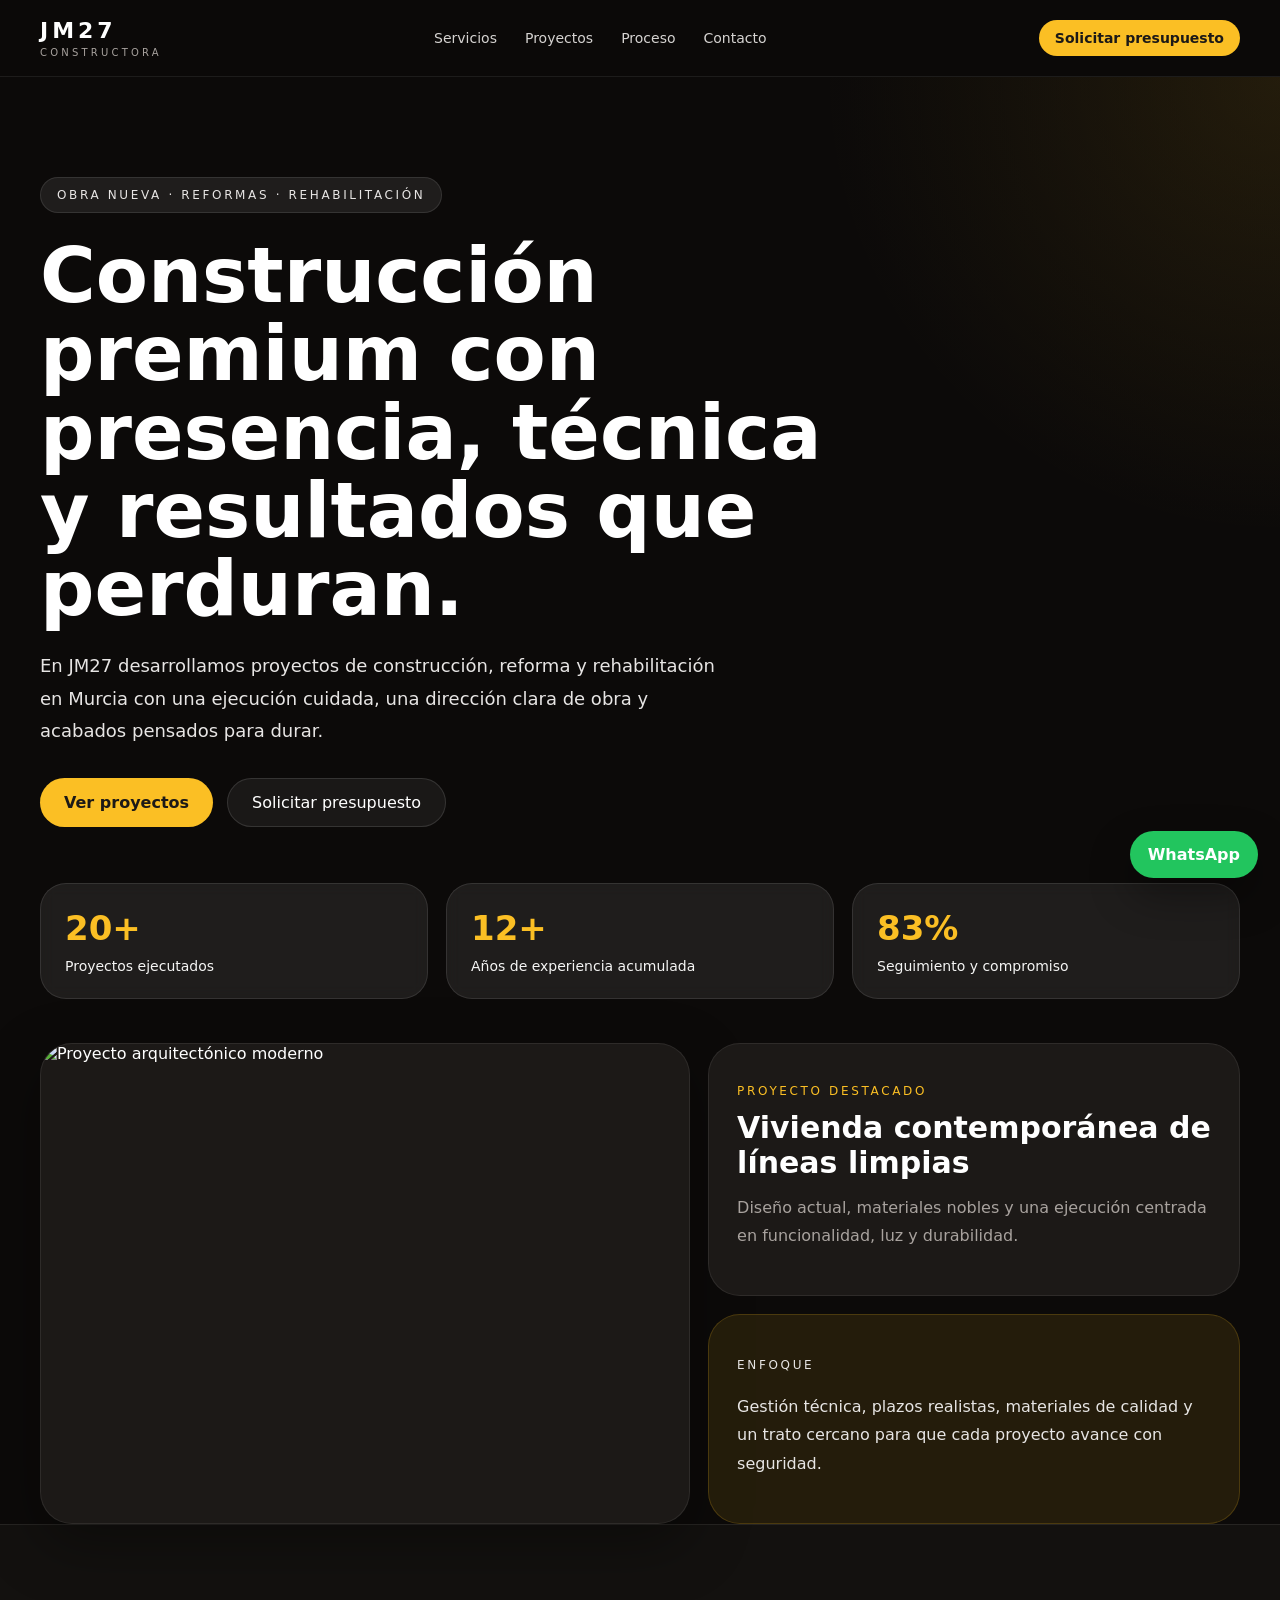
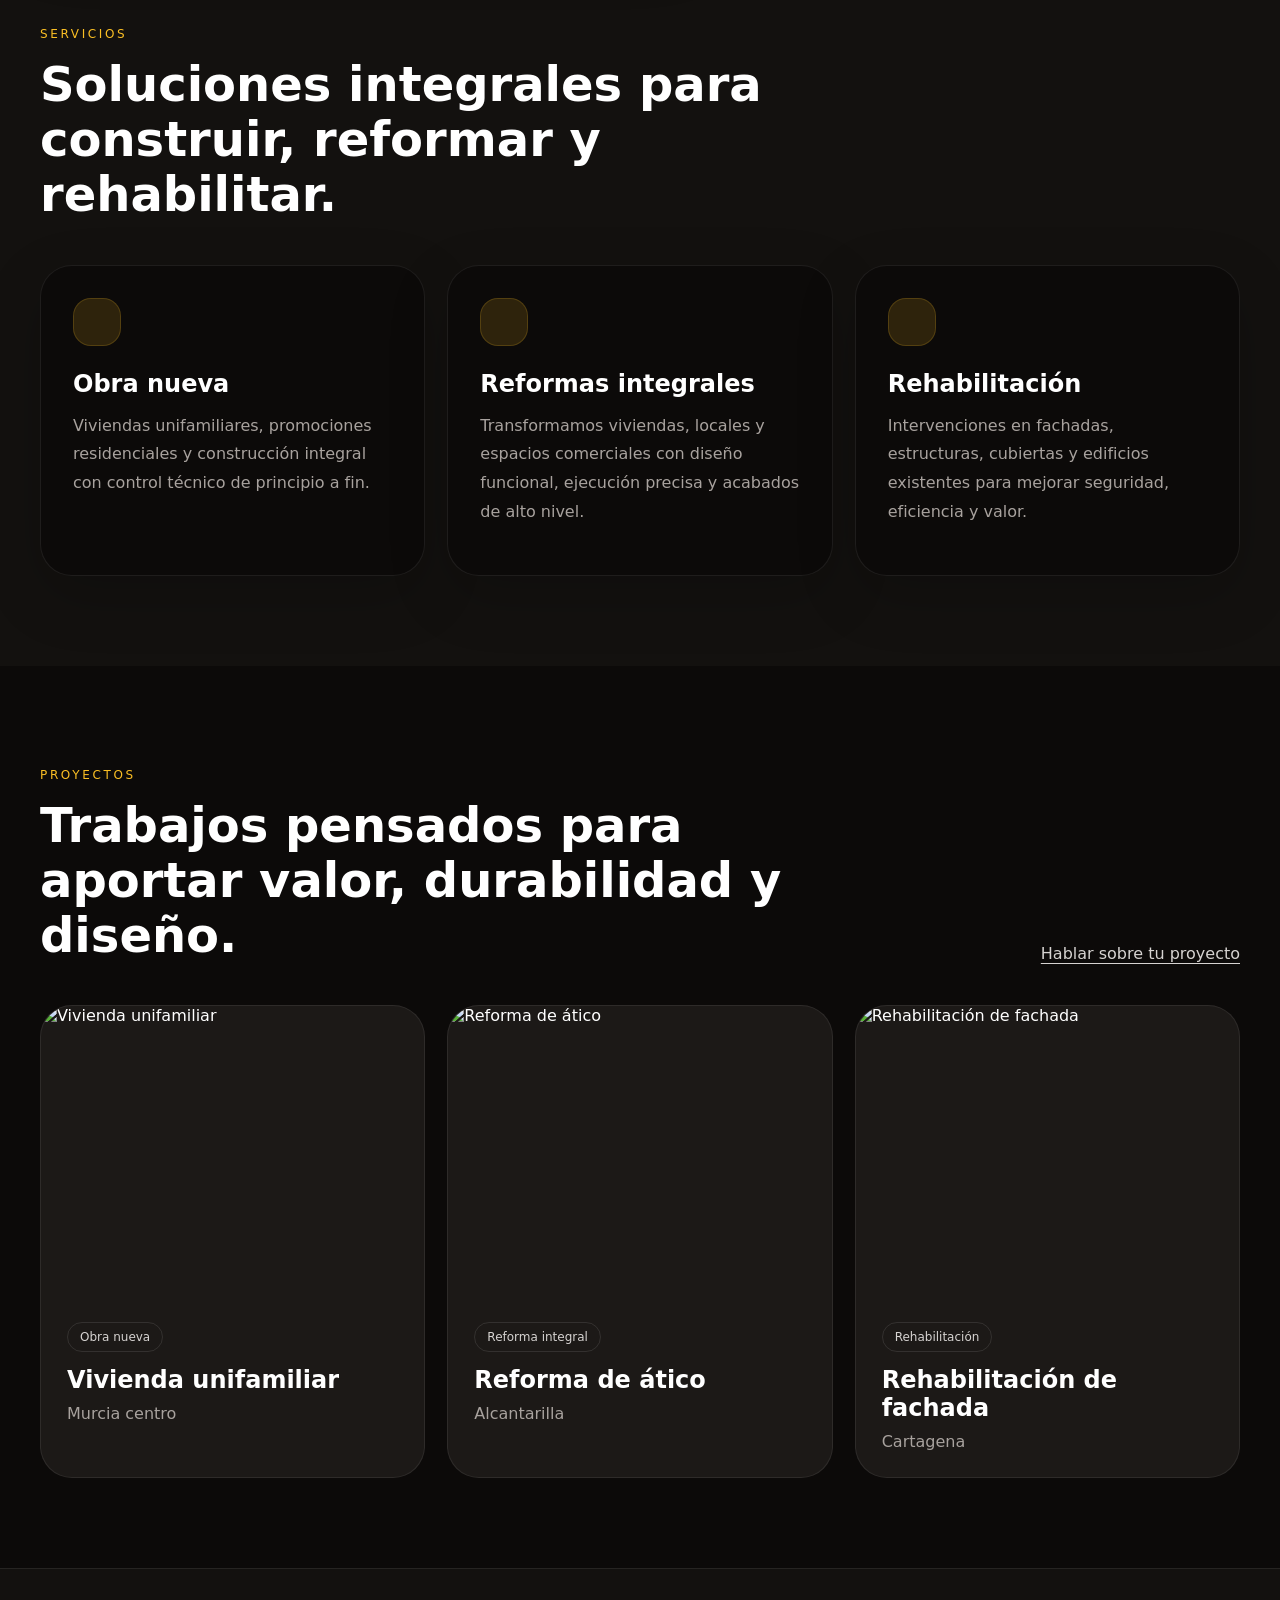
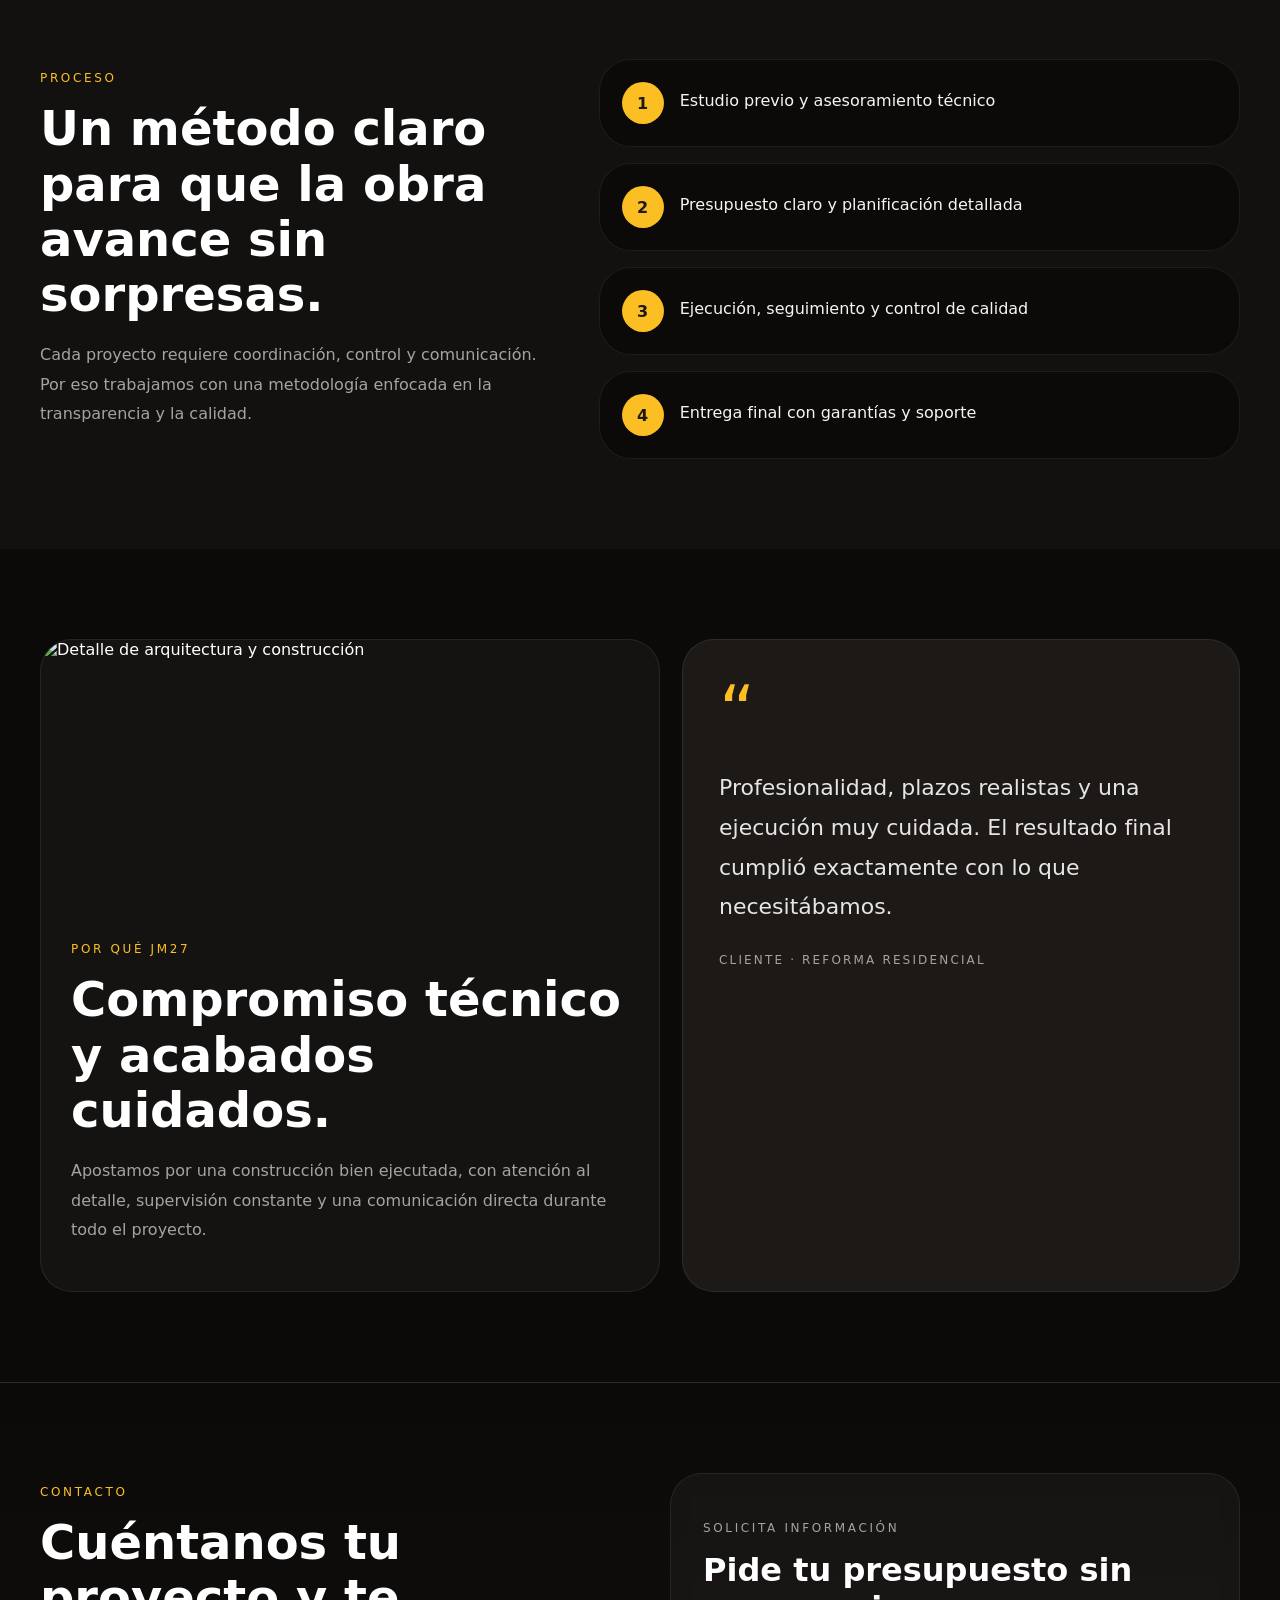
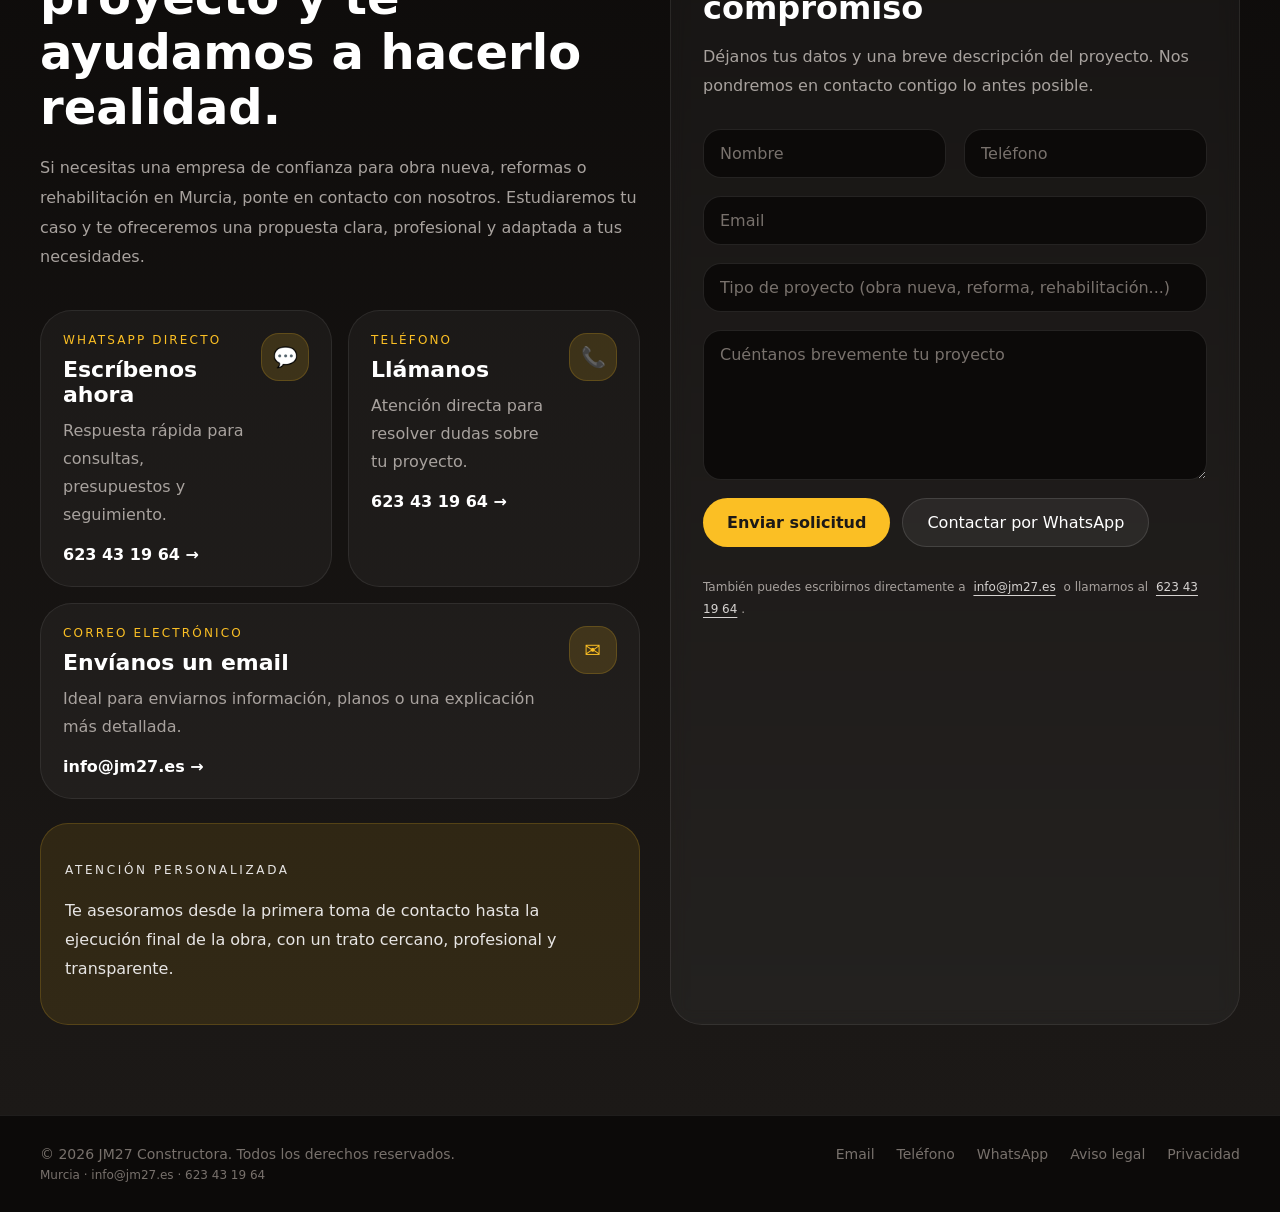
==== index.html @ 77627339 "primera version" ====
<!doctype html>
<html lang="es">
  <head>
    <meta charset="UTF-8" />
    <meta name="viewport" content="width=device-width, initial-scale=1.0" />
    <title>JM27 Constructora</title>
    <meta
      name="description"
      content="Obra nueva, reformas y rehabilitación en Murcia."
    />
    <link rel="stylesheet" href="style.css" />
  </head>
  <body>
    <div class="page">
      <header class="header">
        <div class="container header-inner">
          <div>
            <div class="logo-title">JM27</div>
            <div class="logo-subtitle">Constructora</div>
          </div>

          <nav class="nav">
            <a href="#servicios">Servicios</a>
            <a href="#proyectos">Proyectos</a>
            <a href="#proceso">Proceso</a>
            <a href="#contacto">Contacto</a>
          </nav>

          <a href="#contacto" class="btn btn-primary btn-small">
            Solicitar presupuesto
          </a>
        </div>
      </header>

      <section class="hero">
        <div class="hero-bg"></div>
        <div class="container hero-inner">
          <div class="fade-up">
            <div class="badge">Obra nueva · Reformas · Rehabilitación</div>

            <h1>
              Construcción premium con presencia, técnica y resultados que
              perduran.
            </h1>

            <p>
              En JM27 desarrollamos proyectos de construcción, reforma y
              rehabilitación en Murcia con una ejecución cuidada, una dirección
              clara de obra y acabados pensados para durar.
            </p>

            <div class="hero-actions">
              <a href="#proyectos" class="btn btn-primary">Ver proyectos</a>
              <a href="#contacto" class="btn btn-secondary">
                Solicitar presupuesto
              </a>
            </div>
          </div>

          <div class="stats fade-up delay-1">
            <div class="stat-card">
              <div class="stat-number">
                <span class="count-up" data-target="25" data-suffix="+">0</span>
              </div>
              <div class="stat-label">Proyectos ejecutados</div>
            </div>

            <div class="stat-card">
              <div class="stat-number">
                <span class="count-up" data-target="15" data-suffix="+">0</span>
              </div>
              <div class="stat-label">Años de experiencia acumulada</div>
            </div>

            <div class="stat-card">
              <div class="stat-number">
                <span class="count-up" data-target="100" data-suffix="%">0</span>
              </div>
              <div class="stat-label">Seguimiento y compromiso</div>
            </div>
          </div>
        </div>
      </section>

      <section class="feature-strip">
        <div class="container feature-grid">
          <div class="card feature-image reveal">
            <img
              src="https://images.unsplash.com/photo-1487958449943-2429e8be8625?auto=format&fit=crop&w=1400&q=80"
              alt="Proyecto arquitectónico moderno"
            />
          </div>

          <div class="feature-side">
            <div class="card feature-text reveal">
              <p class="top">Proyecto destacado</p>
              <h3>Vivienda contemporánea de líneas limpias</h3>
              <p class="desc">
                Diseño actual, materiales nobles y una ejecución centrada en
                funcionalidad, luz y durabilidad.
              </p>
            </div>

            <div class="card feature-focus reveal">
              <p class="section-top">Enfoque</p>
              <p>
                Gestión técnica, plazos realistas, materiales de calidad y un
                trato cercano para que cada proyecto avance con seguridad.
              </p>
            </div>
          </div>
        </div>
      </section>

      <section id="servicios" class="section section-dark">
        <div class="container">
          <p class="section-top reveal">Servicios</p>
          <h2 class="section-title reveal">
            Soluciones integrales para construir, reformar y rehabilitar.
          </h2>

          <div class="grid-3">
            <article class="service-card reveal">
              <div class="service-icon"></div>
              <h3>Obra nueva</h3>
              <p>
                Viviendas unifamiliares, promociones residenciales y construcción
                integral con control técnico de principio a fin.
              </p>
            </article>

            <article class="service-card reveal">
              <div class="service-icon"></div>
              <h3>Reformas integrales</h3>
              <p>
                Transformamos viviendas, locales y espacios comerciales con diseño
                funcional, ejecución precisa y acabados de alto nivel.
              </p>
            </article>

            <article class="service-card reveal">
              <div class="service-icon"></div>
              <h3>Rehabilitación</h3>
              <p>
                Intervenciones en fachadas, estructuras, cubiertas y edificios
                existentes para mejorar seguridad, eficiencia y valor.
              </p>
            </article>
          </div>
        </div>
      </section>

      <section id="proyectos" class="section">
        <div class="container">
          <div class="projects-head">
            <div>
              <p class="section-top reveal">Proyectos</p>
              <h2 class="section-title reveal">
                Trabajos pensados para aportar valor, durabilidad y diseño.
              </h2>
            </div>

            <a href="#contacto" class="reveal">Hablar sobre tu proyecto</a>
          </div>

          <div class="grid-3">
            <article class="project-card reveal">
              <img
                src="https://images.unsplash.com/photo-1600585154526-990dced4db0d?auto=format&fit=crop&w=1200&q=80"
                alt="Vivienda unifamiliar"
              />
              <div class="project-body">
                <div class="project-tag">Obra nueva</div>
                <h3>Vivienda unifamiliar</h3>
                <p>Murcia centro</p>
              </div>
            </article>

            <article class="project-card reveal">
              <img
                src="https://images.unsplash.com/photo-1600607687939-ce8a6c25118c?auto=format&fit=crop&w=1200&q=80"
                alt="Reforma de ático"
              />
              <div class="project-body">
                <div class="project-tag">Reforma integral</div>
                <h3>Reforma de ático</h3>
                <p>Alcantarilla</p>
              </div>
            </article>

            <article class="project-card reveal">
              <img
                src="https://images.unsplash.com/photo-1511818966892-d7d671e672a2?auto=format&fit=crop&w=1200&q=80"
                alt="Rehabilitación de fachada"
              />
              <div class="project-body">
                <div class="project-tag">Rehabilitación</div>
                <h3>Rehabilitación de fachada</h3>
                <p>Cartagena</p>
              </div>
            </article>
          </div>
        </div>
      </section>

      <section id="proceso" class="section section-dark">
        <div class="container process-layout">
          <div>
            <p class="section-top reveal">Proceso</p>
            <h2 class="section-title reveal">
              Un método claro para que la obra avance sin sorpresas.
            </h2>
            <p class="section-desc reveal">
              Cada proyecto requiere coordinación, control y comunicación. Por
              eso trabajamos con una metodología enfocada en la transparencia y
              la calidad.
            </p>
          </div>

          <div class="process-list">
            <div class="process-card reveal">
              <div class="process-number">1</div>
              <p>Estudio previo y asesoramiento técnico</p>
            </div>
            <div class="process-card reveal">
              <div class="process-number">2</div>
              <p>Presupuesto claro y planificación detallada</p>
            </div>
            <div class="process-card reveal">
              <div class="process-number">3</div>
              <p>Ejecución, seguimiento y control de calidad</p>
            </div>
            <div class="process-card reveal">
              <div class="process-number">4</div>
              <p>Entrega final con garantías y soporte</p>
            </div>
          </div>
        </div>
      </section>

      <section class="section">
        <div class="container value-grid">
          <div class="value-box reveal">
            <img
              src="https://images.unsplash.com/photo-1460317442991-0ec209397118?auto=format&fit=crop&w=1400&q=80"
              alt="Detalle de arquitectura y construcción"
            />
            <div class="value-content">
              <p class="section-top">Por qué JM27</p>
              <h2 class="section-title">
                Compromiso técnico y acabados cuidados.
              </h2>
              <p class="section-desc">
                Apostamos por una construcción bien ejecutada, con atención al
                detalle, supervisión constante y una comunicación directa durante
                todo el proyecto.
              </p>
            </div>
          </div>

          <div class="quote-box reveal">
            <div class="quote-mark">“</div>
            <p>
              Profesionalidad, plazos realistas y una ejecución muy cuidada. El
              resultado final cumplió exactamente con lo que necesitábamos.
            </p>
            <div class="quote-author">Cliente · Reforma residencial</div>
          </div>
        </div>
      </section>

      <section id="contacto" class="section contact-section">
        <div class="container contact-layout">
          <div class="reveal">
            <p class="section-top">Contacto</p>
            <h2 class="section-title">
              Cuéntanos tu proyecto y te ayudamos a hacerlo realidad.
            </h2>
            <p class="section-desc">
              Si necesitas una empresa de confianza para obra nueva, reformas o
              rehabilitación en Murcia, ponte en contacto con nosotros.
              Estudiaremos tu caso y te ofreceremos una propuesta clara,
              profesional y adaptada a tus necesidades.
            </p>

            <div class="contact-grid">
              <a
                href="https://wa.me/34623431964"
                target="_blank"
                rel="noreferrer"
                class="contact-card reveal"
              >
                <div class="contact-head">
                  <div>
                    <div class="small">WhatsApp directo</div>
                    <h3>Escríbenos ahora</h3>
                    <p>
                      Respuesta rápida para consultas, presupuestos y seguimiento.
                    </p>
                    <div class="contact-link">623 43 19 64 →</div>
                  </div>
                  <div class="contact-icon">💬</div>
                </div>
              </a>

              <a href="tel:+34623431964" class="contact-card reveal">
                <div class="contact-head">
                  <div>
                    <div class="small">Teléfono</div>
                    <h3>Llámanos</h3>
                    <p>
                      Atención directa para resolver dudas sobre tu proyecto.
                    </p>
                    <div class="contact-link">623 43 19 64 →</div>
                  </div>
                  <div class="contact-icon">📞</div>
                </div>
              </a>

              <a href="mailto:info@jm27.es" class="contact-card wide reveal">
                <div class="contact-head">
                  <div>
                    <div class="small">Correo electrónico</div>
                    <h3>Envíanos un email</h3>
                    <p>
                      Ideal para enviarnos información, planos o una explicación
                      más detallada.
                    </p>
                    <div class="contact-link">info@jm27.es →</div>
                  </div>
                  <div class="contact-icon">✉️</div>
                </div>
              </a>
            </div>

            <div class="help-box reveal">
              <p class="section-top">Atención personalizada</p>
              <p>
                Te asesoramos desde la primera toma de contacto hasta la
                ejecución final de la obra, con un trato cercano, profesional y
                transparente.
              </p>
            </div>
          </div>

          <div class="form-box reveal">
            <p class="section-top">Solicita información</p>
            <h3>Pide tu presupuesto sin compromiso</h3>
            <p>
              Déjanos tus datos y una breve descripción del proyecto. Nos
              pondremos en contacto contigo lo antes posible.
            </p>

            <form
              class="form-grid"
              action="https://formsubmit.co/info@jm27.es"
              method="POST"
            >
              <input type="hidden" name="_captcha" value="false" />
              <input type="hidden" name="_subject" value="Nuevo formulario web JM27" />
              <input type="hidden" name="_next" value="https://jm27.es/gracias.html" />

              <div class="form-grid-2">
                <input
                  class="input"
                  type="text"
                  name="nombre"
                  placeholder="Nombre"
                  required
                />
                <input
                  class="input"
                  type="text"
                  name="telefono"
                  placeholder="Teléfono"
                  required
                />
              </div>

              <input
                class="input"
                type="email"
                name="email"
                placeholder="Email"
                required
              />

              <input
                class="input"
                type="text"
                name="tipo_proyecto"
                placeholder="Tipo de proyecto (obra nueva, reforma, rehabilitación...)"
              />

              <textarea
                class="textarea"
                name="mensaje"
                placeholder="Cuéntanos brevemente tu proyecto"
                required
              ></textarea>

              <div class="form-actions">
                <button type="submit" class="btn btn-primary">
                  Enviar solicitud
                </button>

                <a
                  href="https://wa.me/34623431964"
                  target="_blank"
                  rel="noreferrer"
                  class="btn btn-secondary"
                >
                  Contactar por WhatsApp
                </a>
              </div>

              <p class="form-note">
                También puedes escribirnos directamente a
                <a href="mailto:info@jm27.es">info@jm27.es</a>
                o llamarnos al
                <a href="tel:+34623431964">623 43 19 64</a>.
              </p>
            </form>
          </div>
        </div>
      </section>

      <a
        href="https://wa.me/34623431964"
        target="_blank"
        rel="noreferrer"
        class="whatsapp-float"
      >
        WhatsApp
      </a>

      <footer class="footer">
        <div class="container footer-inner">
          <div>
            <div>© 2026 JM27 Constructora. Todos los derechos reservados.</div>
            <div style="margin-top: 6px; font-size: 12px;">
              Murcia · info@jm27.es · 623 43 19 64
            </div>
          </div>

          <div class="footer-links">
            <a href="mailto:info@jm27.es">Email</a>
            <a href="tel:+34623431964">Teléfono</a>
            <a href="https://wa.me/34623431964" target="_blank" rel="noreferrer">
              WhatsApp
            </a>
            <a href="#">Aviso legal</a>
            <a href="#">Privacidad</a>
          </div>
        </div>
      </footer>
    </div>

    <script src="script.js"></script>
  </body>
</html>
---- style.css ----
* {
  box-sizing: border-box;
}

html {
  scroll-behavior: smooth;
}

html,
body {
  margin: 0;
  min-height: 100%;
  font-family: Inter, ui-sans-serif, system-ui, -apple-system, BlinkMacSystemFont,
    "Segoe UI", sans-serif;
  background: #0c0a09;
  color: white;
}

body {
  background: #0c0a09;
  color: white;
}

a {
  color: inherit;
  text-decoration: none;
}

img {
  display: block;
  max-width: 100%;
}

button,
input,
textarea {
  font: inherit;
}

.page {
  min-height: 100vh;
  background: #0c0a09;
  color: white;
}

.header {
  position: sticky;
  top: 0;
  z-index: 50;
  border-bottom: 1px solid rgba(255, 255, 255, 0.08);
  background: rgba(12, 10, 9, 0.82);
  backdrop-filter: blur(10px);
}

.container {
  width: min(1200px, calc(100% - 48px));
  margin: 0 auto;
}

.header-inner {
  display: flex;
  align-items: center;
  justify-content: space-between;
  padding: 18px 0;
  gap: 20px;
}

.logo-title {
  font-size: 22px;
  font-weight: 700;
  letter-spacing: 0.18em;
}

.logo-subtitle {
  font-size: 10px;
  text-transform: uppercase;
  letter-spacing: 0.32em;
  color: #a8a29e;
  margin-top: 4px;
}

.nav {
  display: flex;
  gap: 28px;
  color: #d6d3d1;
  font-size: 14px;
}

.nav a:hover {
  color: #fff;
}

.btn {
  display: inline-flex;
  align-items: center;
  justify-content: center;
  gap: 8px;
  border-radius: 999px;
  padding: 14px 24px;
  transition: 0.25s ease;
  cursor: pointer;
  border: none;
}

.btn:hover {
  transform: translateY(-1px);
}

.btn-primary {
  background: #fbbf24;
  color: #1c1917;
  font-weight: 700;
}

.btn-secondary {
  background: rgba(255, 255, 255, 0.06);
  color: white;
  border: 1px solid rgba(255, 255, 255, 0.12);
}

.btn-small {
  padding: 10px 16px;
  font-size: 14px;
}

.hero {
  position: relative;
  overflow: hidden;
}

.hero-bg {
  position: absolute;
  inset: 0;
  background-image:
    linear-gradient(110deg, rgba(12,10,9,0.92) 15%, rgba(12,10,9,0.6) 45%, rgba(12,10,9,0.35) 100%),
    radial-gradient(circle at top right, rgba(251,191,36,0.18), transparent 28%),
    url("https://images.unsplash.com/photo-1504307651254-35680f356dfd?auto=format&fit=crop&w=1800&q=80");
  background-size: cover;
  background-position: center;
}

.hero-inner {
  position: relative;
  padding: 100px 0 80px;
}

.badge {
  display: inline-flex;
  align-items: center;
  padding: 10px 16px;
  border-radius: 999px;
  font-size: 12px;
  text-transform: uppercase;
  letter-spacing: 0.22em;
  color: #e7e5e4;
  border: 1px solid rgba(255, 255, 255, 0.1);
  background: rgba(255, 255, 255, 0.08);
}

.hero h1 {
  max-width: 850px;
  font-size: clamp(42px, 7vw, 76px);
  line-height: 1.03;
  margin: 24px 0 0;
}

.hero p {
  max-width: 700px;
  color: #e7e5e4;
  font-size: 18px;
  line-height: 1.8;
  margin-top: 22px;
}

.hero-actions {
  display: flex;
  gap: 14px;
  flex-wrap: wrap;
  margin-top: 30px;
}

.stats {
  margin-top: 56px;
  display: grid;
  grid-template-columns: repeat(3, 1fr);
  gap: 18px;
}

.stat-card {
  border: 1px solid rgba(255, 255, 255, 0.1);
  background: rgba(255, 255, 255, 0.08);
  border-radius: 26px;
  padding: 24px;
  backdrop-filter: blur(8px);
}

.stat-number {
  font-size: 34px;
  font-weight: 700;
  color: #fbbf24;
}

.stat-label {
  margin-top: 10px;
  font-size: 14px;
  color: #f5f5f4;
}

.feature-strip {
  position: relative;
  margin-top: -36px;
  z-index: 10;
}

.feature-grid {
  display: grid;
  grid-template-columns: 1.1fr 0.9fr;
  gap: 18px;
}

.card,
.contact-card,
.project-card,
.service-card,
.process-card,
.form-box,
.value-box,
.quote-box {
  border: 1px solid rgba(255, 255, 255, 0.08);
  border-radius: 32px;
}

.feature-image {
  overflow: hidden;
  background: #1c1917;
  box-shadow: 0 20px 60px rgba(0, 0, 0, 0.35);
}

.feature-image img {
  width: 100%;
  height: 320px;
  object-fit: cover;
}

.feature-side {
  display: grid;
  gap: 18px;
}

.feature-text {
  background: #1c1917;
  padding: 28px;
}

.feature-text p.top,
.section-top {
  color: #fbbf24;
  text-transform: uppercase;
  letter-spacing: 0.22em;
  font-size: 12px;
}

.feature-text h3 {
  font-size: 30px;
  margin: 12px 0 0;
}

.feature-text p.desc {
  color: #a8a29e;
  line-height: 1.8;
  margin-top: 14px;
}

.feature-focus {
  background: rgba(251, 191, 36, 0.1);
  border: 1px solid rgba(251, 191, 36, 0.18);
  padding: 28px;
}

.feature-focus p {
  color: #e7e5e4;
  line-height: 1.8;
}

.section {
  padding: 90px 0;
}

.section-dark {
  background: rgba(28, 25, 23, 0.45);
  border-top: 1px solid rgba(255,255,255,0.08);
}

.section-title {
  max-width: 760px;
  font-size: clamp(32px, 4vw, 48px);
  line-height: 1.15;
  margin: 16px 0 0;
}

.section-desc {
  margin-top: 18px;
  color: #a8a29e;
  line-height: 1.85;
  max-width: 680px;
}

.grid-3 {
  display: grid;
  grid-template-columns: repeat(3, 1fr);
  gap: 22px;
  margin-top: 42px;
}

.service-card {
  background: #0c0a09;
  padding: 32px;
  box-shadow: 0 20px 60px rgba(0, 0, 0, 0.18);
}

.service-icon {
  width: 48px;
  height: 48px;
  border-radius: 18px;
  background: rgba(251, 191, 36, 0.14);
  border: 1px solid rgba(251, 191, 36, 0.18);
  margin-bottom: 24px;
}

.service-card h3 {
  margin: 0;
  font-size: 24px;
}

.service-card p {
  color: #a8a29e;
  line-height: 1.8;
  margin-top: 14px;
}

.projects-head {
  display: flex;
  justify-content: space-between;
  align-items: end;
  gap: 20px;
}

.projects-head a {
  color: #d6d3d1;
  text-decoration: underline;
  text-underline-offset: 4px;
}

.project-card {
  overflow: hidden;
  background: #1c1917;
}

.project-card img {
  width: 100%;
  height: 290px;
  object-fit: cover;
  transition: 0.4s ease;
}

.project-card:hover img {
  transform: scale(1.04);
}

.project-body {
  padding: 26px;
}

.project-tag {
  display: inline-flex;
  border: 1px solid rgba(255,255,255,0.1);
  border-radius: 999px;
  padding: 7px 12px;
  font-size: 12px;
  color: #d6d3d1;
}

.project-body h3 {
  margin: 14px 0 0;
  font-size: 24px;
}

.project-body p {
  margin: 10px 0 0;
  color: #a8a29e;
}

.process-layout {
  display: grid;
  grid-template-columns: 0.9fr 1.1fr;
  gap: 34px;
}

.process-list {
  display: grid;
  gap: 16px;
}

.process-card {
  display: flex;
  align-items: flex-start;
  gap: 16px;
  background: #0c0a09;
  padding: 22px;
}

.process-number {
  width: 42px;
  height: 42px;
  border-radius: 999px;
  background: #fbbf24;
  color: #1c1917;
  font-weight: 700;
  display: flex;
  align-items: center;
  justify-content: center;
}

.process-card p {
  margin: 6px 0 0;
  color: #f5f5f4;
  line-height: 1.65;
}

.value-grid {
  display: grid;
  grid-template-columns: 1fr 0.9fr;
  gap: 22px;
}

.value-box {
  overflow: hidden;
  background: rgba(255,255,255,0.04);
}

.value-box img {
  width: 100%;
  height: 260px;
  object-fit: cover;
}

.value-content {
  padding: 30px;
}

.quote-box {
  background: #1c1917;
  padding: 36px;
}

.quote-mark {
  font-size: 70px;
  line-height: 1;
  color: #fbbf24;
}

.quote-box p {
  font-size: 22px;
  line-height: 1.8;
  color: #e7e5e4;
}

.quote-author {
  margin-top: 26px;
  color: #a8a29e;
  text-transform: uppercase;
  letter-spacing: 0.18em;
  font-size: 12px;
}

.contact-section {
  border-top: 1px solid rgba(255,255,255,0.08);
  background: linear-gradient(180deg, #0c0a09, #1c1917);
}

.contact-layout {
  display: grid;
  grid-template-columns: 1fr 0.95fr;
  gap: 30px;
}

.contact-grid {
  margin-top: 38px;
  display: grid;
  grid-template-columns: repeat(2, 1fr);
  gap: 16px;
}

.contact-card {
  background: rgba(255,255,255,0.04);
  padding: 22px;
  transition: 0.25s ease;
}

.contact-card:hover {
  background: rgba(255,255,255,0.08);
  border-color: rgba(251,191,36,0.28);
}

.contact-card.wide {
  grid-column: span 2;
}

.contact-head {
  display: flex;
  justify-content: space-between;
  gap: 16px;
}

.contact-icon {
  width: 48px;
  height: 48px;
  border-radius: 18px;
  background: rgba(251,191,36,0.15);
  color: #fbbf24;
  border: 1px solid rgba(251,191,36,0.18);
  display: flex;
  align-items: center;
  justify-content: center;
  flex-shrink: 0;
  font-size: 20px;
}

.contact-card .small {
  color: #fbbf24;
  text-transform: uppercase;
  letter-spacing: 0.18em;
  font-size: 12px;
}

.contact-card h3 {
  margin: 10px 0 0;
  font-size: 22px;
}

.contact-card p {
  margin: 10px 0 0;
  color: #a8a29e;
  line-height: 1.75;
}

.contact-link {
  margin-top: 16px;
  display: inline-flex;
  align-items: center;
  gap: 8px;
  color: white;
  font-weight: 600;
}

.help-box {
  margin-top: 24px;
  border-radius: 28px;
  padding: 24px;
  background: rgba(251, 191, 36, 0.1);
  border: 1px solid rgba(251, 191, 36, 0.18);
}

.help-box p {
  color: #e7e5e4;
  line-height: 1.8;
}

.form-box {
  background: rgba(255,255,255,0.04);
  padding: 32px;
  backdrop-filter: blur(8px);
}

.form-box h3 {
  font-size: 32px;
  margin: 10px 0 0;
}

.form-box p {
  color: #a8a29e;
  line-height: 1.8;
}

.form-grid {
  display: grid;
  gap: 18px;
  margin-top: 28px;
}

.form-grid-2 {
  display: grid;
  grid-template-columns: repeat(2, 1fr);
  gap: 18px;
}

.input,
.textarea {
  width: 100%;
  border-radius: 18px;
  border: 1px solid rgba(255,255,255,0.1);
  background: #0c0a09;
  color: white;
  padding: 14px 16px;
  outline: none;
}

.input::placeholder,
.textarea::placeholder {
  color: #78716c;
}

.input:focus,
.textarea:focus {
  border-color: rgba(251,191,36,0.4);
}

.textarea {
  min-height: 150px;
  resize: vertical;
}

.form-actions {
  display: flex;
  gap: 12px;
  flex-wrap: wrap;
}

.form-note {
  font-size: 12px;
  line-height: 1.8;
  color: #78716c;
}

.form-note a {
  color: #d6d3d1;
  text-decoration: underline;
  text-underline-offset: 4px;
  margin: 0 4px;
}

.footer {
  border-top: 1px solid rgba(255,255,255,0.08);
  background: #0c0a09;
}

.footer-inner {
  display: flex;
  justify-content: space-between;
  gap: 20px;
  padding: 30px 0;
  color: #78716c;
  font-size: 14px;
}

.footer-links {
  display: flex;
  gap: 22px;
  flex-wrap: wrap;
}

.footer-links a:hover {
  color: #d6d3d1;
}

.whatsapp-float {
  position: fixed;
  right: 22px;
  bottom: 22px;
  z-index: 80;
  background: #22c55e;
  color: white;
  border-radius: 999px;
  padding: 14px 18px;
  box-shadow: 0 18px 40px rgba(0,0,0,0.35);
  font-weight: 700;
  display: inline-flex;
  align-items: center;
  gap: 8px;
}

.fade-up,
.reveal {
  opacity: 0;
  transform: translateY(28px);
  transition: opacity 0.7s ease, transform 0.7s ease;
}

.fade-up.delay-1 {
  transition-delay: 0.15s;
}

.fade-up.visible,
.reveal.visible {
  opacity: 1;
  transform: translateY(0);
}

@media (max-width: 980px) {
  .nav {
    display: none;
  }

  .feature-grid,
  .process-layout,
  .value-grid,
  .contact-layout {
    grid-template-columns: 1fr;
  }

  .grid-3,
  .stats,
  .contact-grid {
    grid-template-columns: 1fr;
  }

  .contact-card.wide {
    grid-column: span 1;
  }

  .form-grid-2 {
    grid-template-columns: 1fr;
  }

  .projects-head,
  .footer-inner {
    flex-direction: column;
    align-items: flex-start;
  }

  .hero-inner {
    padding: 80px 0 60px;
  }

  .whatsapp-float {
    right: 16px;
    bottom: 16px;
  }
}
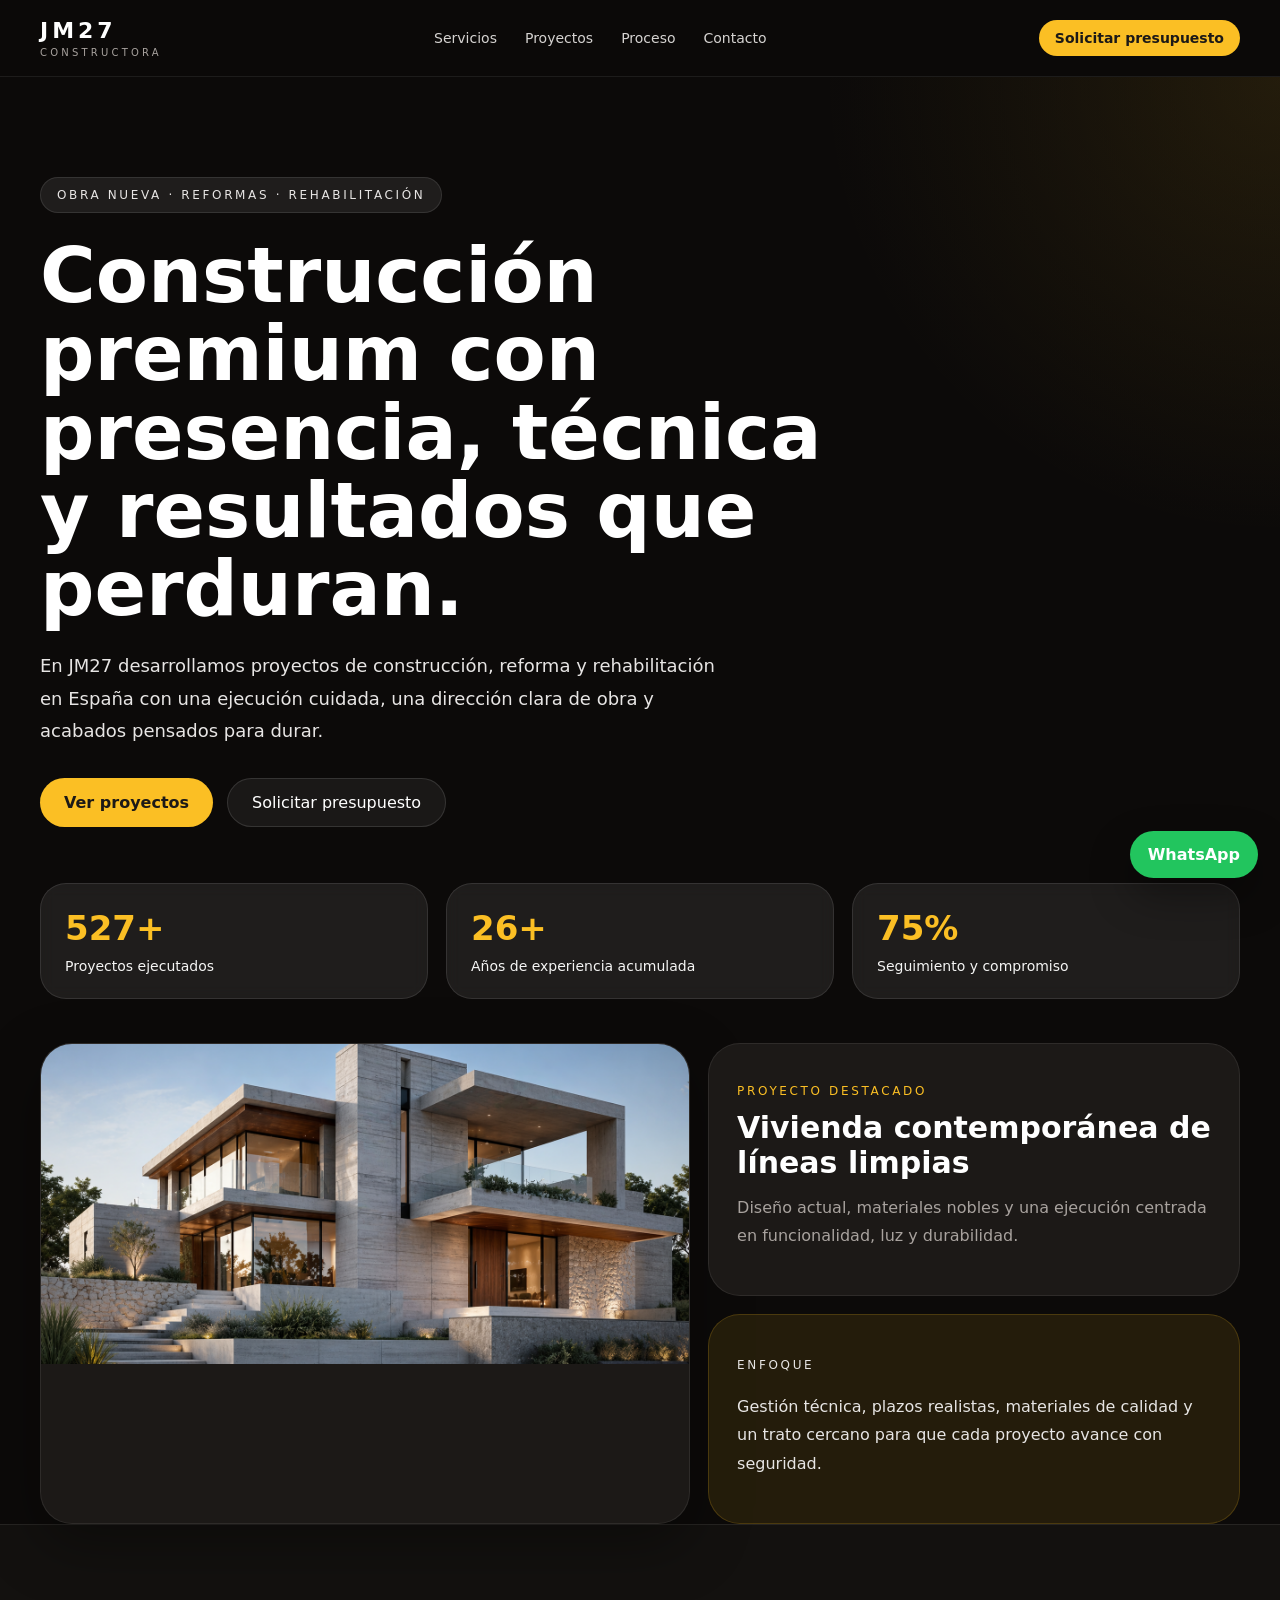
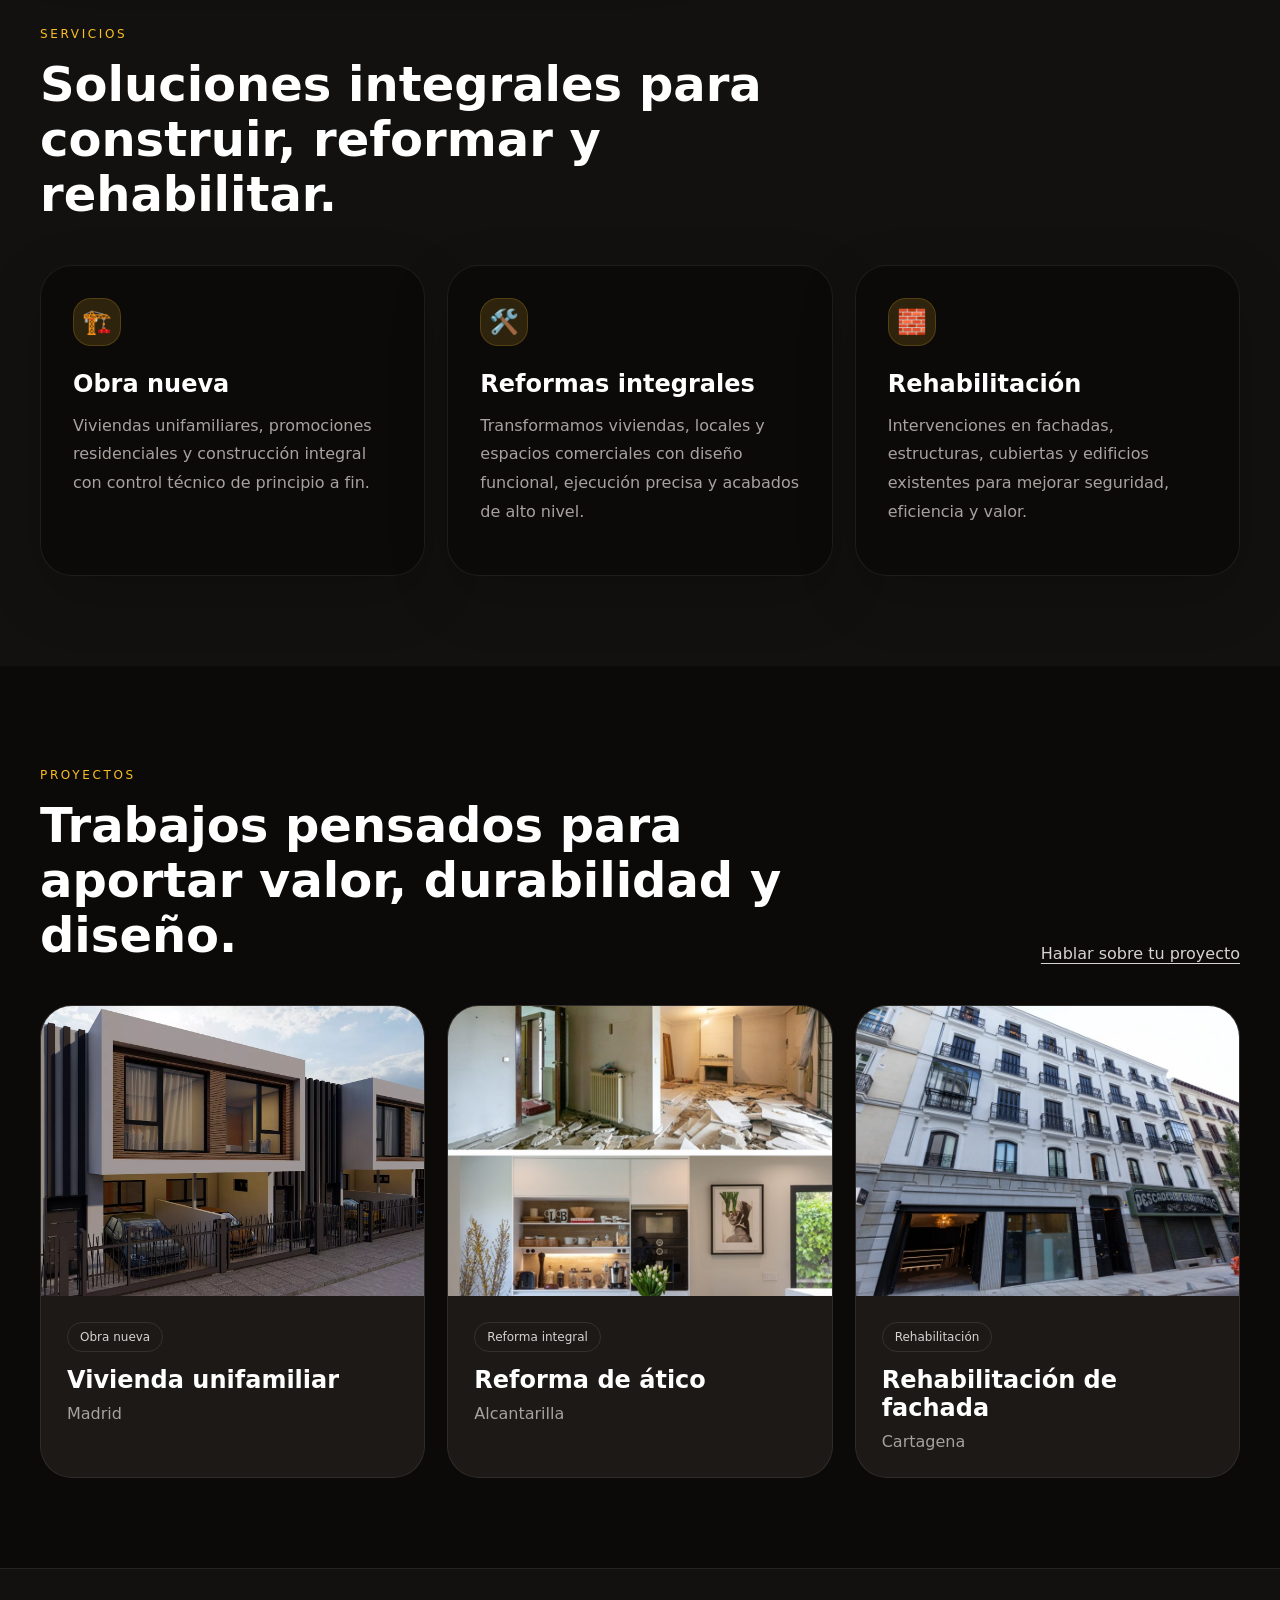
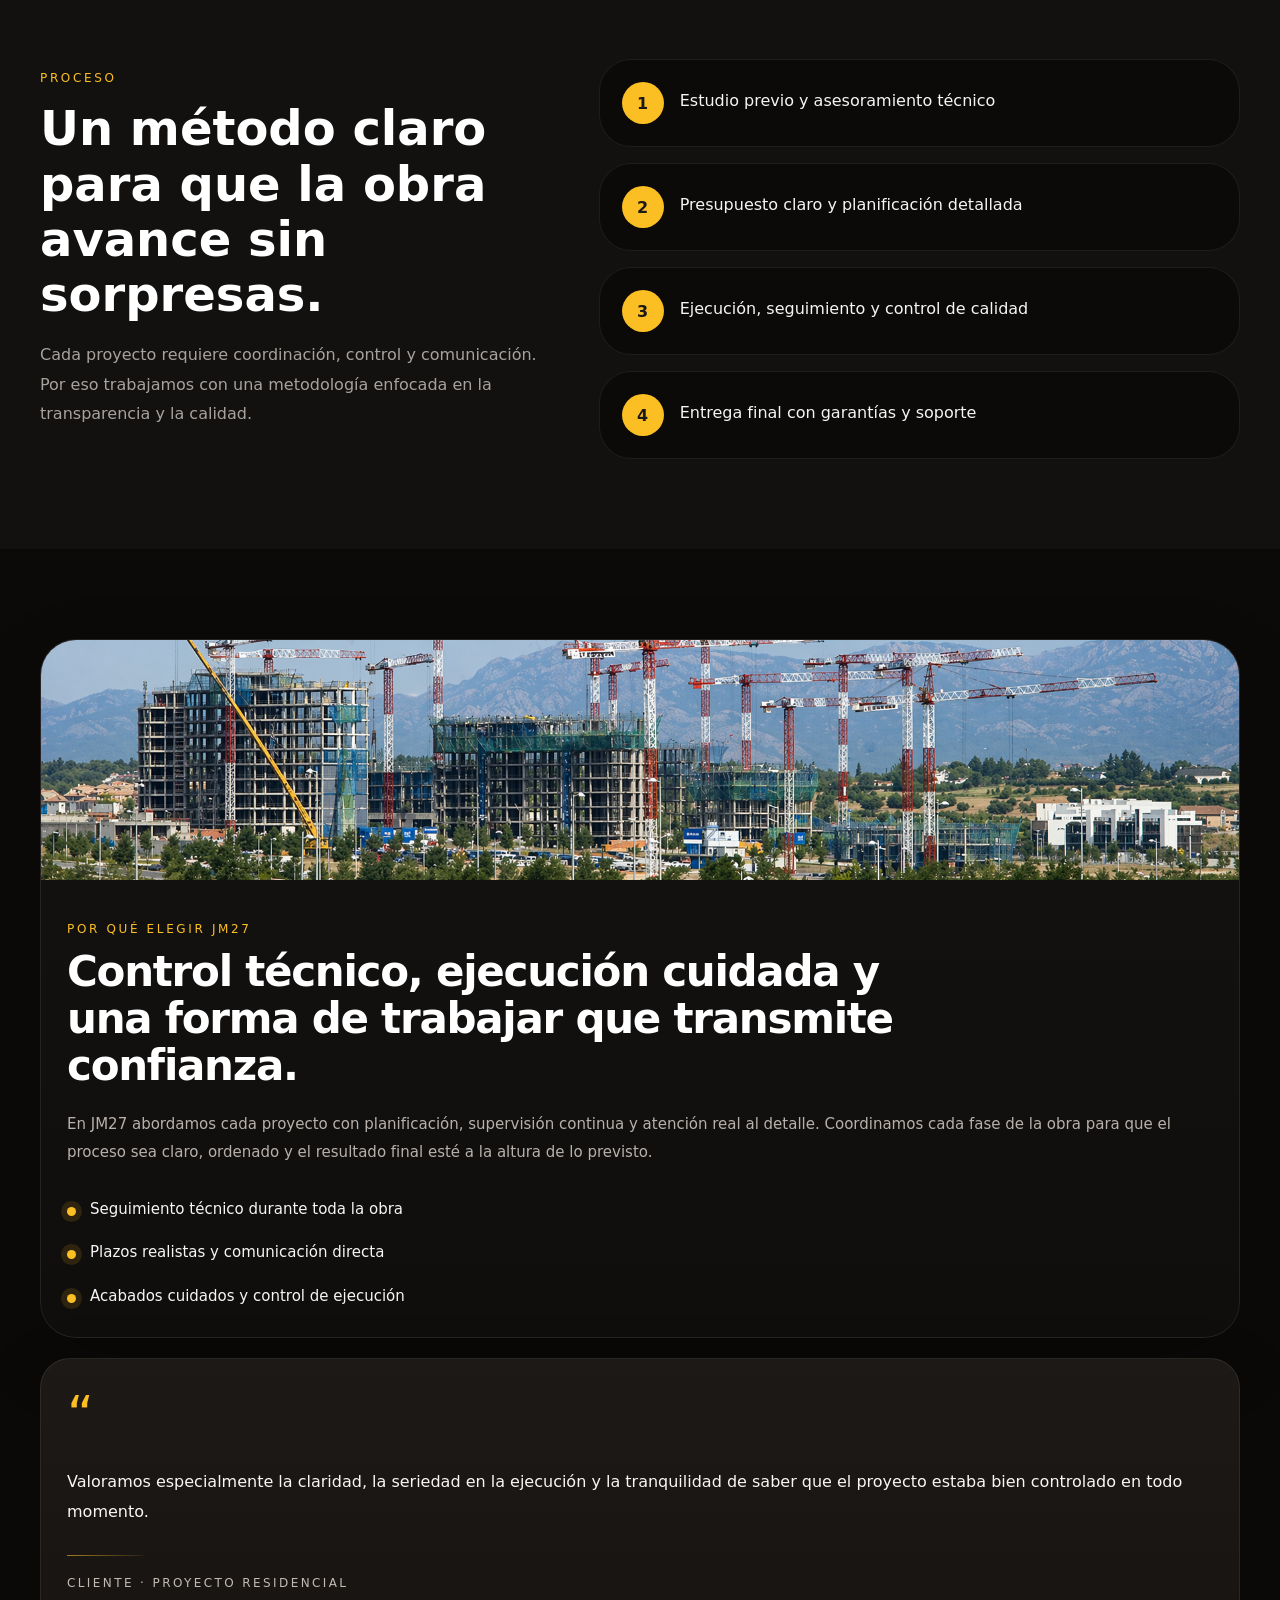
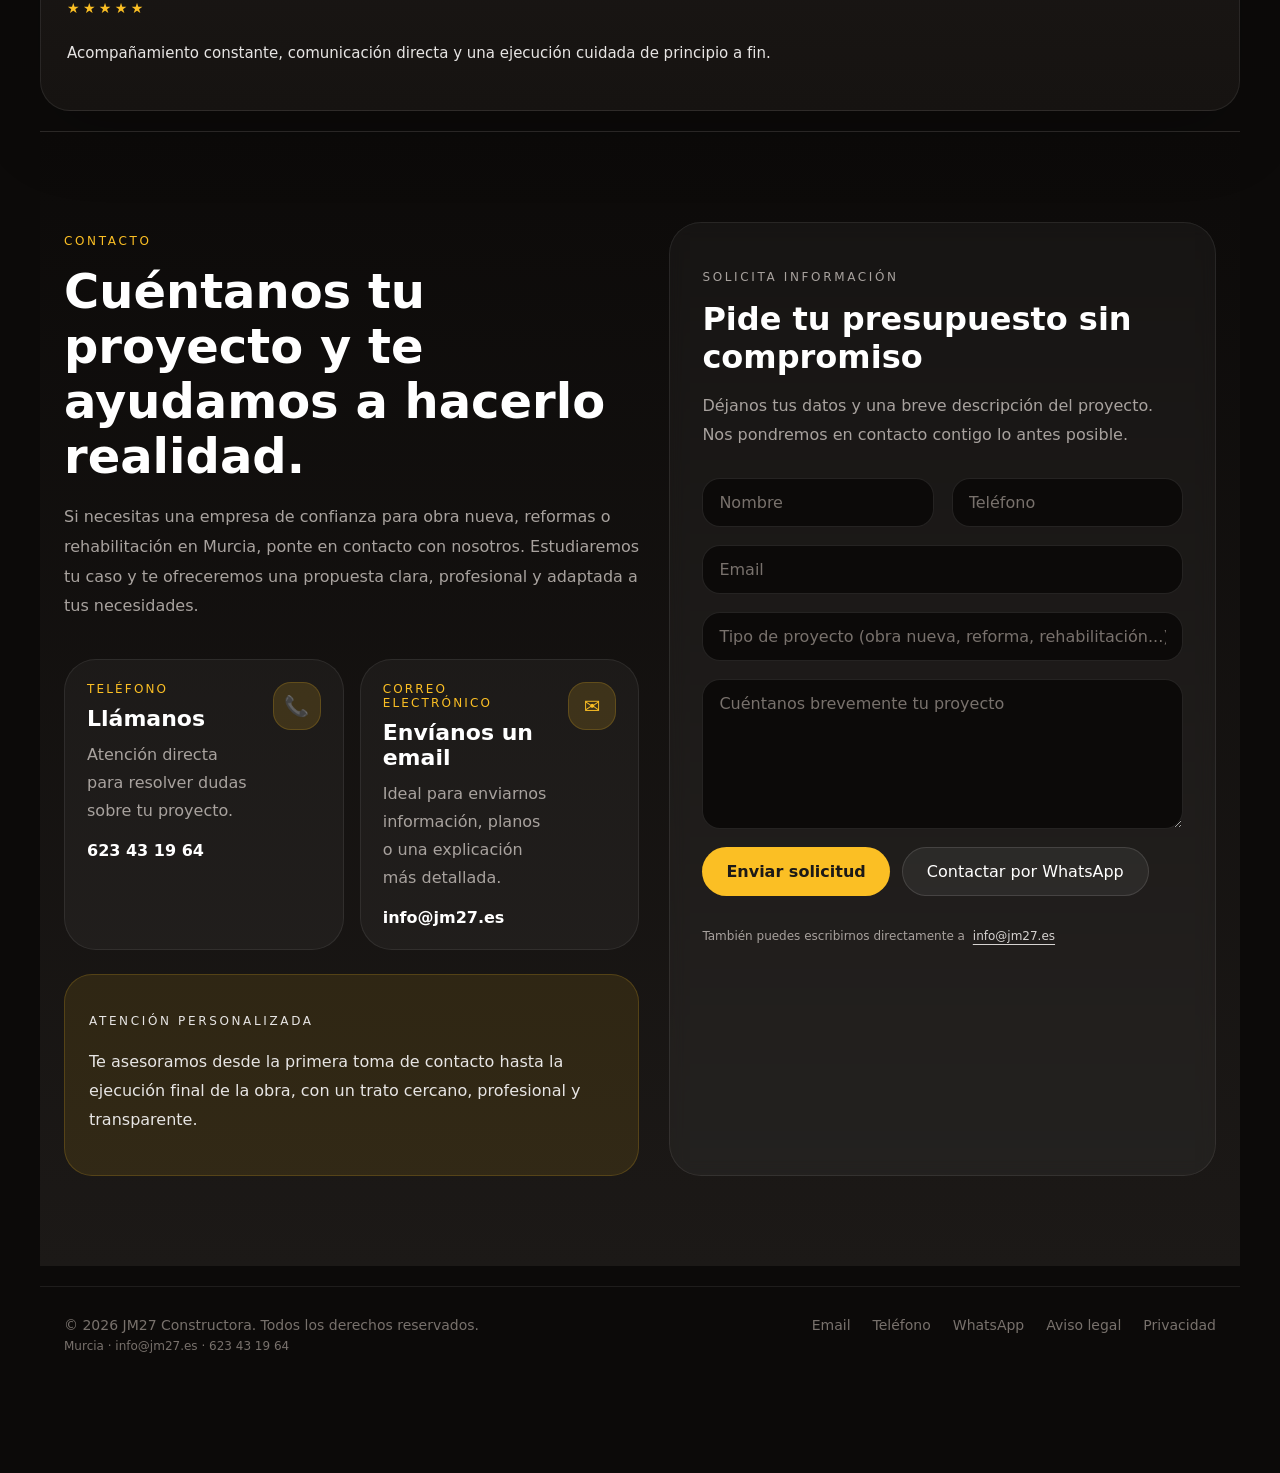
==== commit 25beaa1f: "cambios" ====
--- a/index.html
+++ b/index.html
@@ -45,7 +45,7 @@
 
             <p>
               En JM27 desarrollamos proyectos de construcción, reforma y
-              rehabilitación en Murcia con una ejecución cuidada, una dirección
+              rehabilitación en España con una ejecución cuidada, una dirección
               clara de obra y acabados pensados para durar.
             </p>
 
@@ -60,14 +60,14 @@
           <div class="stats fade-up delay-1">
             <div class="stat-card">
               <div class="stat-number">
-                <span class="count-up" data-target="25" data-suffix="+">0</span>
+                <span class="count-up" data-target="700" data-suffix="+">0</span>
               </div>
               <div class="stat-label">Proyectos ejecutados</div>
             </div>
 
             <div class="stat-card">
               <div class="stat-number">
-                <span class="count-up" data-target="15" data-suffix="+">0</span>
+                <span class="count-up" data-target="35" data-suffix="+">0</span>
               </div>
               <div class="stat-label">Años de experiencia acumulada</div>
             </div>
@@ -86,7 +86,7 @@
         <div class="container feature-grid">
           <div class="card feature-image reveal">
             <img
-              src="https://images.unsplash.com/photo-1487958449943-2429e8be8625?auto=format&fit=crop&w=1400&q=80"
+              src="img/casa1.png"
               alt="Proyecto arquitectónico moderno"
             />
           </div>
@@ -112,43 +112,43 @@
         </div>
       </section>
 
-      <section id="servicios" class="section section-dark">
-        <div class="container">
-          <p class="section-top reveal">Servicios</p>
-          <h2 class="section-title reveal">
-            Soluciones integrales para construir, reformar y rehabilitar.
-          </h2>
-
-          <div class="grid-3">
-            <article class="service-card reveal">
-              <div class="service-icon"></div>
-              <h3>Obra nueva</h3>
-              <p>
-                Viviendas unifamiliares, promociones residenciales y construcción
-                integral con control técnico de principio a fin.
-              </p>
-            </article>
-
-            <article class="service-card reveal">
-              <div class="service-icon"></div>
-              <h3>Reformas integrales</h3>
-              <p>
-                Transformamos viviendas, locales y espacios comerciales con diseño
-                funcional, ejecución precisa y acabados de alto nivel.
-              </p>
-            </article>
-
-            <article class="service-card reveal">
-              <div class="service-icon"></div>
-              <h3>Rehabilitación</h3>
-              <p>
-                Intervenciones en fachadas, estructuras, cubiertas y edificios
-                existentes para mejorar seguridad, eficiencia y valor.
-              </p>
-            </article>
-          </div>
-        </div>
-      </section>
+ <section id="servicios" class="section section-dark">
+  <div class="container">
+    <p class="section-top reveal">Servicios</p>
+    <h2 class="section-title reveal">
+      Soluciones integrales para construir, reformar y rehabilitar.
+    </h2>
+
+    <div class="grid-3">
+      <article class="service-card reveal">
+        <div class="service-icon">🏗️</div>
+        <h3>Obra nueva</h3>
+        <p>
+          Viviendas unifamiliares, promociones residenciales y construcción
+          integral con control técnico de principio a fin.
+        </p>
+      </article>
+
+      <article class="service-card reveal">
+        <div class="service-icon">🛠️</div>
+        <h3>Reformas integrales</h3>
+        <p>
+          Transformamos viviendas, locales y espacios comerciales con diseño
+          funcional, ejecución precisa y acabados de alto nivel.
+        </p>
+      </article>
+
+      <article class="service-card reveal">
+        <div class="service-icon">🧱</div>
+        <h3>Rehabilitación</h3>
+        <p>
+          Intervenciones en fachadas, estructuras, cubiertas y edificios
+          existentes para mejorar seguridad, eficiencia y valor.
+        </p>
+      </article>
+    </div>
+  </div>
+</section>
 
       <section id="proyectos" class="section">
         <div class="container">
@@ -166,19 +166,19 @@
           <div class="grid-3">
             <article class="project-card reveal">
               <img
-                src="https://images.unsplash.com/photo-1600585154526-990dced4db0d?auto=format&fit=crop&w=1200&q=80"
+                src="img/obra nueva.png"
                 alt="Vivienda unifamiliar"
               />
               <div class="project-body">
                 <div class="project-tag">Obra nueva</div>
                 <h3>Vivienda unifamiliar</h3>
-                <p>Murcia centro</p>
+                <p>Madrid</p>
               </div>
             </article>
 
             <article class="project-card reveal">
               <img
-                src="https://images.unsplash.com/photo-1600607687939-ce8a6c25118c?auto=format&fit=crop&w=1200&q=80"
+                src="img/reforma.png"
                 alt="Reforma de ático"
               />
               <div class="project-body">
@@ -190,7 +190,7 @@
 
             <article class="project-card reveal">
               <img
-                src="https://images.unsplash.com/photo-1511818966892-d7d671e672a2?auto=format&fit=crop&w=1200&q=80"
+                src="img/rehabilitación.png"
                 alt="Rehabilitación de fachada"
               />
               <div class="project-body">
@@ -238,36 +238,53 @@
         </div>
       </section>
 
-      <section class="section">
-        <div class="container value-grid">
-          <div class="value-box reveal">
-            <img
-              src="https://images.unsplash.com/photo-1460317442991-0ec209397118?auto=format&fit=crop&w=1400&q=80"
-              alt="Detalle de arquitectura y construcción"
-            />
-            <div class="value-content">
-              <p class="section-top">Por qué JM27</p>
-              <h2 class="section-title">
-                Compromiso técnico y acabados cuidados.
-              </h2>
-              <p class="section-desc">
-                Apostamos por una construcción bien ejecutada, con atención al
-                detalle, supervisión constante y una comunicación directa durante
-                todo el proyecto.
-              </p>
-            </div>
-          </div>
-
-          <div class="quote-box reveal">
-            <div class="quote-mark">“</div>
-            <p>
-              Profesionalidad, plazos realistas y una ejecución muy cuidada. El
-              resultado final cumplió exactamente con lo que necesitábamos.
-            </p>
-            <div class="quote-author">Cliente · Reforma residencial</div>
-          </div>
-        </div>
-      </section>
+<section class="section">
+  <div class="container value-grid">
+    <div class="value-box reveal">
+      <img
+        src="img/proyecto.png"
+        alt="Equipo técnico y ejecución real de obra"
+      />
+
+      <div class="value-content">
+        <p class="section-top">Por qué elegir JM27</p>
+
+        <h2 class="section-title">
+          Control técnico, ejecución cuidada y una forma de trabajar que transmite confianza.
+        </h2>
+
+        <p class="section-desc">
+          En JM27 abordamos cada proyecto con planificación, supervisión continua
+          y atención real al detalle. Coordinamos cada fase de la obra para que
+          el proceso sea claro, ordenado y el resultado final esté a la altura de
+          lo previsto.
+        </p>
+
+        <div class="value-points">
+          <div class="value-point">Seguimiento técnico durante toda la obra</div>
+          <div class="value-point">Plazos realistas y comunicación directa</div>
+          <div class="value-point">Acabados cuidados y control de ejecución</div>
+        </div>
+      </div>
+    </div>
+
+<div class="quote-box reveal">
+  <div class="quote-mark">“</div>
+
+  <p class="quote-text">
+    Valoramos especialmente la claridad, la seriedad en la ejecución y la
+    tranquilidad de saber que el proyecto estaba bien controlado en todo momento.
+  </p>
+
+  <div class="quote-divider"></div>
+
+  <div class="quote-author">Cliente · Proyecto residencial</div>
+  <div class="quote-rating">★★★★★</div>
+
+  <p class="quote-extra">
+    Acompañamiento constante, comunicación directa y una ejecución cuidada de principio a fin.
+  </p>
+</div>
 
       <section id="contacto" class="section contact-section">
         <div class="container contact-layout">
@@ -284,25 +301,6 @@
             </p>
 
             <div class="contact-grid">
-              <a
-                href="https://wa.me/34623431964"
-                target="_blank"
-                rel="noreferrer"
-                class="contact-card reveal"
-              >
-                <div class="contact-head">
-                  <div>
-                    <div class="small">WhatsApp directo</div>
-                    <h3>Escríbenos ahora</h3>
-                    <p>
-                      Respuesta rápida para consultas, presupuestos y seguimiento.
-                    </p>
-                    <div class="contact-link">623 43 19 64 →</div>
-                  </div>
-                  <div class="contact-icon">💬</div>
-                </div>
-              </a>
-
               <a href="tel:+34623431964" class="contact-card reveal">
                 <div class="contact-head">
                   <div>
@@ -311,7 +309,7 @@
                     <p>
                       Atención directa para resolver dudas sobre tu proyecto.
                     </p>
-                    <div class="contact-link">623 43 19 64 →</div>
+                    <div class="contact-link">623 43 19 64 </div>
                   </div>
                   <div class="contact-icon">📞</div>
                 </div>
@@ -326,7 +324,7 @@
                       Ideal para enviarnos información, planos o una explicación
                       más detallada.
                     </p>
-                    <div class="contact-link">info@jm27.es →</div>
+                    <div class="contact-link">info@jm27.es </div>
                   </div>
                   <div class="contact-icon">✉️</div>
                 </div>
@@ -417,8 +415,6 @@
               <p class="form-note">
                 También puedes escribirnos directamente a
                 <a href="mailto:info@jm27.es">info@jm27.es</a>
-                o llamarnos al
-                <a href="tel:+34623431964">623 43 19 64</a>.
               </p>
             </form>
           </div>
--- a/style.css
+++ b/style.css
@@ -325,6 +325,12 @@
   background: rgba(251, 191, 36, 0.14);
   border: 1px solid rgba(251, 191, 36, 0.18);
   margin-bottom: 24px;
+
+  display: flex;
+  align-items: center;
+  justify-content: center;
+  font-size: 24px;
+  line-height: 1;
 }
 
 .service-card h3 {
@@ -429,50 +435,130 @@
 
 .value-grid {
   display: grid;
-  grid-template-columns: 1fr 0.9fr;
-  gap: 22px;
+  grid-template-columns: 1.15fr 0.85fr;
+  gap: 28px;
+  align-items: start;
 }
 
 .value-box {
   overflow: hidden;
-  background: rgba(255,255,255,0.04);
+  background: linear-gradient(180deg, rgba(255, 255, 255, 0.04), rgba(255, 255, 255, 0.02));
+  border: 1px solid rgba(255, 255, 255, 0.08);
+  border-radius: 36px;
+  box-shadow: 0 24px 70px rgba(0, 0, 0, 0.2);
+  position: relative;
 }
 
 .value-box img {
   width: 100%;
-  height: 260px;
+  height: 320px;
   object-fit: cover;
+  display: block;
 }
 
 .value-content {
-  padding: 30px;
+  padding: 44px 40px 38px;
+}
+
+.value-content .section-top {
+  margin-bottom: 12px;
+}
+
+.value-content .section-title {
+  max-width: 900px;
+  margin-top: 0;
+  font-size: clamp(34px, 4.8vw, 56px);
+  line-height: 1.08;
+  letter-spacing: -0.03em;
+}
+
+.value-content .section-desc {
+  max-width: 100%;
+  margin-top: 22px;
+  font-size: 16px;
+  line-height: 1.95;
+  color: #b8b1ab;
+}
+
+.value-points {
+  margin-top: 30px;
+  display: grid;
+  gap: 18px;
+}
+
+.value-point {
+  display: flex;
+  align-items: flex-start;
+  gap: 14px;
+  color: #f5f5f4;
+  line-height: 1.75;
+  font-size: 17px;
+}
+
+.value-point::before {
+  content: "";
+  width: 9px;
+  height: 9px;
+  margin-top: 10px;
+  border-radius: 999px;
+  background: #fbbf24;
+  box-shadow: 0 0 0 6px rgba(251, 191, 36, 0.12);
+  flex-shrink: 0;
 }
 
 .quote-box {
-  background: #1c1917;
-  padding: 36px;
+  background: linear-gradient(180deg, #1d1917 0%, #161311 100%);
+  padding: 40px 34px 34px;
+  border: 1px solid rgba(255, 255, 255, 0.08);
+  border-radius: 36px;
+  display: flex;
+  flex-direction: column;
+  justify-content: flex-start;
+  box-shadow: 0 24px 70px rgba(0, 0, 0, 0.18);
+  min-height: 100%;
 }
 
 .quote-mark {
-  font-size: 70px;
+  font-size: 52px;
   line-height: 1;
   color: #fbbf24;
-}
-
-.quote-box p {
-  font-size: 22px;
-  line-height: 1.8;
+  margin-bottom: 26px;
+}
+
+.quote-text {
+  margin: 0;
+  font-size: 18px;
+  line-height: 2;
+  color: #f8f7f5;
+}
+
+.quote-divider {
+  width: 76px;
+  height: 1px;
+  margin: 28px 0 20px;
+  background: linear-gradient(90deg, rgba(251, 191, 36, 0.6), rgba(251, 191, 36, 0.08));
+}
+
+.quote-author {
+  color: #c2bbb4;
+  text-transform: uppercase;
+  letter-spacing: 0.2em;
+  font-size: 12px;
+}
+
+.quote-rating {
+  margin-top: 10px;
+  color: #fbbf24;
+  letter-spacing: 0.24em;
+  font-size: 14px;
+}
+
+.quote-extra {
+  margin-top: 24px;
   color: #e7e5e4;
-}
-
-.quote-author {
-  margin-top: 26px;
-  color: #a8a29e;
-  text-transform: uppercase;
-  letter-spacing: 0.18em;
-  font-size: 12px;
-}
-
+  line-height: 1.85;
+  font-size: 16px;
+}
 .contact-section {
   border-top: 1px solid rgba(255,255,255,0.08);
   background: linear-gradient(180deg, #0c0a09, #1c1917);
@@ -503,9 +589,8 @@
 }
 
 .contact-card.wide {
-  grid-column: span 2;
-}
-
+  grid-column: span 1;
+}
 .contact-head {
   display: flex;
   justify-content: space-between;
@@ -736,4 +821,59 @@
     right: 16px;
     bottom: 16px;
   }
+}
+  .value-grid {
+    grid-template-columns: 1fr;
+  }
+
+  .value-box img {
+    height: 240px;
+  }
+
+  .value-content,
+  .quote-box {
+    padding: 28px;
+  }
+
+  .quote-text {
+    font-size: 17px;
+    line-height: 1.8;
+  }
+  .value-grid {
+  grid-template-columns: 1fr;
+  gap: 20px;
+}
+
+.value-content {
+  padding: 30px 26px 28px;
+}
+
+.value-content .section-title {
+  font-size: clamp(30px, 8vw, 42px);
+  line-height: 1.12;
+}
+
+.value-content .section-desc {
+  font-size: 15px;
+  line-height: 1.85;
+}
+
+.value-point {
+  font-size: 15px;
+  line-height: 1.7;
+}
+
+.quote-box {
+  padding: 30px 26px 28px;
+  border-radius: 30px;
+}
+
+.quote-text {
+  font-size: 16px;
+  line-height: 1.85;
+}
+
+.quote-extra {
+  font-size: 15px;
+  line-height: 1.8;
 }
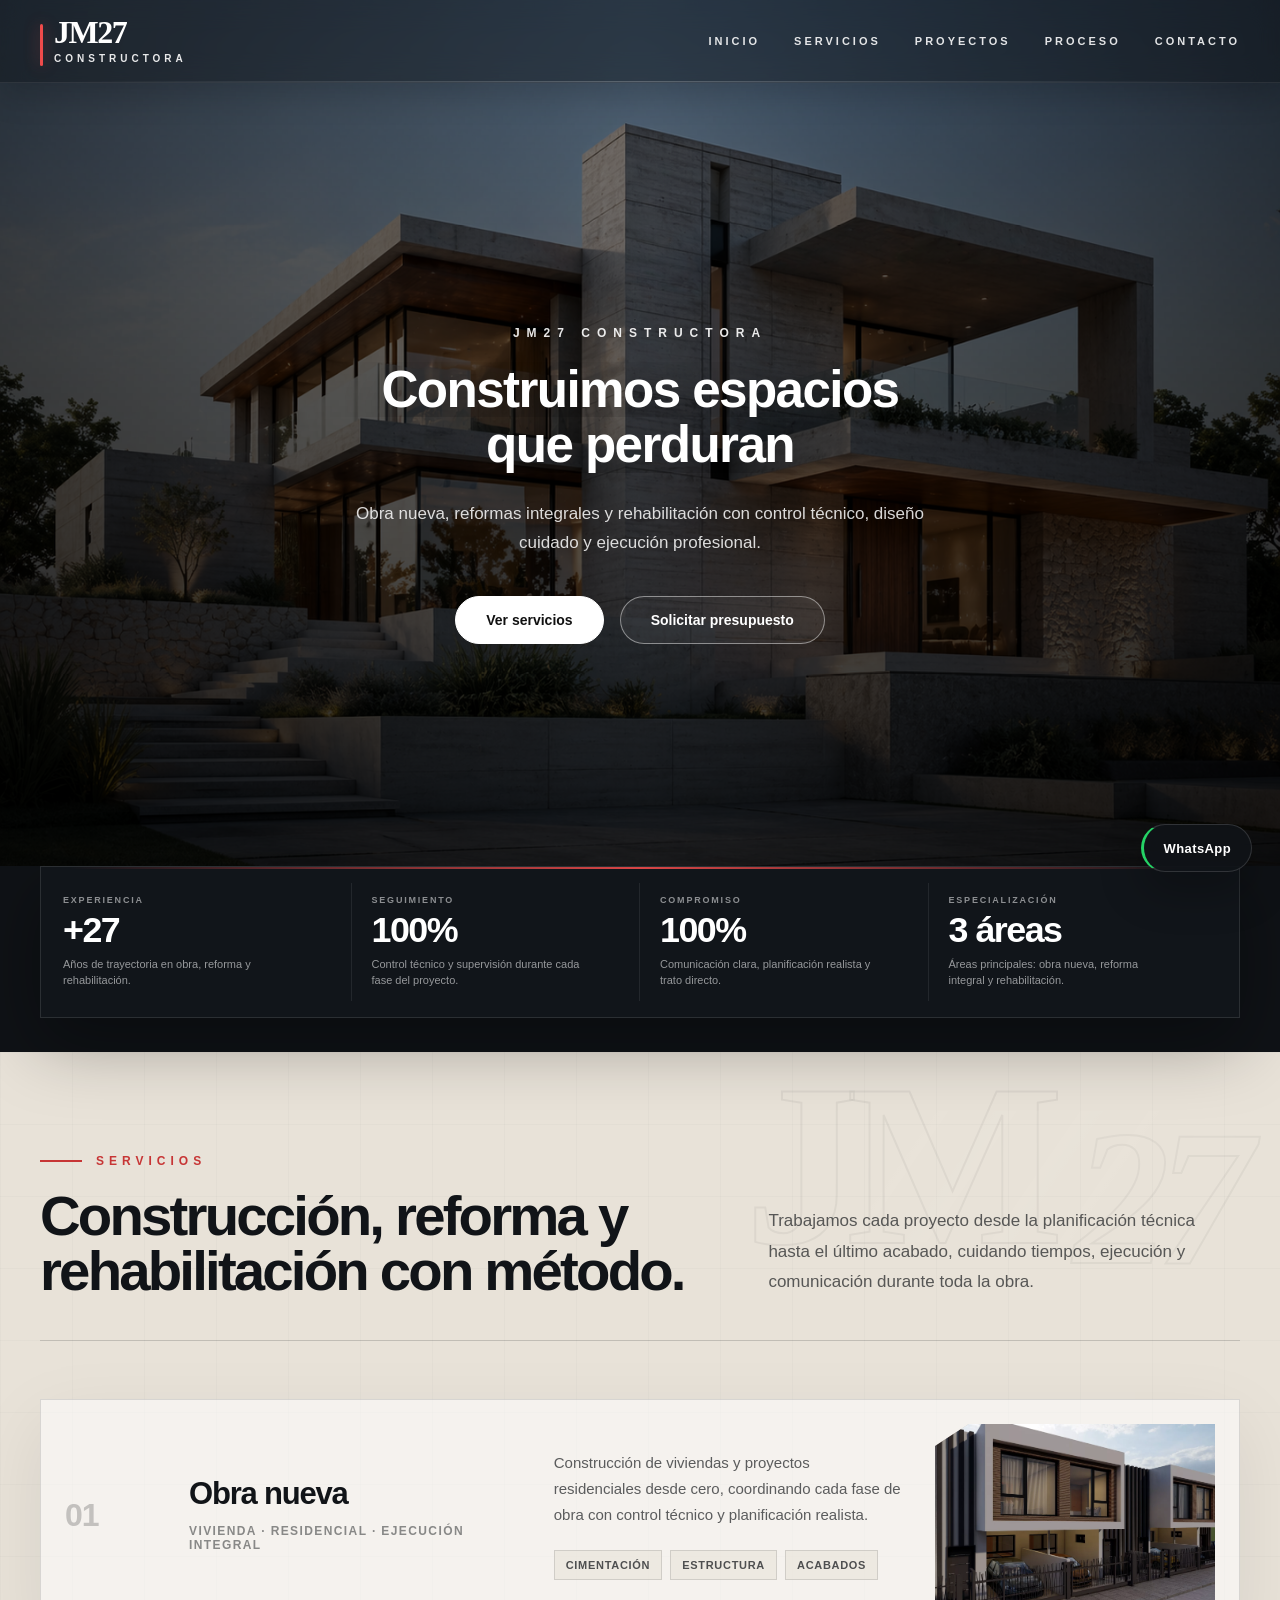
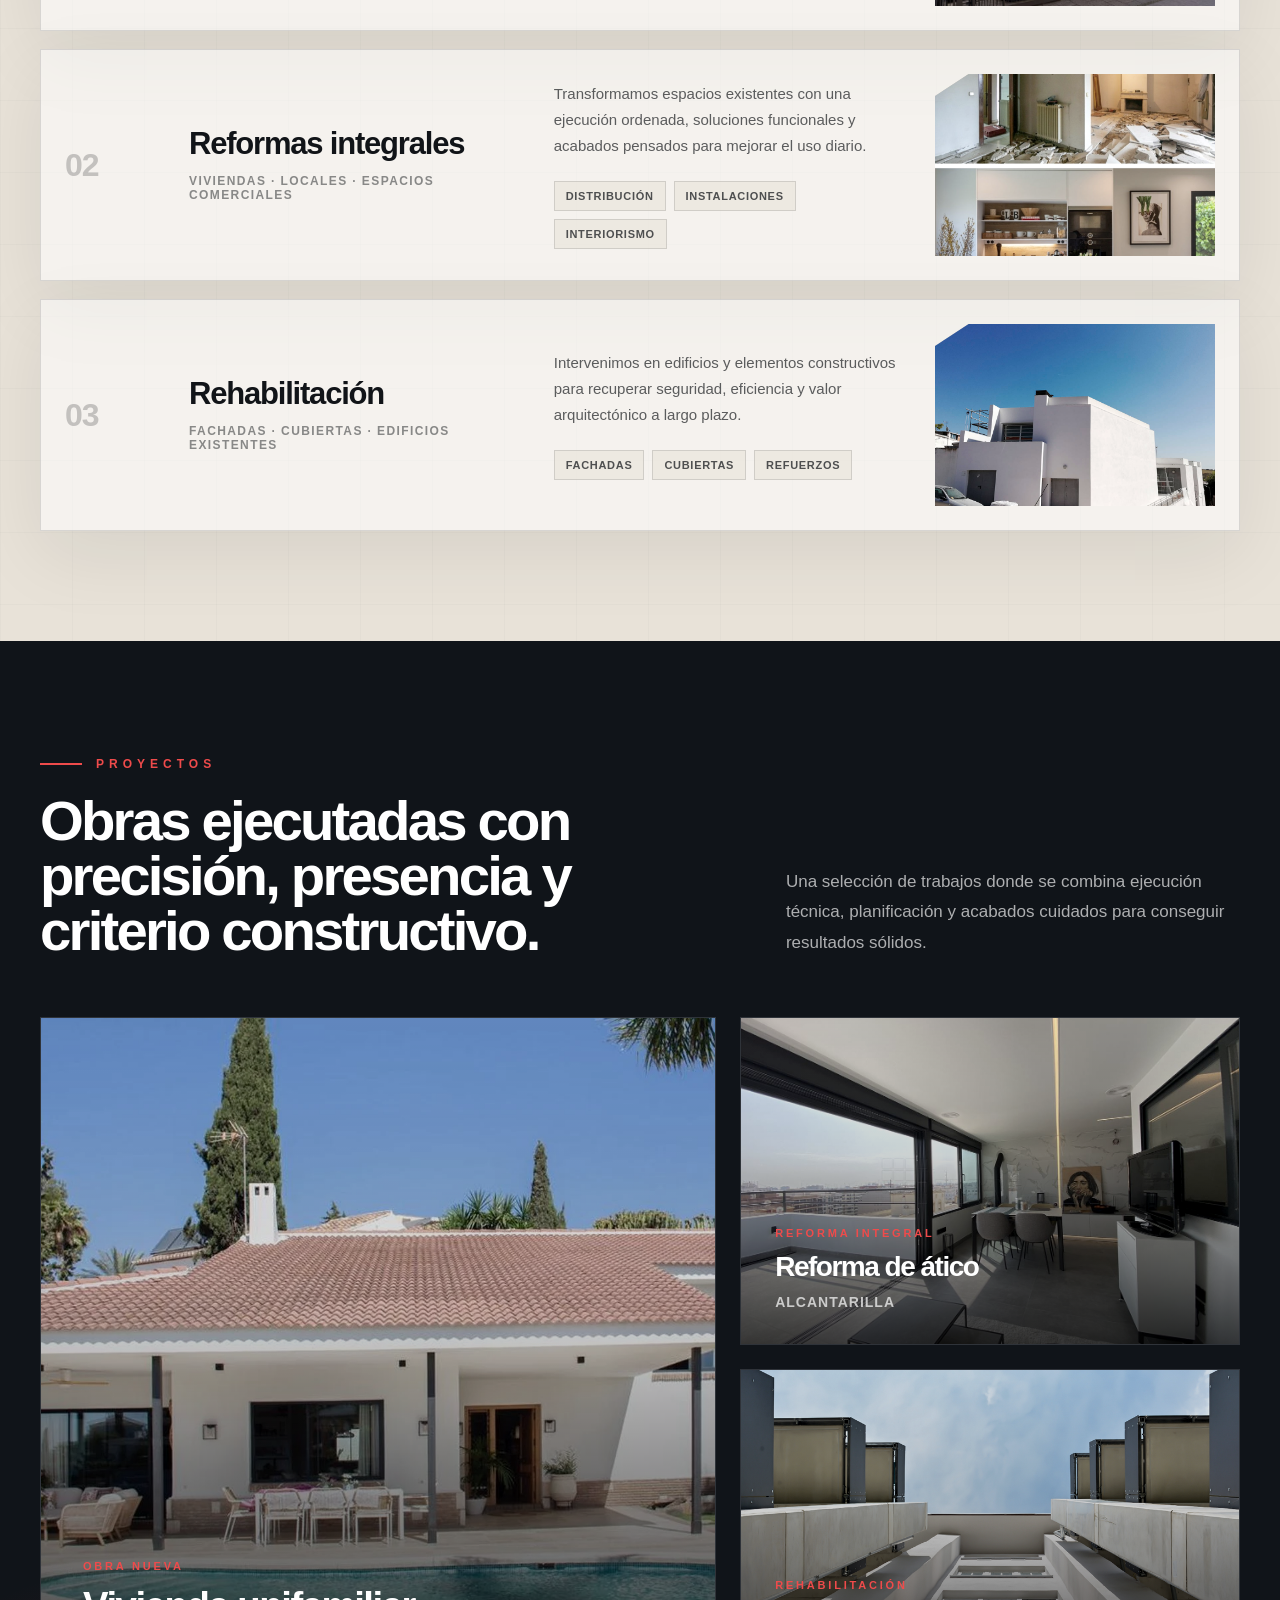
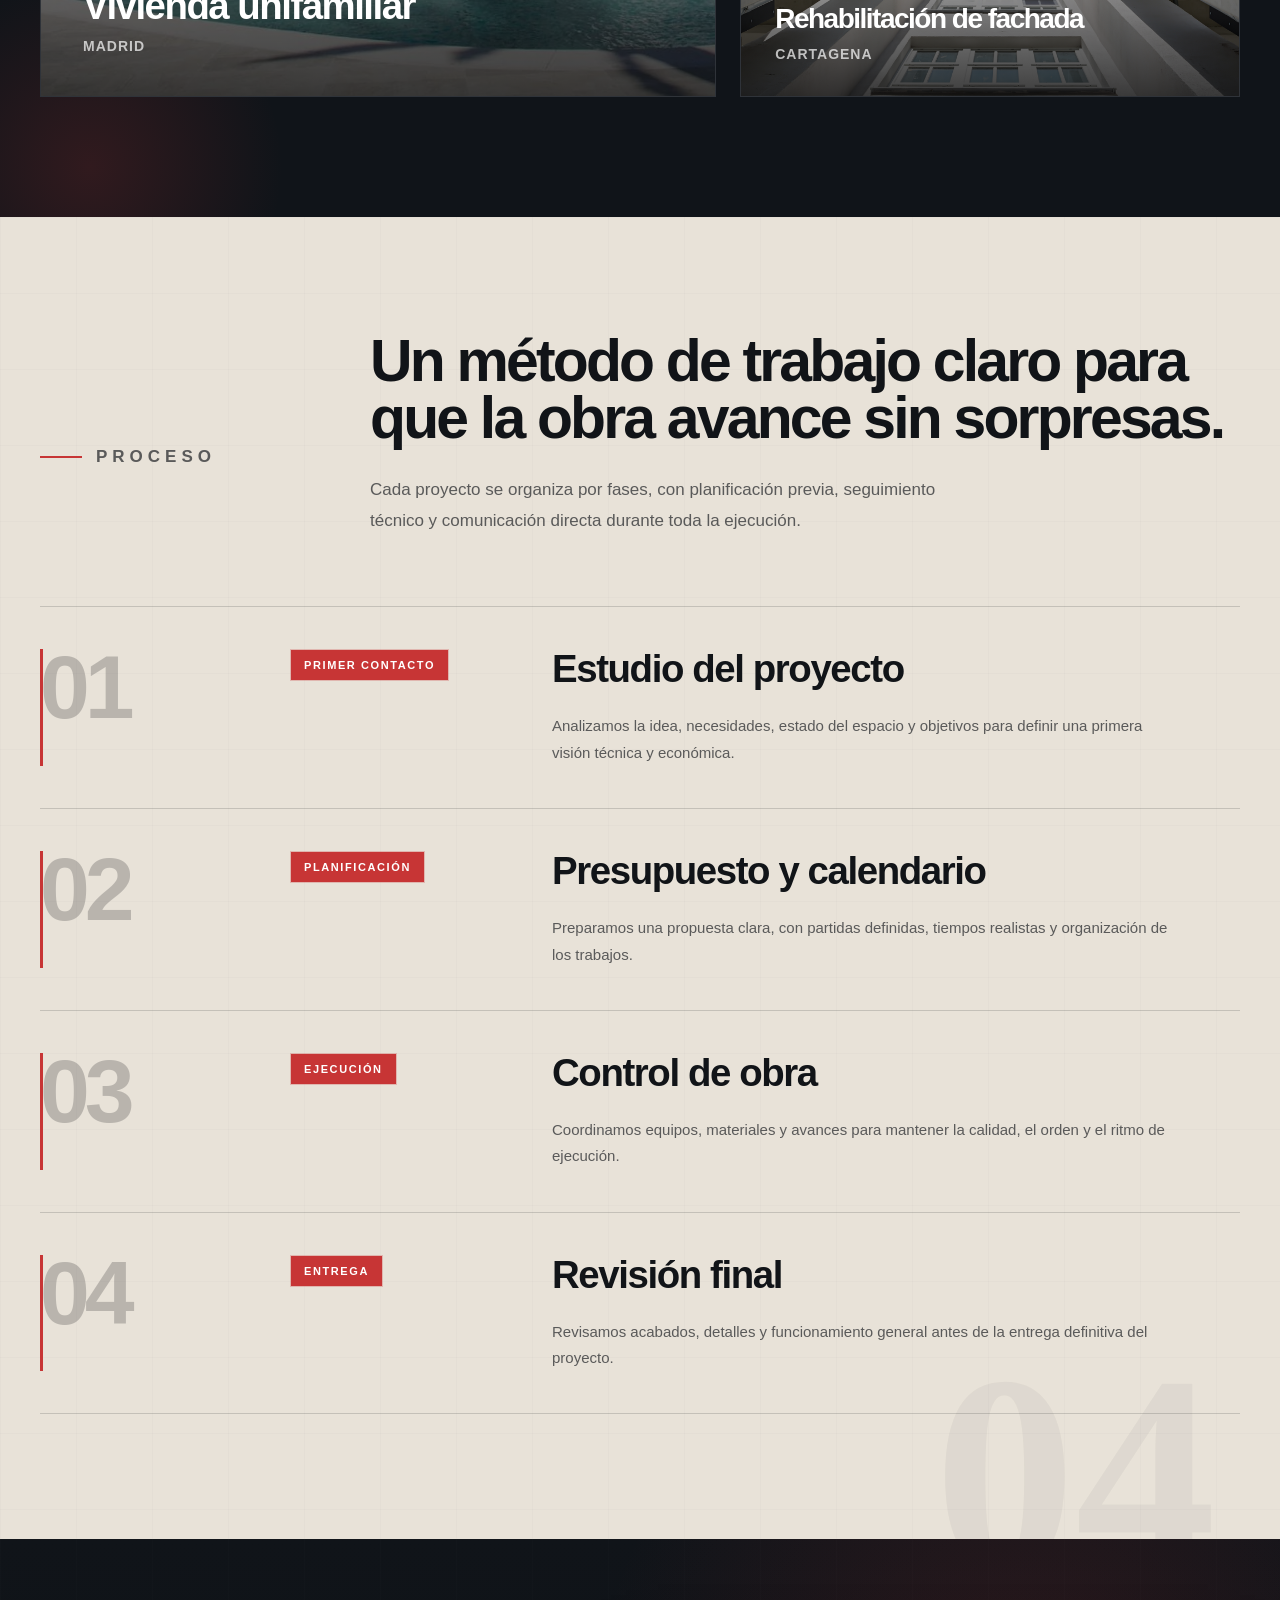
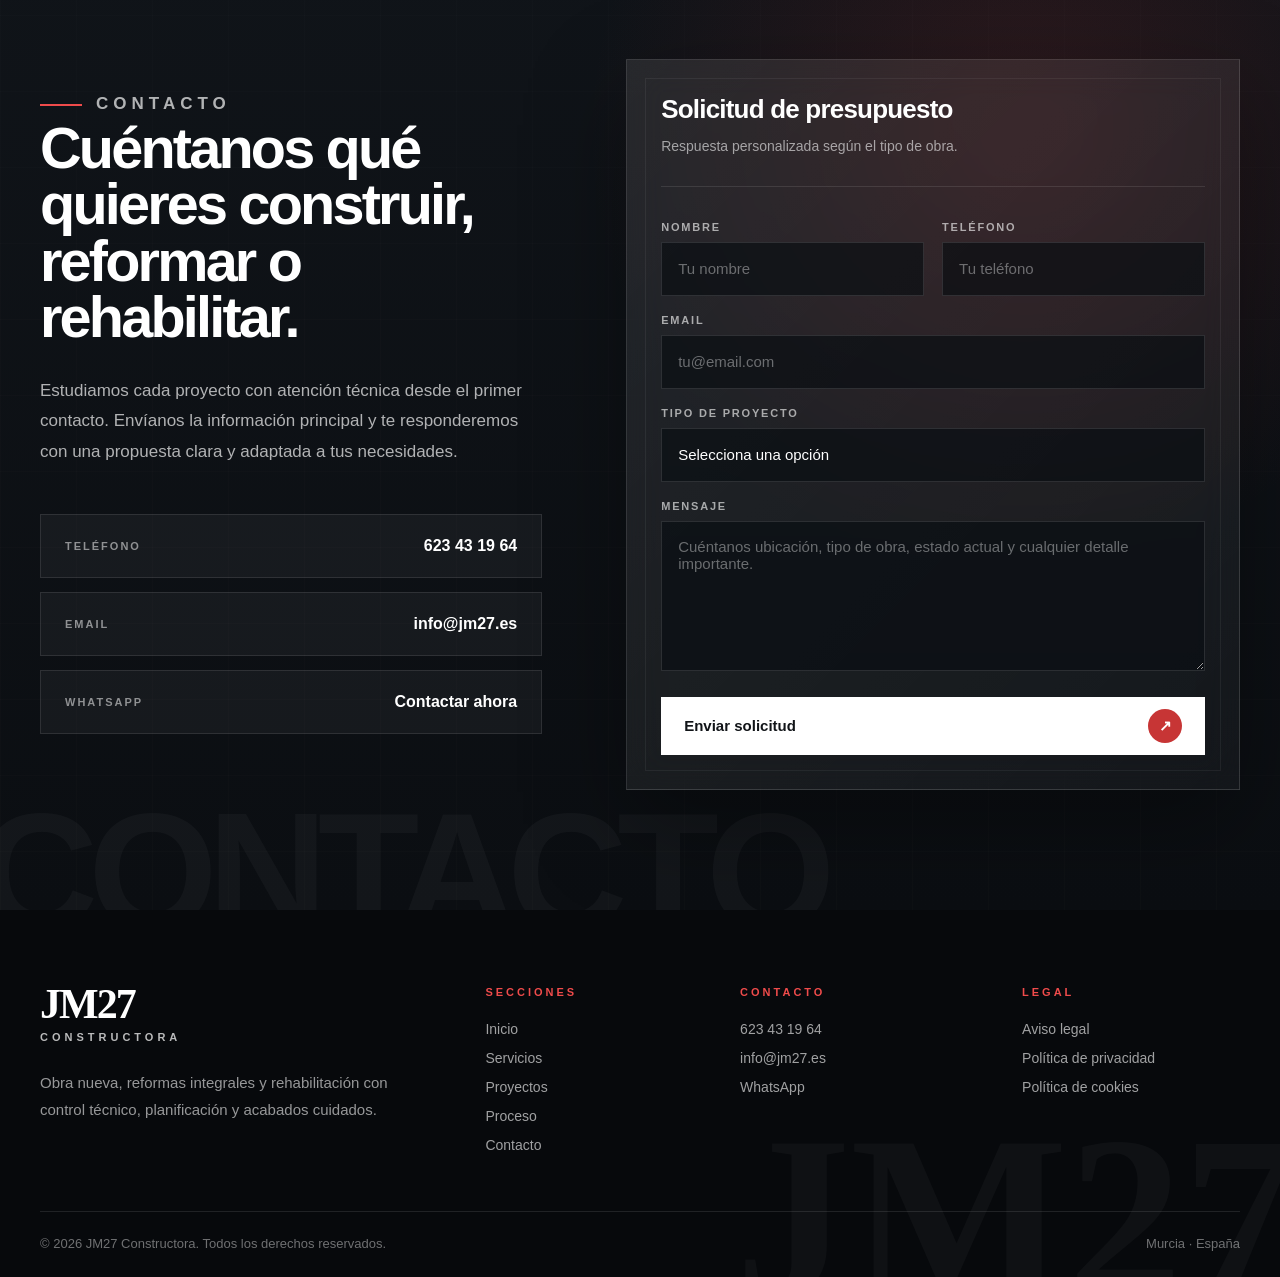
==== commit 9464b061: "cambios" ====
--- a/index.html
+++ b/index.html
@@ -6,451 +6,570 @@
     <title>JM27 Constructora</title>
     <meta
       name="description"
-      content="Obra nueva, reformas y rehabilitación en Murcia."
+      content="Obra nueva, reformas y rehabilitación en Murcia. Construcción, reformas integrales y rehabilitación de edificios con JM27 Constructora."
     />
     <link rel="stylesheet" href="style.css" />
   </head>
+
   <body>
     <div class="page">
-      <header class="header">
+      <!-- HEADER -->
+      <header class="header header-absolute">
         <div class="container header-inner">
-          <div>
-            <div class="logo-title">JM27</div>
+          <a href="#inicio" class="logo logo-light" aria-label="JM27 Constructora">
+            <div class="logo-mark">JM27</div>
             <div class="logo-subtitle">Constructora</div>
-          </div>
-
-          <nav class="nav">
-            <a href="#servicios">Servicios</a>
-            <a href="#proyectos">Proyectos</a>
-            <a href="#proceso">Proceso</a>
-            <a href="#contacto">Contacto</a>
-          </nav>
-
-          <a href="#contacto" class="btn btn-primary btn-small">
-            Solicitar presupuesto
           </a>
+
+<nav class="nav nav-light" aria-label="Navegación principal">
+  <a href="#inicio">Inicio</a>
+  <a href="#servicios">Servicios</a>
+  <a href="#proyectos">Proyectos</a>
+  <a href="#proceso">Proceso</a>
+  <a href="#contacto">Contacto</a>
+</nav>
+
+<button class="menu-toggle" type="button" aria-label="Abrir menú" aria-expanded="false">
+  <span></span>
+  <span></span>
+</button>
         </div>
       </header>
-
-      <section class="hero">
-        <div class="hero-bg"></div>
-        <div class="container hero-inner">
-          <div class="fade-up">
-            <div class="badge">Obra nueva · Reformas · Rehabilitación</div>
-
-            <h1>
-              Construcción premium con presencia, técnica y resultados que
-              perduran.
-            </h1>
-
-            <p>
-              En JM27 desarrollamos proyectos de construcción, reforma y
-              rehabilitación en España con una ejecución cuidada, una dirección
-              clara de obra y acabados pensados para durar.
-            </p>
-
-            <div class="hero-actions">
-              <a href="#proyectos" class="btn btn-primary">Ver proyectos</a>
-              <a href="#contacto" class="btn btn-secondary">
-                Solicitar presupuesto
-              </a>
-            </div>
-          </div>
-
-          <div class="stats fade-up delay-1">
-            <div class="stat-card">
-              <div class="stat-number">
-                <span class="count-up" data-target="700" data-suffix="+">0</span>
+<div class="mobile-menu" aria-hidden="true">
+  <div class="mobile-menu-inner">
+    <a href="#inicio">Inicio</a>
+    <a href="#servicios">Servicios</a>
+    <a href="#proyectos">Proyectos</a>
+    <a href="#proceso">Proceso</a>
+    <a href="#contacto">Contacto</a>
+
+    <div class="mobile-menu-contact">
+      <span>Contacto directo</span>
+      <a href="tel:+34623431964">623 43 19 64</a>
+      <a href="mailto:info@jm27.es">info@jm27.es</a>
+    </div>
+  </div>
+</div>
+      <main>
+        <!-- HERO PRINCIPAL -->
+        <section id="inicio" class="hero hero-cover">
+          <div class="hero-bg"></div>
+          <div class="hero-overlay"></div>
+
+          <div class="container hero-center">
+            <div class="hero-content">
+              <p class="hero-kicker">JM27 Constructora</p>
+
+              <h1
+                class="hero-title luxury-title"
+                aria-label="Construimos espacios que perduran"
+              >
+                <span class="title-line">
+                  <span>Construimos espacios</span>
+                </span>
+                <span class="title-line">
+                  <span>que perduran</span>
+                </span>
+              </h1>
+
+              <p class="hero-lead">
+                Obra nueva, reformas integrales y rehabilitación con control
+                técnico, diseño cuidado y ejecución profesional.
+              </p>
+
+              <div class="hero-actions hero-actions-center">
+                <a href="#servicios" class="btn btn-primary">Ver servicios</a>
+                <a href="#contacto" class="btn btn-outline-light">
+                  Solicitar presupuesto
+                </a>
               </div>
-              <div class="stat-label">Proyectos ejecutados</div>
-            </div>
-
-            <div class="stat-card">
-              <div class="stat-number">
-                <span class="count-up" data-target="35" data-suffix="+">0</span>
+            </div>
+          </div>
+        </section>
+        <!-- MÉTRICAS DE CONFIANZA -->
+<section class="metrics-section" aria-label="Datos de confianza JM27">
+  <div class="container">
+    <div class="metrics-panel">
+      <div class="metrics-intro">
+        <p>Confianza construida con método</p>
+        <h2>Datos que reflejan experiencia, control y compromiso.</h2>
+      </div>
+
+      <div class="metrics-grid">
+        <article class="metric-card">
+          <span class="metric-label">Experiencia</span>
+          <div class="metric-value">
+            <span
+              class="count-up"
+              data-target="27"
+              data-prefix="+"
+              data-suffix=""
+            >0</span>
+          </div>
+          <p>Años de trayectoria en obra, reforma y rehabilitación.</p>
+        </article>
+
+        <article class="metric-card">
+          <span class="metric-label">Seguimiento</span>
+          <div class="metric-value">
+            <span
+              class="count-up"
+              data-target="100"
+              data-prefix=""
+              data-suffix="%"
+            >0</span>
+          </div>
+          <p>Control técnico y supervisión durante cada fase del proyecto.</p>
+        </article>
+
+        <article class="metric-card">
+          <span class="metric-label">Compromiso</span>
+          <div class="metric-value">
+            <span
+              class="count-up"
+              data-target="100"
+              data-prefix=""
+              data-suffix="%"
+            >0</span>
+          </div>
+          <p>Comunicación clara, planificación realista y trato directo.</p>
+        </article>
+
+        <article class="metric-card">
+          <span class="metric-label">Especialización</span>
+          <div class="metric-value">
+            <span
+              class="count-up"
+              data-target="3"
+              data-prefix=""
+              data-suffix=" áreas"
+            >0</span>
+          </div>
+          <p>Áreas principales: obra nueva, reforma integral y rehabilitación.</p>
+        </article>
+      </div>
+    </div>
+  </div>
+</section>
+
+        <!-- SERVICIOS -->
+        <section id="servicios" class="services-section">
+          <div class="services-watermark" aria-hidden="true">
+            <span class="wm-jm">JM</span>
+            <span class="wm-27">27</span>
+          </div>
+
+          <div class="container">
+            <div class="services-heading">
+              <div class="services-heading-main">
+                <p class="section-label">Servicios</p>
+                <h2>Construcción, reforma y rehabilitación con método.</h2>
               </div>
-              <div class="stat-label">Años de experiencia acumulada</div>
-            </div>
-
-            <div class="stat-card">
-              <div class="stat-number">
-                <span class="count-up" data-target="100" data-suffix="%">0</span>
-              </div>
-              <div class="stat-label">Seguimiento y compromiso</div>
-            </div>
-          </div>
-        </div>
-      </section>
-
-      <section class="feature-strip">
-        <div class="container feature-grid">
-          <div class="card feature-image reveal">
-            <img
-              src="img/casa1.png"
-              alt="Proyecto arquitectónico moderno"
-            />
-          </div>
-
-          <div class="feature-side">
-            <div class="card feature-text reveal">
-              <p class="top">Proyecto destacado</p>
-              <h3>Vivienda contemporánea de líneas limpias</h3>
-              <p class="desc">
-                Diseño actual, materiales nobles y una ejecución centrada en
-                funcionalidad, luz y durabilidad.
+
+              <p class="services-heading-text">
+                Trabajamos cada proyecto desde la planificación técnica hasta el
+                último acabado, cuidando tiempos, ejecución y comunicación
+                durante toda la obra.
               </p>
             </div>
 
-            <div class="card feature-focus reveal">
-              <p class="section-top">Enfoque</p>
-              <p>
-                Gestión técnica, plazos realistas, materiales de calidad y un
-                trato cercano para que cada proyecto avance con seguridad.
-              </p>
-            </div>
-          </div>
-        </div>
-      </section>
-
- <section id="servicios" class="section section-dark">
+            <div class="services-list">
+              <article class="service-row">
+                <div class="service-number">01</div>
+
+                <div class="service-title">
+                  <h3>Obra nueva</h3>
+                  <span>Vivienda · Residencial · Ejecución integral</span>
+                </div>
+
+                <div class="service-copy">
+                  <p>
+                    Construcción de viviendas y proyectos residenciales desde
+                    cero, coordinando cada fase de obra con control técnico y
+                    planificación realista.
+                  </p>
+
+                  <div class="service-tags">
+                    <span>Cimentación</span>
+                    <span>Estructura</span>
+                    <span>Acabados</span>
+                  </div>
+                </div>
+
+                <div class="service-image">
+                  <img src="img/obra nueva.png" alt="Obra nueva JM27" />
+                </div>
+              </article>
+
+              <article class="service-row">
+                <div class="service-number">02</div>
+
+                <div class="service-title">
+                  <h3>Reformas integrales</h3>
+                  <span>Viviendas · Locales · Espacios comerciales</span>
+                </div>
+
+                <div class="service-copy">
+                  <p>
+                    Transformamos espacios existentes con una ejecución ordenada,
+                    soluciones funcionales y acabados pensados para mejorar el
+                    uso diario.
+                  </p>
+
+                  <div class="service-tags">
+                    <span>Distribución</span>
+                    <span>Instalaciones</span>
+                    <span>Interiorismo</span>
+                  </div>
+                </div>
+
+                <div class="service-image">
+                  <img src="img/reforma.png" alt="Reformas integrales JM27" />
+                </div>
+              </article>
+
+              <article class="service-row">
+                <div class="service-number">03</div>
+
+                <div class="service-title">
+                  <h3>Rehabilitación</h3>
+                  <span>Fachadas · Cubiertas · Edificios existentes</span>
+                </div>
+
+                <div class="service-copy">
+                  <p>
+                    Intervenimos en edificios y elementos constructivos para
+                    recuperar seguridad, eficiencia y valor arquitectónico a
+                    largo plazo.
+                  </p>
+
+                  <div class="service-tags">
+                    <span>Fachadas</span>
+                    <span>Cubiertas</span>
+                    <span>Refuerzos</span>
+                  </div>
+                </div>
+
+                <div class="service-image">
+                  <img
+                    src="img/rehabilitacion2.jpg"
+                    alt="Rehabilitación JM27"
+                  />
+                </div>
+              </article>
+            </div>
+          </div>
+        </section>
+
+        <!-- PROYECTOS -->
+<!-- PROYECTOS -->
+<section id="proyectos" class="projects-section">
   <div class="container">
-    <p class="section-top reveal">Servicios</p>
-    <h2 class="section-title reveal">
-      Soluciones integrales para construir, reformar y rehabilitar.
-    </h2>
-
-    <div class="grid-3">
-      <article class="service-card reveal">
-        <div class="service-icon">🏗️</div>
-        <h3>Obra nueva</h3>
+    <div class="projects-heading">
+      <p class="projects-label">Proyectos</p>
+
+      <div class="projects-heading-row">
+        <h2>Obras ejecutadas con precisión, presencia y criterio constructivo.</h2>
+
         <p>
-          Viviendas unifamiliares, promociones residenciales y construcción
-          integral con control técnico de principio a fin.
+          Una selección de trabajos donde se combina ejecución técnica,
+          planificación y acabados cuidados para conseguir resultados sólidos.
         </p>
+      </div>
+    </div>
+
+    <div class="projects-layout">
+      <article class="project-featured">
+        <a href="#" class="project-link" aria-label="Ver proyecto de vivienda unifamiliar">
+          <div class="project-image">
+            <img src="img/vivienda.webp" alt="Vivienda unifamiliar de obra nueva" />
+          </div>
+
+          <div class="project-info">
+            <div>
+              <span class="project-category">Obra nueva</span>
+              <h3>Vivienda unifamiliar</h3>
+              <p>Madrid</p>
+            </div>
+
+            <span class="project-arrow">↗</span>
+          </div>
+        </a>
       </article>
 
-      <article class="service-card reveal">
-        <div class="service-icon">🛠️</div>
-        <h3>Reformas integrales</h3>
-        <p>
-          Transformamos viviendas, locales y espacios comerciales con diseño
-          funcional, ejecución precisa y acabados de alto nivel.
-        </p>
-      </article>
-
-      <article class="service-card reveal">
-        <div class="service-icon">🧱</div>
-        <h3>Rehabilitación</h3>
-        <p>
-          Intervenciones en fachadas, estructuras, cubiertas y edificios
-          existentes para mejorar seguridad, eficiencia y valor.
-        </p>
-      </article>
-    </div>
-  </div>
-</section>
-
-      <section id="proyectos" class="section">
-        <div class="container">
-          <div class="projects-head">
-            <div>
-              <p class="section-top reveal">Proyectos</p>
-              <h2 class="section-title reveal">
-                Trabajos pensados para aportar valor, durabilidad y diseño.
-              </h2>
-            </div>
-
-            <a href="#contacto" class="reveal">Hablar sobre tu proyecto</a>
-          </div>
-
-          <div class="grid-3">
-            <article class="project-card reveal">
-              <img
-                src="img/obra nueva.png"
-                alt="Vivienda unifamiliar"
-              />
-              <div class="project-body">
-                <div class="project-tag">Obra nueva</div>
-                <h3>Vivienda unifamiliar</h3>
-                <p>Madrid</p>
-              </div>
-            </article>
-
-            <article class="project-card reveal">
-              <img
-                src="img/reforma.png"
-                alt="Reforma de ático"
-              />
-              <div class="project-body">
-                <div class="project-tag">Reforma integral</div>
+      <div class="projects-side">
+        <article class="project-card">
+          <a href="#" class="project-link" aria-label="Ver proyecto de reforma de ático">
+            <div class="project-image">
+              <img src="img/atico.jpg" alt="Reforma integral de ático" />
+            </div>
+
+            <div class="project-info">
+              <div>
+                <span class="project-category">Reforma integral</span>
                 <h3>Reforma de ático</h3>
                 <p>Alcantarilla</p>
               </div>
-            </article>
-
-            <article class="project-card reveal">
-              <img
-                src="img/rehabilitación.png"
-                alt="Rehabilitación de fachada"
-              />
-              <div class="project-body">
-                <div class="project-tag">Rehabilitación</div>
+
+              <span class="project-arrow">↗</span>
+            </div>
+          </a>
+        </article>
+
+        <article class="project-card">
+          <a href="#" class="project-link" aria-label="Ver proyecto de rehabilitación de fachada">
+            <div class="project-image">
+              <img src="img/rehabilitación.jpg" alt="Rehabilitación de fachada" />
+            </div>
+
+            <div class="project-info">
+              <div>
+                <span class="project-category">Rehabilitación</span>
                 <h3>Rehabilitación de fachada</h3>
                 <p>Cartagena</p>
               </div>
-            </article>
-          </div>
+
+              <span class="project-arrow">↗</span>
+            </div>
+          </a>
+        </article>
+      </div>
+    </div>
+  </div>
+</section>
+
+<!-- PROCESO -->
+<section id="proceso" class="process-section">
+  <div class="container">
+    <div class="process-heading">
+      <p class="process-label">Proceso</p>
+
+      <div class="process-heading-content">
+        <h2>Un método de trabajo claro para que la obra avance sin sorpresas.</h2>
+
+        <p>
+          Cada proyecto se organiza por fases, con planificación previa,
+          seguimiento técnico y comunicación directa durante toda la ejecución.
+        </p>
+      </div>
+    </div>
+
+    <div class="process-board">
+      <article class="process-step">
+        <div class="process-step-number">01</div>
+        <div class="process-step-content">
+          <span>Primer contacto</span>
+          <h3>Estudio del proyecto</h3>
+          <p>
+            Analizamos la idea, necesidades, estado del espacio y objetivos para
+            definir una primera visión técnica y económica.
+          </p>
         </div>
-      </section>
-
-      <section id="proceso" class="section section-dark">
-        <div class="container process-layout">
-          <div>
-            <p class="section-top reveal">Proceso</p>
-            <h2 class="section-title reveal">
-              Un método claro para que la obra avance sin sorpresas.
-            </h2>
-            <p class="section-desc reveal">
-              Cada proyecto requiere coordinación, control y comunicación. Por
-              eso trabajamos con una metodología enfocada en la transparencia y
-              la calidad.
-            </p>
-          </div>
-
-          <div class="process-list">
-            <div class="process-card reveal">
-              <div class="process-number">1</div>
-              <p>Estudio previo y asesoramiento técnico</p>
-            </div>
-            <div class="process-card reveal">
-              <div class="process-number">2</div>
-              <p>Presupuesto claro y planificación detallada</p>
-            </div>
-            <div class="process-card reveal">
-              <div class="process-number">3</div>
-              <p>Ejecución, seguimiento y control de calidad</p>
-            </div>
-            <div class="process-card reveal">
-              <div class="process-number">4</div>
-              <p>Entrega final con garantías y soporte</p>
-            </div>
-          </div>
+      </article>
+
+      <article class="process-step">
+        <div class="process-step-number">02</div>
+        <div class="process-step-content">
+          <span>Planificación</span>
+          <h3>Presupuesto y calendario</h3>
+          <p>
+            Preparamos una propuesta clara, con partidas definidas, tiempos
+            realistas y organización de los trabajos.
+          </p>
         </div>
-      </section>
-
-<section class="section">
-  <div class="container value-grid">
-    <div class="value-box reveal">
-      <img
-        src="img/proyecto.png"
-        alt="Equipo técnico y ejecución real de obra"
-      />
-
-      <div class="value-content">
-        <p class="section-top">Por qué elegir JM27</p>
-
-        <h2 class="section-title">
-          Control técnico, ejecución cuidada y una forma de trabajar que transmite confianza.
-        </h2>
-
-        <p class="section-desc">
-          En JM27 abordamos cada proyecto con planificación, supervisión continua
-          y atención real al detalle. Coordinamos cada fase de la obra para que
-          el proceso sea claro, ordenado y el resultado final esté a la altura de
-          lo previsto.
-        </p>
-
-        <div class="value-points">
-          <div class="value-point">Seguimiento técnico durante toda la obra</div>
-          <div class="value-point">Plazos realistas y comunicación directa</div>
-          <div class="value-point">Acabados cuidados y control de ejecución</div>
+      </article>
+
+      <article class="process-step">
+        <div class="process-step-number">03</div>
+        <div class="process-step-content">
+          <span>Ejecución</span>
+          <h3>Control de obra</h3>
+          <p>
+            Coordinamos equipos, materiales y avances para mantener la calidad,
+            el orden y el ritmo de ejecución.
+          </p>
         </div>
-      </div>
-    </div>
-
-<div class="quote-box reveal">
-  <div class="quote-mark">“</div>
-
-  <p class="quote-text">
-    Valoramos especialmente la claridad, la seriedad en la ejecución y la
-    tranquilidad de saber que el proyecto estaba bien controlado en todo momento.
-  </p>
-
-  <div class="quote-divider"></div>
-
-  <div class="quote-author">Cliente · Proyecto residencial</div>
-  <div class="quote-rating">★★★★★</div>
-
-  <p class="quote-extra">
-    Acompañamiento constante, comunicación directa y una ejecución cuidada de principio a fin.
-  </p>
-</div>
-
-      <section id="contacto" class="section contact-section">
-        <div class="container contact-layout">
-          <div class="reveal">
-            <p class="section-top">Contacto</p>
-            <h2 class="section-title">
-              Cuéntanos tu proyecto y te ayudamos a hacerlo realidad.
-            </h2>
-            <p class="section-desc">
-              Si necesitas una empresa de confianza para obra nueva, reformas o
-              rehabilitación en Murcia, ponte en contacto con nosotros.
-              Estudiaremos tu caso y te ofreceremos una propuesta clara,
-              profesional y adaptada a tus necesidades.
-            </p>
-
-            <div class="contact-grid">
-              <a href="tel:+34623431964" class="contact-card reveal">
-                <div class="contact-head">
-                  <div>
-                    <div class="small">Teléfono</div>
-                    <h3>Llámanos</h3>
-                    <p>
-                      Atención directa para resolver dudas sobre tu proyecto.
-                    </p>
-                    <div class="contact-link">623 43 19 64 </div>
-                  </div>
-                  <div class="contact-icon">📞</div>
-                </div>
-              </a>
-
-              <a href="mailto:info@jm27.es" class="contact-card wide reveal">
-                <div class="contact-head">
-                  <div>
-                    <div class="small">Correo electrónico</div>
-                    <h3>Envíanos un email</h3>
-                    <p>
-                      Ideal para enviarnos información, planos o una explicación
-                      más detallada.
-                    </p>
-                    <div class="contact-link">info@jm27.es </div>
-                  </div>
-                  <div class="contact-icon">✉️</div>
-                </div>
-              </a>
-            </div>
-
-            <div class="help-box reveal">
-              <p class="section-top">Atención personalizada</p>
-              <p>
-                Te asesoramos desde la primera toma de contacto hasta la
-                ejecución final de la obra, con un trato cercano, profesional y
-                transparente.
-              </p>
-            </div>
-          </div>
-
-          <div class="form-box reveal">
-            <p class="section-top">Solicita información</p>
-            <h3>Pide tu presupuesto sin compromiso</h3>
-            <p>
-              Déjanos tus datos y una breve descripción del proyecto. Nos
-              pondremos en contacto contigo lo antes posible.
-            </p>
-
-            <form
-              class="form-grid"
-              action="https://formsubmit.co/info@jm27.es"
-              method="POST"
-            >
-              <input type="hidden" name="_captcha" value="false" />
-              <input type="hidden" name="_subject" value="Nuevo formulario web JM27" />
-              <input type="hidden" name="_next" value="https://jm27.es/gracias.html" />
-
-              <div class="form-grid-2">
-                <input
-                  class="input"
-                  type="text"
-                  name="nombre"
-                  placeholder="Nombre"
-                  required
-                />
-                <input
-                  class="input"
-                  type="text"
-                  name="telefono"
-                  placeholder="Teléfono"
-                  required
-                />
-              </div>
-
-              <input
-                class="input"
-                type="email"
-                name="email"
-                placeholder="Email"
-                required
-              />
-
-              <input
-                class="input"
-                type="text"
-                name="tipo_proyecto"
-                placeholder="Tipo de proyecto (obra nueva, reforma, rehabilitación...)"
-              />
-
-              <textarea
-                class="textarea"
-                name="mensaje"
-                placeholder="Cuéntanos brevemente tu proyecto"
-                required
-              ></textarea>
-
-              <div class="form-actions">
-                <button type="submit" class="btn btn-primary">
-                  Enviar solicitud
-                </button>
-
-                <a
-                  href="https://wa.me/34623431964"
-                  target="_blank"
-                  rel="noreferrer"
-                  class="btn btn-secondary"
-                >
-                  Contactar por WhatsApp
-                </a>
-              </div>
-
-              <p class="form-note">
-                También puedes escribirnos directamente a
-                <a href="mailto:info@jm27.es">info@jm27.es</a>
-              </p>
-            </form>
-          </div>
+      </article>
+
+      <article class="process-step">
+        <div class="process-step-number">04</div>
+        <div class="process-step-content">
+          <span>Entrega</span>
+          <h3>Revisión final</h3>
+          <p>
+            Revisamos acabados, detalles y funcionamiento general antes de la
+            entrega definitiva del proyecto.
+          </p>
         </div>
-      </section>
-
-      <a
-        href="https://wa.me/34623431964"
-        target="_blank"
-        rel="noreferrer"
-        class="whatsapp-float"
+      </article>
+    </div>
+  </div>
+</section>
+
+<!-- CONTACTO -->
+<section id="contacto" class="contact-section">
+  <div class="container contact-layout">
+    <div class="contact-content">
+      <p class="contact-label">Contacto</p>
+
+      <h2>Cuéntanos qué quieres construir, reformar o rehabilitar.</h2>
+
+      <p>
+        Estudiamos cada proyecto con atención técnica desde el primer contacto.
+        Envíanos la información principal y te responderemos con una propuesta
+        clara y adaptada a tus necesidades.
+      </p>
+
+      <div class="contact-direct">
+        <a href="tel:+34623431964" class="contact-direct-item">
+          <span>Teléfono</span>
+          <strong>623 43 19 64</strong>
+        </a>
+
+        <a href="mailto:info@jm27.es" class="contact-direct-item">
+          <span>Email</span>
+          <strong>info@jm27.es</strong>
+        </a>
+
+        <a
+          href="https://wa.me/34623431964"
+          target="_blank"
+          rel="noreferrer"
+          class="contact-direct-item"
+        >
+          <span>WhatsApp</span>
+          <strong>Contactar ahora</strong>
+        </a>
+      </div>
+    </div>
+
+    <div class="contact-panel">
+      <div class="contact-panel-head">
+        <span>Solicitud de presupuesto</span>
+        <p>Respuesta personalizada según el tipo de obra.</p>
+      </div>
+
+      <form
+        class="contact-form"
+        action="https://formsubmit.co/info@jm27.es"
+        method="POST"
       >
+        <input type="hidden" name="_captcha" value="false" />
+        <input
+          type="hidden"
+          name="_subject"
+          value="Nueva solicitud desde la web JM27"
+        />
+        <input
+          type="hidden"
+          name="_next"
+          value="https://jm27.es/gracias.html"
+        />
+
+        <div class="form-row">
+          <label>
+            <span>Nombre</span>
+            <input type="text" name="nombre" placeholder="Tu nombre" required />
+          </label>
+
+          <label>
+            <span>Teléfono</span>
+            <input
+              type="tel"
+              name="telefono"
+              placeholder="Tu teléfono"
+              required
+            />
+          </label>
+        </div>
+
+        <label>
+          <span>Email</span>
+          <input type="email" name="email" placeholder="tu@email.com" required />
+        </label>
+
+        <label>
+          <span>Tipo de proyecto</span>
+          <select name="tipo_proyecto" required>
+            <option value="">Selecciona una opción</option>
+            <option value="Obra nueva">Obra nueva</option>
+            <option value="Reforma integral">Reforma integral</option>
+            <option value="Rehabilitación">Rehabilitación</option>
+            <option value="Otro">Otro</option>
+          </select>
+        </label>
+
+        <label>
+          <span>Mensaje</span>
+          <textarea
+            name="mensaje"
+            placeholder="Cuéntanos ubicación, tipo de obra, estado actual y cualquier detalle importante."
+            required
+          ></textarea>
+        </label>
+
+        <button type="submit" class="contact-submit">
+          Enviar solicitud
+          <span>↗</span>
+        </button>
+      </form>
+    </div>
+  </div>
+</section>
+<!-- FOOTER -->
+<footer class="footer">
+  <div class="container footer-layout">
+    <div class="footer-brand">
+      <a href="#inicio" class="footer-logo" aria-label="JM27 Constructora">
+        <span>JM27</span>
+        <small>Constructora</small>
+      </a>
+
+      <p>
+        Obra nueva, reformas integrales y rehabilitación con control técnico,
+        planificación y acabados cuidados.
+      </p>
+    </div>
+
+    <div class="footer-col">
+      <span>Secciones</span>
+      <a href="#inicio">Inicio</a>
+      <a href="#servicios">Servicios</a>
+      <a href="#proyectos">Proyectos</a>
+      <a href="#proceso">Proceso</a>
+      <a href="#contacto">Contacto</a>
+    </div>
+
+    <div class="footer-col">
+      <span>Contacto</span>
+      <a href="tel:+34623431964">623 43 19 64</a>
+      <a href="mailto:info@jm27.es">info@jm27.es</a>
+      <a href="https://wa.me/34623431964" target="_blank" rel="noreferrer">
         WhatsApp
       </a>
-
-      <footer class="footer">
-        <div class="container footer-inner">
-          <div>
-            <div>© 2026 JM27 Constructora. Todos los derechos reservados.</div>
-            <div style="margin-top: 6px; font-size: 12px;">
-              Murcia · info@jm27.es · 623 43 19 64
-            </div>
-          </div>
-
-          <div class="footer-links">
-            <a href="mailto:info@jm27.es">Email</a>
-            <a href="tel:+34623431964">Teléfono</a>
-            <a href="https://wa.me/34623431964" target="_blank" rel="noreferrer">
-              WhatsApp
-            </a>
-            <a href="#">Aviso legal</a>
-            <a href="#">Privacidad</a>
-          </div>
-        </div>
-      </footer>
-    </div>
+    </div>
+
+    <div class="footer-col">
+      <span>Legal</span>
+      <a href="#">Aviso legal</a>
+      <a href="#">Política de privacidad</a>
+      <a href="#">Política de cookies</a>
+    </div>
+  </div>
+
+  <div class="container footer-bottom">
+    <p>© 2026 JM27 Constructora. Todos los derechos reservados.</p>
+    <p>Murcia · España</p>
+  </div>
+</footer>
+<a
+  href="https://wa.me/34623431964"
+  target="_blank"
+  rel="noreferrer"
+  class="whatsapp-float"
+>
+  <span>WhatsApp</span>
+</a>
 
     <script src="script.js"></script>
   </body>
--- a/style.css
+++ b/style.css
@@ -1,4 +1,10 @@
-* {
+/* =========================
+   RESET GENERAL
+========================= */
+
+*,
+*::before,
+*::after {
   box-sizing: border-box;
 }
 
@@ -9,871 +15,3350 @@
 html,
 body {
   margin: 0;
-  min-height: 100%;
-  font-family: Inter, ui-sans-serif, system-ui, -apple-system, BlinkMacSystemFont,
-    "Segoe UI", sans-serif;
-  background: #0c0a09;
-  color: white;
+  padding: 0;
+  width: 100%;
+  overflow-x: hidden;
 }
 
 body {
-  background: #0c0a09;
-  color: white;
+  font-family: Arial, Helvetica, sans-serif;
+  background: #0f1216;
+  color: #ffffff;
+}
+
+img {
+  max-width: 100%;
+  display: block;
 }
 
 a {
   color: inherit;
-  text-decoration: none;
-}
-
-img {
-  display: block;
-  max-width: 100%;
-}
-
-button,
-input,
-textarea {
-  font: inherit;
 }
 
 .page {
+  width: 100%;
   min-height: 100vh;
-  background: #0c0a09;
-  color: white;
-}
-
-.header {
-  position: sticky;
+  overflow-x: hidden;
+}
+
+.container {
+  width: min(1500px, calc(100% - 80px));
+  margin: 0 auto;
+}
+
+
+/* =========================
+   HEADER
+========================= */
+
+.header-absolute {
+  position: absolute;
   top: 0;
-  z-index: 50;
+  left: 0;
+  width: 100%;
+  z-index: 20;
+  padding: 14px 0;
+  background: rgba(12, 17, 22, 0.42);
+  backdrop-filter: blur(14px);
+  -webkit-backdrop-filter: blur(14px);
   border-bottom: 1px solid rgba(255, 255, 255, 0.08);
-  background: rgba(12, 10, 9, 0.82);
-  backdrop-filter: blur(10px);
-}
-
-.container {
-  width: min(1200px, calc(100% - 48px));
-  margin: 0 auto;
+  box-shadow: 0 12px 32px rgba(0, 0, 0, 0.16);
+  opacity: 0;
+  transform: translateY(-18px);
+  animation: headerReveal 0.9s ease forwards;
+  animation-delay: 0.15s;
+}
+
+.header-absolute::after {
+  content: "";
+  position: absolute;
+  left: 50%;
+  bottom: 0;
+  width: min(90%, 1450px);
+  height: 1px;
+  transform: translateX(-50%);
+  background: linear-gradient(
+    90deg,
+    transparent,
+    rgba(255, 255, 255, 0.22),
+    transparent
+  );
 }
 
 .header-inner {
+  min-height: 54px;
   display: flex;
   align-items: center;
   justify-content: space-between;
-  padding: 18px 0;
-  gap: 20px;
-}
-
-.logo-title {
-  font-size: 22px;
+}
+
+.logo {
+  position: relative;
+  padding-left: 14px;
+  text-decoration: none;
+}
+
+.logo::before {
+  content: "";
+  position: absolute;
+  left: 0;
+  top: 6px;
+  width: 3px;
+  height: 42px;
+  border-radius: 999px;
+  background: #ef4b4b;
+  box-shadow: 0 0 16px rgba(239, 75, 75, 0.45);
+}
+
+.logo-mark {
+  font-family: Georgia, "Times New Roman", serif;
+  font-size: 32px;
+  line-height: 0.9;
   font-weight: 700;
-  letter-spacing: 0.18em;
+  letter-spacing: -1.5px;
+  color: #ffffff;
 }
 
 .logo-subtitle {
+  margin-top: 6px;
+  color: rgba(255, 255, 255, 0.9);
   font-size: 10px;
+  font-weight: 700;
+  letter-spacing: 4px;
   text-transform: uppercase;
-  letter-spacing: 0.32em;
-  color: #a8a29e;
-  margin-top: 4px;
 }
 
 .nav {
   display: flex;
-  gap: 28px;
-  color: #d6d3d1;
-  font-size: 14px;
-}
-
-.nav a:hover {
-  color: #fff;
+  align-items: center;
+  gap: 34px;
+}
+
+.nav a {
+  text-decoration: none;
+}
+
+.nav-light a {
+  position: relative;
+  padding: 8px 0;
+  color: rgba(255, 255, 255, 0.88);
+  font-size: 11px;
+  font-weight: 800;
+  letter-spacing: 3px;
+  text-transform: uppercase;
+  transition: color 0.25s ease;
+}
+
+.nav-light a::after {
+  content: "";
+  position: absolute;
+  left: 50%;
+  bottom: 1px;
+  width: 0;
+  height: 1px;
+  background: #ef4b4b;
+  transform: translateX(-50%);
+  transition: width 0.28s ease;
+}
+
+.nav-light a:hover {
+  color: #ffffff;
+}
+
+.nav-light a:hover::after {
+  width: 100%;
+}
+
+
+/* =========================
+   HERO PRINCIPAL
+========================= */
+
+.hero,
+.hero-cover {
+  position: relative;
+  width: 100%;
+  min-height: 100vh;
+  overflow: hidden;
+  color: #ffffff;
+}
+
+.hero-bg {
+  position: absolute;
+  inset: 0;
+  z-index: 1;
+  background-image: url("img/casa1.png");
+  background-size: cover;
+  background-position: center center;
+  transform: scale(1.06);
+  animation: heroImageZoom 9s ease-out forwards;
+}
+
+.hero-overlay {
+  position: absolute;
+  inset: 0;
+  z-index: 2;
+  background:
+    linear-gradient(
+      90deg,
+      rgba(0, 0, 0, 0.58) 0%,
+      rgba(0, 0, 0, 0.32) 50%,
+      rgba(0, 0, 0, 0.58) 100%
+    ),
+    linear-gradient(
+      180deg,
+      rgba(0, 0, 0, 0.16) 0%,
+      rgba(0, 0, 0, 0.72) 100%
+    );
+}
+
+.hero-center {
+  position: relative;
+  z-index: 3;
+  min-height: 100vh;
+  display: flex;
+  align-items: center;
+  justify-content: center;
+  padding-top: 70px;
+  text-align: center;
+}
+
+.hero-content {
+  max-width: 760px;
+  margin: 0 auto;
+}
+
+.hero-kicker {
+  margin: 0 0 22px;
+  color: rgba(255, 255, 255, 0.9);
+  font-size: 12px;
+  font-weight: 800;
+  letter-spacing: 7px;
+  text-transform: uppercase;
+  opacity: 0;
+  transform: translateY(14px);
+  animation: heroFadeUp 0.8s ease forwards;
+  animation-delay: 0.25s;
+}
+
+.luxury-title {
+  margin: 0;
+  color: #ffffff;
+  font-size: clamp(34px, 4vw, 56px);
+  line-height: 1.08;
+  font-weight: 700;
+  letter-spacing: -1.6px;
+  text-shadow: 0 18px 55px rgba(0, 0, 0, 0.7);
+}
+
+.luxury-title .title-line {
+  display: block;
+  overflow: hidden;
+}
+
+.luxury-title .title-line span {
+  display: block;
+  opacity: 0;
+  transform: translateY(105%);
+  animation: titleReveal 1s cubic-bezier(0.16, 1, 0.3, 1) forwards;
+}
+
+.luxury-title .title-line:nth-child(1) span {
+  animation-delay: 0.4s;
+}
+
+.luxury-title .title-line:nth-child(2) span {
+  animation-delay: 0.55s;
+}
+
+.hero-lead {
+  max-width: 620px;
+  margin: 26px auto 0;
+  color: rgba(255, 255, 255, 0.84);
+  font-size: 17px;
+  line-height: 1.75;
+  font-weight: 400;
+  opacity: 0;
+  transform: translateY(16px);
+  animation: heroFadeUp 0.8s ease forwards;
+  animation-delay: 0.95s;
+}
+
+
+/* =========================
+   BOTONES
+========================= */
+
+.hero-actions-center {
+  display: flex;
+  justify-content: center;
+  gap: 16px;
+  margin-top: 38px;
+  opacity: 0;
+  transform: translateY(16px);
+  animation: heroFadeUp 0.8s ease forwards;
+  animation-delay: 1.15s;
 }
 
 .btn {
   display: inline-flex;
   align-items: center;
   justify-content: center;
-  gap: 8px;
+  min-height: 48px;
+  padding: 0 30px;
+  border: 1px solid transparent;
   border-radius: 999px;
-  padding: 14px 24px;
-  transition: 0.25s ease;
-  cursor: pointer;
-  border: none;
-}
-
-.btn:hover {
-  transform: translateY(-1px);
+  font-size: 14px;
+  font-weight: 700;
+  text-decoration: none;
+  transition:
+    transform 0.25s ease,
+    background 0.25s ease,
+    color 0.25s ease,
+    border-color 0.25s ease;
 }
 
 .btn-primary {
-  background: #fbbf24;
-  color: #1c1917;
-  font-weight: 700;
-}
-
-.btn-secondary {
+  background: #ffffff;
+  color: #111111;
+  border-color: #ffffff;
+}
+
+.btn-primary:hover {
+  transform: translateY(-2px);
+  background: #ef4b4b;
+  border-color: #ef4b4b;
+  color: #ffffff;
+}
+
+.btn-outline-light {
   background: rgba(255, 255, 255, 0.06);
-  color: white;
-  border: 1px solid rgba(255, 255, 255, 0.12);
-}
-
-.btn-small {
-  padding: 10px 16px;
-  font-size: 14px;
-}
-
-.hero {
-  position: relative;
+  color: #ffffff;
+  border-color: rgba(255, 255, 255, 0.45);
+  backdrop-filter: blur(12px);
+}
+
+.btn-outline-light:hover {
+  transform: translateY(-2px);
+  background: #ffffff;
+  color: #111111;
+}
+
+
+/* =========================
+   SERVICIOS
+========================= */
+
+.services-section {
+  position: relative;
+  padding: 96px 0 110px;
+  background: #e8e2d8;
+  color: #111418;
   overflow: hidden;
 }
 
-.hero-bg {
+.services-section::before {
+  content: "";
   position: absolute;
   inset: 0;
   background-image:
-    linear-gradient(110deg, rgba(12,10,9,0.92) 15%, rgba(12,10,9,0.6) 45%, rgba(12,10,9,0.35) 100%),
-    radial-gradient(circle at top right, rgba(251,191,36,0.18), transparent 28%),
-    url("https://images.unsplash.com/photo-1504307651254-35680f356dfd?auto=format&fit=crop&w=1800&q=80");
-  background-size: cover;
-  background-position: center;
-}
-
-.hero-inner {
-  position: relative;
-  padding: 100px 0 80px;
-}
-
-.badge {
+    linear-gradient(rgba(17, 20, 24, 0.045) 1px, transparent 1px),
+    linear-gradient(90deg, rgba(17, 20, 24, 0.045) 1px, transparent 1px);
+  background-size: 72px 72px;
+  opacity: 0.45;
+  pointer-events: none;
+}
+
+.services-section .container {
+  position: relative;
+  z-index: 3;
+}
+
+
+/* MARCA JM27 DE FONDO */
+
+.services-watermark {
+  position: absolute;
+  top: 24px;
+  right: 3vw;
+  z-index: 1;
+  display: flex;
+  align-items: flex-start;
+  pointer-events: none;
+  user-select: none;
+  opacity: 0.16;
+}
+
+.services-watermark span {
+  font-family: "Bodoni 72", "Didot", "Baskerville", Georgia, serif;
+  font-weight: 700;
+  line-height: 0.78;
+  color: transparent;
+  -webkit-text-stroke: 2px rgba(17, 20, 24, 0.34);
+  text-stroke: 2px rgba(17, 20, 24, 0.34);
+}
+
+.services-watermark .wm-jm {
+  font-size: clamp(150px, 18vw, 310px);
+  letter-spacing: -14px;
+}
+
+.services-watermark .wm-27 {
+  margin-left: 24px;
+  margin-top: 48px;
+  font-size: clamp(120px, 15vw, 250px);
+  font-style: italic;
+  letter-spacing: -12px;
+  opacity: 0.86;
+}
+
+.services-watermark::after {
+  content: "";
+  position: absolute;
+  inset: 18% 4% 16% 8%;
+  background: linear-gradient(
+    110deg,
+    transparent,
+    rgba(255, 255, 255, 0.28),
+    transparent
+  );
+  transform: skewX(-18deg);
+  opacity: 0.3;
+}
+
+
+/* CABECERA SERVICIOS */
+
+.services-heading {
+  display: grid;
+  grid-template-columns: 1.1fr 0.8fr;
+  gap: 80px;
+  align-items: end;
+  margin-bottom: 58px;
+  padding-bottom: 42px;
+  border-bottom: 1px solid rgba(17, 20, 24, 0.16);
+}
+
+.section-label {
+  position: relative;
   display: inline-flex;
   align-items: center;
-  padding: 10px 16px;
-  border-radius: 999px;
+  gap: 14px;
+  margin: 0 0 20px;
+  color: #c73535;
   font-size: 12px;
+  font-weight: 900;
+  letter-spacing: 5px;
   text-transform: uppercase;
-  letter-spacing: 0.22em;
-  color: #e7e5e4;
-  border: 1px solid rgba(255, 255, 255, 0.1);
-  background: rgba(255, 255, 255, 0.08);
-}
-
-.hero h1 {
-  max-width: 850px;
-  font-size: clamp(42px, 7vw, 76px);
-  line-height: 1.03;
-  margin: 24px 0 0;
-}
-
-.hero p {
-  max-width: 700px;
-  color: #e7e5e4;
-  font-size: 18px;
+}
+
+.section-label::before {
+  content: "";
+  width: 42px;
+  height: 2px;
+  background: #c73535;
+}
+
+.services-heading h2 {
+  margin: 0;
+  max-width: 760px;
+  font-size: clamp(36px, 4.4vw, 66px);
+  line-height: 0.98;
+  font-weight: 800;
+  letter-spacing: -2.8px;
+}
+
+.services-heading-text {
+  margin: 0;
+  max-width: 520px;
+  color: rgba(17, 20, 24, 0.68);
+  font-size: 17px;
   line-height: 1.8;
-  margin-top: 22px;
-}
-
-.hero-actions {
-  display: flex;
-  gap: 14px;
-  flex-wrap: wrap;
-  margin-top: 30px;
-}
-
-.stats {
-  margin-top: 56px;
-  display: grid;
-  grid-template-columns: repeat(3, 1fr);
-  gap: 18px;
-}
-
-.stat-card {
-  border: 1px solid rgba(255, 255, 255, 0.1);
-  background: rgba(255, 255, 255, 0.08);
-  border-radius: 26px;
-  padding: 24px;
-  backdrop-filter: blur(8px);
-}
-
-.stat-number {
-  font-size: 34px;
-  font-weight: 700;
-  color: #fbbf24;
-}
-
-.stat-label {
-  margin-top: 10px;
-  font-size: 14px;
-  color: #f5f5f4;
-}
-
-.feature-strip {
-  position: relative;
-  margin-top: -36px;
-  z-index: 10;
-}
-
-.feature-grid {
-  display: grid;
-  grid-template-columns: 1.1fr 0.9fr;
-  gap: 18px;
-}
-
-.card,
-.contact-card,
-.project-card,
-.service-card,
-.process-card,
-.form-box,
-.value-box,
-.quote-box {
-  border: 1px solid rgba(255, 255, 255, 0.08);
-  border-radius: 32px;
-}
-
-.feature-image {
-  overflow: hidden;
-  background: #1c1917;
-  box-shadow: 0 20px 60px rgba(0, 0, 0, 0.35);
-}
-
-.feature-image img {
-  width: 100%;
-  height: 320px;
-  object-fit: cover;
-}
-
-.feature-side {
+}
+
+
+/* LISTA DE SERVICIOS */
+
+.services-list {
   display: grid;
   gap: 18px;
 }
 
-.feature-text {
-  background: #1c1917;
-  padding: 28px;
-}
-
-.feature-text p.top,
-.section-top {
-  color: #fbbf24;
+.service-row {
+  position: relative;
+  display: grid;
+  grid-template-columns: 90px 1fr 1.05fr 280px;
+  gap: 34px;
+  align-items: center;
+  min-height: 230px;
+  padding: 24px;
+  background: rgba(255, 255, 255, 0.56);
+  border: 1px solid rgba(17, 20, 24, 0.13);
+  box-shadow: 0 24px 70px rgba(17, 20, 24, 0.08);
+  overflow: hidden;
+  transition:
+    transform 0.35s ease,
+    background 0.35s ease,
+    box-shadow 0.35s ease,
+    border-color 0.35s ease;
+}
+
+.service-row::before {
+  content: "";
+  position: absolute;
+  left: 0;
+  top: 24px;
+  bottom: 24px;
+  width: 4px;
+  background: #c73535;
+  transform: scaleY(0);
+  transform-origin: top;
+  transition: transform 0.35s ease;
+}
+
+.service-row:hover {
+  transform: translateY(-4px);
+  background: rgba(255, 255, 255, 0.78);
+  border-color: rgba(199, 53, 53, 0.32);
+  box-shadow: 0 30px 90px rgba(17, 20, 24, 0.14);
+}
+
+.service-row:hover::before {
+  transform: scaleY(1);
+}
+
+.service-number {
+  color: rgba(17, 20, 24, 0.22);
+  font-size: 32px;
+  font-weight: 900;
+  letter-spacing: -1px;
+}
+
+.service-title h3 {
+  margin: 0;
+  max-width: 320px;
+  color: #111418;
+  font-size: 31px;
+  line-height: 1.05;
+  font-weight: 800;
+  letter-spacing: -1.2px;
+}
+
+.service-title span {
+  display: block;
+  margin-top: 14px;
+  color: rgba(17, 20, 24, 0.48);
+  font-size: 12px;
+  font-weight: 800;
+  letter-spacing: 1.4px;
   text-transform: uppercase;
-  letter-spacing: 0.22em;
+}
+
+.service-copy p {
+  margin: 0;
+  max-width: 480px;
+  color: rgba(17, 20, 24, 0.68);
+  font-size: 15px;
+  line-height: 1.75;
+}
+
+.service-tags {
+  display: flex;
+  flex-wrap: wrap;
+  gap: 8px;
+  margin-top: 22px;
+}
+
+.service-tags span {
+  padding: 8px 11px;
+  color: rgba(17, 20, 24, 0.72);
+  font-size: 11px;
+  font-weight: 800;
+  letter-spacing: 0.7px;
+  text-transform: uppercase;
+  border: 1px solid rgba(17, 20, 24, 0.13);
+  background: rgba(232, 226, 216, 0.55);
+}
+
+.service-image {
+  height: 182px;
+  overflow: hidden;
+  background: #d6cec1;
+  clip-path: polygon(12% 0, 100% 0, 100% 100%, 0 100%, 0 12%);
+}
+
+.service-image img {
+  width: 100%;
+  height: 100%;
+  object-fit: cover;
+  filter: grayscale(18%) contrast(1.02);
+  transform: scale(1.06);
+  transition:
+    transform 0.55s ease,
+    filter 0.55s ease;
+}
+
+.service-row:hover .service-image img {
+  transform: scale(1);
+  filter: grayscale(0%) contrast(1.05);
+}
+
+
+/* =========================
+   SECCIONES TEMPORALES
+========================= */
+
+.section-placeholder {
+  padding: 110px 0;
+  background: #0f1216;
+  color: #ffffff;
+  border-top: 1px solid rgba(255, 255, 255, 0.08);
+}
+
+.section-placeholder h2 {
+  margin: 0;
+  font-size: clamp(30px, 4vw, 52px);
+  letter-spacing: -1.5px;
+}
+
+
+/* =========================
+   ANIMACIONES
+========================= */
+
+@keyframes headerReveal {
+  to {
+    opacity: 1;
+    transform: translateY(0);
+  }
+}
+
+@keyframes heroImageZoom {
+  from {
+    transform: scale(1.06);
+  }
+
+  to {
+    transform: scale(1);
+  }
+}
+
+@keyframes titleReveal {
+  from {
+    opacity: 0;
+    transform: translateY(105%);
+  }
+
+  to {
+    opacity: 1;
+    transform: translateY(0);
+  }
+}
+
+@keyframes heroFadeUp {
+  to {
+    opacity: 1;
+    transform: translateY(0);
+  }
+}
+
+
+/* =========================
+   RESPONSIVE
+========================= */
+
+@media (max-width: 1100px) {
+  .container {
+    width: min(100%, calc(100% - 44px));
+  }
+
+  .nav {
+    gap: 22px;
+  }
+
+  .nav-light a {
+    font-size: 11px;
+    letter-spacing: 2px;
+  }
+
+  .services-heading {
+    grid-template-columns: 1fr;
+    gap: 24px;
+  }
+
+  .service-row {
+    grid-template-columns: 70px 1fr;
+  }
+
+  .service-copy {
+    grid-column: 2;
+  }
+
+  .service-image {
+    grid-column: 1 / -1;
+    height: 260px;
+  }
+}
+
+@media (max-width: 768px) {
+  .header-absolute {
+    padding: 18px 0;
+  }
+
+  .nav {
+    display: none;
+  }
+
+  .logo-mark {
+    font-size: 36px;
+  }
+
+  .logo-subtitle {
+    font-size: 10px;
+    letter-spacing: 4px;
+  }
+
+  .hero-center {
+    padding-top: 110px;
+  }
+
+  .hero-content {
+    max-width: 92%;
+  }
+
+  .hero-kicker {
+    font-size: 11px;
+    letter-spacing: 4px;
+  }
+
+  .luxury-title {
+    font-size: 36px;
+    line-height: 1.12;
+    letter-spacing: -0.8px;
+  }
+
+  .hero-lead {
+    font-size: 15px;
+    line-height: 1.6;
+  }
+
+  .hero-actions-center {
+    flex-direction: column;
+    align-items: center;
+  }
+
+  .hero-actions-center .btn {
+    width: 100%;
+    max-width: 280px;
+  }
+
+  .services-watermark {
+    top: 30px;
+    right: -20px;
+    opacity: 0.1;
+  }
+
+  .services-heading h2 {
+    font-size: 36px;
+    letter-spacing: -1.5px;
+  }
+
+  .services-heading-text {
+    font-size: 15px;
+  }
+
+  .service-row {
+    grid-template-columns: 1fr;
+    gap: 18px;
+    padding: 22px;
+  }
+
+  .service-copy {
+    grid-column: auto;
+  }
+
+  .service-number {
+    font-size: 24px;
+  }
+
+  .service-title h3 {
+    font-size: 27px;
+  }
+
+  .service-image {
+    grid-column: auto;
+    height: 220px;
+  }
+}
+/* =========================
+   PROYECTOS
+========================= */
+
+.projects-section {
+  position: relative;
+  padding: 110px 0 120px;
+  background: #101419;
+  color: #ffffff;
+  overflow: hidden;
+}
+
+.projects-section::before {
+  content: "";
+  position: absolute;
+  left: -120px;
+  bottom: -160px;
+  width: 420px;
+  height: 420px;
+  background: radial-gradient(circle, rgba(199, 53, 53, 0.18), transparent 65%);
+  pointer-events: none;
+}
+
+.projects-section .container {
+  position: relative;
+  z-index: 2;
+}
+
+.projects-heading {
+  margin-bottom: 58px;
+}
+
+.projects-label {
+  position: relative;
+  display: inline-flex;
+  align-items: center;
+  gap: 14px;
+  margin: 0 0 22px;
+  color: #ef4b4b;
   font-size: 12px;
-}
-
-.feature-text h3 {
-  font-size: 30px;
+  font-weight: 900;
+  letter-spacing: 5px;
+  text-transform: uppercase;
+}
+
+.projects-label::before {
+  content: "";
+  width: 42px;
+  height: 2px;
+  background: #ef4b4b;
+}
+
+.projects-heading-row {
+  display: grid;
+  grid-template-columns: 1.1fr 0.75fr;
+  gap: 80px;
+  align-items: end;
+}
+
+.projects-heading h2 {
+  margin: 0;
+  max-width: 780px;
+  font-size: clamp(36px, 4.4vw, 66px);
+  line-height: 0.98;
+  font-weight: 800;
+  letter-spacing: -2.8px;
+}
+
+.projects-heading-row p {
+  margin: 0;
+  max-width: 500px;
+  color: rgba(255, 255, 255, 0.66);
+  font-size: 17px;
+  line-height: 1.8;
+}
+
+
+/* LAYOUT */
+
+.projects-layout {
+  display: grid;
+  grid-template-columns: 1.15fr 0.85fr;
+  gap: 24px;
+  align-items: stretch;
+}
+
+.projects-side {
+  display: grid;
+  gap: 24px;
+}
+
+.project-featured,
+.project-card {
+  position: relative;
+  overflow: hidden;
+  background: #171c22;
+  border: 1px solid rgba(255, 255, 255, 0.1);
+}
+
+.project-featured {
+  min-height: 680px;
+}
+
+.project-card {
+  min-height: 328px;
+}
+
+.project-link {
+  position: relative;
+  display: block;
+  width: 100%;
+  height: 100%;
+  color: inherit;
+  text-decoration: none;
+  overflow: hidden;
+}
+
+.project-image {
+  position: absolute;
+  inset: 0;
+  overflow: hidden;
+}
+
+.project-image img {
+  width: 100%;
+  height: 100%;
+  object-fit: cover;
+  filter: grayscale(20%) contrast(1.04);
+  transform: scale(1.06);
+  transition:
+    transform 0.75s ease,
+    filter 0.75s ease;
+}
+
+.project-link::before {
+  content: "";
+  position: absolute;
+  inset: 0;
+  z-index: 1;
+  background:
+    linear-gradient(
+      180deg,
+      rgba(0, 0, 0, 0.08) 0%,
+      rgba(0, 0, 0, 0.18) 42%,
+      rgba(0, 0, 0, 0.76) 100%
+    );
+  transition: background 0.45s ease;
+}
+
+.project-link:hover .project-image img {
+  transform: scale(1);
+  filter: grayscale(0%) contrast(1.08);
+}
+
+.project-link:hover::before {
+  background:
+    linear-gradient(
+      180deg,
+      rgba(0, 0, 0, 0.02) 0%,
+      rgba(0, 0, 0, 0.16) 40%,
+      rgba(0, 0, 0, 0.82) 100%
+    );
+}
+
+
+/* INFO */
+
+.project-info {
+  position: absolute;
+  left: 0;
+  right: 0;
+  bottom: 0;
+  z-index: 2;
+  display: flex;
+  align-items: flex-end;
+  justify-content: space-between;
+  gap: 24px;
+  padding: 34px;
+}
+
+.project-featured .project-info {
+  padding: 42px;
+}
+
+.project-category {
+  display: inline-flex;
+  margin-bottom: 14px;
+  color: #ef4b4b;
+  font-size: 11px;
+  font-weight: 900;
+  letter-spacing: 2.8px;
+  text-transform: uppercase;
+}
+
+.project-info h3 {
+  margin: 0;
+  max-width: 420px;
+  color: #ffffff;
+  font-size: clamp(26px, 3vw, 44px);
+  line-height: 1.03;
+  font-weight: 800;
+  letter-spacing: -1.5px;
+}
+
+.project-card .project-info h3 {
+  font-size: 28px;
+}
+
+.project-info p {
   margin: 12px 0 0;
-}
-
-.feature-text p.desc {
-  color: #a8a29e;
+  color: rgba(255, 255, 255, 0.7);
+  font-size: 14px;
+  font-weight: 700;
+  letter-spacing: 1px;
+  text-transform: uppercase;
+}
+
+.project-arrow {
+  flex: 0 0 auto;
+  width: 42px;
+  height: 42px;
+  display: grid;
+  place-items: center;
+  color: #ffffff;
+  border: 1px solid rgba(255, 255, 255, 0.32);
+  border-radius: 50%;
+  transform: translateY(8px);
+  opacity: 0;
+  transition:
+    opacity 0.35s ease,
+    transform 0.35s ease,
+    background 0.35s ease,
+    color 0.35s ease;
+}
+
+.project-link:hover .project-arrow {
+  opacity: 1;
+  transform: translateY(0);
+  background: #ffffff;
+  color: #111418;
+}
+
+
+/* RESPONSIVE PROYECTOS */
+
+@media (max-width: 1100px) {
+  .projects-heading-row {
+    grid-template-columns: 1fr;
+    gap: 24px;
+  }
+
+  .projects-layout {
+    grid-template-columns: 1fr;
+  }
+
+  .project-featured {
+    min-height: 560px;
+  }
+
+  .project-card {
+    min-height: 360px;
+  }
+}
+
+@media (max-width: 640px) {
+  .projects-section {
+    padding: 82px 0 90px;
+  }
+
+  .projects-heading {
+    margin-bottom: 38px;
+  }
+
+  .projects-heading h2 {
+    font-size: 36px;
+    letter-spacing: -1.5px;
+  }
+
+  .projects-heading-row p {
+    font-size: 15px;
+  }
+
+  .project-featured,
+  .project-card {
+    min-height: 420px;
+  }
+
+  .project-info,
+  .project-featured .project-info {
+    padding: 26px;
+  }
+
+  .project-card .project-info h3,
+  .project-info h3 {
+    font-size: 27px;
+  }
+
+  .project-arrow {
+    display: none;
+  }
+}
+/* =========================
+   PROCESO
+========================= */
+
+.process-section {
+  position: relative;
+  padding: 115px 0 125px;
+  background: #e8e2d8;
+  color: #111418;
+  overflow: hidden;
+}
+
+.process-section::before {
+  content: "";
+  position: absolute;
+  inset: 0;
+  background-image:
+    linear-gradient(rgba(17, 20, 24, 0.04) 1px, transparent 1px),
+    linear-gradient(90deg, rgba(17, 20, 24, 0.04) 1px, transparent 1px);
+  background-size: 76px 76px;
+  opacity: 0.42;
+  pointer-events: none;
+}
+
+.process-section::after {
+  content: "04";
+  position: absolute;
+  right: 5vw;
+  bottom: -48px;
+  color: rgba(17, 20, 24, 0.045);
+  font-family: Georgia, "Times New Roman", serif;
+  font-size: clamp(160px, 22vw, 340px);
+  font-weight: 700;
+  line-height: 0.8;
+  pointer-events: none;
+}
+
+.process-section .container {
+  position: relative;
+  z-index: 2;
+}
+
+
+/* CABECERA PROCESO */
+
+.process-heading {
+  display: grid;
+  grid-template-columns: 260px 1fr;
+  gap: 70px;
+  margin-bottom: 70px;
+}
+
+.process-label {
+  position: sticky;
+  top: 110px;
+  align-self: start;
+  display: inline-flex;
+  align-items: center;
+  gap: 14px;
+  margin: 0;
+  color: #c73535;
+  font-size: 12px;
+  font-weight: 900;
+  letter-spacing: 5px;
+  text-transform: uppercase;
+}
+
+.process-label::before {
+  content: "";
+  width: 42px;
+  height: 2px;
+  background: #c73535;
+}
+
+.process-heading-content {
+  max-width: 950px;
+}
+
+.process-heading h2 {
+  margin: 0;
+  max-width: 900px;
+  color: #111418;
+  font-size: clamp(36px, 4.6vw, 68px);
+  line-height: 0.98;
+  font-weight: 800;
+  letter-spacing: -2.8px;
+}
+
+.process-heading p {
+  max-width: 620px;
+  margin: 28px 0 0;
+  color: rgba(17, 20, 24, 0.66);
+  font-size: 17px;
   line-height: 1.8;
-  margin-top: 14px;
-}
-
-.feature-focus {
-  background: rgba(251, 191, 36, 0.1);
-  border: 1px solid rgba(251, 191, 36, 0.18);
-  padding: 28px;
-}
-
-.feature-focus p {
-  color: #e7e5e4;
+}
+
+
+/* TABLERO DE PASOS */
+
+.process-board {
+  position: relative;
+  display: grid;
+  gap: 0;
+  border-top: 1px solid rgba(17, 20, 24, 0.16);
+}
+
+.process-step {
+  position: relative;
+  display: grid;
+  grid-template-columns: 190px 1fr;
+  gap: 60px;
+  padding: 42px 0;
+  border-bottom: 1px solid rgba(17, 20, 24, 0.16);
+  transition: padding-left 0.35s ease;
+}
+
+.process-step::before {
+  content: "";
+  position: absolute;
+  left: 0;
+  top: 42px;
+  bottom: 42px;
+  width: 3px;
+  background: #c73535;
+  transform: scaleY(0);
+  transform-origin: top;
+  transition: transform 0.35s ease;
+}
+
+.process-step:hover {
+  padding-left: 26px;
+}
+
+.process-step:hover::before {
+  transform: scaleY(1);
+}
+
+.process-step-number {
+  color: rgba(17, 20, 24, 0.22);
+  font-size: clamp(54px, 7vw, 104px);
+  line-height: 0.85;
+  font-weight: 900;
+  letter-spacing: -5px;
+}
+
+.process-step-content {
+  display: grid;
+  grid-template-columns: 220px 1fr;
+  gap: 42px;
+  align-items: start;
+}
+
+.process-step-content span {
+  display: inline-flex;
+  width: fit-content;
+  padding: 9px 13px;
+  color: #c73535;
+  font-size: 11px;
+  font-weight: 900;
+  letter-spacing: 1.6px;
+  text-transform: uppercase;
+  border: 1px solid rgba(199, 53, 53, 0.25);
+}
+
+.process-step-content h3 {
+  margin: 0;
+  color: #111418;
+  font-size: clamp(26px, 3vw, 42px);
+  line-height: 1.05;
+  font-weight: 800;
+  letter-spacing: -1.4px;
+}
+
+.process-step-content p {
+  grid-column: 2;
+  max-width: 620px;
+  margin: -18px 0 0;
+  color: rgba(17, 20, 24, 0.66);
+  font-size: 15px;
+  line-height: 1.75;
+}
+
+
+/* RESPONSIVE PROCESO */
+
+@media (max-width: 980px) {
+  .process-section {
+    padding: 90px 0 100px;
+  }
+
+  .process-heading {
+    grid-template-columns: 1fr;
+    gap: 24px;
+    margin-bottom: 50px;
+  }
+
+  .process-label {
+    position: static;
+  }
+
+  .process-step {
+    grid-template-columns: 1fr;
+    gap: 24px;
+  }
+
+  .process-step-content {
+    grid-template-columns: 1fr;
+    gap: 20px;
+  }
+
+  .process-step-content p {
+    grid-column: auto;
+    margin: 0;
+  }
+}
+
+@media (max-width: 640px) {
+  .process-section {
+    padding: 76px 0 86px;
+  }
+
+  .process-heading h2 {
+    font-size: 36px;
+    letter-spacing: -1.5px;
+  }
+
+  .process-heading p {
+    font-size: 15px;
+  }
+
+  .process-step {
+    padding: 34px 0;
+  }
+
+  .process-step:hover {
+    padding-left: 0;
+  }
+
+  .process-step-number {
+    font-size: 54px;
+    letter-spacing: -2px;
+  }
+
+  .process-step-content h3 {
+    font-size: 28px;
+  }
+}
+/* =========================
+   EFECTO PROFESIONAL PROCESO
+========================= */
+
+.process-heading {
+  opacity: 0;
+  transform: translateY(40px);
+  transition:
+    opacity 0.9s ease,
+    transform 0.9s ease;
+}
+
+.process-section.process-visible .process-heading {
+  opacity: 1;
+  transform: translateY(0);
+}
+
+.process-step {
+  opacity: 0;
+  transform: translateX(-70px);
+  transition:
+    opacity 0.85s cubic-bezier(0.16, 1, 0.3, 1),
+    transform 0.85s cubic-bezier(0.16, 1, 0.3, 1),
+    padding-left 0.35s ease;
+}
+
+.process-step.is-visible {
+  opacity: 1;
+  transform: translateX(0);
+}
+
+.process-step-number {
+  opacity: 0;
+  transform: translateX(-90px) scale(0.92);
+  transition:
+    opacity 0.9s cubic-bezier(0.16, 1, 0.3, 1),
+    transform 0.9s cubic-bezier(0.16, 1, 0.3, 1);
+}
+
+.process-step.is-visible .process-step-number {
+  opacity: 1;
+  transform: translateX(0) scale(1);
+}
+
+.process-step-content {
+  opacity: 0;
+  transform: translateY(24px);
+  transition:
+    opacity 0.75s ease,
+    transform 0.75s ease;
+  transition-delay: 0.18s;
+}
+
+.process-step.is-visible .process-step-content {
+  opacity: 1;
+  transform: translateY(0);
+}
+
+/* Línea roja que entra al aparecer cada paso */
+.process-step::before {
+  transform: scaleY(0);
+}
+
+.process-step.is-visible::before {
+  transform: scaleY(1);
+}
+
+/* Retrasos para que no entren todos a la vez */
+.process-step:nth-child(1) {
+  transition-delay: 0.08s;
+}
+
+.process-step:nth-child(2) {
+  transition-delay: 0.18s;
+}
+
+.process-step:nth-child(3) {
+  transition-delay: 0.28s;
+}
+
+.process-step:nth-child(4) {
+  transition-delay: 0.38s;
+}
+
+.process-step:nth-child(1) .process-step-number {
+  transition-delay: 0.12s;
+}
+
+.process-step:nth-child(2) .process-step-number {
+  transition-delay: 0.22s;
+}
+
+.process-step:nth-child(3) .process-step-number {
+  transition-delay: 0.32s;
+}
+
+.process-step:nth-child(4) .process-step-number {
+  transition-delay: 0.42s;
+}
+
+/* Efecto premium en la etiqueta */
+.process-step-content span {
+  position: relative;
+  overflow: hidden;
+}
+
+.process-step-content span::after {
+  content: "";
+  position: absolute;
+  inset: 0;
+  background: #c73535;
+  transform: translateX(-105%);
+  transition: transform 0.65s cubic-bezier(0.16, 1, 0.3, 1);
+  z-index: -1;
+}
+
+.process-step.is-visible .process-step-content span {
+  color: #ffffff;
+}
+
+.process-step.is-visible .process-step-content span::after {
+  transform: translateX(0);
+}
+
+/* Móvil: entrada más suave */
+@media (max-width: 768px) {
+  .process-step {
+    transform: translateY(40px);
+  }
+
+  .process-step-number {
+    transform: translateX(-40px) scale(0.96);
+  }
+}
+/* =========================
+   CONTACTO
+========================= */
+
+.contact-section {
+  position: relative;
+  padding: 120px 0;
+  background:
+    radial-gradient(circle at 80% 20%, rgba(199, 53, 53, 0.16), transparent 34%),
+    linear-gradient(180deg, #101419 0%, #0b0e12 100%);
+  color: #ffffff;
+  overflow: hidden;
+}
+
+.contact-section::before {
+  content: "";
+  position: absolute;
+  inset: 0;
+  background-image:
+    linear-gradient(rgba(255, 255, 255, 0.035) 1px, transparent 1px),
+    linear-gradient(90deg, rgba(255, 255, 255, 0.035) 1px, transparent 1px);
+  background-size: 76px 76px;
+  opacity: 0.35;
+  pointer-events: none;
+}
+
+.contact-section::after {
+  content: "CONTACTO";
+  position: absolute;
+  left: -22px;
+  bottom: -28px;
+  color: rgba(255, 255, 255, 0.035);
+  font-size: clamp(90px, 13vw, 220px);
+  font-weight: 900;
+  letter-spacing: -10px;
+  line-height: 0.8;
+  pointer-events: none;
+}
+
+.contact-layout {
+  position: relative;
+  z-index: 2;
+  display: grid;
+  grid-template-columns: 0.9fr 1.1fr;
+  gap: 84px;
+  align-items: start;
+}
+
+
+/* TEXTO CONTACTO */
+
+.contact-label {
+  position: relative;
+  display: inline-flex;
+  align-items: center;
+  gap: 14px;
+  margin: 0 0 24px;
+  color: #ef4b4b;
+  font-size: 12px;
+  font-weight: 900;
+  letter-spacing: 5px;
+  text-transform: uppercase;
+}
+
+.contact-label::before {
+  content: "";
+  width: 42px;
+  height: 2px;
+  background: #ef4b4b;
+}
+
+.contact-content h2 {
+  margin: 0;
+  max-width: 680px;
+  color: #ffffff;
+  font-size: clamp(38px, 4.5vw, 68px);
+  line-height: 0.98;
+  font-weight: 800;
+  letter-spacing: -2.8px;
+}
+
+.contact-content > p {
+  max-width: 560px;
+  margin: 30px 0 0;
+  color: rgba(255, 255, 255, 0.68);
+  font-size: 17px;
   line-height: 1.8;
 }
 
-.section {
-  padding: 90px 0;
-}
-
-.section-dark {
-  background: rgba(28, 25, 23, 0.45);
-  border-top: 1px solid rgba(255,255,255,0.08);
-}
-
-.section-title {
-  max-width: 760px;
-  font-size: clamp(32px, 4vw, 48px);
-  line-height: 1.15;
+
+/* CONTACTO DIRECTO */
+
+.contact-direct {
+  display: grid;
+  gap: 14px;
+  max-width: 520px;
+  margin-top: 46px;
+}
+
+.contact-direct-item {
+  position: relative;
+  display: flex;
+  align-items: center;
+  justify-content: space-between;
+  gap: 24px;
+  padding: 22px 24px;
+  color: #ffffff;
+  text-decoration: none;
+  background: rgba(255, 255, 255, 0.045);
+  border: 1px solid rgba(255, 255, 255, 0.1);
+  overflow: hidden;
+  transition:
+    transform 0.3s ease,
+    background 0.3s ease,
+    border-color 0.3s ease;
+}
+
+.contact-direct-item::before {
+  content: "";
+  position: absolute;
+  left: 0;
+  top: 18px;
+  bottom: 18px;
+  width: 3px;
+  background: #ef4b4b;
+  transform: scaleY(0);
+  transform-origin: top;
+  transition: transform 0.3s ease;
+}
+
+.contact-direct-item:hover {
+  transform: translateX(8px);
+  background: rgba(255, 255, 255, 0.075);
+  border-color: rgba(239, 75, 75, 0.32);
+}
+
+.contact-direct-item:hover::before {
+  transform: scaleY(1);
+}
+
+.contact-direct-item span {
+  color: rgba(255, 255, 255, 0.52);
+  font-size: 11px;
+  font-weight: 900;
+  letter-spacing: 2px;
+  text-transform: uppercase;
+}
+
+.contact-direct-item strong {
+  position: relative;
+  z-index: 2;
+  color: #ffffff;
+  font-size: 16px;
+}
+
+
+/* PANEL FORMULARIO */
+
+.contact-panel {
+  position: relative;
+  padding: 34px;
+  background:
+    linear-gradient(135deg, rgba(255, 255, 255, 0.09), rgba(255, 255, 255, 0.035));
+  border: 1px solid rgba(255, 255, 255, 0.12);
+  box-shadow: 0 34px 90px rgba(0, 0, 0, 0.34);
+  backdrop-filter: blur(18px);
+}
+
+.contact-panel::before {
+  content: "";
+  position: absolute;
+  inset: 18px;
+  border: 1px solid rgba(255, 255, 255, 0.06);
+  pointer-events: none;
+}
+
+.contact-panel-head {
+  position: relative;
+  z-index: 2;
+  margin-bottom: 34px;
+  padding-bottom: 28px;
+  border-bottom: 1px solid rgba(255, 255, 255, 0.1);
+}
+
+.contact-panel-head span {
+  display: block;
+  color: #ffffff;
+  font-size: 26px;
+  font-weight: 800;
+  letter-spacing: -0.8px;
+}
+
+.contact-panel-head p {
+  margin: 10px 0 0;
+  color: rgba(255, 255, 255, 0.58);
+  font-size: 14px;
+  line-height: 1.6;
+}
+
+
+/* FORMULARIO */
+
+.contact-form {
+  position: relative;
+  z-index: 2;
+  display: grid;
+  gap: 18px;
+}
+
+.form-row {
+  display: grid;
+  grid-template-columns: 1fr 1fr;
+  gap: 18px;
+}
+
+.contact-form label {
+  display: grid;
+  gap: 9px;
+}
+
+.contact-form label span {
+  color: rgba(255, 255, 255, 0.62);
+  font-size: 11px;
+  font-weight: 900;
+  letter-spacing: 1.8px;
+  text-transform: uppercase;
+}
+
+.contact-form input,
+.contact-form select,
+.contact-form textarea {
+  width: 100%;
+  min-height: 54px;
+  padding: 0 16px;
+  color: #ffffff;
+  font-family: inherit;
+  font-size: 15px;
+  background: rgba(10, 14, 18, 0.68);
+  border: 1px solid rgba(255, 255, 255, 0.12);
+  outline: none;
+  transition:
+    border-color 0.25s ease,
+    background 0.25s ease,
+    box-shadow 0.25s ease;
+}
+
+.contact-form textarea {
+  min-height: 150px;
+  padding-top: 16px;
+  resize: vertical;
+}
+
+.contact-form input::placeholder,
+.contact-form textarea::placeholder {
+  color: rgba(255, 255, 255, 0.38);
+}
+
+.contact-form input:focus,
+.contact-form select:focus,
+.contact-form textarea:focus {
+  background: rgba(10, 14, 18, 0.9);
+  border-color: rgba(239, 75, 75, 0.65);
+  box-shadow: 0 0 0 4px rgba(239, 75, 75, 0.08);
+}
+
+.contact-form select {
+  appearance: none;
+  cursor: pointer;
+}
+
+.contact-submit {
+  position: relative;
+  min-height: 58px;
+  margin-top: 8px;
+  padding: 0 22px;
+  color: #111418;
+  background: #ffffff;
+  border: 1px solid #ffffff;
+  font-family: inherit;
+  font-size: 15px;
+  font-weight: 900;
+  cursor: pointer;
+  display: flex;
+  align-items: center;
+  justify-content: space-between;
+  transition:
+    transform 0.25s ease,
+    background 0.25s ease,
+    color 0.25s ease,
+    border-color 0.25s ease;
+}
+
+.contact-submit span {
+  width: 34px;
+  height: 34px;
+  display: grid;
+  place-items: center;
+  color: #ffffff;
+  background: #c73535;
+  border-radius: 50%;
+}
+
+.contact-submit:hover {
+  transform: translateY(-2px);
+  color: #ffffff;
+  background: #c73535;
+  border-color: #c73535;
+}
+
+.contact-submit:hover span {
+  background: #ffffff;
+  color: #c73535;
+}
+
+
+/* RESPONSIVE CONTACTO */
+
+@media (max-width: 980px) {
+  .contact-layout {
+    grid-template-columns: 1fr;
+    gap: 52px;
+  }
+
+  .contact-content h2 {
+    max-width: 760px;
+  }
+}
+
+@media (max-width: 640px) {
+  .contact-section {
+    padding: 82px 0 90px;
+  }
+
+  .contact-content h2 {
+    font-size: 36px;
+    letter-spacing: -1.5px;
+  }
+
+  .contact-content > p {
+    font-size: 15px;
+  }
+
+  .form-row {
+    grid-template-columns: 1fr;
+  }
+
+  .contact-panel {
+    padding: 24px;
+  }
+
+  .contact-direct-item {
+    flex-direction: column;
+    align-items: flex-start;
+  }
+}
+/* =========================
+   EFECTO CONTACTO PREMIUM
+========================= */
+
+.contact-content,
+.contact-panel,
+.contact-direct-item {
+  opacity: 0;
+  transform: translateY(34px);
+  transition:
+    opacity 0.9s cubic-bezier(0.16, 1, 0.3, 1),
+    transform 0.9s cubic-bezier(0.16, 1, 0.3, 1);
+}
+
+.contact-content {
+  transform: translateX(-48px);
+}
+
+.contact-panel {
+  transform: translateX(48px);
+}
+
+.contact-section.contact-visible .contact-content,
+.contact-section.contact-visible .contact-panel,
+.contact-section.contact-visible .contact-direct-item {
+  opacity: 1;
+  transform: translate(0, 0);
+}
+
+.contact-section.contact-visible .contact-direct-item:nth-child(1) {
+  transition-delay: 0.18s;
+}
+
+.contact-section.contact-visible .contact-direct-item:nth-child(2) {
+  transition-delay: 0.28s;
+}
+
+.contact-section.contact-visible .contact-direct-item:nth-child(3) {
+  transition-delay: 0.38s;
+}
+
+.contact-section.contact-visible .contact-panel {
+  transition-delay: 0.22s;
+}
+
+/* Brillo elegante en el panel */
+.contact-panel::after {
+  content: "";
+  position: absolute;
+  top: -40%;
+  left: -80%;
+  width: 55%;
+  height: 180%;
+  background: linear-gradient(
+    110deg,
+    transparent,
+    rgba(255, 255, 255, 0.18),
+    transparent
+  );
+  transform: rotate(12deg);
+  opacity: 0;
+  pointer-events: none;
+}
+
+.contact-section.contact-visible .contact-panel::after {
+  animation: contactPanelShine 1.15s ease forwards;
+  animation-delay: 0.55s;
+}
+
+@keyframes contactPanelShine {
+  0% {
+    left: -80%;
+    opacity: 0;
+  }
+
+  18% {
+    opacity: 1;
+  }
+
+  100% {
+    left: 130%;
+    opacity: 0;
+  }
+}
+
+/* Inputs más vivos al pasar */
+.contact-form input:hover,
+.contact-form select:hover,
+.contact-form textarea:hover {
+  border-color: rgba(255, 255, 255, 0.24);
+}
+
+/* Móvil: animaciones más suaves */
+@media (max-width: 768px) {
+  .contact-content,
+  .contact-panel {
+    transform: translateY(34px);
+  }
+}
+/* =========================
+   FOOTER
+========================= */
+
+.footer {
+  position: relative;
+  padding: 76px 0 26px;
+  background: #07090c;
+  color: #ffffff;
+  overflow: hidden;
+}
+
+.footer::before {
+  content: "JM27";
+  position: absolute;
+  right: -18px;
+  bottom: -34px;
+  color: rgba(255, 255, 255, 0.035);
+  font-family: Georgia, "Times New Roman", serif;
+  font-size: clamp(110px, 18vw, 260px);
+  font-weight: 700;
+  line-height: 0.8;
+  pointer-events: none;
+}
+
+.footer-layout {
+  position: relative;
+  z-index: 2;
+  display: grid;
+  grid-template-columns: 1.4fr 0.7fr 0.8fr 0.8fr;
+  gap: 64px;
+  padding-bottom: 58px;
+}
+
+.footer-brand {
+  max-width: 420px;
+}
+
+.footer-logo {
+  display: inline-grid;
+  gap: 7px;
+  color: #ffffff;
+  text-decoration: none;
+}
+
+.footer-logo span {
+  font-family: Georgia, "Times New Roman", serif;
+  font-size: 42px;
+  line-height: 0.9;
+  font-weight: 700;
+  letter-spacing: -2px;
+}
+
+.footer-logo small {
+  color: rgba(255, 255, 255, 0.72);
+  font-size: 11px;
+  font-weight: 800;
+  letter-spacing: 4px;
+  text-transform: uppercase;
+}
+
+.footer-brand p {
+  margin: 26px 0 0;
+  color: rgba(255, 255, 255, 0.58);
+  font-size: 15px;
+  line-height: 1.8;
+}
+
+.footer-col {
+  display: grid;
+  align-content: start;
+  gap: 13px;
+}
+
+.footer-col span {
+  margin-bottom: 10px;
+  color: #ef4b4b;
+  font-size: 11px;
+  font-weight: 900;
+  letter-spacing: 3px;
+  text-transform: uppercase;
+}
+
+.footer-col a {
+  width: fit-content;
+  color: rgba(255, 255, 255, 0.62);
+  font-size: 14px;
+  text-decoration: none;
+  transition: color 0.25s ease, transform 0.25s ease;
+}
+
+.footer-col a:hover {
+  color: #ffffff;
+  transform: translateX(4px);
+}
+
+.footer-bottom {
+  position: relative;
+  z-index: 2;
+  display: flex;
+  align-items: center;
+  justify-content: space-between;
+  gap: 24px;
+  padding-top: 24px;
+  border-top: 1px solid rgba(255, 255, 255, 0.1);
+}
+
+.footer-bottom p {
+  margin: 0;
+  color: rgba(255, 255, 255, 0.42);
+  font-size: 13px;
+}
+
+
+/* RESPONSIVE FOOTER */
+
+@media (max-width: 980px) {
+  .footer-layout {
+    grid-template-columns: 1fr 1fr;
+    gap: 42px;
+  }
+}
+
+@media (max-width: 640px) {
+  .footer {
+    padding: 62px 0 24px;
+  }
+
+  .footer-layout {
+    grid-template-columns: 1fr;
+    gap: 36px;
+    padding-bottom: 42px;
+  }
+
+  .footer-bottom {
+    flex-direction: column;
+    align-items: flex-start;
+  }
+}
+/* =========================
+   EFECTOS GLOBALES PREMIUM
+========================= */
+
+.services-heading,
+.projects-heading,
+.footer-brand,
+.footer-col,
+.footer-bottom {
+  opacity: 0;
+  transform: translateY(36px);
+  transition:
+    opacity 0.85s cubic-bezier(0.16, 1, 0.3, 1),
+    transform 0.85s cubic-bezier(0.16, 1, 0.3, 1);
+}
+
+
+/* =========================
+   EFECTO SERVICIOS
+========================= */
+
+.services-watermark {
+  transform: translateX(60px) scale(0.96);
+  transition:
+    opacity 1.1s ease,
+    transform 1.1s cubic-bezier(0.16, 1, 0.3, 1);
+}
+
+.services-section.services-visible .services-watermark {
+  opacity: 0.16;
+  transform: translateX(0) scale(1);
+}
+
+.services-section.services-visible .services-heading {
+  opacity: 1;
+  transform: translateY(0);
+}
+
+.service-row {
+  opacity: 0;
+  transform: translateX(70px);
+  transition:
+    opacity 0.85s cubic-bezier(0.16, 1, 0.3, 1),
+    transform 0.85s cubic-bezier(0.16, 1, 0.3, 1),
+    background 0.35s ease,
+    box-shadow 0.35s ease,
+    border-color 0.35s ease;
+}
+
+.service-row.is-visible {
+  opacity: 1;
+  transform: translateX(0);
+}
+
+.service-row:nth-child(1) {
+  transition-delay: 0.08s;
+}
+
+.service-row:nth-child(2) {
+  transition-delay: 0.18s;
+}
+
+.service-row:nth-child(3) {
+  transition-delay: 0.28s;
+}
+
+.service-image {
+  position: relative;
+}
+
+.service-image::after {
+  content: "";
+  position: absolute;
+  inset: 0;
+  background: #e8e2d8;
+  transform: translateX(0);
+  transition: transform 0.9s cubic-bezier(0.16, 1, 0.3, 1);
+}
+
+.service-row.is-visible .service-image::after {
+  transform: translateX(105%);
+}
+
+
+/* =========================
+   EFECTO PROYECTOS
+========================= */
+
+.projects-section.projects-visible .projects-heading {
+  opacity: 1;
+  transform: translateY(0);
+}
+
+.project-featured,
+.project-card {
+  opacity: 0;
+  transform: translateY(55px) scale(0.98);
+  transition:
+    opacity 0.9s cubic-bezier(0.16, 1, 0.3, 1),
+    transform 0.9s cubic-bezier(0.16, 1, 0.3, 1),
+    border-color 0.35s ease,
+    box-shadow 0.35s ease;
+}
+
+.project-featured.is-visible,
+.project-card.is-visible {
+  opacity: 1;
+  transform: translateY(0) scale(1);
+}
+
+.project-card:nth-child(1) {
+  transition-delay: 0.16s;
+}
+
+.project-card:nth-child(2) {
+  transition-delay: 0.28s;
+}
+
+/* Barrido elegante sobre imagen al aparecer */
+.project-image::after {
+  content: "";
+  position: absolute;
+  inset: 0;
+  z-index: 2;
+  background: #101419;
+  transform: translateX(0);
+  transition: transform 1s cubic-bezier(0.16, 1, 0.3, 1);
+}
+
+.project-featured.is-visible .project-image::after,
+.project-card.is-visible .project-image::after {
+  transform: translateX(105%);
+}
+
+/* Pequeña sensación premium al pasar */
+.project-featured:hover,
+.project-card:hover {
+  border-color: rgba(239, 75, 75, 0.34);
+  box-shadow: 0 32px 90px rgba(0, 0, 0, 0.32);
+}
+
+
+/* =========================
+   EFECTO FOOTER
+========================= */
+
+.footer.footer-visible .footer-brand,
+.footer.footer-visible .footer-col,
+.footer.footer-visible .footer-bottom {
+  opacity: 1;
+  transform: translateY(0);
+}
+
+.footer.footer-visible .footer-col:nth-child(2) {
+  transition-delay: 0.12s;
+}
+
+.footer.footer-visible .footer-col:nth-child(3) {
+  transition-delay: 0.22s;
+}
+
+.footer.footer-visible .footer-col:nth-child(4) {
+  transition-delay: 0.32s;
+}
+
+.footer.footer-visible .footer-bottom {
+  transition-delay: 0.42s;
+}
+
+.footer-logo span {
+  display: inline-block;
+  transition:
+    transform 0.35s ease,
+    color 0.35s ease;
+}
+
+.footer-logo:hover span {
+  transform: translateY(-3px);
+  color: #ef4b4b;
+}
+
+
+/* =========================
+   ACCESIBILIDAD
+========================= */
+
+@media (prefers-reduced-motion: reduce) {
+  *,
+  *::before,
+  *::after {
+    animation-duration: 0.01ms !important;
+    transition-duration: 0.01ms !important;
+  }
+
+  .services-heading,
+  .service-row,
+  .projects-heading,
+  .project-featured,
+  .project-card,
+  .footer-brand,
+  .footer-col,
+  .footer-bottom,
+  .contact-content,
+  .contact-panel,
+  .contact-direct-item,
+  .process-heading,
+  .process-step,
+  .process-step-number,
+  .process-step-content {
+    opacity: 1 !important;
+    transform: none !important;
+  }
+}
+/* =========================
+   MÉTRICAS COMPACTAS
+========================= */
+
+.metrics-section {
+  position: relative;
+  z-index: 5;
+  margin-top: -46px;
+  padding-bottom: 46px;
+  background: #0f1216;
+  color: #ffffff;
+}
+
+.metrics-panel {
+  position: relative;
+  padding: 24px 28px;
+  background: rgba(18, 22, 28, 0.92);
+  border: 1px solid rgba(255, 255, 255, 0.11);
+  box-shadow: 0 24px 70px rgba(0, 0, 0, 0.34);
+  backdrop-filter: blur(16px);
+  overflow: hidden;
+}
+
+.metrics-panel::before {
+  display: none;
+}
+
+.metrics-panel::after {
+  content: "";
+  position: absolute;
+  left: 28px;
+  right: 28px;
+  top: 0;
+  height: 2px;
+  background: linear-gradient(
+    90deg,
+    transparent,
+    rgba(239, 75, 75, 0.9),
+    transparent
+  );
+}
+
+.metrics-intro {
+  display: flex;
+  align-items: center;
+  justify-content: space-between;
+  gap: 34px;
+  margin-bottom: 22px;
+  padding-bottom: 20px;
+  border-bottom: 1px solid rgba(255, 255, 255, 0.08);
+}
+
+.metrics-intro p {
+  margin: 0;
+  flex: 0 0 auto;
+  color: #ef4b4b;
+  font-size: 10px;
+  font-weight: 900;
+  letter-spacing: 3px;
+  text-transform: uppercase;
+}
+
+.metrics-intro h2 {
+  margin: 0;
+  max-width: 620px;
+  color: #ffffff;
+  font-size: clamp(20px, 2.2vw, 32px);
+  line-height: 1.12;
+  font-weight: 800;
+  letter-spacing: -1px;
+  text-align: right;
+}
+
+.metrics-grid {
+  display: grid;
+  grid-template-columns: repeat(4, 1fr);
+}
+
+.metric-card {
+  position: relative;
+  min-height: auto;
+  padding: 18px 24px;
+  border-right: 1px solid rgba(255, 255, 255, 0.08);
+}
+
+.metric-card:first-child {
+  padding-left: 0;
+}
+
+.metric-card:last-child {
+  padding-right: 0;
+  border-right: 0;
+}
+
+.metric-card::before {
+  content: "";
+  position: absolute;
+  left: 24px;
+  top: 0;
+  width: 28px;
+  height: 2px;
+  background: #ef4b4b;
+  transform: scaleX(0);
+  transform-origin: left;
+  transition: transform 0.6s ease;
+}
+
+.metric-card:first-child::before {
+  left: 0;
+}
+
+.metrics-section.metrics-visible .metric-card::before {
+  transform: scaleX(1);
+}
+
+.metric-label {
+  display: block;
+  margin-bottom: 18px;
+  color: rgba(255, 255, 255, 0.52);
+  font-size: 10px;
+  font-weight: 900;
+  letter-spacing: 2px;
+  text-transform: uppercase;
+}
+
+.metric-value {
+  color: #ffffff;
+  font-size: clamp(34px, 3.4vw, 52px);
+  line-height: 0.9;
+  font-weight: 900;
+  letter-spacing: -2px;
+}
+
+.metric-card p {
+  max-width: 240px;
   margin: 16px 0 0;
-}
-
-.section-desc {
-  margin-top: 18px;
-  color: #a8a29e;
-  line-height: 1.85;
-  max-width: 680px;
-}
-
-.grid-3 {
+  color: rgba(255, 255, 255, 0.56);
+  font-size: 12px;
+  line-height: 1.55;
+}
+
+/* Mantiene el efecto */
+.metrics-panel,
+.metric-card {
+  opacity: 0;
+  transform: translateY(24px);
+  transition:
+    opacity 0.75s cubic-bezier(0.16, 1, 0.3, 1),
+    transform 0.75s cubic-bezier(0.16, 1, 0.3, 1);
+}
+
+.metrics-section.metrics-visible .metrics-panel,
+.metrics-section.metrics-visible .metric-card {
+  opacity: 1;
+  transform: translateY(0);
+}
+
+.metrics-section.metrics-visible .metric-card:nth-child(1) {
+  transition-delay: 0.06s;
+}
+
+.metrics-section.metrics-visible .metric-card:nth-child(2) {
+  transition-delay: 0.13s;
+}
+
+.metrics-section.metrics-visible .metric-card:nth-child(3) {
+  transition-delay: 0.2s;
+}
+
+.metrics-section.metrics-visible .metric-card:nth-child(4) {
+  transition-delay: 0.27s;
+}
+
+/* RESPONSIVE */
+@media (max-width: 980px) {
+  .metrics-intro {
+    align-items: flex-start;
+    flex-direction: column;
+  }
+
+  .metrics-intro h2 {
+    text-align: left;
+  }
+
+  .metrics-grid {
+    grid-template-columns: repeat(2, 1fr);
+  }
+
+  .metric-card:nth-child(2) {
+    border-right: 0;
+  }
+
+  .metric-card:nth-child(1),
+  .metric-card:nth-child(2) {
+    border-bottom: 1px solid rgba(255, 255, 255, 0.08);
+  }
+}
+
+@media (max-width: 640px) {
+  .metrics-section {
+    margin-top: -32px;
+    padding-bottom: 34px;
+  }
+
+  .metrics-panel {
+    padding: 22px;
+  }
+
+  .metrics-grid {
+    grid-template-columns: 1fr;
+  }
+
+  .metric-card,
+  .metric-card:first-child,
+  .metric-card:last-child {
+    padding: 20px 0;
+    border-right: 0;
+    border-bottom: 1px solid rgba(255, 255, 255, 0.08);
+  }
+
+  .metric-card:last-child {
+    border-bottom: 0;
+  }
+
+  .metric-card::before {
+    left: 0;
+  }
+
+  .metric-value {
+    font-size: 42px;
+  }
+}
+/* =========================
+   MÉTRICAS ULTRA COMPACTAS
+========================= */
+
+.metrics-section {
+  margin-top: -34px;
+  padding-bottom: 34px;
+}
+
+.metrics-panel {
+  padding: 16px 22px;
+  border-radius: 0;
+}
+
+.metrics-intro {
+  display: none;
+}
+
+.metrics-grid {
   display: grid;
-  grid-template-columns: repeat(3, 1fr);
-  gap: 22px;
-  margin-top: 42px;
-}
-
-.service-card {
-  background: #0c0a09;
-  padding: 32px;
-  box-shadow: 0 20px 60px rgba(0, 0, 0, 0.18);
-}
-
-.service-icon {
+  grid-template-columns: repeat(4, 1fr);
+  align-items: center;
+}
+
+.metric-card {
+  min-height: auto;
+  padding: 12px 20px;
+  border-right: 1px solid rgba(255, 255, 255, 0.08);
+}
+
+.metric-card:first-child {
+  padding-left: 0;
+}
+
+.metric-card:last-child {
+  padding-right: 0;
+  border-right: 0;
+}
+
+.metric-card::before {
+  display: none;
+}
+
+.metric-label {
+  margin-bottom: 8px;
+  font-size: 9px;
+  letter-spacing: 1.8px;
+}
+
+.metric-value {
+  font-size: clamp(28px, 2.8vw, 42px);
+  line-height: 1;
+  letter-spacing: -1.5px;
+}
+
+.metric-card p {
+  margin-top: 8px;
+  max-width: 220px;
+  font-size: 11px;
+  line-height: 1.45;
+}
+
+/* Responsive */
+@media (max-width: 980px) {
+  .metrics-grid {
+    grid-template-columns: repeat(2, 1fr);
+  }
+
+  .metric-card:nth-child(2) {
+    border-right: 0;
+  }
+
+  .metric-card:nth-child(1),
+  .metric-card:nth-child(2) {
+    border-bottom: 1px solid rgba(255, 255, 255, 0.08);
+  }
+}
+
+@media (max-width: 640px) {
+  .metrics-section {
+    margin-top: -24px;
+    padding-bottom: 28px;
+  }
+
+  .metrics-panel {
+    padding: 14px 18px;
+  }
+
+  .metrics-grid {
+    grid-template-columns: 1fr 1fr;
+  }
+
+  .metric-card,
+  .metric-card:first-child,
+  .metric-card:last-child {
+    padding: 14px 10px;
+  }
+
+  .metric-value {
+    font-size: 30px;
+  }
+
+  .metric-card p {
+    display: none;
+  }
+}
+.whatsapp-float {
+  position: fixed;
+  right: 28px;
+  bottom: 28px;
+  z-index: 50;
+  display: inline-flex;
+  align-items: center;
+  min-height: 48px;
+  padding: 0 20px;
+  color: #ffffff;
+  background: rgba(16, 20, 25, 0.82);
+  border: 1px solid rgba(255, 255, 255, 0.14);
+  border-left: 3px solid #25d366;
+  border-radius: 999px;
+  text-decoration: none;
+  font-size: 13px;
+  font-weight: 800;
+  letter-spacing: 0.4px;
+  backdrop-filter: blur(14px);
+  box-shadow: 0 18px 44px rgba(0, 0, 0, 0.28);
+  transition: transform 0.25s ease, background 0.25s ease;
+}
+
+.whatsapp-float:hover {
+  transform: translateY(-3px);
+  background: rgba(16, 20, 25, 0.96);
+}
+/* =========================
+   HEADER CON SCROLL
+========================= */
+
+.header-absolute {
+  transition:
+    padding 0.3s ease,
+    background 0.3s ease,
+    box-shadow 0.3s ease,
+    border-color 0.3s ease;
+}
+
+.header-absolute.header-scrolled {
+  position: fixed;
+  padding: 9px 0;
+  background: rgba(7, 10, 13, 0.86);
+  border-bottom-color: rgba(255, 255, 255, 0.12);
+  box-shadow: 0 18px 46px rgba(0, 0, 0, 0.32);
+}
+
+.header-absolute.header-scrolled .header-inner {
+  min-height: 48px;
+}
+
+.header-absolute.header-scrolled .logo-mark {
+  font-size: 28px;
+}
+
+.header-absolute.header-scrolled .logo-subtitle {
+  font-size: 9px;
+  letter-spacing: 3.5px;
+}
+
+.header-absolute.header-scrolled .logo::before {
+  height: 36px;
+  top: 5px;
+}
+
+.header-absolute.header-scrolled .nav-light a {
+  font-size: 10px;
+}
+/* =========================
+   MENÚ MÓVIL PREMIUM
+========================= */
+
+.menu-toggle {
+  position: relative;
+  z-index: 80;
+  display: none;
   width: 48px;
   height: 48px;
-  border-radius: 18px;
-  background: rgba(251, 191, 36, 0.14);
-  border: 1px solid rgba(251, 191, 36, 0.18);
-  margin-bottom: 24px;
-
-  display: flex;
-  align-items: center;
-  justify-content: center;
-  font-size: 24px;
-  line-height: 1;
-}
-
-.service-card h3 {
-  margin: 0;
-  font-size: 24px;
-}
-
-.service-card p {
-  color: #a8a29e;
-  line-height: 1.8;
-  margin-top: 14px;
-}
-
-.projects-head {
-  display: flex;
-  justify-content: space-between;
-  align-items: end;
-  gap: 20px;
-}
-
-.projects-head a {
-  color: #d6d3d1;
-  text-decoration: underline;
-  text-underline-offset: 4px;
-}
-
-.project-card {
-  overflow: hidden;
-  background: #1c1917;
-}
-
-.project-card img {
-  width: 100%;
-  height: 290px;
-  object-fit: cover;
-  transition: 0.4s ease;
-}
-
-.project-card:hover img {
-  transform: scale(1.04);
-}
-
-.project-body {
-  padding: 26px;
-}
-
-.project-tag {
-  display: inline-flex;
-  border: 1px solid rgba(255,255,255,0.1);
+  padding: 0;
+  background: rgba(255, 255, 255, 0.06);
+  border: 1px solid rgba(255, 255, 255, 0.14);
+  border-radius: 50%;
+  cursor: pointer;
+  backdrop-filter: blur(12px);
+}
+
+.menu-toggle span {
+  position: absolute;
+  left: 14px;
+  width: 18px;
+  height: 2px;
+  background: #ffffff;
   border-radius: 999px;
-  padding: 7px 12px;
-  font-size: 12px;
-  color: #d6d3d1;
-}
-
-.project-body h3 {
-  margin: 14px 0 0;
-  font-size: 24px;
-}
-
-.project-body p {
-  margin: 10px 0 0;
-  color: #a8a29e;
-}
-
-.process-layout {
-  display: grid;
-  grid-template-columns: 0.9fr 1.1fr;
-  gap: 34px;
-}
-
-.process-list {
-  display: grid;
-  gap: 16px;
-}
-
-.process-card {
-  display: flex;
-  align-items: flex-start;
-  gap: 16px;
-  background: #0c0a09;
-  padding: 22px;
-}
-
-.process-number {
-  width: 42px;
-  height: 42px;
-  border-radius: 999px;
-  background: #fbbf24;
-  color: #1c1917;
-  font-weight: 700;
-  display: flex;
-  align-items: center;
-  justify-content: center;
-}
-
-.process-card p {
-  margin: 6px 0 0;
-  color: #f5f5f4;
-  line-height: 1.65;
-}
-
-.value-grid {
-  display: grid;
-  grid-template-columns: 1.15fr 0.85fr;
-  gap: 28px;
-  align-items: start;
-}
-
-.value-box {
-  overflow: hidden;
-  background: linear-gradient(180deg, rgba(255, 255, 255, 0.04), rgba(255, 255, 255, 0.02));
-  border: 1px solid rgba(255, 255, 255, 0.08);
-  border-radius: 36px;
-  box-shadow: 0 24px 70px rgba(0, 0, 0, 0.2);
-  position: relative;
-}
-
-.value-box img {
-  width: 100%;
-  height: 320px;
-  object-fit: cover;
-  display: block;
-}
-
-.value-content {
-  padding: 44px 40px 38px;
-}
-
-.value-content .section-top {
-  margin-bottom: 12px;
-}
-
-.value-content .section-title {
-  max-width: 900px;
-  margin-top: 0;
-  font-size: clamp(34px, 4.8vw, 56px);
-  line-height: 1.08;
-  letter-spacing: -0.03em;
-}
-
-.value-content .section-desc {
-  max-width: 100%;
-  margin-top: 22px;
-  font-size: 16px;
-  line-height: 1.95;
-  color: #b8b1ab;
-}
-
-.value-points {
-  margin-top: 30px;
-  display: grid;
-  gap: 18px;
-}
-
-.value-point {
-  display: flex;
-  align-items: flex-start;
-  gap: 14px;
-  color: #f5f5f4;
-  line-height: 1.75;
-  font-size: 17px;
-}
-
-.value-point::before {
-  content: "";
-  width: 9px;
-  height: 9px;
-  margin-top: 10px;
-  border-radius: 999px;
-  background: #fbbf24;
-  box-shadow: 0 0 0 6px rgba(251, 191, 36, 0.12);
-  flex-shrink: 0;
-}
-
-.quote-box {
-  background: linear-gradient(180deg, #1d1917 0%, #161311 100%);
-  padding: 40px 34px 34px;
-  border: 1px solid rgba(255, 255, 255, 0.08);
-  border-radius: 36px;
+  transition:
+    transform 0.3s ease,
+    top 0.3s ease,
+    opacity 0.3s ease;
+}
+
+.menu-toggle span:first-child {
+  top: 18px;
+}
+
+.menu-toggle span:last-child {
+  top: 28px;
+}
+
+.menu-toggle.is-open span:first-child {
+  top: 23px;
+  transform: rotate(45deg);
+}
+
+.menu-toggle.is-open span:last-child {
+  top: 23px;
+  transform: rotate(-45deg);
+}
+
+.mobile-menu {
+  position: fixed;
+  inset: 0;
+  z-index: 70;
+  display: none;
+  background:
+    radial-gradient(circle at 80% 10%, rgba(239, 75, 75, 0.18), transparent 32%),
+    rgba(7, 10, 13, 0.94);
+  backdrop-filter: blur(18px);
+  opacity: 0;
+  pointer-events: none;
+  transition: opacity 0.35s ease;
+}
+
+.mobile-menu.is-open {
+  opacity: 1;
+  pointer-events: auto;
+}
+
+.mobile-menu-inner {
+  width: min(100%, calc(100% - 44px));
+  min-height: 100%;
+  margin: 0 auto;
+  padding: 130px 0 42px;
   display: flex;
   flex-direction: column;
-  justify-content: flex-start;
-  box-shadow: 0 24px 70px rgba(0, 0, 0, 0.18);
-  min-height: 100%;
-}
-
-.quote-mark {
-  font-size: 52px;
+}
+
+.mobile-menu-inner > a {
+  position: relative;
+  padding: 22px 0;
+  color: #ffffff;
+  font-size: clamp(34px, 10vw, 58px);
   line-height: 1;
-  color: #fbbf24;
-  margin-bottom: 26px;
-}
-
-.quote-text {
-  margin: 0;
-  font-size: 18px;
-  line-height: 2;
-  color: #f8f7f5;
-}
-
-.quote-divider {
-  width: 76px;
-  height: 1px;
-  margin: 28px 0 20px;
-  background: linear-gradient(90deg, rgba(251, 191, 36, 0.6), rgba(251, 191, 36, 0.08));
-}
-
-.quote-author {
-  color: #c2bbb4;
-  text-transform: uppercase;
-  letter-spacing: 0.2em;
-  font-size: 12px;
-}
-
-.quote-rating {
-  margin-top: 10px;
-  color: #fbbf24;
-  letter-spacing: 0.24em;
-  font-size: 14px;
-}
-
-.quote-extra {
-  margin-top: 24px;
-  color: #e7e5e4;
-  line-height: 1.85;
-  font-size: 16px;
-}
-.contact-section {
-  border-top: 1px solid rgba(255,255,255,0.08);
-  background: linear-gradient(180deg, #0c0a09, #1c1917);
-}
-
-.contact-layout {
-  display: grid;
-  grid-template-columns: 1fr 0.95fr;
-  gap: 30px;
-}
-
-.contact-grid {
-  margin-top: 38px;
-  display: grid;
-  grid-template-columns: repeat(2, 1fr);
-  gap: 16px;
-}
-
-.contact-card {
-  background: rgba(255,255,255,0.04);
-  padding: 22px;
-  transition: 0.25s ease;
-}
-
-.contact-card:hover {
-  background: rgba(255,255,255,0.08);
-  border-color: rgba(251,191,36,0.28);
-}
-
-.contact-card.wide {
-  grid-column: span 1;
-}
-.contact-head {
-  display: flex;
-  justify-content: space-between;
-  gap: 16px;
-}
-
-.contact-icon {
-  width: 48px;
-  height: 48px;
-  border-radius: 18px;
-  background: rgba(251,191,36,0.15);
-  color: #fbbf24;
-  border: 1px solid rgba(251,191,36,0.18);
-  display: flex;
-  align-items: center;
-  justify-content: center;
-  flex-shrink: 0;
-  font-size: 20px;
-}
-
-.contact-card .small {
-  color: #fbbf24;
-  text-transform: uppercase;
-  letter-spacing: 0.18em;
-  font-size: 12px;
-}
-
-.contact-card h3 {
-  margin: 10px 0 0;
-  font-size: 22px;
-}
-
-.contact-card p {
-  margin: 10px 0 0;
-  color: #a8a29e;
-  line-height: 1.75;
-}
-
-.contact-link {
-  margin-top: 16px;
-  display: inline-flex;
-  align-items: center;
-  gap: 8px;
-  color: white;
-  font-weight: 600;
-}
-
-.help-box {
-  margin-top: 24px;
-  border-radius: 28px;
-  padding: 24px;
-  background: rgba(251, 191, 36, 0.1);
-  border: 1px solid rgba(251, 191, 36, 0.18);
-}
-
-.help-box p {
-  color: #e7e5e4;
-  line-height: 1.8;
-}
-
-.form-box {
-  background: rgba(255,255,255,0.04);
-  padding: 32px;
-  backdrop-filter: blur(8px);
-}
-
-.form-box h3 {
-  font-size: 32px;
-  margin: 10px 0 0;
-}
-
-.form-box p {
-  color: #a8a29e;
-  line-height: 1.8;
-}
-
-.form-grid {
-  display: grid;
-  gap: 18px;
-  margin-top: 28px;
-}
-
-.form-grid-2 {
-  display: grid;
-  grid-template-columns: repeat(2, 1fr);
-  gap: 18px;
-}
-
-.input,
-.textarea {
-  width: 100%;
-  border-radius: 18px;
-  border: 1px solid rgba(255,255,255,0.1);
-  background: #0c0a09;
-  color: white;
-  padding: 14px 16px;
-  outline: none;
-}
-
-.input::placeholder,
-.textarea::placeholder {
-  color: #78716c;
-}
-
-.input:focus,
-.textarea:focus {
-  border-color: rgba(251,191,36,0.4);
-}
-
-.textarea {
-  min-height: 150px;
-  resize: vertical;
-}
-
-.form-actions {
-  display: flex;
-  gap: 12px;
-  flex-wrap: wrap;
-}
-
-.form-note {
-  font-size: 12px;
-  line-height: 1.8;
-  color: #78716c;
-}
-
-.form-note a {
-  color: #d6d3d1;
-  text-decoration: underline;
-  text-underline-offset: 4px;
-  margin: 0 4px;
-}
-
-.footer {
-  border-top: 1px solid rgba(255,255,255,0.08);
-  background: #0c0a09;
-}
-
-.footer-inner {
-  display: flex;
-  justify-content: space-between;
-  gap: 20px;
-  padding: 30px 0;
-  color: #78716c;
-  font-size: 14px;
-}
-
-.footer-links {
-  display: flex;
-  gap: 22px;
-  flex-wrap: wrap;
-}
-
-.footer-links a:hover {
-  color: #d6d3d1;
-}
-
-.whatsapp-float {
-  position: fixed;
-  right: 22px;
-  bottom: 22px;
-  z-index: 80;
-  background: #22c55e;
-  color: white;
-  border-radius: 999px;
-  padding: 14px 18px;
-  box-shadow: 0 18px 40px rgba(0,0,0,0.35);
-  font-weight: 700;
-  display: inline-flex;
-  align-items: center;
-  gap: 8px;
-}
-
-.fade-up,
-.reveal {
+  font-weight: 800;
+  letter-spacing: -1.8px;
+  text-decoration: none;
+  border-bottom: 1px solid rgba(255, 255, 255, 0.09);
   opacity: 0;
-  transform: translateY(28px);
-  transition: opacity 0.7s ease, transform 0.7s ease;
-}
-
-.fade-up.delay-1 {
-  transition-delay: 0.15s;
-}
-
-.fade-up.visible,
-.reveal.visible {
+  transform: translateY(24px);
+  transition:
+    opacity 0.45s ease,
+    transform 0.45s ease,
+    color 0.25s ease;
+}
+
+.mobile-menu.is-open .mobile-menu-inner > a {
   opacity: 1;
   transform: translateY(0);
 }
 
-@media (max-width: 980px) {
+.mobile-menu.is-open .mobile-menu-inner > a:nth-child(1) {
+  transition-delay: 0.08s;
+}
+
+.mobile-menu.is-open .mobile-menu-inner > a:nth-child(2) {
+  transition-delay: 0.14s;
+}
+
+.mobile-menu.is-open .mobile-menu-inner > a:nth-child(3) {
+  transition-delay: 0.2s;
+}
+
+.mobile-menu.is-open .mobile-menu-inner > a:nth-child(4) {
+  transition-delay: 0.26s;
+}
+
+.mobile-menu.is-open .mobile-menu-inner > a:nth-child(5) {
+  transition-delay: 0.32s;
+}
+
+.mobile-menu-inner > a:hover {
+  color: #ef4b4b;
+}
+
+.mobile-menu-contact {
+  margin-top: auto;
+  padding-top: 34px;
+  display: grid;
+  gap: 12px;
+  opacity: 0;
+  transform: translateY(22px);
+  transition:
+    opacity 0.45s ease,
+    transform 0.45s ease;
+}
+
+.mobile-menu.is-open .mobile-menu-contact {
+  opacity: 1;
+  transform: translateY(0);
+  transition-delay: 0.42s;
+}
+
+.mobile-menu-contact span {
+  color: #ef4b4b;
+  font-size: 11px;
+  font-weight: 900;
+  letter-spacing: 3px;
+  text-transform: uppercase;
+}
+
+.mobile-menu-contact a {
+  width: fit-content;
+  color: rgba(255, 255, 255, 0.72);
+  font-size: 15px;
+  text-decoration: none;
+}
+
+.mobile-menu-contact a:hover {
+  color: #ffffff;
+}
+
+body.menu-open {
+  overflow: hidden;
+}
+
+/* Activar solo en móvil */
+@media (max-width: 768px) {
   .nav {
     display: none;
   }
 
-  .feature-grid,
-  .process-layout,
-  .value-grid,
+  .menu-toggle {
+    display: block;
+  }
+
+  .mobile-menu {
+    display: block;
+  }
+
+  .header-inner {
+    align-items: center;
+  }
+}
+/* =========================
+   PULIDO RESPONSIVE FINAL
+========================= */
+
+/* TABLET */
+@media (max-width: 1100px) {
+  .container {
+    width: min(100%, calc(100% - 44px));
+  }
+
+  .hero-content {
+    max-width: 720px;
+  }
+
+  .metrics-section {
+    margin-top: -30px;
+  }
+
+  .projects-layout {
+    gap: 20px;
+  }
+
   .contact-layout {
+    gap: 54px;
+  }
+}
+
+
+/* MÓVIL GENERAL */
+@media (max-width: 768px) {
+  body {
+    font-size: 15px;
+  }
+
+  .container {
+    width: min(100%, calc(100% - 32px));
+  }
+
+  /* HEADER */
+  .header-absolute {
+    padding: 14px 0;
+  }
+
+  .header-inner {
+    min-height: 50px;
+  }
+
+  .logo {
+    padding-left: 12px;
+  }
+
+  .logo::before {
+    width: 2px;
+    height: 34px;
+    top: 5px;
+  }
+
+  .logo-mark {
+    font-size: 30px;
+  }
+
+  .logo-subtitle {
+    margin-top: 5px;
+    font-size: 9px;
+    letter-spacing: 3px;
+  }
+
+  .menu-toggle {
+    width: 44px;
+    height: 44px;
+  }
+
+  .menu-toggle span {
+    left: 13px;
+  }
+
+  /* HERO */
+  .hero,
+  .hero-cover {
+    min-height: 92vh;
+  }
+
+  .hero-bg {
+    background-position: center;
+  }
+
+  .hero-center {
+    min-height: 92vh;
+    padding-top: 90px;
+  }
+
+  .hero-kicker {
+    margin-bottom: 18px;
+    font-size: 10px;
+    letter-spacing: 3.5px;
+  }
+
+  .luxury-title {
+    font-size: clamp(34px, 10vw, 44px);
+    line-height: 1.05;
+    letter-spacing: -1px;
+  }
+
+  .hero-lead {
+    max-width: 92%;
+    margin-top: 22px;
+    font-size: 15px;
+    line-height: 1.65;
+  }
+
+  .hero-actions-center {
+    margin-top: 30px;
+    gap: 12px;
+  }
+
+  .hero-actions-center .btn {
+    min-height: 46px;
+    width: 100%;
+    max-width: 270px;
+    font-size: 13px;
+  }
+
+  /* MÉTRICAS */
+  .metrics-section {
+    margin-top: -24px;
+    padding-bottom: 28px;
+  }
+
+  .metrics-panel {
+    padding: 14px 16px;
+  }
+
+  .metrics-grid {
+    grid-template-columns: 1fr 1fr;
+  }
+
+  .metric-card {
+    padding: 14px 10px;
+  }
+
+  .metric-label {
+    font-size: 8px;
+    letter-spacing: 1.4px;
+  }
+
+  .metric-value {
+    font-size: 30px;
+  }
+
+  .metric-card p {
+    display: none;
+  }
+
+  /* SERVICIOS */
+  .services-section {
+    padding: 72px 0 82px;
+  }
+
+  .services-watermark {
+    top: 32px;
+    right: -45px;
+    opacity: 0.08;
+  }
+
+  .services-heading {
+    margin-bottom: 34px;
+    padding-bottom: 28px;
+  }
+
+  .section-label,
+  .projects-label,
+  .process-label,
+  .contact-label {
+    font-size: 10px;
+    letter-spacing: 3px;
+    gap: 10px;
+  }
+
+  .section-label::before,
+  .projects-label::before,
+  .process-label::before,
+  .contact-label::before {
+    width: 30px;
+  }
+
+  .services-heading h2 {
+    font-size: 34px;
+    line-height: 1.02;
+    letter-spacing: -1.5px;
+  }
+
+  .services-heading-text {
+    font-size: 15px;
+    line-height: 1.7;
+  }
+
+  .service-row {
     grid-template-columns: 1fr;
-  }
-
-  .grid-3,
-  .stats,
-  .contact-grid {
+    gap: 18px;
+    padding: 20px;
+  }
+
+  .service-number {
+    width: 48px;
+    height: 48px;
+    padding-top: 15px;
+    font-size: 10px;
+  }
+
+  .service-title h3 {
+    font-size: 26px;
+  }
+
+  .service-title span {
+    font-size: 10px;
+    line-height: 1.5;
+  }
+
+  .service-copy p {
+    font-size: 14px;
+    line-height: 1.65;
+  }
+
+  .service-tags {
+    margin-top: 18px;
+  }
+
+  .service-tags span {
+    font-size: 10px;
+    padding: 7px 9px;
+  }
+
+  .service-image {
+    height: 210px;
+  }
+
+  /* PROYECTOS */
+  .projects-section {
+    padding: 78px 0 84px;
+  }
+
+  .projects-heading {
+    margin-bottom: 34px;
+  }
+
+  .projects-heading-row {
+    gap: 20px;
+  }
+
+  .projects-heading h2 {
+    font-size: 34px;
+    line-height: 1.02;
+    letter-spacing: -1.5px;
+  }
+
+  .projects-heading-row p {
+    font-size: 15px;
+    line-height: 1.7;
+  }
+
+  .projects-layout,
+  .projects-side {
+    gap: 16px;
+  }
+
+  .project-featured,
+  .project-card {
+    min-height: 360px;
+  }
+
+  .project-info,
+  .project-featured .project-info {
+    padding: 22px;
+  }
+
+  .project-category {
+    font-size: 10px;
+    letter-spacing: 2px;
+  }
+
+  .project-info h3,
+  .project-card .project-info h3 {
+    font-size: 26px;
+  }
+
+  .project-info p {
+    font-size: 12px;
+  }
+
+  .project-arrow {
+    display: none;
+  }
+
+  /* PROCESO */
+  .process-section {
+    padding: 76px 0 84px;
+  }
+
+  .process-heading {
+    margin-bottom: 42px;
+  }
+
+  .process-heading h2 {
+    font-size: 34px;
+    line-height: 1.02;
+    letter-spacing: -1.5px;
+  }
+
+  .process-heading p {
+    font-size: 15px;
+    line-height: 1.7;
+  }
+
+  .process-step {
+    padding: 30px 0;
+    gap: 18px;
+  }
+
+  .process-step:hover {
+    padding-left: 0;
+  }
+
+  .process-step-number {
+    font-size: 48px;
+    letter-spacing: -2px;
+  }
+
+  .process-step-content {
+    gap: 16px;
+  }
+
+  .process-step-content span {
+    font-size: 10px;
+  }
+
+  .process-step-content h3 {
+    font-size: 26px;
+  }
+
+  .process-step-content p {
+    font-size: 14px;
+    line-height: 1.65;
+  }
+
+  /* CONTACTO */
+  .contact-section {
+    padding: 78px 0 86px;
+  }
+
+  .contact-layout {
+    gap: 42px;
+  }
+
+  .contact-content h2 {
+    font-size: 34px;
+    line-height: 1.02;
+    letter-spacing: -1.5px;
+  }
+
+  .contact-content > p {
+    font-size: 15px;
+    line-height: 1.7;
+  }
+
+  .contact-direct {
+    margin-top: 34px;
+  }
+
+  .contact-direct-item {
+    padding: 18px;
+  }
+
+  .contact-direct-item strong {
+    font-size: 15px;
+  }
+
+  .contact-panel {
+    padding: 22px;
+  }
+
+  .contact-panel::before {
+    inset: 12px;
+  }
+
+  .contact-panel-head {
+    margin-bottom: 26px;
+    padding-bottom: 22px;
+  }
+
+  .contact-panel-head span {
+    font-size: 23px;
+  }
+
+  .form-row {
     grid-template-columns: 1fr;
-  }
-
-  .contact-card.wide {
-    grid-column: span 1;
-  }
-
-  .form-grid-2 {
+    gap: 16px;
+  }
+
+  .contact-form input,
+  .contact-form select,
+  .contact-form textarea {
+    min-height: 52px;
+    font-size: 14px;
+  }
+
+  .contact-form textarea {
+    min-height: 130px;
+  }
+
+  .contact-submit {
+    min-height: 54px;
+  }
+
+  /* FOOTER */
+  .footer {
+    padding: 58px 0 24px;
+  }
+
+  .footer-layout {
     grid-template-columns: 1fr;
-  }
-
-  .projects-head,
-  .footer-inner {
+    gap: 34px;
+    padding-bottom: 40px;
+  }
+
+  .footer-logo span {
+    font-size: 36px;
+  }
+
+  .footer-brand p {
+    font-size: 14px;
+  }
+
+  .footer-bottom {
     flex-direction: column;
     align-items: flex-start;
-  }
-
-  .hero-inner {
-    padding: 80px 0 60px;
-  }
-
+    gap: 8px;
+  }
+
+  .footer-bottom p {
+    font-size: 12px;
+  }
+
+  /* WHATSAPP */
   .whatsapp-float {
     right: 16px;
     bottom: 16px;
-  }
-}
-  .value-grid {
-    grid-template-columns: 1fr;
-  }
-
-  .value-box img {
-    height: 240px;
-  }
-
-  .value-content,
-  .quote-box {
-    padding: 28px;
-  }
-
-  .quote-text {
-    font-size: 17px;
-    line-height: 1.8;
-  }
-  .value-grid {
-  grid-template-columns: 1fr;
-  gap: 20px;
-}
-
-.value-content {
-  padding: 30px 26px 28px;
-}
-
-.value-content .section-title {
-  font-size: clamp(30px, 8vw, 42px);
-  line-height: 1.12;
-}
-
-.value-content .section-desc {
-  font-size: 15px;
-  line-height: 1.85;
-}
-
-.value-point {
-  font-size: 15px;
-  line-height: 1.7;
-}
-
-.quote-box {
-  padding: 30px 26px 28px;
-  border-radius: 30px;
-}
-
-.quote-text {
-  font-size: 16px;
-  line-height: 1.85;
-}
-
-.quote-extra {
-  font-size: 15px;
-  line-height: 1.8;
+    min-height: 44px;
+    padding: 0 16px;
+    font-size: 12px;
+  }
+}
+
+
+/* MÓVIL PEQUEÑO */
+@media (max-width: 420px) {
+  .container {
+    width: min(100%, calc(100% - 26px));
+  }
+
+  .luxury-title {
+    font-size: 33px;
+  }
+
+  .hero-lead {
+    font-size: 14px;
+  }
+
+  .metrics-grid {
+    grid-template-columns: 1fr 1fr;
+  }
+
+  .metric-value {
+    font-size: 27px;
+  }
+
+  .services-heading h2,
+  .projects-heading h2,
+  .process-heading h2,
+  .contact-content h2 {
+    font-size: 31px;
+  }
+
+  .service-image {
+    height: 190px;
+  }
+
+  .project-featured,
+  .project-card {
+    min-height: 330px;
+  }
+
+  .mobile-menu-inner > a {
+    font-size: 34px;
+  }
 }
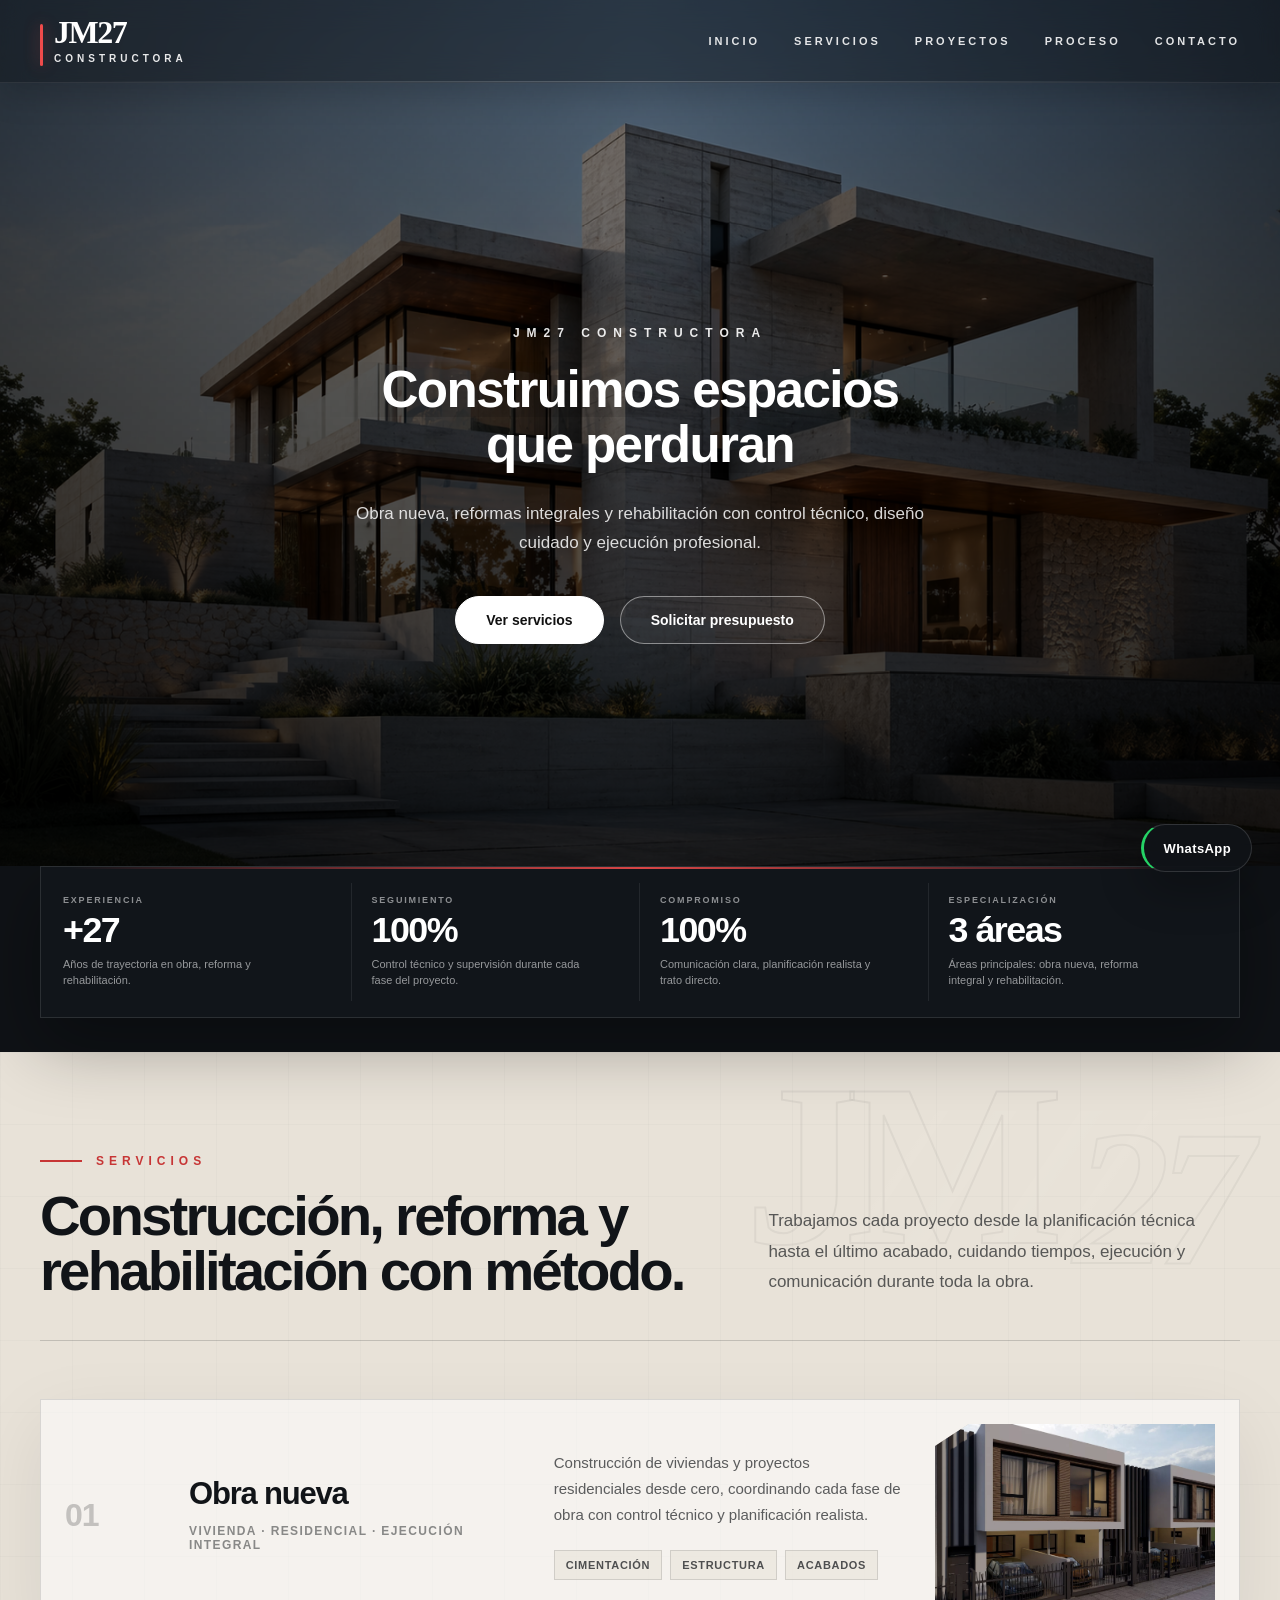
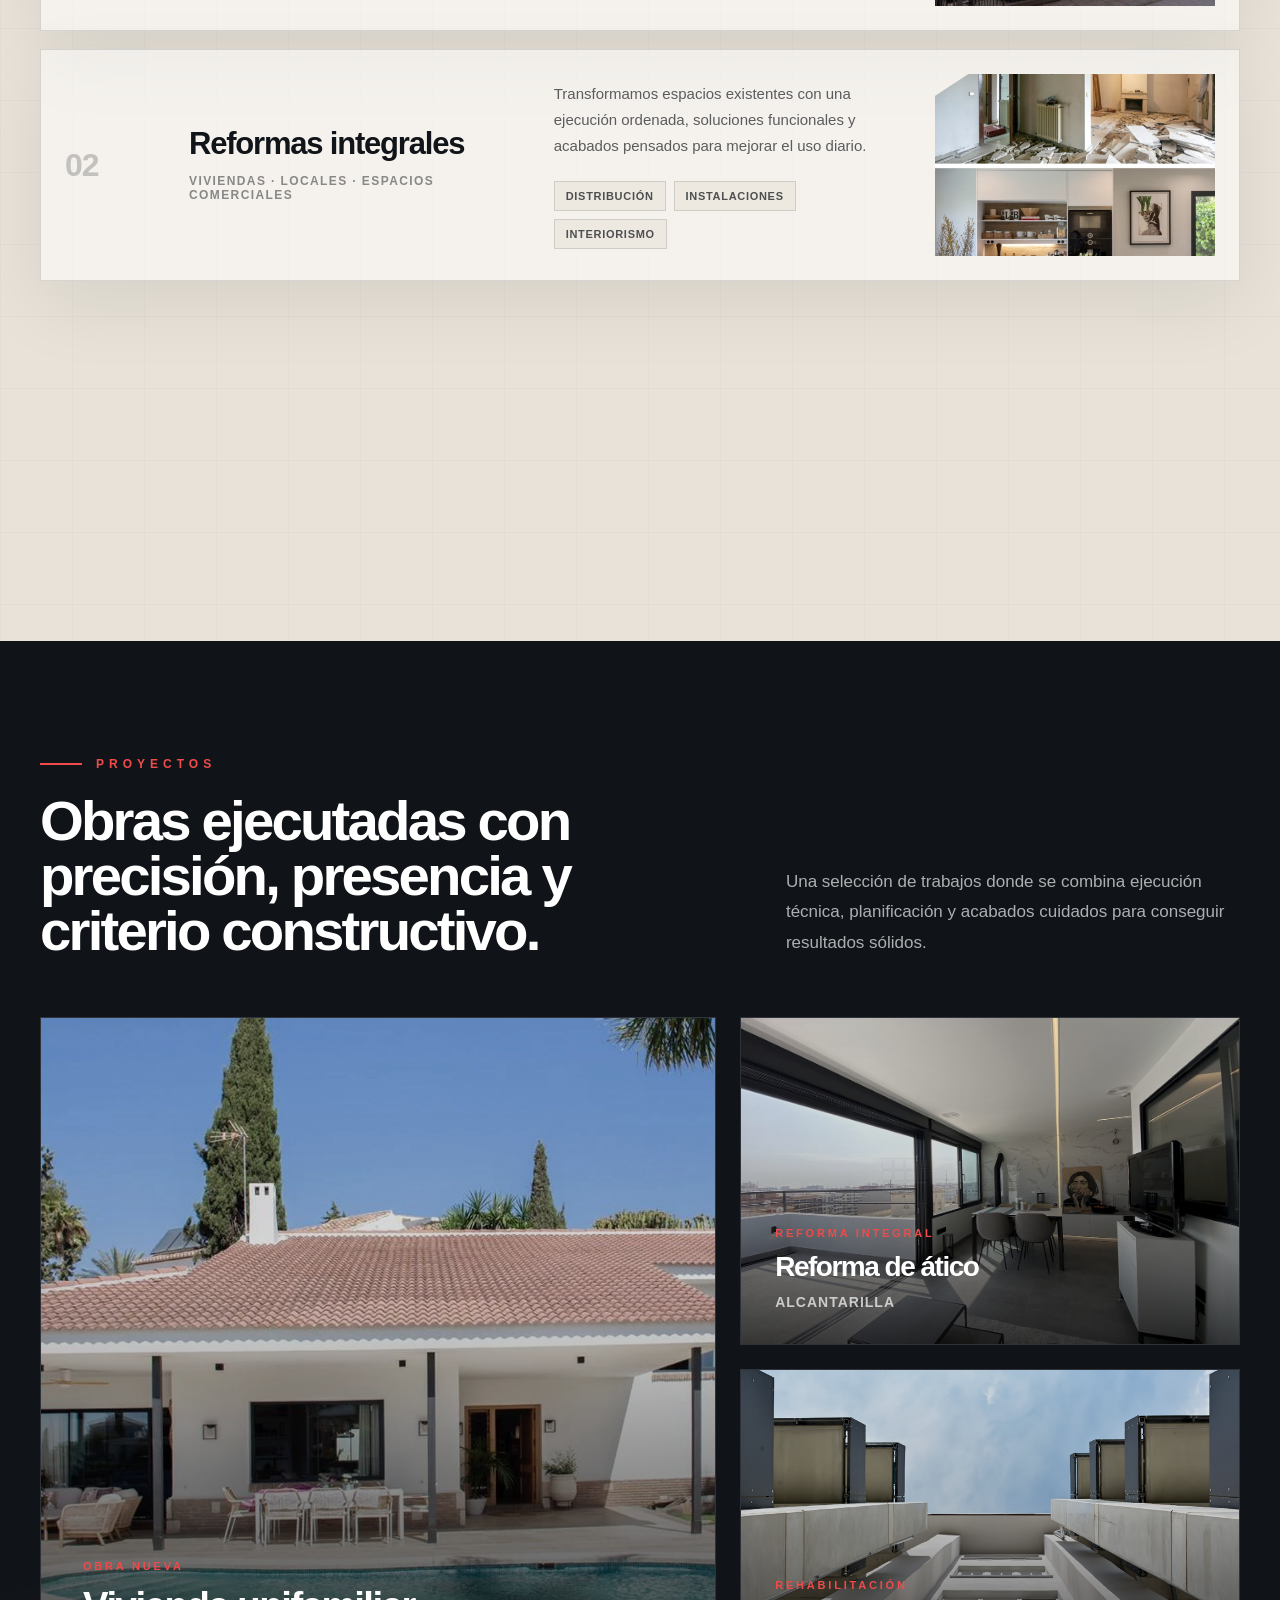
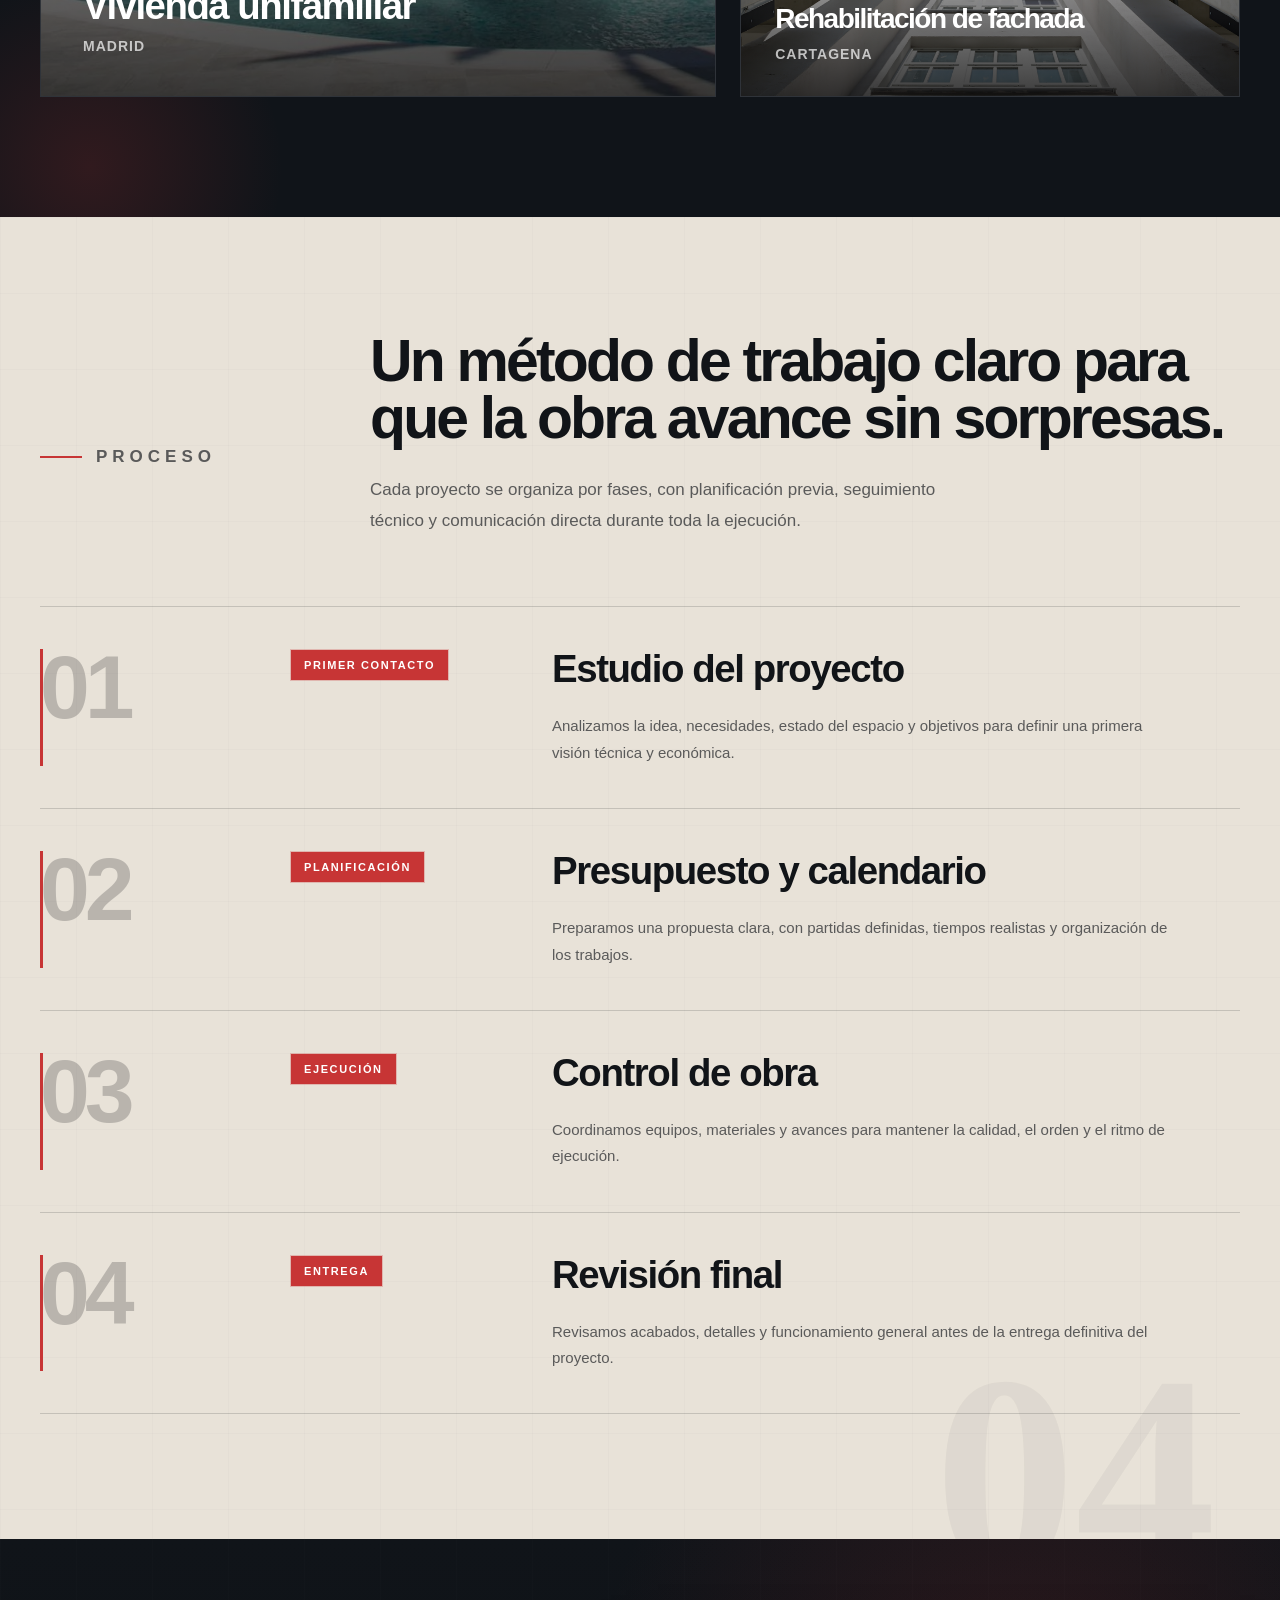
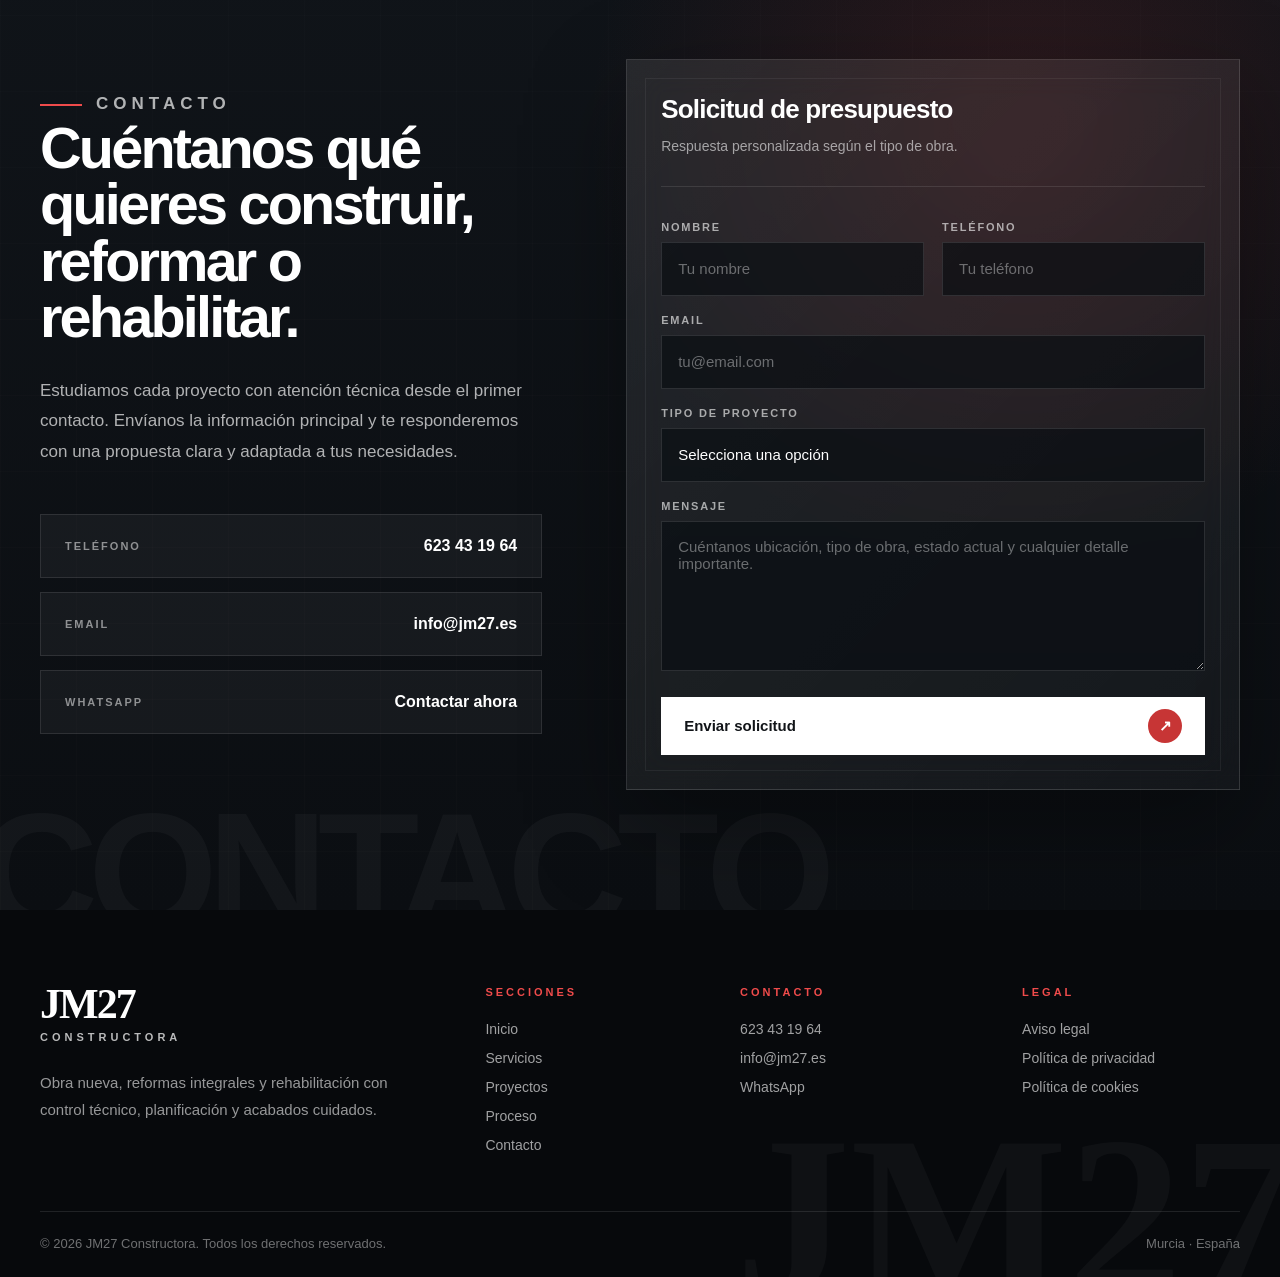
==== commit c7f67b4d: "favicon" ====
--- a/index.html
+++ b/index.html
@@ -8,6 +8,8 @@
       name="description"
       content="Obra nueva, reformas y rehabilitación en Murcia. Construcción, reformas integrales y rehabilitación de edificios con JM27 Constructora."
     />
+    <link rel="icon" type="image/png" href="favicon.png" />
+<link rel="apple-touch-icon" href="favicon.png" />
     <link rel="stylesheet" href="style.css" />
   </head>
 
--- a/style.css
+++ b/style.css
@@ -3361,4 +3361,242 @@
   .mobile-menu-inner > a {
     font-size: 34px;
   }
+}
+/* =========================
+   MÉTRICAS MÓVIL LIMPIAS
+========================= */
+
+@media (max-width: 768px) {
+  .metrics-section {
+    margin-top: -18px !important;
+    padding: 18px 0 46px !important;
+    background: #0f1216 !important;
+  }
+
+  .metrics-panel {
+    padding: 16px !important;
+    background: rgba(14, 18, 24, 0.96) !important;
+    border: 1px solid rgba(255, 255, 255, 0.12) !important;
+    box-shadow: 0 18px 46px rgba(0, 0, 0, 0.28) !important;
+  }
+
+  .metrics-panel::before {
+    display: none !important;
+  }
+
+  .metrics-panel::after {
+    left: 16px !important;
+    right: 16px !important;
+    height: 1px !important;
+  }
+
+  .metrics-intro {
+    display: none !important;
+  }
+
+  .metrics-grid {
+    display: grid !important;
+    grid-template-columns: repeat(2, 1fr) !important;
+    gap: 10px !important;
+    border: 0 !important;
+  }
+
+  .metric-card,
+  .metric-card:first-child,
+  .metric-card:last-child {
+    min-height: 112px !important;
+    padding: 18px 14px !important;
+    border: 1px solid rgba(255, 255, 255, 0.08) !important;
+    background: rgba(255, 255, 255, 0.025) !important;
+    display: flex !important;
+    flex-direction: column !important;
+    justify-content: center !important;
+  }
+
+  .metric-card::before,
+  .metric-value::after {
+    display: none !important;
+  }
+
+  .metric-label {
+    margin: 0 0 12px !important;
+    color: rgba(255, 255, 255, 0.48) !important;
+    font-size: 8px !important;
+    line-height: 1 !important;
+    letter-spacing: 1.8px !important;
+    text-align: left !important;
+  }
+
+  .metric-value {
+    display: block !important;
+    color: #ffffff !important;
+    font-size: 36px !important;
+    line-height: 0.9 !important;
+    font-weight: 900 !important;
+    letter-spacing: -1.8px !important;
+  }
+
+  .metric-card p {
+    display: none !important;
+  }
+}
+
+@media (max-width: 420px) {
+  .metric-card,
+  .metric-card:first-child,
+  .metric-card:last-child {
+    min-height: 104px !important;
+    padding: 16px 12px !important;
+  }
+
+  .metric-value {
+    font-size: 32px !important;
+  }
+
+  .metric-label {
+    font-size: 7.5px !important;
+    letter-spacing: 1.5px !important;
+  }
+}
+@media (max-width: 768px) {
+  .whatsapp-float {
+    right: 14px !important;
+    bottom: 18px !important;
+    min-height: 42px !important;
+    padding: 0 15px !important;
+    font-size: 12px !important;
+    z-index: 60 !important;
+  }
+}
+/* =========================
+   PROCESO MÓVIL LIMPIO
+========================= */
+
+@media (max-width: 768px) {
+  .process-section {
+    padding: 70px 0 76px !important;
+    overflow: hidden !important;
+  }
+
+  .process-heading {
+    margin-bottom: 34px !important;
+  }
+
+  .process-heading h2 {
+    font-size: 32px !important;
+    line-height: 1.05 !important;
+    letter-spacing: -1.2px !important;
+  }
+
+  .process-heading p {
+    max-width: 100% !important;
+    font-size: 15px !important;
+    line-height: 1.65 !important;
+  }
+
+  .process-board {
+    display: grid !important;
+    gap: 14px !important;
+    border-top: 0 !important;
+  }
+
+  .process-step {
+    position: relative !important;
+    display: grid !important;
+    grid-template-columns: 1fr !important;
+    gap: 18px !important;
+    padding: 22px !important;
+    background: rgba(255, 255, 255, 0.45) !important;
+    border: 1px solid rgba(17, 20, 24, 0.12) !important;
+    border-bottom: 1px solid rgba(17, 20, 24, 0.12) !important;
+    box-shadow: 0 16px 42px rgba(17, 20, 24, 0.06) !important;
+    overflow: hidden !important;
+  }
+
+  .process-step:hover {
+    padding-left: 22px !important;
+  }
+
+  .process-step::before {
+    display: none !important;
+  }
+
+  .process-step-number {
+    position: absolute !important;
+    right: 16px !important;
+    top: 12px !important;
+    color: rgba(17, 20, 24, 0.08) !important;
+    font-size: 82px !important;
+    line-height: 0.8 !important;
+    font-weight: 900 !important;
+    letter-spacing: -4px !important;
+    pointer-events: none !important;
+  }
+
+  .process-step-content {
+    position: relative !important;
+    z-index: 2 !important;
+    display: grid !important;
+    grid-template-columns: 1fr !important;
+    gap: 16px !important;
+  }
+
+  .process-step-content span {
+    width: fit-content !important;
+    padding: 8px 11px !important;
+    background: #c73535 !important;
+    color: #ffffff !important;
+    border: 0 !important;
+    font-size: 10px !important;
+    letter-spacing: 1.8px !important;
+  }
+
+  .process-step-content span::after {
+    display: none !important;
+  }
+
+  .process-step-content h3 {
+    margin: 0 !important;
+    max-width: 92% !important;
+    font-size: 26px !important;
+    line-height: 1.08 !important;
+    letter-spacing: -1px !important;
+  }
+
+  .process-step-content p {
+    grid-column: auto !important;
+    max-width: 100% !important;
+    margin: 0 !important;
+    color: rgba(17, 20, 24, 0.66) !important;
+    font-size: 14px !important;
+    line-height: 1.65 !important;
+  }
+
+  .process-section::after {
+    display: none !important;
+  }
+}
+
+@media (max-width: 420px) {
+  .process-step {
+    padding: 20px !important;
+  }
+
+  .process-step:hover {
+    padding-left: 20px !important;
+  }
+
+  .process-step-number {
+    right: 12px !important;
+    top: 10px !important;
+    font-size: 70px !important;
+  }
+
+  .process-step-content h3 {
+    font-size: 24px !important;
+  }
+
+  .process-step-content p {
+    font-size: 13.5px !important;
+  }
 }
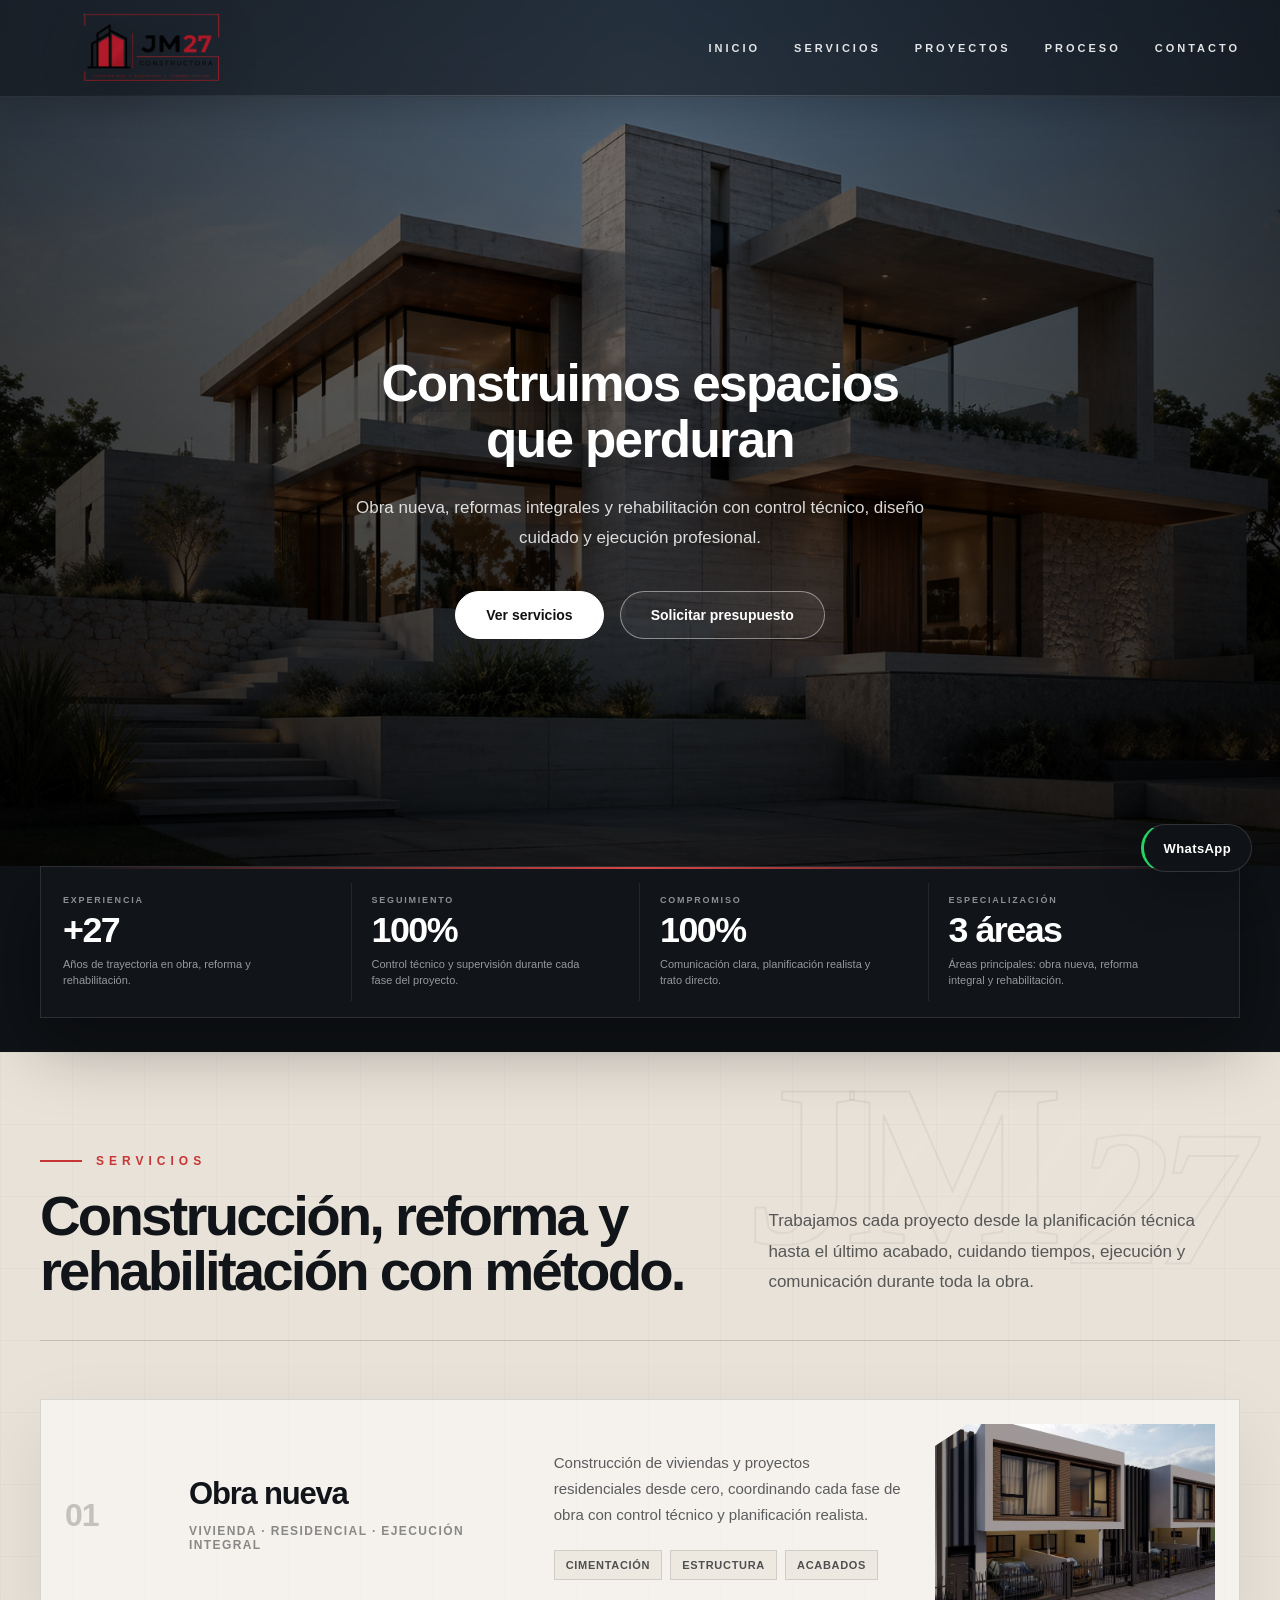
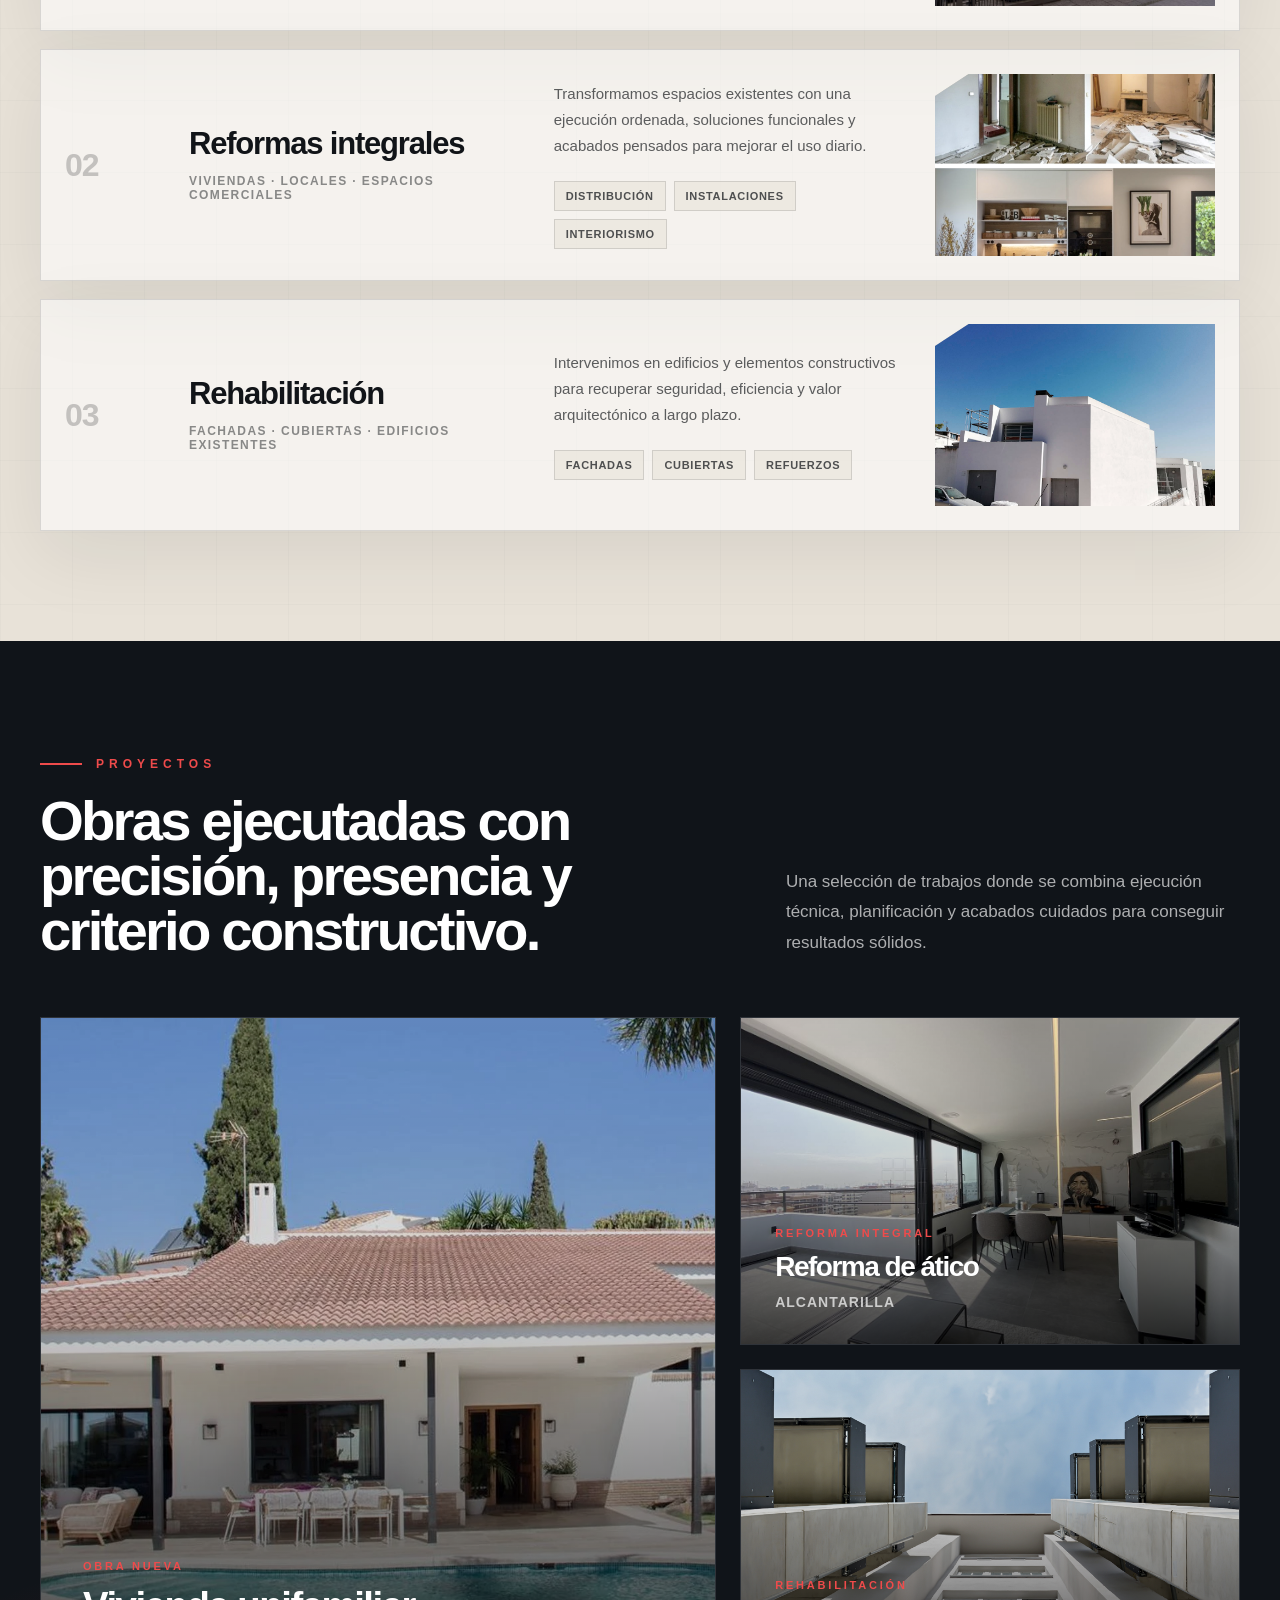
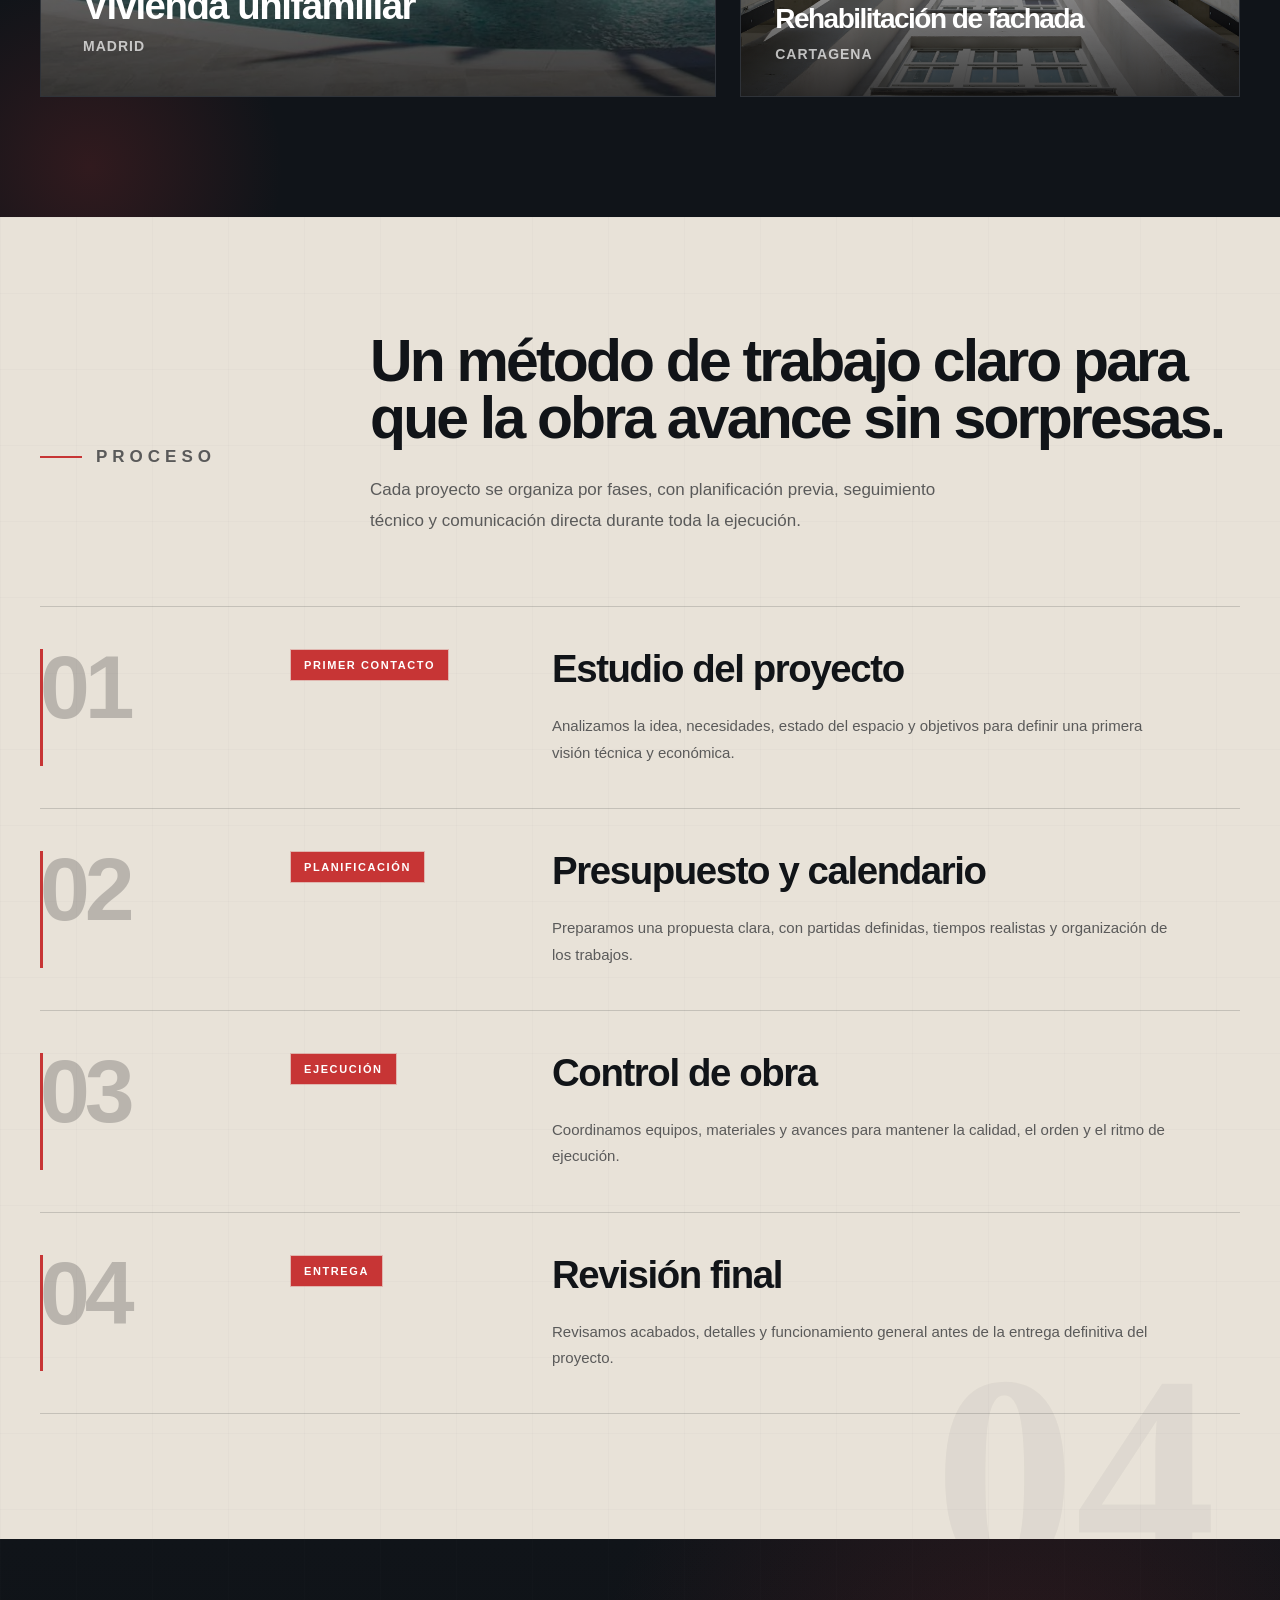
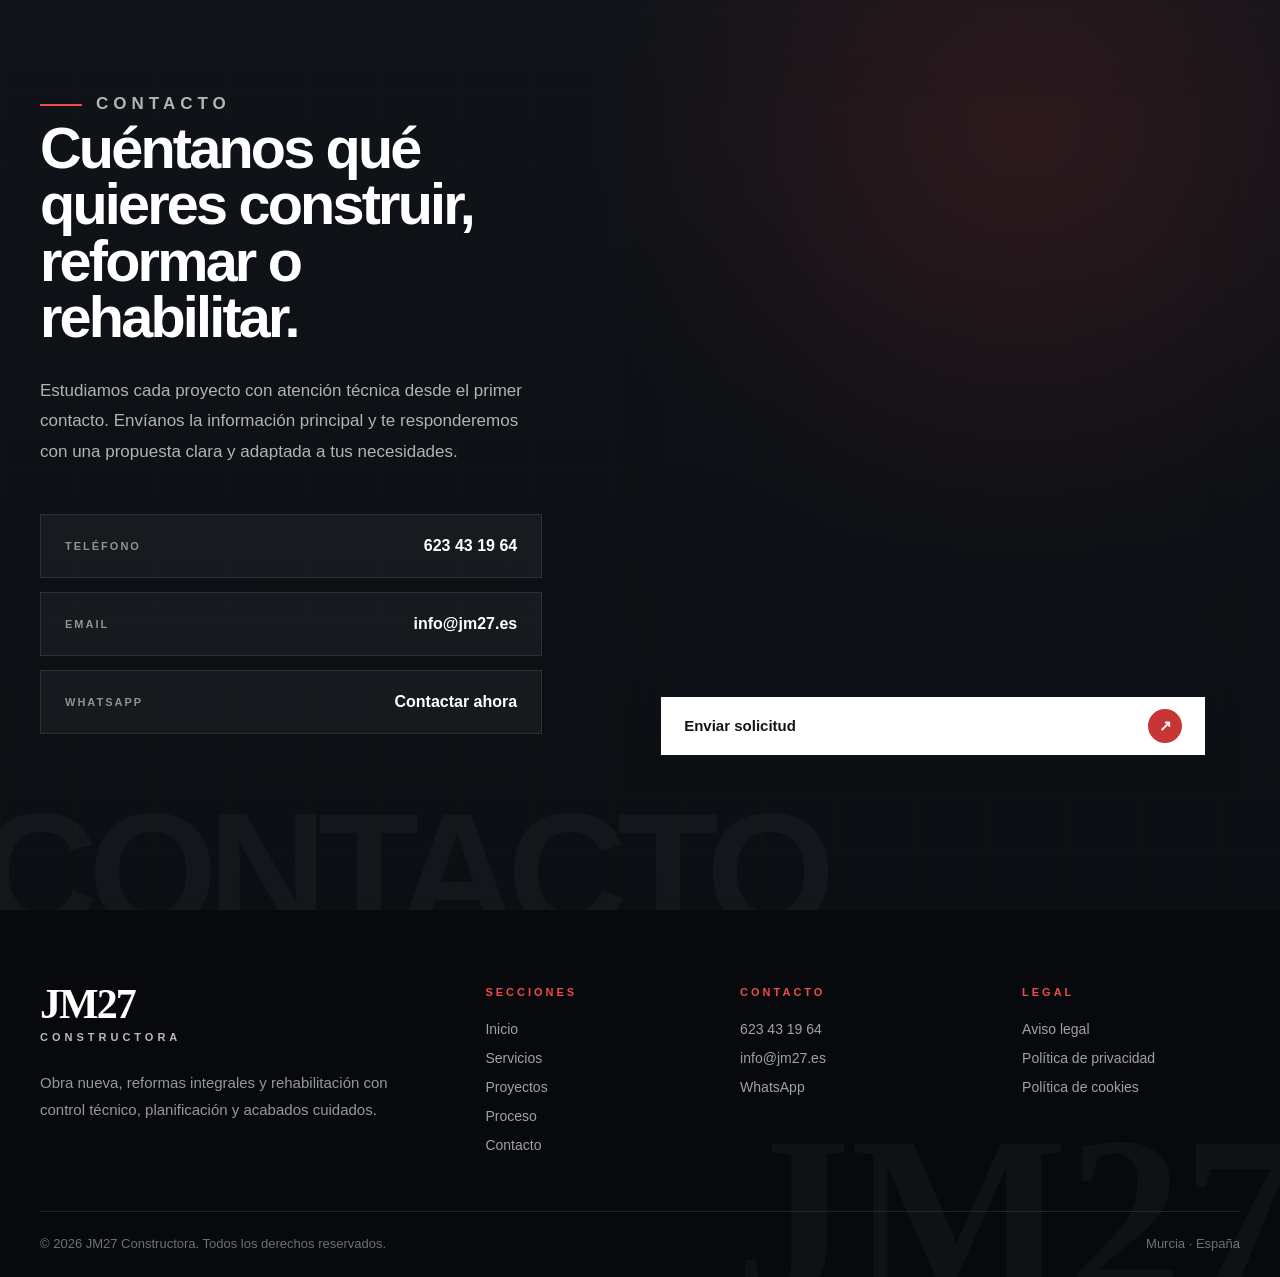
==== commit ab12dfcf: "logo" ====
--- a/index.html
+++ b/index.html
@@ -3,13 +3,16 @@
   <head>
     <meta charset="UTF-8" />
     <meta name="viewport" content="width=device-width, initial-scale=1.0" />
+
     <title>JM27 Constructora</title>
+
     <meta
       name="description"
       content="Obra nueva, reformas y rehabilitación en Murcia. Construcción, reformas integrales y rehabilitación de edificios con JM27 Constructora."
     />
+
     <link rel="icon" type="image/png" href="favicon.png" />
-<link rel="apple-touch-icon" href="favicon.png" />
+    <link rel="apple-touch-icon" href="favicon.png" />
     <link rel="stylesheet" href="style.css" />
   </head>
 
@@ -19,39 +22,46 @@
       <header class="header header-absolute">
         <div class="container header-inner">
           <a href="#inicio" class="logo logo-light" aria-label="JM27 Constructora">
-            <div class="logo-mark">JM27</div>
-            <div class="logo-subtitle">Constructora</div>
+            <img src="img/logo2.png" alt="JM27 Constructora" class="logo-img" />
           </a>
 
-<nav class="nav nav-light" aria-label="Navegación principal">
-  <a href="#inicio">Inicio</a>
-  <a href="#servicios">Servicios</a>
-  <a href="#proyectos">Proyectos</a>
-  <a href="#proceso">Proceso</a>
-  <a href="#contacto">Contacto</a>
-</nav>
-
-<button class="menu-toggle" type="button" aria-label="Abrir menú" aria-expanded="false">
-  <span></span>
-  <span></span>
-</button>
+          <nav class="nav nav-light" aria-label="Navegación principal">
+            <a href="#inicio">Inicio</a>
+            <a href="#servicios">Servicios</a>
+            <a href="#proyectos">Proyectos</a>
+            <a href="#proceso">Proceso</a>
+            <a href="#contacto">Contacto</a>
+          </nav>
+
+          <button
+            class="menu-toggle"
+            type="button"
+            aria-label="Abrir menú"
+            aria-expanded="false"
+          >
+            <span></span>
+            <span></span>
+          </button>
         </div>
       </header>
-<div class="mobile-menu" aria-hidden="true">
-  <div class="mobile-menu-inner">
-    <a href="#inicio">Inicio</a>
-    <a href="#servicios">Servicios</a>
-    <a href="#proyectos">Proyectos</a>
-    <a href="#proceso">Proceso</a>
-    <a href="#contacto">Contacto</a>
-
-    <div class="mobile-menu-contact">
-      <span>Contacto directo</span>
-      <a href="tel:+34623431964">623 43 19 64</a>
-      <a href="mailto:info@jm27.es">info@jm27.es</a>
-    </div>
-  </div>
-</div>
+
+      <!-- MENÚ MÓVIL -->
+      <div class="mobile-menu" aria-hidden="true">
+        <div class="mobile-menu-inner">
+          <a href="#inicio">Inicio</a>
+          <a href="#servicios">Servicios</a>
+          <a href="#proyectos">Proyectos</a>
+          <a href="#proceso">Proceso</a>
+          <a href="#contacto">Contacto</a>
+
+          <div class="mobile-menu-contact">
+            <span>Contacto directo</span>
+            <a href="tel:+34623431964">623 43 19 64</a>
+            <a href="mailto:info@jm27.es">info@jm27.es</a>
+          </div>
+        </div>
+      </div>
+
       <main>
         <!-- HERO PRINCIPAL -->
         <section id="inicio" class="hero hero-cover">
@@ -60,7 +70,7 @@
 
           <div class="container hero-center">
             <div class="hero-content">
-              <p class="hero-kicker">JM27 Constructora</p>
+              <p class="hero-kicker">JM27 Constructora · Murcia</p>
 
               <h1
                 class="hero-title luxury-title"
@@ -88,71 +98,72 @@
             </div>
           </div>
         </section>
+
         <!-- MÉTRICAS DE CONFIANZA -->
-<section class="metrics-section" aria-label="Datos de confianza JM27">
-  <div class="container">
-    <div class="metrics-panel">
-      <div class="metrics-intro">
-        <p>Confianza construida con método</p>
-        <h2>Datos que reflejan experiencia, control y compromiso.</h2>
-      </div>
-
-      <div class="metrics-grid">
-        <article class="metric-card">
-          <span class="metric-label">Experiencia</span>
-          <div class="metric-value">
-            <span
-              class="count-up"
-              data-target="27"
-              data-prefix="+"
-              data-suffix=""
-            >0</span>
-          </div>
-          <p>Años de trayectoria en obra, reforma y rehabilitación.</p>
-        </article>
-
-        <article class="metric-card">
-          <span class="metric-label">Seguimiento</span>
-          <div class="metric-value">
-            <span
-              class="count-up"
-              data-target="100"
-              data-prefix=""
-              data-suffix="%"
-            >0</span>
-          </div>
-          <p>Control técnico y supervisión durante cada fase del proyecto.</p>
-        </article>
-
-        <article class="metric-card">
-          <span class="metric-label">Compromiso</span>
-          <div class="metric-value">
-            <span
-              class="count-up"
-              data-target="100"
-              data-prefix=""
-              data-suffix="%"
-            >0</span>
-          </div>
-          <p>Comunicación clara, planificación realista y trato directo.</p>
-        </article>
-
-        <article class="metric-card">
-          <span class="metric-label">Especialización</span>
-          <div class="metric-value">
-            <span
-              class="count-up"
-              data-target="3"
-              data-prefix=""
-              data-suffix=" áreas"
-            >0</span>
-          </div>
-          <p>Áreas principales: obra nueva, reforma integral y rehabilitación.</p>
-        </article>
-      </div>
-    </div>
-  </div>
-</section>
+        <section class="metrics-section" aria-label="Datos de confianza JM27">
+          <div class="container">
+            <div class="metrics-panel">
+              <div class="metrics-intro">
+                <p>Confianza construida con método</p>
+                <h2>Datos que reflejan experiencia, control y compromiso.</h2>
+              </div>
+
+              <div class="metrics-grid">
+                <article class="metric-card">
+                  <span class="metric-label">Experiencia</span>
+                  <div class="metric-value">
+                    <span
+                      class="count-up"
+                      data-target="27"
+                      data-prefix="+"
+                      data-suffix=""
+                    >0</span>
+                  </div>
+                  <p>Años de trayectoria en obra, reforma y rehabilitación.</p>
+                </article>
+
+                <article class="metric-card">
+                  <span class="metric-label">Seguimiento</span>
+                  <div class="metric-value">
+                    <span
+                      class="count-up"
+                      data-target="100"
+                      data-prefix=""
+                      data-suffix="%"
+                    >0</span>
+                  </div>
+                  <p>Control técnico y supervisión durante cada fase del proyecto.</p>
+                </article>
+
+                <article class="metric-card">
+                  <span class="metric-label">Compromiso</span>
+                  <div class="metric-value">
+                    <span
+                      class="count-up"
+                      data-target="100"
+                      data-prefix=""
+                      data-suffix="%"
+                    >0</span>
+                  </div>
+                  <p>Comunicación clara, planificación realista y trato directo.</p>
+                </article>
+
+                <article class="metric-card">
+                  <span class="metric-label">Especialización</span>
+                  <div class="metric-value">
+                    <span
+                      class="count-up"
+                      data-target="3"
+                      data-prefix=""
+                      data-suffix=" áreas"
+                    >0</span>
+                  </div>
+                  <p>Áreas principales: obra nueva, reforma integral y rehabilitación.</p>
+                </article>
+              </div>
+            </div>
+          </div>
+        </section>
 
         <!-- SERVICIOS -->
         <section id="servicios" class="services-section">
@@ -264,314 +275,317 @@
         </section>
 
         <!-- PROYECTOS -->
-<!-- PROYECTOS -->
-<section id="proyectos" class="projects-section">
-  <div class="container">
-    <div class="projects-heading">
-      <p class="projects-label">Proyectos</p>
-
-      <div class="projects-heading-row">
-        <h2>Obras ejecutadas con precisión, presencia y criterio constructivo.</h2>
-
-        <p>
-          Una selección de trabajos donde se combina ejecución técnica,
-          planificación y acabados cuidados para conseguir resultados sólidos.
-        </p>
-      </div>
-    </div>
-
-    <div class="projects-layout">
-      <article class="project-featured">
-        <a href="#" class="project-link" aria-label="Ver proyecto de vivienda unifamiliar">
-          <div class="project-image">
-            <img src="img/vivienda.webp" alt="Vivienda unifamiliar de obra nueva" />
-          </div>
-
-          <div class="project-info">
-            <div>
-              <span class="project-category">Obra nueva</span>
-              <h3>Vivienda unifamiliar</h3>
-              <p>Madrid</p>
-            </div>
-
-            <span class="project-arrow">↗</span>
-          </div>
-        </a>
-      </article>
-
-      <div class="projects-side">
-        <article class="project-card">
-          <a href="#" class="project-link" aria-label="Ver proyecto de reforma de ático">
-            <div class="project-image">
-              <img src="img/atico.jpg" alt="Reforma integral de ático" />
-            </div>
-
-            <div class="project-info">
-              <div>
-                <span class="project-category">Reforma integral</span>
-                <h3>Reforma de ático</h3>
-                <p>Alcantarilla</p>
-              </div>
-
-              <span class="project-arrow">↗</span>
-            </div>
-          </a>
-        </article>
-
-        <article class="project-card">
-          <a href="#" class="project-link" aria-label="Ver proyecto de rehabilitación de fachada">
-            <div class="project-image">
-              <img src="img/rehabilitación.jpg" alt="Rehabilitación de fachada" />
-            </div>
-
-            <div class="project-info">
-              <div>
-                <span class="project-category">Rehabilitación</span>
-                <h3>Rehabilitación de fachada</h3>
-                <p>Cartagena</p>
-              </div>
-
-              <span class="project-arrow">↗</span>
-            </div>
-          </a>
-        </article>
-      </div>
-    </div>
-  </div>
-</section>
-
-<!-- PROCESO -->
-<section id="proceso" class="process-section">
-  <div class="container">
-    <div class="process-heading">
-      <p class="process-label">Proceso</p>
-
-      <div class="process-heading-content">
-        <h2>Un método de trabajo claro para que la obra avance sin sorpresas.</h2>
-
-        <p>
-          Cada proyecto se organiza por fases, con planificación previa,
-          seguimiento técnico y comunicación directa durante toda la ejecución.
-        </p>
-      </div>
-    </div>
-
-    <div class="process-board">
-      <article class="process-step">
-        <div class="process-step-number">01</div>
-        <div class="process-step-content">
-          <span>Primer contacto</span>
-          <h3>Estudio del proyecto</h3>
-          <p>
-            Analizamos la idea, necesidades, estado del espacio y objetivos para
-            definir una primera visión técnica y económica.
-          </p>
+        <section id="proyectos" class="projects-section">
+          <div class="container">
+            <div class="projects-heading">
+              <p class="projects-label">Proyectos</p>
+
+              <div class="projects-heading-row">
+                <h2>Obras ejecutadas con precisión, presencia y criterio constructivo.</h2>
+
+                <p>
+                  Una selección de trabajos donde se combina ejecución técnica,
+                  planificación y acabados cuidados para conseguir resultados sólidos.
+                </p>
+              </div>
+            </div>
+
+            <div class="projects-layout">
+              <article class="project-featured">
+                <a href="#" class="project-link" aria-label="Ver proyecto de vivienda unifamiliar">
+                  <div class="project-image">
+                    <img src="img/vivienda.webp" alt="Vivienda unifamiliar de obra nueva" />
+                  </div>
+
+                  <div class="project-info">
+                    <div>
+                      <span class="project-category">Obra nueva</span>
+                      <h3>Vivienda unifamiliar</h3>
+                      <p>Madrid</p>
+                    </div>
+
+                    <span class="project-arrow">↗</span>
+                  </div>
+                </a>
+              </article>
+
+              <div class="projects-side">
+                <article class="project-card">
+                  <a href="#" class="project-link" aria-label="Ver proyecto de reforma de ático">
+                    <div class="project-image">
+                      <img src="img/atico.jpg" alt="Reforma integral de ático" />
+                    </div>
+
+                    <div class="project-info">
+                      <div>
+                        <span class="project-category">Reforma integral</span>
+                        <h3>Reforma de ático</h3>
+                        <p>Alcantarilla</p>
+                      </div>
+
+                      <span class="project-arrow">↗</span>
+                    </div>
+                  </a>
+                </article>
+
+                <article class="project-card">
+                  <a href="#" class="project-link" aria-label="Ver proyecto de rehabilitación de fachada">
+                    <div class="project-image">
+                      <img src="img/rehabilitación.jpg" alt="Rehabilitación de fachada" />
+                    </div>
+
+                    <div class="project-info">
+                      <div>
+                        <span class="project-category">Rehabilitación</span>
+                        <h3>Rehabilitación de fachada</h3>
+                        <p>Cartagena</p>
+                      </div>
+
+                      <span class="project-arrow">↗</span>
+                    </div>
+                  </a>
+                </article>
+              </div>
+            </div>
+          </div>
+        </section>
+
+        <!-- PROCESO -->
+        <section id="proceso" class="process-section">
+          <div class="container">
+            <div class="process-heading">
+              <p class="process-label">Proceso</p>
+
+              <div class="process-heading-content">
+                <h2>Un método de trabajo claro para que la obra avance sin sorpresas.</h2>
+
+                <p>
+                  Cada proyecto se organiza por fases, con planificación previa,
+                  seguimiento técnico y comunicación directa durante toda la ejecución.
+                </p>
+              </div>
+            </div>
+
+            <div class="process-board">
+              <article class="process-step">
+                <div class="process-step-number">01</div>
+                <div class="process-step-content">
+                  <span>Primer contacto</span>
+                  <h3>Estudio del proyecto</h3>
+                  <p>
+                    Analizamos la idea, necesidades, estado del espacio y objetivos para
+                    definir una primera visión técnica y económica.
+                  </p>
+                </div>
+              </article>
+
+              <article class="process-step">
+                <div class="process-step-number">02</div>
+                <div class="process-step-content">
+                  <span>Planificación</span>
+                  <h3>Presupuesto y calendario</h3>
+                  <p>
+                    Preparamos una propuesta clara, con partidas definidas, tiempos
+                    realistas y organización de los trabajos.
+                  </p>
+                </div>
+              </article>
+
+              <article class="process-step">
+                <div class="process-step-number">03</div>
+                <div class="process-step-content">
+                  <span>Ejecución</span>
+                  <h3>Control de obra</h3>
+                  <p>
+                    Coordinamos equipos, materiales y avances para mantener la calidad,
+                    el orden y el ritmo de ejecución.
+                  </p>
+                </div>
+              </article>
+
+              <article class="process-step">
+                <div class="process-step-number">04</div>
+                <div class="process-step-content">
+                  <span>Entrega</span>
+                  <h3>Revisión final</h3>
+                  <p>
+                    Revisamos acabados, detalles y funcionamiento general antes de la
+                    entrega definitiva del proyecto.
+                  </p>
+                </div>
+              </article>
+            </div>
+          </div>
+        </section>
+
+        <!-- CONTACTO -->
+        <section id="contacto" class="contact-section">
+          <div class="container contact-layout">
+            <div class="contact-content">
+              <p class="contact-label">Contacto</p>
+
+              <h2>Cuéntanos qué quieres construir, reformar o rehabilitar.</h2>
+
+              <p>
+                Estudiamos cada proyecto con atención técnica desde el primer contacto.
+                Envíanos la información principal y te responderemos con una propuesta
+                clara y adaptada a tus necesidades.
+              </p>
+
+              <div class="contact-direct">
+                <a href="tel:+34623431964" class="contact-direct-item">
+                  <span>Teléfono</span>
+                  <strong>623 43 19 64</strong>
+                </a>
+
+                <a href="mailto:info@jm27.es" class="contact-direct-item">
+                  <span>Email</span>
+                  <strong>info@jm27.es</strong>
+                </a>
+
+                <a
+                  href="https://wa.me/34623431964"
+                  target="_blank"
+                  rel="noreferrer"
+                  class="contact-direct-item"
+                >
+                  <span>WhatsApp</span>
+                  <strong>Contactar ahora</strong>
+                </a>
+              </div>
+            </div>
+
+            <div class="contact-panel">
+              <div class="contact-panel-head">
+                <span>Solicitud de presupuesto</span>
+                <p>Respuesta personalizada según el tipo de obra.</p>
+              </div>
+
+              <form
+                class="contact-form"
+                action="https://formsubmit.co/info@jm27.es"
+                method="POST"
+              >
+                <input type="hidden" name="_captcha" value="false" />
+                <input
+                  type="hidden"
+                  name="_subject"
+                  value="Nueva solicitud desde la web JM27"
+                />
+                <input
+                  type="hidden"
+                  name="_next"
+                  value="https://jm27.es/gracias.html"
+                />
+
+                <div class="form-row">
+                  <label>
+                    <span>Nombre</span>
+                    <input type="text" name="nombre" placeholder="Tu nombre" required />
+                  </label>
+
+                  <label>
+                    <span>Teléfono</span>
+                    <input
+                      type="tel"
+                      name="telefono"
+                      placeholder="Tu teléfono"
+                      required
+                    />
+                  </label>
+                </div>
+
+                <label>
+                  <span>Email</span>
+                  <input type="email" name="email" placeholder="tu@email.com" required />
+                </label>
+
+                <label>
+                  <span>Tipo de proyecto</span>
+                  <select name="tipo_proyecto" required>
+                    <option value="">Selecciona una opción</option>
+                    <option value="Obra nueva">Obra nueva</option>
+                    <option value="Reforma integral">Reforma integral</option>
+                    <option value="Rehabilitación">Rehabilitación</option>
+                    <option value="Otro">Otro</option>
+                  </select>
+                </label>
+
+                <label>
+                  <span>Mensaje</span>
+                  <textarea
+                    name="mensaje"
+                    placeholder="Cuéntanos ubicación, tipo de obra, estado actual y cualquier detalle importante."
+                    required
+                  ></textarea>
+                </label>
+
+                <button type="submit" class="contact-submit">
+                  Enviar solicitud
+                  <span>↗</span>
+                </button>
+              </form>
+            </div>
+          </div>
+        </section>
+      </main>
+
+      <!-- FOOTER -->
+      <footer class="footer">
+        <div class="container footer-layout">
+          <div class="footer-brand">
+            <a href="#inicio" class="footer-logo" aria-label="JM27 Constructora">
+              <span>JM27</span>
+              <small>Constructora</small>
+            </a>
+
+            <p>
+              Obra nueva, reformas integrales y rehabilitación con control técnico,
+              planificación y acabados cuidados.
+            </p>
+          </div>
+
+          <div class="footer-col">
+            <span>Secciones</span>
+            <a href="#inicio">Inicio</a>
+            <a href="#servicios">Servicios</a>
+            <a href="#proyectos">Proyectos</a>
+            <a href="#proceso">Proceso</a>
+            <a href="#contacto">Contacto</a>
+          </div>
+
+          <div class="footer-col">
+            <span>Contacto</span>
+            <a href="tel:+34623431964">623 43 19 64</a>
+            <a href="mailto:info@jm27.es">info@jm27.es</a>
+            <a href="https://wa.me/34623431964" target="_blank" rel="noreferrer">
+              WhatsApp
+            </a>
+          </div>
+
+          <div class="footer-col">
+            <span>Legal</span>
+            <a href="#">Aviso legal</a>
+            <a href="#">Política de privacidad</a>
+            <a href="#">Política de cookies</a>
+          </div>
         </div>
-      </article>
-
-      <article class="process-step">
-        <div class="process-step-number">02</div>
-        <div class="process-step-content">
-          <span>Planificación</span>
-          <h3>Presupuesto y calendario</h3>
-          <p>
-            Preparamos una propuesta clara, con partidas definidas, tiempos
-            realistas y organización de los trabajos.
-          </p>
+
+        <div class="container footer-bottom">
+          <p>© 2026 JM27 Constructora. Todos los derechos reservados.</p>
+          <p>Murcia · España</p>
         </div>
-      </article>
-
-      <article class="process-step">
-        <div class="process-step-number">03</div>
-        <div class="process-step-content">
-          <span>Ejecución</span>
-          <h3>Control de obra</h3>
-          <p>
-            Coordinamos equipos, materiales y avances para mantener la calidad,
-            el orden y el ritmo de ejecución.
-          </p>
-        </div>
-      </article>
-
-      <article class="process-step">
-        <div class="process-step-number">04</div>
-        <div class="process-step-content">
-          <span>Entrega</span>
-          <h3>Revisión final</h3>
-          <p>
-            Revisamos acabados, detalles y funcionamiento general antes de la
-            entrega definitiva del proyecto.
-          </p>
-        </div>
-      </article>
-    </div>
-  </div>
-</section>
-
-<!-- CONTACTO -->
-<section id="contacto" class="contact-section">
-  <div class="container contact-layout">
-    <div class="contact-content">
-      <p class="contact-label">Contacto</p>
-
-      <h2>Cuéntanos qué quieres construir, reformar o rehabilitar.</h2>
-
-      <p>
-        Estudiamos cada proyecto con atención técnica desde el primer contacto.
-        Envíanos la información principal y te responderemos con una propuesta
-        clara y adaptada a tus necesidades.
-      </p>
-
-      <div class="contact-direct">
-        <a href="tel:+34623431964" class="contact-direct-item">
-          <span>Teléfono</span>
-          <strong>623 43 19 64</strong>
-        </a>
-
-        <a href="mailto:info@jm27.es" class="contact-direct-item">
-          <span>Email</span>
-          <strong>info@jm27.es</strong>
-        </a>
-
-        <a
-          href="https://wa.me/34623431964"
-          target="_blank"
-          rel="noreferrer"
-          class="contact-direct-item"
-        >
-          <span>WhatsApp</span>
-          <strong>Contactar ahora</strong>
-        </a>
-      </div>
-    </div>
-
-    <div class="contact-panel">
-      <div class="contact-panel-head">
-        <span>Solicitud de presupuesto</span>
-        <p>Respuesta personalizada según el tipo de obra.</p>
-      </div>
-
-      <form
-        class="contact-form"
-        action="https://formsubmit.co/info@jm27.es"
-        method="POST"
+      </footer>
+
+      <a
+        href="https://wa.me/34623431964"
+        target="_blank"
+        rel="noreferrer"
+        class="whatsapp-float"
       >
-        <input type="hidden" name="_captcha" value="false" />
-        <input
-          type="hidden"
-          name="_subject"
-          value="Nueva solicitud desde la web JM27"
-        />
-        <input
-          type="hidden"
-          name="_next"
-          value="https://jm27.es/gracias.html"
-        />
-
-        <div class="form-row">
-          <label>
-            <span>Nombre</span>
-            <input type="text" name="nombre" placeholder="Tu nombre" required />
-          </label>
-
-          <label>
-            <span>Teléfono</span>
-            <input
-              type="tel"
-              name="telefono"
-              placeholder="Tu teléfono"
-              required
-            />
-          </label>
-        </div>
-
-        <label>
-          <span>Email</span>
-          <input type="email" name="email" placeholder="tu@email.com" required />
-        </label>
-
-        <label>
-          <span>Tipo de proyecto</span>
-          <select name="tipo_proyecto" required>
-            <option value="">Selecciona una opción</option>
-            <option value="Obra nueva">Obra nueva</option>
-            <option value="Reforma integral">Reforma integral</option>
-            <option value="Rehabilitación">Rehabilitación</option>
-            <option value="Otro">Otro</option>
-          </select>
-        </label>
-
-        <label>
-          <span>Mensaje</span>
-          <textarea
-            name="mensaje"
-            placeholder="Cuéntanos ubicación, tipo de obra, estado actual y cualquier detalle importante."
-            required
-          ></textarea>
-        </label>
-
-        <button type="submit" class="contact-submit">
-          Enviar solicitud
-          <span>↗</span>
-        </button>
-      </form>
-    </div>
-  </div>
-</section>
-<!-- FOOTER -->
-<footer class="footer">
-  <div class="container footer-layout">
-    <div class="footer-brand">
-      <a href="#inicio" class="footer-logo" aria-label="JM27 Constructora">
-        <span>JM27</span>
-        <small>Constructora</small>
-      </a>
-
-      <p>
-        Obra nueva, reformas integrales y rehabilitación con control técnico,
-        planificación y acabados cuidados.
-      </p>
-    </div>
-
-    <div class="footer-col">
-      <span>Secciones</span>
-      <a href="#inicio">Inicio</a>
-      <a href="#servicios">Servicios</a>
-      <a href="#proyectos">Proyectos</a>
-      <a href="#proceso">Proceso</a>
-      <a href="#contacto">Contacto</a>
-    </div>
-
-    <div class="footer-col">
-      <span>Contacto</span>
-      <a href="tel:+34623431964">623 43 19 64</a>
-      <a href="mailto:info@jm27.es">info@jm27.es</a>
-      <a href="https://wa.me/34623431964" target="_blank" rel="noreferrer">
-        WhatsApp
+        <span>WhatsApp</span>
       </a>
     </div>
-
-    <div class="footer-col">
-      <span>Legal</span>
-      <a href="#">Aviso legal</a>
-      <a href="#">Política de privacidad</a>
-      <a href="#">Política de cookies</a>
-    </div>
-  </div>
-
-  <div class="container footer-bottom">
-    <p>© 2026 JM27 Constructora. Todos los derechos reservados.</p>
-    <p>Murcia · España</p>
-  </div>
-</footer>
-<a
-  href="https://wa.me/34623431964"
-  target="_blank"
-  rel="noreferrer"
-  class="whatsapp-float"
->
-  <span>WhatsApp</span>
-</a>
 
     <script src="script.js"></script>
   </body>
--- a/style.css
+++ b/style.css
@@ -28,6 +28,7 @@
 
 img {
   max-width: 100%;
+  height: auto;
   display: block;
 }
 
@@ -57,8 +58,8 @@
   left: 0;
   width: 100%;
   z-index: 20;
-  padding: 14px 0;
-  background: rgba(12, 17, 22, 0.42);
+  padding: 10px 0;
+  background: rgba(12, 17, 22, 0.52);
   backdrop-filter: blur(14px);
   -webkit-backdrop-filter: blur(14px);
   border-bottom: 1px solid rgba(255, 255, 255, 0.08);
@@ -67,6 +68,11 @@
   transform: translateY(-18px);
   animation: headerReveal 0.9s ease forwards;
   animation-delay: 0.15s;
+  transition:
+    padding 0.3s ease,
+    background 0.3s ease,
+    box-shadow 0.3s ease,
+    border-color 0.3s ease;
 }
 
 .header-absolute::after {
@@ -86,30 +92,42 @@
 }
 
 .header-inner {
-  min-height: 54px;
+  min-height: 76px;
   display: flex;
   align-items: center;
   justify-content: space-between;
-}
-
+  gap: 28px;
+}
+
+/* Logo con imagen logo2.png */
 .logo {
   position: relative;
-  padding-left: 14px;
+  display: flex;
+  align-items: center;
+  justify-content: flex-start;
+  flex: 0 0 auto;
+  width: auto;
+  max-width: 240px;
+  padding-left: 0 !important;
   text-decoration: none;
+  overflow: visible;
 }
 
 .logo::before {
-  content: "";
-  position: absolute;
-  left: 0;
-  top: 6px;
-  width: 3px;
-  height: 42px;
-  border-radius: 999px;
-  background: #ef4b4b;
-  box-shadow: 0 0 16px rgba(239, 75, 75, 0.45);
-}
-
+  display: none !important;
+}
+
+.logo-img {
+  width: 220px;
+  max-width: 220px;
+  max-height: 74px;
+  height: auto;
+  display: block;
+  object-fit: contain;
+  filter: drop-shadow(0 10px 24px rgba(0, 0, 0, 0.45));
+}
+
+/* Estas clases quedan por compatibilidad si alguna vez vuelves al logo de texto */
 .logo-mark {
   font-family: Georgia, "Times New Roman", serif;
   font-size: 32px;
@@ -167,6 +185,200 @@
 
 .nav-light a:hover::after {
   width: 100%;
+}
+
+
+/* =========================
+   HEADER CON SCROLL
+========================= */
+
+.header-absolute.header-scrolled {
+  position: fixed;
+  padding: 7px 0;
+  background: rgba(7, 10, 13, 0.88);
+  border-bottom-color: rgba(255, 255, 255, 0.12);
+  box-shadow: 0 18px 46px rgba(0, 0, 0, 0.32);
+}
+
+.header-absolute.header-scrolled .header-inner {
+  min-height: 62px;
+}
+
+.header-absolute.header-scrolled .logo-img {
+  width: 180px;
+  max-width: 180px;
+  max-height: 58px;
+}
+
+.header-absolute.header-scrolled .nav-light a {
+  font-size: 10px;
+}
+
+
+/* =========================
+   MENÚ MÓVIL PREMIUM
+========================= */
+
+.menu-toggle {
+  position: relative;
+  z-index: 80;
+  display: none;
+  flex: 0 0 auto;
+  width: 48px;
+  height: 48px;
+  padding: 0;
+  background: rgba(255, 255, 255, 0.06);
+  border: 1px solid rgba(255, 255, 255, 0.14);
+  border-radius: 50%;
+  cursor: pointer;
+  backdrop-filter: blur(12px);
+}
+
+.menu-toggle span {
+  position: absolute;
+  left: 14px;
+  width: 18px;
+  height: 2px;
+  background: #ffffff;
+  border-radius: 999px;
+  transition:
+    transform 0.3s ease,
+    top 0.3s ease,
+    opacity 0.3s ease;
+}
+
+.menu-toggle span:first-child {
+  top: 18px;
+}
+
+.menu-toggle span:last-child {
+  top: 28px;
+}
+
+.menu-toggle.is-open span:first-child {
+  top: 23px;
+  transform: rotate(45deg);
+}
+
+.menu-toggle.is-open span:last-child {
+  top: 23px;
+  transform: rotate(-45deg);
+}
+
+.mobile-menu {
+  position: fixed;
+  inset: 0;
+  z-index: 70;
+  display: none;
+  background:
+    radial-gradient(circle at 80% 10%, rgba(239, 75, 75, 0.18), transparent 32%),
+    rgba(7, 10, 13, 0.94);
+  backdrop-filter: blur(18px);
+  opacity: 0;
+  pointer-events: none;
+  transition: opacity 0.35s ease;
+}
+
+.mobile-menu.is-open {
+  opacity: 1;
+  pointer-events: auto;
+}
+
+.mobile-menu-inner {
+  width: min(100%, calc(100% - 44px));
+  min-height: 100%;
+  margin: 0 auto;
+  padding: 130px 0 42px;
+  display: flex;
+  flex-direction: column;
+}
+
+.mobile-menu-inner > a {
+  position: relative;
+  padding: 22px 0;
+  color: #ffffff;
+  font-size: clamp(34px, 10vw, 58px);
+  line-height: 1;
+  font-weight: 800;
+  letter-spacing: -1.8px;
+  text-decoration: none;
+  border-bottom: 1px solid rgba(255, 255, 255, 0.09);
+  opacity: 0;
+  transform: translateY(24px);
+  transition:
+    opacity 0.45s ease,
+    transform 0.45s ease,
+    color 0.25s ease;
+}
+
+.mobile-menu.is-open .mobile-menu-inner > a {
+  opacity: 1;
+  transform: translateY(0);
+}
+
+.mobile-menu.is-open .mobile-menu-inner > a:nth-child(1) {
+  transition-delay: 0.08s;
+}
+
+.mobile-menu.is-open .mobile-menu-inner > a:nth-child(2) {
+  transition-delay: 0.14s;
+}
+
+.mobile-menu.is-open .mobile-menu-inner > a:nth-child(3) {
+  transition-delay: 0.2s;
+}
+
+.mobile-menu.is-open .mobile-menu-inner > a:nth-child(4) {
+  transition-delay: 0.26s;
+}
+
+.mobile-menu.is-open .mobile-menu-inner > a:nth-child(5) {
+  transition-delay: 0.32s;
+}
+
+.mobile-menu-inner > a:hover {
+  color: #ef4b4b;
+}
+
+.mobile-menu-contact {
+  margin-top: auto;
+  padding-top: 34px;
+  display: grid;
+  gap: 12px;
+  opacity: 0;
+  transform: translateY(22px);
+  transition:
+    opacity 0.45s ease,
+    transform 0.45s ease;
+}
+
+.mobile-menu.is-open .mobile-menu-contact {
+  opacity: 1;
+  transform: translateY(0);
+  transition-delay: 0.42s;
+}
+
+.mobile-menu-contact span {
+  color: #ef4b4b;
+  font-size: 11px;
+  font-weight: 900;
+  letter-spacing: 3px;
+  text-transform: uppercase;
+}
+
+.mobile-menu-contact a {
+  width: fit-content;
+  color: rgba(255, 255, 255, 0.72);
+  font-size: 15px;
+  text-decoration: none;
+}
+
+.mobile-menu-contact a:hover {
+  color: #ffffff;
+}
+
+body.menu-open {
+  overflow: hidden;
 }
 
 
@@ -219,26 +431,40 @@
   display: flex;
   align-items: center;
   justify-content: center;
-  padding-top: 70px;
+  padding-top: 95px;
   text-align: center;
 }
 
 .hero-content {
-  max-width: 760px;
+  max-width: 820px;
   margin: 0 auto;
 }
 
-.hero-kicker {
-  margin: 0 0 22px;
-  color: rgba(255, 255, 255, 0.9);
-  font-size: 12px;
-  font-weight: 800;
-  letter-spacing: 7px;
-  text-transform: uppercase;
+/* Logo central del hero */
+.hero-logo-image {
+  width: 100%;
+  display: flex;
+  align-items: center;
+  justify-content: center;
+  margin: 0 auto 26px;
   opacity: 0;
   transform: translateY(14px);
   animation: heroFadeUp 0.8s ease forwards;
   animation-delay: 0.25s;
+}
+
+.hero-logo-img {
+  width: clamp(220px, 26vw, 380px);
+  max-width: 90%;
+  max-height: 170px;
+  height: auto;
+  display: block;
+  object-fit: contain;
+  filter: drop-shadow(0 16px 36px rgba(0, 0, 0, 0.56));
+}
+
+.hero-kicker {
+  display: none !important;
 }
 
 .luxury-title {
@@ -346,6 +572,137 @@
 
 
 /* =========================
+   MÉTRICAS ULTRA COMPACTAS
+========================= */
+
+.metrics-section {
+  position: relative;
+  z-index: 5;
+  margin-top: -34px;
+  padding-bottom: 34px;
+  background: #0f1216;
+  color: #ffffff;
+}
+
+.metrics-panel {
+  position: relative;
+  padding: 16px 22px;
+  border-radius: 0;
+  background: rgba(18, 22, 28, 0.92);
+  border: 1px solid rgba(255, 255, 255, 0.11);
+  box-shadow: 0 24px 70px rgba(0, 0, 0, 0.34);
+  backdrop-filter: blur(16px);
+  overflow: hidden;
+}
+
+.metrics-panel::before {
+  display: none;
+}
+
+.metrics-panel::after {
+  content: "";
+  position: absolute;
+  left: 28px;
+  right: 28px;
+  top: 0;
+  height: 2px;
+  background: linear-gradient(
+    90deg,
+    transparent,
+    rgba(239, 75, 75, 0.9),
+    transparent
+  );
+}
+
+.metrics-intro {
+  display: none;
+}
+
+.metrics-grid {
+  display: grid;
+  grid-template-columns: repeat(4, 1fr);
+  align-items: center;
+}
+
+.metric-card {
+  position: relative;
+  min-height: auto;
+  padding: 12px 20px;
+  border-right: 1px solid rgba(255, 255, 255, 0.08);
+}
+
+.metric-card:first-child {
+  padding-left: 0;
+}
+
+.metric-card:last-child {
+  padding-right: 0;
+  border-right: 0;
+}
+
+.metric-card::before {
+  display: none;
+}
+
+.metric-label {
+  display: block;
+  margin-bottom: 8px;
+  color: rgba(255, 255, 255, 0.52);
+  font-size: 9px;
+  font-weight: 900;
+  letter-spacing: 1.8px;
+  text-transform: uppercase;
+}
+
+.metric-value {
+  color: #ffffff;
+  font-size: clamp(28px, 2.8vw, 42px);
+  line-height: 1;
+  font-weight: 900;
+  letter-spacing: -1.5px;
+}
+
+.metric-card p {
+  max-width: 220px;
+  margin: 8px 0 0;
+  color: rgba(255, 255, 255, 0.56);
+  font-size: 11px;
+  line-height: 1.45;
+}
+
+.metrics-panel,
+.metric-card {
+  opacity: 0;
+  transform: translateY(24px);
+  transition:
+    opacity 0.75s cubic-bezier(0.16, 1, 0.3, 1),
+    transform 0.75s cubic-bezier(0.16, 1, 0.3, 1);
+}
+
+.metrics-section.metrics-visible .metrics-panel,
+.metrics-section.metrics-visible .metric-card {
+  opacity: 1;
+  transform: translateY(0);
+}
+
+.metrics-section.metrics-visible .metric-card:nth-child(1) {
+  transition-delay: 0.06s;
+}
+
+.metrics-section.metrics-visible .metric-card:nth-child(2) {
+  transition-delay: 0.13s;
+}
+
+.metrics-section.metrics-visible .metric-card:nth-child(3) {
+  transition-delay: 0.2s;
+}
+
+.metrics-section.metrics-visible .metric-card:nth-child(4) {
+  transition-delay: 0.27s;
+}
+
+
+/* =========================
    SERVICIOS
 ========================= */
 
@@ -374,9 +731,6 @@
   z-index: 3;
 }
 
-
-/* MARCA JM27 DE FONDO */
-
 .services-watermark {
   position: absolute;
   top: 24px;
@@ -387,6 +741,15 @@
   pointer-events: none;
   user-select: none;
   opacity: 0.16;
+  transform: translateX(60px) scale(0.96);
+  transition:
+    opacity 1.1s ease,
+    transform 1.1s cubic-bezier(0.16, 1, 0.3, 1);
+}
+
+.services-section.services-visible .services-watermark {
+  opacity: 0.16;
+  transform: translateX(0) scale(1);
 }
 
 .services-watermark span {
@@ -426,9 +789,6 @@
   opacity: 0.3;
 }
 
-
-/* CABECERA SERVICIOS */
-
 .services-heading {
   display: grid;
   grid-template-columns: 1.1fr 0.8fr;
@@ -437,6 +797,16 @@
   margin-bottom: 58px;
   padding-bottom: 42px;
   border-bottom: 1px solid rgba(17, 20, 24, 0.16);
+  opacity: 0;
+  transform: translateY(36px);
+  transition:
+    opacity 0.85s cubic-bezier(0.16, 1, 0.3, 1),
+    transform 0.85s cubic-bezier(0.16, 1, 0.3, 1);
+}
+
+.services-section.services-visible .services-heading {
+  opacity: 1;
+  transform: translateY(0);
 }
 
 .section-label {
@@ -475,9 +845,6 @@
   font-size: 17px;
   line-height: 1.8;
 }
-
-
-/* LISTA DE SERVICIOS */
 
 .services-list {
   display: grid;
@@ -496,11 +863,31 @@
   border: 1px solid rgba(17, 20, 24, 0.13);
   box-shadow: 0 24px 70px rgba(17, 20, 24, 0.08);
   overflow: hidden;
+  opacity: 0;
+  transform: translateX(70px);
   transition:
-    transform 0.35s ease,
+    opacity 0.85s cubic-bezier(0.16, 1, 0.3, 1),
+    transform 0.85s cubic-bezier(0.16, 1, 0.3, 1),
     background 0.35s ease,
     box-shadow 0.35s ease,
     border-color 0.35s ease;
+}
+
+.service-row.is-visible {
+  opacity: 1;
+  transform: translateX(0);
+}
+
+.service-row:nth-child(1) {
+  transition-delay: 0.08s;
+}
+
+.service-row:nth-child(2) {
+  transition-delay: 0.18s;
+}
+
+.service-row:nth-child(3) {
+  transition-delay: 0.28s;
 }
 
 .service-row::before {
@@ -581,10 +968,24 @@
 }
 
 .service-image {
+  position: relative;
   height: 182px;
   overflow: hidden;
   background: #d6cec1;
   clip-path: polygon(12% 0, 100% 0, 100% 100%, 0 100%, 0 12%);
+}
+
+.service-image::after {
+  content: "";
+  position: absolute;
+  inset: 0;
+  background: #e8e2d8;
+  transform: translateX(0);
+  transition: transform 0.9s cubic-bezier(0.16, 1, 0.3, 1);
+}
+
+.service-row.is-visible .service-image::after {
+  transform: translateX(105%);
 }
 
 .service-image img {
@@ -605,192 +1006,6 @@
 
 
 /* =========================
-   SECCIONES TEMPORALES
-========================= */
-
-.section-placeholder {
-  padding: 110px 0;
-  background: #0f1216;
-  color: #ffffff;
-  border-top: 1px solid rgba(255, 255, 255, 0.08);
-}
-
-.section-placeholder h2 {
-  margin: 0;
-  font-size: clamp(30px, 4vw, 52px);
-  letter-spacing: -1.5px;
-}
-
-
-/* =========================
-   ANIMACIONES
-========================= */
-
-@keyframes headerReveal {
-  to {
-    opacity: 1;
-    transform: translateY(0);
-  }
-}
-
-@keyframes heroImageZoom {
-  from {
-    transform: scale(1.06);
-  }
-
-  to {
-    transform: scale(1);
-  }
-}
-
-@keyframes titleReveal {
-  from {
-    opacity: 0;
-    transform: translateY(105%);
-  }
-
-  to {
-    opacity: 1;
-    transform: translateY(0);
-  }
-}
-
-@keyframes heroFadeUp {
-  to {
-    opacity: 1;
-    transform: translateY(0);
-  }
-}
-
-
-/* =========================
-   RESPONSIVE
-========================= */
-
-@media (max-width: 1100px) {
-  .container {
-    width: min(100%, calc(100% - 44px));
-  }
-
-  .nav {
-    gap: 22px;
-  }
-
-  .nav-light a {
-    font-size: 11px;
-    letter-spacing: 2px;
-  }
-
-  .services-heading {
-    grid-template-columns: 1fr;
-    gap: 24px;
-  }
-
-  .service-row {
-    grid-template-columns: 70px 1fr;
-  }
-
-  .service-copy {
-    grid-column: 2;
-  }
-
-  .service-image {
-    grid-column: 1 / -1;
-    height: 260px;
-  }
-}
-
-@media (max-width: 768px) {
-  .header-absolute {
-    padding: 18px 0;
-  }
-
-  .nav {
-    display: none;
-  }
-
-  .logo-mark {
-    font-size: 36px;
-  }
-
-  .logo-subtitle {
-    font-size: 10px;
-    letter-spacing: 4px;
-  }
-
-  .hero-center {
-    padding-top: 110px;
-  }
-
-  .hero-content {
-    max-width: 92%;
-  }
-
-  .hero-kicker {
-    font-size: 11px;
-    letter-spacing: 4px;
-  }
-
-  .luxury-title {
-    font-size: 36px;
-    line-height: 1.12;
-    letter-spacing: -0.8px;
-  }
-
-  .hero-lead {
-    font-size: 15px;
-    line-height: 1.6;
-  }
-
-  .hero-actions-center {
-    flex-direction: column;
-    align-items: center;
-  }
-
-  .hero-actions-center .btn {
-    width: 100%;
-    max-width: 280px;
-  }
-
-  .services-watermark {
-    top: 30px;
-    right: -20px;
-    opacity: 0.1;
-  }
-
-  .services-heading h2 {
-    font-size: 36px;
-    letter-spacing: -1.5px;
-  }
-
-  .services-heading-text {
-    font-size: 15px;
-  }
-
-  .service-row {
-    grid-template-columns: 1fr;
-    gap: 18px;
-    padding: 22px;
-  }
-
-  .service-copy {
-    grid-column: auto;
-  }
-
-  .service-number {
-    font-size: 24px;
-  }
-
-  .service-title h3 {
-    font-size: 27px;
-  }
-
-  .service-image {
-    grid-column: auto;
-    height: 220px;
-  }
-}
-/* =========================
    PROYECTOS
 ========================= */
 
@@ -820,6 +1035,16 @@
 
 .projects-heading {
   margin-bottom: 58px;
+  opacity: 0;
+  transform: translateY(36px);
+  transition:
+    opacity 0.85s cubic-bezier(0.16, 1, 0.3, 1),
+    transform 0.85s cubic-bezier(0.16, 1, 0.3, 1);
+}
+
+.projects-section.projects-visible .projects-heading {
+  opacity: 1;
+  transform: translateY(0);
 }
 
 .projects-label {
@@ -866,9 +1091,6 @@
   line-height: 1.8;
 }
 
-
-/* LAYOUT */
-
 .projects-layout {
   display: grid;
   grid-template-columns: 1.15fr 0.85fr;
@@ -887,6 +1109,13 @@
   overflow: hidden;
   background: #171c22;
   border: 1px solid rgba(255, 255, 255, 0.1);
+  opacity: 0;
+  transform: translateY(55px) scale(0.98);
+  transition:
+    opacity 0.9s cubic-bezier(0.16, 1, 0.3, 1),
+    transform 0.9s cubic-bezier(0.16, 1, 0.3, 1),
+    border-color 0.35s ease,
+    box-shadow 0.35s ease;
 }
 
 .project-featured {
@@ -895,6 +1124,26 @@
 
 .project-card {
   min-height: 328px;
+}
+
+.project-featured.is-visible,
+.project-card.is-visible {
+  opacity: 1;
+  transform: translateY(0) scale(1);
+}
+
+.project-card:nth-child(1) {
+  transition-delay: 0.16s;
+}
+
+.project-card:nth-child(2) {
+  transition-delay: 0.28s;
+}
+
+.project-featured:hover,
+.project-card:hover {
+  border-color: rgba(239, 75, 75, 0.34);
+  box-shadow: 0 32px 90px rgba(0, 0, 0, 0.32);
 }
 
 .project-link {
@@ -911,6 +1160,21 @@
   position: absolute;
   inset: 0;
   overflow: hidden;
+}
+
+.project-image::after {
+  content: "";
+  position: absolute;
+  inset: 0;
+  z-index: 2;
+  background: #101419;
+  transform: translateX(0);
+  transition: transform 1s cubic-bezier(0.16, 1, 0.3, 1);
+}
+
+.project-featured.is-visible .project-image::after,
+.project-card.is-visible .project-image::after {
+  transform: translateX(105%);
 }
 
 .project-image img {
@@ -953,9 +1217,6 @@
       rgba(0, 0, 0, 0.82) 100%
     );
 }
-
-
-/* INFO */
 
 .project-info {
   position: absolute;
@@ -1033,64 +1294,6 @@
 }
 
 
-/* RESPONSIVE PROYECTOS */
-
-@media (max-width: 1100px) {
-  .projects-heading-row {
-    grid-template-columns: 1fr;
-    gap: 24px;
-  }
-
-  .projects-layout {
-    grid-template-columns: 1fr;
-  }
-
-  .project-featured {
-    min-height: 560px;
-  }
-
-  .project-card {
-    min-height: 360px;
-  }
-}
-
-@media (max-width: 640px) {
-  .projects-section {
-    padding: 82px 0 90px;
-  }
-
-  .projects-heading {
-    margin-bottom: 38px;
-  }
-
-  .projects-heading h2 {
-    font-size: 36px;
-    letter-spacing: -1.5px;
-  }
-
-  .projects-heading-row p {
-    font-size: 15px;
-  }
-
-  .project-featured,
-  .project-card {
-    min-height: 420px;
-  }
-
-  .project-info,
-  .project-featured .project-info {
-    padding: 26px;
-  }
-
-  .project-card .project-info h3,
-  .project-info h3 {
-    font-size: 27px;
-  }
-
-  .project-arrow {
-    display: none;
-  }
-}
 /* =========================
    PROCESO
 ========================= */
@@ -1133,14 +1336,21 @@
   z-index: 2;
 }
 
-
-/* CABECERA PROCESO */
-
 .process-heading {
   display: grid;
   grid-template-columns: 260px 1fr;
   gap: 70px;
   margin-bottom: 70px;
+  opacity: 0;
+  transform: translateY(40px);
+  transition:
+    opacity 0.9s ease,
+    transform 0.9s ease;
+}
+
+.process-section.process-visible .process-heading {
+  opacity: 1;
+  transform: translateY(0);
 }
 
 .process-label {
@@ -1187,9 +1397,6 @@
   line-height: 1.8;
 }
 
-
-/* TABLERO DE PASOS */
-
 .process-board {
   position: relative;
   display: grid;
@@ -1204,7 +1411,33 @@
   gap: 60px;
   padding: 42px 0;
   border-bottom: 1px solid rgba(17, 20, 24, 0.16);
-  transition: padding-left 0.35s ease;
+  opacity: 0;
+  transform: translateX(-70px);
+  transition:
+    opacity 0.85s cubic-bezier(0.16, 1, 0.3, 1),
+    transform 0.85s cubic-bezier(0.16, 1, 0.3, 1),
+    padding-left 0.35s ease;
+}
+
+.process-step.is-visible {
+  opacity: 1;
+  transform: translateX(0);
+}
+
+.process-step:nth-child(1) {
+  transition-delay: 0.08s;
+}
+
+.process-step:nth-child(2) {
+  transition-delay: 0.18s;
+}
+
+.process-step:nth-child(3) {
+  transition-delay: 0.28s;
+}
+
+.process-step:nth-child(4) {
+  transition-delay: 0.38s;
 }
 
 .process-step::before {
@@ -1224,7 +1457,8 @@
   padding-left: 26px;
 }
 
-.process-step:hover::before {
+.process-step:hover::before,
+.process-step.is-visible::before {
   transform: scaleY(1);
 }
 
@@ -1234,6 +1468,32 @@
   line-height: 0.85;
   font-weight: 900;
   letter-spacing: -5px;
+  opacity: 0;
+  transform: translateX(-90px) scale(0.92);
+  transition:
+    opacity 0.9s cubic-bezier(0.16, 1, 0.3, 1),
+    transform 0.9s cubic-bezier(0.16, 1, 0.3, 1);
+}
+
+.process-step.is-visible .process-step-number {
+  opacity: 1;
+  transform: translateX(0) scale(1);
+}
+
+.process-step:nth-child(1) .process-step-number {
+  transition-delay: 0.12s;
+}
+
+.process-step:nth-child(2) .process-step-number {
+  transition-delay: 0.22s;
+}
+
+.process-step:nth-child(3) .process-step-number {
+  transition-delay: 0.32s;
+}
+
+.process-step:nth-child(4) .process-step-number {
+  transition-delay: 0.42s;
 }
 
 .process-step-content {
@@ -1241,9 +1501,22 @@
   grid-template-columns: 220px 1fr;
   gap: 42px;
   align-items: start;
+  opacity: 0;
+  transform: translateY(24px);
+  transition:
+    opacity 0.75s ease,
+    transform 0.75s ease;
+  transition-delay: 0.18s;
+}
+
+.process-step.is-visible .process-step-content {
+  opacity: 1;
+  transform: translateY(0);
 }
 
 .process-step-content span {
+  position: relative;
+  overflow: hidden;
   display: inline-flex;
   width: fit-content;
   padding: 9px 13px;
@@ -1255,195 +1528,6 @@
   border: 1px solid rgba(199, 53, 53, 0.25);
 }
 
-.process-step-content h3 {
-  margin: 0;
-  color: #111418;
-  font-size: clamp(26px, 3vw, 42px);
-  line-height: 1.05;
-  font-weight: 800;
-  letter-spacing: -1.4px;
-}
-
-.process-step-content p {
-  grid-column: 2;
-  max-width: 620px;
-  margin: -18px 0 0;
-  color: rgba(17, 20, 24, 0.66);
-  font-size: 15px;
-  line-height: 1.75;
-}
-
-
-/* RESPONSIVE PROCESO */
-
-@media (max-width: 980px) {
-  .process-section {
-    padding: 90px 0 100px;
-  }
-
-  .process-heading {
-    grid-template-columns: 1fr;
-    gap: 24px;
-    margin-bottom: 50px;
-  }
-
-  .process-label {
-    position: static;
-  }
-
-  .process-step {
-    grid-template-columns: 1fr;
-    gap: 24px;
-  }
-
-  .process-step-content {
-    grid-template-columns: 1fr;
-    gap: 20px;
-  }
-
-  .process-step-content p {
-    grid-column: auto;
-    margin: 0;
-  }
-}
-
-@media (max-width: 640px) {
-  .process-section {
-    padding: 76px 0 86px;
-  }
-
-  .process-heading h2 {
-    font-size: 36px;
-    letter-spacing: -1.5px;
-  }
-
-  .process-heading p {
-    font-size: 15px;
-  }
-
-  .process-step {
-    padding: 34px 0;
-  }
-
-  .process-step:hover {
-    padding-left: 0;
-  }
-
-  .process-step-number {
-    font-size: 54px;
-    letter-spacing: -2px;
-  }
-
-  .process-step-content h3 {
-    font-size: 28px;
-  }
-}
-/* =========================
-   EFECTO PROFESIONAL PROCESO
-========================= */
-
-.process-heading {
-  opacity: 0;
-  transform: translateY(40px);
-  transition:
-    opacity 0.9s ease,
-    transform 0.9s ease;
-}
-
-.process-section.process-visible .process-heading {
-  opacity: 1;
-  transform: translateY(0);
-}
-
-.process-step {
-  opacity: 0;
-  transform: translateX(-70px);
-  transition:
-    opacity 0.85s cubic-bezier(0.16, 1, 0.3, 1),
-    transform 0.85s cubic-bezier(0.16, 1, 0.3, 1),
-    padding-left 0.35s ease;
-}
-
-.process-step.is-visible {
-  opacity: 1;
-  transform: translateX(0);
-}
-
-.process-step-number {
-  opacity: 0;
-  transform: translateX(-90px) scale(0.92);
-  transition:
-    opacity 0.9s cubic-bezier(0.16, 1, 0.3, 1),
-    transform 0.9s cubic-bezier(0.16, 1, 0.3, 1);
-}
-
-.process-step.is-visible .process-step-number {
-  opacity: 1;
-  transform: translateX(0) scale(1);
-}
-
-.process-step-content {
-  opacity: 0;
-  transform: translateY(24px);
-  transition:
-    opacity 0.75s ease,
-    transform 0.75s ease;
-  transition-delay: 0.18s;
-}
-
-.process-step.is-visible .process-step-content {
-  opacity: 1;
-  transform: translateY(0);
-}
-
-/* Línea roja que entra al aparecer cada paso */
-.process-step::before {
-  transform: scaleY(0);
-}
-
-.process-step.is-visible::before {
-  transform: scaleY(1);
-}
-
-/* Retrasos para que no entren todos a la vez */
-.process-step:nth-child(1) {
-  transition-delay: 0.08s;
-}
-
-.process-step:nth-child(2) {
-  transition-delay: 0.18s;
-}
-
-.process-step:nth-child(3) {
-  transition-delay: 0.28s;
-}
-
-.process-step:nth-child(4) {
-  transition-delay: 0.38s;
-}
-
-.process-step:nth-child(1) .process-step-number {
-  transition-delay: 0.12s;
-}
-
-.process-step:nth-child(2) .process-step-number {
-  transition-delay: 0.22s;
-}
-
-.process-step:nth-child(3) .process-step-number {
-  transition-delay: 0.32s;
-}
-
-.process-step:nth-child(4) .process-step-number {
-  transition-delay: 0.42s;
-}
-
-/* Efecto premium en la etiqueta */
-.process-step-content span {
-  position: relative;
-  overflow: hidden;
-}
-
 .process-step-content span::after {
   content: "";
   position: absolute;
@@ -1462,16 +1546,25 @@
   transform: translateX(0);
 }
 
-/* Móvil: entrada más suave */
-@media (max-width: 768px) {
-  .process-step {
-    transform: translateY(40px);
-  }
-
-  .process-step-number {
-    transform: translateX(-40px) scale(0.96);
-  }
-}
+.process-step-content h3 {
+  margin: 0;
+  color: #111418;
+  font-size: clamp(26px, 3vw, 42px);
+  line-height: 1.05;
+  font-weight: 800;
+  letter-spacing: -1.4px;
+}
+
+.process-step-content p {
+  grid-column: 2;
+  max-width: 620px;
+  margin: -18px 0 0;
+  color: rgba(17, 20, 24, 0.66);
+  font-size: 15px;
+  line-height: 1.75;
+}
+
+
 /* =========================
    CONTACTO
 ========================= */
@@ -1520,8 +1613,46 @@
   align-items: start;
 }
 
-
-/* TEXTO CONTACTO */
+.contact-content,
+.contact-panel,
+.contact-direct-item {
+  opacity: 0;
+  transform: translateY(34px);
+  transition:
+    opacity 0.9s cubic-bezier(0.16, 1, 0.3, 1),
+    transform 0.9s cubic-bezier(0.16, 1, 0.3, 1);
+}
+
+.contact-content {
+  transform: translateX(-48px);
+}
+
+.contact-panel {
+  transform: translateX(48px);
+}
+
+.contact-section.contact-visible .contact-content,
+.contact-section.contact-visible .contact-panel,
+.contact-section.contact-visible .contact-direct-item {
+  opacity: 1;
+  transform: translate(0, 0);
+}
+
+.contact-section.contact-visible .contact-direct-item:nth-child(1) {
+  transition-delay: 0.18s;
+}
+
+.contact-section.contact-visible .contact-direct-item:nth-child(2) {
+  transition-delay: 0.28s;
+}
+
+.contact-section.contact-visible .contact-direct-item:nth-child(3) {
+  transition-delay: 0.38s;
+}
+
+.contact-section.contact-visible .contact-panel {
+  transition-delay: 0.22s;
+}
 
 .contact-label {
   position: relative;
@@ -1560,9 +1691,6 @@
   font-size: 17px;
   line-height: 1.8;
 }
-
-
-/* CONTACTO DIRECTO */
 
 .contact-direct {
   display: grid;
@@ -1583,10 +1711,6 @@
   background: rgba(255, 255, 255, 0.045);
   border: 1px solid rgba(255, 255, 255, 0.1);
   overflow: hidden;
-  transition:
-    transform 0.3s ease,
-    background 0.3s ease,
-    border-color 0.3s ease;
 }
 
 .contact-direct-item::before {
@@ -1627,9 +1751,6 @@
   font-size: 16px;
 }
 
-
-/* PANEL FORMULARIO */
-
 .contact-panel {
   position: relative;
   padding: 34px;
@@ -1648,6 +1769,29 @@
   pointer-events: none;
 }
 
+.contact-panel::after {
+  content: "";
+  position: absolute;
+  top: -40%;
+  left: -80%;
+  width: 55%;
+  height: 180%;
+  background: linear-gradient(
+    110deg,
+    transparent,
+    rgba(255, 255, 255, 0.18),
+    transparent
+  );
+  transform: rotate(12deg);
+  opacity: 0;
+  pointer-events: none;
+}
+
+.contact-section.contact-visible .contact-panel::after {
+  animation: contactPanelShine 1.15s ease forwards;
+  animation-delay: 0.55s;
+}
+
 .contact-panel-head {
   position: relative;
   z-index: 2;
@@ -1670,9 +1814,6 @@
   font-size: 14px;
   line-height: 1.6;
 }
-
-
-/* FORMULARIO */
 
 .contact-form {
   position: relative;
@@ -1735,6 +1876,12 @@
   background: rgba(10, 14, 18, 0.9);
   border-color: rgba(239, 75, 75, 0.65);
   box-shadow: 0 0 0 4px rgba(239, 75, 75, 0.08);
+}
+
+.contact-form input:hover,
+.contact-form select:hover,
+.contact-form textarea:hover {
+  border-color: rgba(255, 255, 255, 0.24);
 }
 
 .contact-form select {
@@ -1787,145 +1934,6 @@
 }
 
 
-/* RESPONSIVE CONTACTO */
-
-@media (max-width: 980px) {
-  .contact-layout {
-    grid-template-columns: 1fr;
-    gap: 52px;
-  }
-
-  .contact-content h2 {
-    max-width: 760px;
-  }
-}
-
-@media (max-width: 640px) {
-  .contact-section {
-    padding: 82px 0 90px;
-  }
-
-  .contact-content h2 {
-    font-size: 36px;
-    letter-spacing: -1.5px;
-  }
-
-  .contact-content > p {
-    font-size: 15px;
-  }
-
-  .form-row {
-    grid-template-columns: 1fr;
-  }
-
-  .contact-panel {
-    padding: 24px;
-  }
-
-  .contact-direct-item {
-    flex-direction: column;
-    align-items: flex-start;
-  }
-}
-/* =========================
-   EFECTO CONTACTO PREMIUM
-========================= */
-
-.contact-content,
-.contact-panel,
-.contact-direct-item {
-  opacity: 0;
-  transform: translateY(34px);
-  transition:
-    opacity 0.9s cubic-bezier(0.16, 1, 0.3, 1),
-    transform 0.9s cubic-bezier(0.16, 1, 0.3, 1);
-}
-
-.contact-content {
-  transform: translateX(-48px);
-}
-
-.contact-panel {
-  transform: translateX(48px);
-}
-
-.contact-section.contact-visible .contact-content,
-.contact-section.contact-visible .contact-panel,
-.contact-section.contact-visible .contact-direct-item {
-  opacity: 1;
-  transform: translate(0, 0);
-}
-
-.contact-section.contact-visible .contact-direct-item:nth-child(1) {
-  transition-delay: 0.18s;
-}
-
-.contact-section.contact-visible .contact-direct-item:nth-child(2) {
-  transition-delay: 0.28s;
-}
-
-.contact-section.contact-visible .contact-direct-item:nth-child(3) {
-  transition-delay: 0.38s;
-}
-
-.contact-section.contact-visible .contact-panel {
-  transition-delay: 0.22s;
-}
-
-/* Brillo elegante en el panel */
-.contact-panel::after {
-  content: "";
-  position: absolute;
-  top: -40%;
-  left: -80%;
-  width: 55%;
-  height: 180%;
-  background: linear-gradient(
-    110deg,
-    transparent,
-    rgba(255, 255, 255, 0.18),
-    transparent
-  );
-  transform: rotate(12deg);
-  opacity: 0;
-  pointer-events: none;
-}
-
-.contact-section.contact-visible .contact-panel::after {
-  animation: contactPanelShine 1.15s ease forwards;
-  animation-delay: 0.55s;
-}
-
-@keyframes contactPanelShine {
-  0% {
-    left: -80%;
-    opacity: 0;
-  }
-
-  18% {
-    opacity: 1;
-  }
-
-  100% {
-    left: 130%;
-    opacity: 0;
-  }
-}
-
-/* Inputs más vivos al pasar */
-.contact-form input:hover,
-.contact-form select:hover,
-.contact-form textarea:hover {
-  border-color: rgba(255, 255, 255, 0.24);
-}
-
-/* Móvil: animaciones más suaves */
-@media (max-width: 768px) {
-  .contact-content,
-  .contact-panel {
-    transform: translateY(34px);
-  }
-}
 /* =========================
    FOOTER
 ========================= */
@@ -1972,11 +1980,20 @@
 }
 
 .footer-logo span {
+  display: inline-block;
   font-family: Georgia, "Times New Roman", serif;
   font-size: 42px;
   line-height: 0.9;
   font-weight: 700;
   letter-spacing: -2px;
+  transition:
+    transform 0.35s ease,
+    color 0.35s ease;
+}
+
+.footer-logo:hover span {
+  transform: translateY(-3px);
+  color: #ef4b4b;
 }
 
 .footer-logo small {
@@ -2039,38 +2056,6 @@
   font-size: 13px;
 }
 
-
-/* RESPONSIVE FOOTER */
-
-@media (max-width: 980px) {
-  .footer-layout {
-    grid-template-columns: 1fr 1fr;
-    gap: 42px;
-  }
-}
-
-@media (max-width: 640px) {
-  .footer {
-    padding: 62px 0 24px;
-  }
-
-  .footer-layout {
-    grid-template-columns: 1fr;
-    gap: 36px;
-    padding-bottom: 42px;
-  }
-
-  .footer-bottom {
-    flex-direction: column;
-    align-items: flex-start;
-  }
-}
-/* =========================
-   EFECTOS GLOBALES PREMIUM
-========================= */
-
-.services-heading,
-.projects-heading,
 .footer-brand,
 .footer-col,
 .footer-bottom {
@@ -2081,136 +2066,6 @@
     transform 0.85s cubic-bezier(0.16, 1, 0.3, 1);
 }
 
-
-/* =========================
-   EFECTO SERVICIOS
-========================= */
-
-.services-watermark {
-  transform: translateX(60px) scale(0.96);
-  transition:
-    opacity 1.1s ease,
-    transform 1.1s cubic-bezier(0.16, 1, 0.3, 1);
-}
-
-.services-section.services-visible .services-watermark {
-  opacity: 0.16;
-  transform: translateX(0) scale(1);
-}
-
-.services-section.services-visible .services-heading {
-  opacity: 1;
-  transform: translateY(0);
-}
-
-.service-row {
-  opacity: 0;
-  transform: translateX(70px);
-  transition:
-    opacity 0.85s cubic-bezier(0.16, 1, 0.3, 1),
-    transform 0.85s cubic-bezier(0.16, 1, 0.3, 1),
-    background 0.35s ease,
-    box-shadow 0.35s ease,
-    border-color 0.35s ease;
-}
-
-.service-row.is-visible {
-  opacity: 1;
-  transform: translateX(0);
-}
-
-.service-row:nth-child(1) {
-  transition-delay: 0.08s;
-}
-
-.service-row:nth-child(2) {
-  transition-delay: 0.18s;
-}
-
-.service-row:nth-child(3) {
-  transition-delay: 0.28s;
-}
-
-.service-image {
-  position: relative;
-}
-
-.service-image::after {
-  content: "";
-  position: absolute;
-  inset: 0;
-  background: #e8e2d8;
-  transform: translateX(0);
-  transition: transform 0.9s cubic-bezier(0.16, 1, 0.3, 1);
-}
-
-.service-row.is-visible .service-image::after {
-  transform: translateX(105%);
-}
-
-
-/* =========================
-   EFECTO PROYECTOS
-========================= */
-
-.projects-section.projects-visible .projects-heading {
-  opacity: 1;
-  transform: translateY(0);
-}
-
-.project-featured,
-.project-card {
-  opacity: 0;
-  transform: translateY(55px) scale(0.98);
-  transition:
-    opacity 0.9s cubic-bezier(0.16, 1, 0.3, 1),
-    transform 0.9s cubic-bezier(0.16, 1, 0.3, 1),
-    border-color 0.35s ease,
-    box-shadow 0.35s ease;
-}
-
-.project-featured.is-visible,
-.project-card.is-visible {
-  opacity: 1;
-  transform: translateY(0) scale(1);
-}
-
-.project-card:nth-child(1) {
-  transition-delay: 0.16s;
-}
-
-.project-card:nth-child(2) {
-  transition-delay: 0.28s;
-}
-
-/* Barrido elegante sobre imagen al aparecer */
-.project-image::after {
-  content: "";
-  position: absolute;
-  inset: 0;
-  z-index: 2;
-  background: #101419;
-  transform: translateX(0);
-  transition: transform 1s cubic-bezier(0.16, 1, 0.3, 1);
-}
-
-.project-featured.is-visible .project-image::after,
-.project-card.is-visible .project-image::after {
-  transform: translateX(105%);
-}
-
-/* Pequeña sensación premium al pasar */
-.project-featured:hover,
-.project-card:hover {
-  border-color: rgba(239, 75, 75, 0.34);
-  box-shadow: 0 32px 90px rgba(0, 0, 0, 0.32);
-}
-
-
-/* =========================
-   EFECTO FOOTER
-========================= */
-
 .footer.footer-visible .footer-brand,
 .footer.footer-visible .footer-col,
 .footer.footer-visible .footer-bottom {
@@ -2234,388 +2089,11 @@
   transition-delay: 0.42s;
 }
 
-.footer-logo span {
-  display: inline-block;
-  transition:
-    transform 0.35s ease,
-    color 0.35s ease;
-}
-
-.footer-logo:hover span {
-  transform: translateY(-3px);
-  color: #ef4b4b;
-}
-
 
 /* =========================
-   ACCESIBILIDAD
+   WHATSAPP
 ========================= */
 
-@media (prefers-reduced-motion: reduce) {
-  *,
-  *::before,
-  *::after {
-    animation-duration: 0.01ms !important;
-    transition-duration: 0.01ms !important;
-  }
-
-  .services-heading,
-  .service-row,
-  .projects-heading,
-  .project-featured,
-  .project-card,
-  .footer-brand,
-  .footer-col,
-  .footer-bottom,
-  .contact-content,
-  .contact-panel,
-  .contact-direct-item,
-  .process-heading,
-  .process-step,
-  .process-step-number,
-  .process-step-content {
-    opacity: 1 !important;
-    transform: none !important;
-  }
-}
-/* =========================
-   MÉTRICAS COMPACTAS
-========================= */
-
-.metrics-section {
-  position: relative;
-  z-index: 5;
-  margin-top: -46px;
-  padding-bottom: 46px;
-  background: #0f1216;
-  color: #ffffff;
-}
-
-.metrics-panel {
-  position: relative;
-  padding: 24px 28px;
-  background: rgba(18, 22, 28, 0.92);
-  border: 1px solid rgba(255, 255, 255, 0.11);
-  box-shadow: 0 24px 70px rgba(0, 0, 0, 0.34);
-  backdrop-filter: blur(16px);
-  overflow: hidden;
-}
-
-.metrics-panel::before {
-  display: none;
-}
-
-.metrics-panel::after {
-  content: "";
-  position: absolute;
-  left: 28px;
-  right: 28px;
-  top: 0;
-  height: 2px;
-  background: linear-gradient(
-    90deg,
-    transparent,
-    rgba(239, 75, 75, 0.9),
-    transparent
-  );
-}
-
-.metrics-intro {
-  display: flex;
-  align-items: center;
-  justify-content: space-between;
-  gap: 34px;
-  margin-bottom: 22px;
-  padding-bottom: 20px;
-  border-bottom: 1px solid rgba(255, 255, 255, 0.08);
-}
-
-.metrics-intro p {
-  margin: 0;
-  flex: 0 0 auto;
-  color: #ef4b4b;
-  font-size: 10px;
-  font-weight: 900;
-  letter-spacing: 3px;
-  text-transform: uppercase;
-}
-
-.metrics-intro h2 {
-  margin: 0;
-  max-width: 620px;
-  color: #ffffff;
-  font-size: clamp(20px, 2.2vw, 32px);
-  line-height: 1.12;
-  font-weight: 800;
-  letter-spacing: -1px;
-  text-align: right;
-}
-
-.metrics-grid {
-  display: grid;
-  grid-template-columns: repeat(4, 1fr);
-}
-
-.metric-card {
-  position: relative;
-  min-height: auto;
-  padding: 18px 24px;
-  border-right: 1px solid rgba(255, 255, 255, 0.08);
-}
-
-.metric-card:first-child {
-  padding-left: 0;
-}
-
-.metric-card:last-child {
-  padding-right: 0;
-  border-right: 0;
-}
-
-.metric-card::before {
-  content: "";
-  position: absolute;
-  left: 24px;
-  top: 0;
-  width: 28px;
-  height: 2px;
-  background: #ef4b4b;
-  transform: scaleX(0);
-  transform-origin: left;
-  transition: transform 0.6s ease;
-}
-
-.metric-card:first-child::before {
-  left: 0;
-}
-
-.metrics-section.metrics-visible .metric-card::before {
-  transform: scaleX(1);
-}
-
-.metric-label {
-  display: block;
-  margin-bottom: 18px;
-  color: rgba(255, 255, 255, 0.52);
-  font-size: 10px;
-  font-weight: 900;
-  letter-spacing: 2px;
-  text-transform: uppercase;
-}
-
-.metric-value {
-  color: #ffffff;
-  font-size: clamp(34px, 3.4vw, 52px);
-  line-height: 0.9;
-  font-weight: 900;
-  letter-spacing: -2px;
-}
-
-.metric-card p {
-  max-width: 240px;
-  margin: 16px 0 0;
-  color: rgba(255, 255, 255, 0.56);
-  font-size: 12px;
-  line-height: 1.55;
-}
-
-/* Mantiene el efecto */
-.metrics-panel,
-.metric-card {
-  opacity: 0;
-  transform: translateY(24px);
-  transition:
-    opacity 0.75s cubic-bezier(0.16, 1, 0.3, 1),
-    transform 0.75s cubic-bezier(0.16, 1, 0.3, 1);
-}
-
-.metrics-section.metrics-visible .metrics-panel,
-.metrics-section.metrics-visible .metric-card {
-  opacity: 1;
-  transform: translateY(0);
-}
-
-.metrics-section.metrics-visible .metric-card:nth-child(1) {
-  transition-delay: 0.06s;
-}
-
-.metrics-section.metrics-visible .metric-card:nth-child(2) {
-  transition-delay: 0.13s;
-}
-
-.metrics-section.metrics-visible .metric-card:nth-child(3) {
-  transition-delay: 0.2s;
-}
-
-.metrics-section.metrics-visible .metric-card:nth-child(4) {
-  transition-delay: 0.27s;
-}
-
-/* RESPONSIVE */
-@media (max-width: 980px) {
-  .metrics-intro {
-    align-items: flex-start;
-    flex-direction: column;
-  }
-
-  .metrics-intro h2 {
-    text-align: left;
-  }
-
-  .metrics-grid {
-    grid-template-columns: repeat(2, 1fr);
-  }
-
-  .metric-card:nth-child(2) {
-    border-right: 0;
-  }
-
-  .metric-card:nth-child(1),
-  .metric-card:nth-child(2) {
-    border-bottom: 1px solid rgba(255, 255, 255, 0.08);
-  }
-}
-
-@media (max-width: 640px) {
-  .metrics-section {
-    margin-top: -32px;
-    padding-bottom: 34px;
-  }
-
-  .metrics-panel {
-    padding: 22px;
-  }
-
-  .metrics-grid {
-    grid-template-columns: 1fr;
-  }
-
-  .metric-card,
-  .metric-card:first-child,
-  .metric-card:last-child {
-    padding: 20px 0;
-    border-right: 0;
-    border-bottom: 1px solid rgba(255, 255, 255, 0.08);
-  }
-
-  .metric-card:last-child {
-    border-bottom: 0;
-  }
-
-  .metric-card::before {
-    left: 0;
-  }
-
-  .metric-value {
-    font-size: 42px;
-  }
-}
-/* =========================
-   MÉTRICAS ULTRA COMPACTAS
-========================= */
-
-.metrics-section {
-  margin-top: -34px;
-  padding-bottom: 34px;
-}
-
-.metrics-panel {
-  padding: 16px 22px;
-  border-radius: 0;
-}
-
-.metrics-intro {
-  display: none;
-}
-
-.metrics-grid {
-  display: grid;
-  grid-template-columns: repeat(4, 1fr);
-  align-items: center;
-}
-
-.metric-card {
-  min-height: auto;
-  padding: 12px 20px;
-  border-right: 1px solid rgba(255, 255, 255, 0.08);
-}
-
-.metric-card:first-child {
-  padding-left: 0;
-}
-
-.metric-card:last-child {
-  padding-right: 0;
-  border-right: 0;
-}
-
-.metric-card::before {
-  display: none;
-}
-
-.metric-label {
-  margin-bottom: 8px;
-  font-size: 9px;
-  letter-spacing: 1.8px;
-}
-
-.metric-value {
-  font-size: clamp(28px, 2.8vw, 42px);
-  line-height: 1;
-  letter-spacing: -1.5px;
-}
-
-.metric-card p {
-  margin-top: 8px;
-  max-width: 220px;
-  font-size: 11px;
-  line-height: 1.45;
-}
-
-/* Responsive */
-@media (max-width: 980px) {
-  .metrics-grid {
-    grid-template-columns: repeat(2, 1fr);
-  }
-
-  .metric-card:nth-child(2) {
-    border-right: 0;
-  }
-
-  .metric-card:nth-child(1),
-  .metric-card:nth-child(2) {
-    border-bottom: 1px solid rgba(255, 255, 255, 0.08);
-  }
-}
-
-@media (max-width: 640px) {
-  .metrics-section {
-    margin-top: -24px;
-    padding-bottom: 28px;
-  }
-
-  .metrics-panel {
-    padding: 14px 18px;
-  }
-
-  .metrics-grid {
-    grid-template-columns: 1fr 1fr;
-  }
-
-  .metric-card,
-  .metric-card:first-child,
-  .metric-card:last-child {
-    padding: 14px 10px;
-  }
-
-  .metric-value {
-    font-size: 30px;
-  }
-
-  .metric-card p {
-    display: none;
-  }
-}
 .whatsapp-float {
   position: fixed;
   right: 28px;
@@ -2643,259 +2121,200 @@
   transform: translateY(-3px);
   background: rgba(16, 20, 25, 0.96);
 }
+
+
 /* =========================
-   HEADER CON SCROLL
+   ANIMACIONES
 ========================= */
 
-.header-absolute {
-  transition:
-    padding 0.3s ease,
-    background 0.3s ease,
-    box-shadow 0.3s ease,
-    border-color 0.3s ease;
-}
-
-.header-absolute.header-scrolled {
-  position: fixed;
-  padding: 9px 0;
-  background: rgba(7, 10, 13, 0.86);
-  border-bottom-color: rgba(255, 255, 255, 0.12);
-  box-shadow: 0 18px 46px rgba(0, 0, 0, 0.32);
-}
-
-.header-absolute.header-scrolled .header-inner {
-  min-height: 48px;
-}
-
-.header-absolute.header-scrolled .logo-mark {
-  font-size: 28px;
-}
-
-.header-absolute.header-scrolled .logo-subtitle {
-  font-size: 9px;
-  letter-spacing: 3.5px;
-}
-
-.header-absolute.header-scrolled .logo::before {
-  height: 36px;
-  top: 5px;
-}
-
-.header-absolute.header-scrolled .nav-light a {
-  font-size: 10px;
-}
+@keyframes headerReveal {
+  to {
+    opacity: 1;
+    transform: translateY(0);
+  }
+}
+
+@keyframes heroImageZoom {
+  from {
+    transform: scale(1.06);
+  }
+
+  to {
+    transform: scale(1);
+  }
+}
+
+@keyframes titleReveal {
+  from {
+    opacity: 0;
+    transform: translateY(105%);
+  }
+
+  to {
+    opacity: 1;
+    transform: translateY(0);
+  }
+}
+
+@keyframes heroFadeUp {
+  to {
+    opacity: 1;
+    transform: translateY(0);
+  }
+}
+
+@keyframes contactPanelShine {
+  0% {
+    left: -80%;
+    opacity: 0;
+  }
+
+  18% {
+    opacity: 1;
+  }
+
+  100% {
+    left: 130%;
+    opacity: 0;
+  }
+}
+
+
 /* =========================
-   MENÚ MÓVIL PREMIUM
+   RESPONSIVE TABLET
 ========================= */
 
-.menu-toggle {
-  position: relative;
-  z-index: 80;
-  display: none;
-  width: 48px;
-  height: 48px;
-  padding: 0;
-  background: rgba(255, 255, 255, 0.06);
-  border: 1px solid rgba(255, 255, 255, 0.14);
-  border-radius: 50%;
-  cursor: pointer;
-  backdrop-filter: blur(12px);
-}
-
-.menu-toggle span {
-  position: absolute;
-  left: 14px;
-  width: 18px;
-  height: 2px;
-  background: #ffffff;
-  border-radius: 999px;
-  transition:
-    transform 0.3s ease,
-    top 0.3s ease,
-    opacity 0.3s ease;
-}
-
-.menu-toggle span:first-child {
-  top: 18px;
-}
-
-.menu-toggle span:last-child {
-  top: 28px;
-}
-
-.menu-toggle.is-open span:first-child {
-  top: 23px;
-  transform: rotate(45deg);
-}
-
-.menu-toggle.is-open span:last-child {
-  top: 23px;
-  transform: rotate(-45deg);
-}
-
-.mobile-menu {
-  position: fixed;
-  inset: 0;
-  z-index: 70;
-  display: none;
-  background:
-    radial-gradient(circle at 80% 10%, rgba(239, 75, 75, 0.18), transparent 32%),
-    rgba(7, 10, 13, 0.94);
-  backdrop-filter: blur(18px);
-  opacity: 0;
-  pointer-events: none;
-  transition: opacity 0.35s ease;
-}
-
-.mobile-menu.is-open {
-  opacity: 1;
-  pointer-events: auto;
-}
-
-.mobile-menu-inner {
-  width: min(100%, calc(100% - 44px));
-  min-height: 100%;
-  margin: 0 auto;
-  padding: 130px 0 42px;
-  display: flex;
-  flex-direction: column;
-}
-
-.mobile-menu-inner > a {
-  position: relative;
-  padding: 22px 0;
-  color: #ffffff;
-  font-size: clamp(34px, 10vw, 58px);
-  line-height: 1;
-  font-weight: 800;
-  letter-spacing: -1.8px;
-  text-decoration: none;
-  border-bottom: 1px solid rgba(255, 255, 255, 0.09);
-  opacity: 0;
-  transform: translateY(24px);
-  transition:
-    opacity 0.45s ease,
-    transform 0.45s ease,
-    color 0.25s ease;
-}
-
-.mobile-menu.is-open .mobile-menu-inner > a {
-  opacity: 1;
-  transform: translateY(0);
-}
-
-.mobile-menu.is-open .mobile-menu-inner > a:nth-child(1) {
-  transition-delay: 0.08s;
-}
-
-.mobile-menu.is-open .mobile-menu-inner > a:nth-child(2) {
-  transition-delay: 0.14s;
-}
-
-.mobile-menu.is-open .mobile-menu-inner > a:nth-child(3) {
-  transition-delay: 0.2s;
-}
-
-.mobile-menu.is-open .mobile-menu-inner > a:nth-child(4) {
-  transition-delay: 0.26s;
-}
-
-.mobile-menu.is-open .mobile-menu-inner > a:nth-child(5) {
-  transition-delay: 0.32s;
-}
-
-.mobile-menu-inner > a:hover {
-  color: #ef4b4b;
-}
-
-.mobile-menu-contact {
-  margin-top: auto;
-  padding-top: 34px;
-  display: grid;
-  gap: 12px;
-  opacity: 0;
-  transform: translateY(22px);
-  transition:
-    opacity 0.45s ease,
-    transform 0.45s ease;
-}
-
-.mobile-menu.is-open .mobile-menu-contact {
-  opacity: 1;
-  transform: translateY(0);
-  transition-delay: 0.42s;
-}
-
-.mobile-menu-contact span {
-  color: #ef4b4b;
-  font-size: 11px;
-  font-weight: 900;
-  letter-spacing: 3px;
-  text-transform: uppercase;
-}
-
-.mobile-menu-contact a {
-  width: fit-content;
-  color: rgba(255, 255, 255, 0.72);
-  font-size: 15px;
-  text-decoration: none;
-}
-
-.mobile-menu-contact a:hover {
-  color: #ffffff;
-}
-
-body.menu-open {
-  overflow: hidden;
-}
-
-/* Activar solo en móvil */
-@media (max-width: 768px) {
-  .nav {
-    display: none;
-  }
-
-  .menu-toggle {
-    display: block;
-  }
-
-  .mobile-menu {
-    display: block;
-  }
-
-  .header-inner {
-    align-items: center;
-  }
-}
-/* =========================
-   PULIDO RESPONSIVE FINAL
-========================= */
-
-/* TABLET */
 @media (max-width: 1100px) {
   .container {
     width: min(100%, calc(100% - 44px));
   }
 
+  .logo-img {
+    width: 190px;
+    max-width: 190px;
+    max-height: 66px;
+  }
+
+  .nav {
+    gap: 22px;
+  }
+
+  .nav-light a {
+    font-size: 11px;
+    letter-spacing: 2px;
+  }
+
   .hero-content {
     max-width: 720px;
   }
 
+  .hero-logo-img {
+    width: clamp(210px, 32vw, 330px);
+    max-height: 150px;
+  }
+
   .metrics-section {
     margin-top: -30px;
   }
 
+  .metrics-grid {
+    grid-template-columns: repeat(2, 1fr);
+  }
+
+  .metric-card:nth-child(2) {
+    border-right: 0;
+  }
+
+  .metric-card:nth-child(1),
+  .metric-card:nth-child(2) {
+    border-bottom: 1px solid rgba(255, 255, 255, 0.08);
+  }
+
+  .services-heading {
+    grid-template-columns: 1fr;
+    gap: 24px;
+  }
+
+  .service-row {
+    grid-template-columns: 70px 1fr;
+  }
+
+  .service-copy {
+    grid-column: 2;
+  }
+
+  .service-image {
+    grid-column: 1 / -1;
+    height: 260px;
+  }
+
+  .projects-heading-row {
+    grid-template-columns: 1fr;
+    gap: 24px;
+  }
+
   .projects-layout {
+    grid-template-columns: 1fr;
     gap: 20px;
   }
 
+  .project-featured {
+    min-height: 560px;
+  }
+
+  .project-card {
+    min-height: 360px;
+  }
+
+  .process-section {
+    padding: 90px 0 100px;
+  }
+
+  .process-heading {
+    grid-template-columns: 1fr;
+    gap: 24px;
+    margin-bottom: 50px;
+  }
+
+  .process-label {
+    position: static;
+  }
+
+  .process-step {
+    grid-template-columns: 1fr;
+    gap: 24px;
+  }
+
+  .process-step-content {
+    grid-template-columns: 1fr;
+    gap: 20px;
+  }
+
+  .process-step-content p {
+    grid-column: auto;
+    margin: 0;
+  }
+
   .contact-layout {
+    grid-template-columns: 1fr;
     gap: 54px;
   }
-}
-
-
-/* MÓVIL GENERAL */
+
+  .contact-content h2 {
+    max-width: 760px;
+  }
+
+  .footer-layout {
+    grid-template-columns: 1fr 1fr;
+    gap: 42px;
+  }
+}
+
+
+/* =========================
+   RESPONSIVE MÓVIL
+========================= */
+
 @media (max-width: 768px) {
   body {
     font-size: 15px;
@@ -2905,36 +2324,31 @@
     width: min(100%, calc(100% - 32px));
   }
 
-  /* HEADER */
   .header-absolute {
-    padding: 14px 0;
+    padding: 10px 0 !important;
   }
 
   .header-inner {
-    min-height: 50px;
+    min-height: 58px !important;
+    align-items: center;
   }
 
   .logo {
-    padding-left: 12px;
-  }
-
-  .logo::before {
-    width: 2px;
-    height: 34px;
-    top: 5px;
-  }
-
-  .logo-mark {
-    font-size: 30px;
-  }
-
-  .logo-subtitle {
-    margin-top: 5px;
-    font-size: 9px;
-    letter-spacing: 3px;
+    max-width: 170px;
+  }
+
+  .logo-img {
+    width: 155px !important;
+    max-width: 155px !important;
+    max-height: 54px !important;
+  }
+
+  .nav {
+    display: none;
   }
 
   .menu-toggle {
+    display: block;
     width: 44px;
     height: 44px;
   }
@@ -2943,7 +2357,10 @@
     left: 13px;
   }
 
-  /* HERO */
+  .mobile-menu {
+    display: block;
+  }
+
   .hero,
   .hero-cover {
     min-height: 92vh;
@@ -2955,16 +2372,25 @@
 
   .hero-center {
     min-height: 92vh;
-    padding-top: 90px;
-  }
-
-  .hero-kicker {
-    margin-bottom: 18px;
-    font-size: 10px;
-    letter-spacing: 3.5px;
+    padding-top: 95px !important;
+  }
+
+  .hero-content {
+    max-width: 92%;
+  }
+
+  .hero-logo-image {
+    margin-bottom: 20px;
+  }
+
+  .hero-logo-img {
+    width: 230px;
+    max-width: 86%;
+    max-height: 120px;
   }
 
   .luxury-title {
+    margin-top: 0;
     font-size: clamp(34px, 10vw, 44px);
     line-height: 1.05;
     letter-spacing: -1px;
@@ -2978,6 +2404,8 @@
   }
 
   .hero-actions-center {
+    flex-direction: column;
+    align-items: center;
     margin-top: 30px;
     gap: 12px;
   }
@@ -2989,384 +2417,6 @@
     font-size: 13px;
   }
 
-  /* MÉTRICAS */
-  .metrics-section {
-    margin-top: -24px;
-    padding-bottom: 28px;
-  }
-
-  .metrics-panel {
-    padding: 14px 16px;
-  }
-
-  .metrics-grid {
-    grid-template-columns: 1fr 1fr;
-  }
-
-  .metric-card {
-    padding: 14px 10px;
-  }
-
-  .metric-label {
-    font-size: 8px;
-    letter-spacing: 1.4px;
-  }
-
-  .metric-value {
-    font-size: 30px;
-  }
-
-  .metric-card p {
-    display: none;
-  }
-
-  /* SERVICIOS */
-  .services-section {
-    padding: 72px 0 82px;
-  }
-
-  .services-watermark {
-    top: 32px;
-    right: -45px;
-    opacity: 0.08;
-  }
-
-  .services-heading {
-    margin-bottom: 34px;
-    padding-bottom: 28px;
-  }
-
-  .section-label,
-  .projects-label,
-  .process-label,
-  .contact-label {
-    font-size: 10px;
-    letter-spacing: 3px;
-    gap: 10px;
-  }
-
-  .section-label::before,
-  .projects-label::before,
-  .process-label::before,
-  .contact-label::before {
-    width: 30px;
-  }
-
-  .services-heading h2 {
-    font-size: 34px;
-    line-height: 1.02;
-    letter-spacing: -1.5px;
-  }
-
-  .services-heading-text {
-    font-size: 15px;
-    line-height: 1.7;
-  }
-
-  .service-row {
-    grid-template-columns: 1fr;
-    gap: 18px;
-    padding: 20px;
-  }
-
-  .service-number {
-    width: 48px;
-    height: 48px;
-    padding-top: 15px;
-    font-size: 10px;
-  }
-
-  .service-title h3 {
-    font-size: 26px;
-  }
-
-  .service-title span {
-    font-size: 10px;
-    line-height: 1.5;
-  }
-
-  .service-copy p {
-    font-size: 14px;
-    line-height: 1.65;
-  }
-
-  .service-tags {
-    margin-top: 18px;
-  }
-
-  .service-tags span {
-    font-size: 10px;
-    padding: 7px 9px;
-  }
-
-  .service-image {
-    height: 210px;
-  }
-
-  /* PROYECTOS */
-  .projects-section {
-    padding: 78px 0 84px;
-  }
-
-  .projects-heading {
-    margin-bottom: 34px;
-  }
-
-  .projects-heading-row {
-    gap: 20px;
-  }
-
-  .projects-heading h2 {
-    font-size: 34px;
-    line-height: 1.02;
-    letter-spacing: -1.5px;
-  }
-
-  .projects-heading-row p {
-    font-size: 15px;
-    line-height: 1.7;
-  }
-
-  .projects-layout,
-  .projects-side {
-    gap: 16px;
-  }
-
-  .project-featured,
-  .project-card {
-    min-height: 360px;
-  }
-
-  .project-info,
-  .project-featured .project-info {
-    padding: 22px;
-  }
-
-  .project-category {
-    font-size: 10px;
-    letter-spacing: 2px;
-  }
-
-  .project-info h3,
-  .project-card .project-info h3 {
-    font-size: 26px;
-  }
-
-  .project-info p {
-    font-size: 12px;
-  }
-
-  .project-arrow {
-    display: none;
-  }
-
-  /* PROCESO */
-  .process-section {
-    padding: 76px 0 84px;
-  }
-
-  .process-heading {
-    margin-bottom: 42px;
-  }
-
-  .process-heading h2 {
-    font-size: 34px;
-    line-height: 1.02;
-    letter-spacing: -1.5px;
-  }
-
-  .process-heading p {
-    font-size: 15px;
-    line-height: 1.7;
-  }
-
-  .process-step {
-    padding: 30px 0;
-    gap: 18px;
-  }
-
-  .process-step:hover {
-    padding-left: 0;
-  }
-
-  .process-step-number {
-    font-size: 48px;
-    letter-spacing: -2px;
-  }
-
-  .process-step-content {
-    gap: 16px;
-  }
-
-  .process-step-content span {
-    font-size: 10px;
-  }
-
-  .process-step-content h3 {
-    font-size: 26px;
-  }
-
-  .process-step-content p {
-    font-size: 14px;
-    line-height: 1.65;
-  }
-
-  /* CONTACTO */
-  .contact-section {
-    padding: 78px 0 86px;
-  }
-
-  .contact-layout {
-    gap: 42px;
-  }
-
-  .contact-content h2 {
-    font-size: 34px;
-    line-height: 1.02;
-    letter-spacing: -1.5px;
-  }
-
-  .contact-content > p {
-    font-size: 15px;
-    line-height: 1.7;
-  }
-
-  .contact-direct {
-    margin-top: 34px;
-  }
-
-  .contact-direct-item {
-    padding: 18px;
-  }
-
-  .contact-direct-item strong {
-    font-size: 15px;
-  }
-
-  .contact-panel {
-    padding: 22px;
-  }
-
-  .contact-panel::before {
-    inset: 12px;
-  }
-
-  .contact-panel-head {
-    margin-bottom: 26px;
-    padding-bottom: 22px;
-  }
-
-  .contact-panel-head span {
-    font-size: 23px;
-  }
-
-  .form-row {
-    grid-template-columns: 1fr;
-    gap: 16px;
-  }
-
-  .contact-form input,
-  .contact-form select,
-  .contact-form textarea {
-    min-height: 52px;
-    font-size: 14px;
-  }
-
-  .contact-form textarea {
-    min-height: 130px;
-  }
-
-  .contact-submit {
-    min-height: 54px;
-  }
-
-  /* FOOTER */
-  .footer {
-    padding: 58px 0 24px;
-  }
-
-  .footer-layout {
-    grid-template-columns: 1fr;
-    gap: 34px;
-    padding-bottom: 40px;
-  }
-
-  .footer-logo span {
-    font-size: 36px;
-  }
-
-  .footer-brand p {
-    font-size: 14px;
-  }
-
-  .footer-bottom {
-    flex-direction: column;
-    align-items: flex-start;
-    gap: 8px;
-  }
-
-  .footer-bottom p {
-    font-size: 12px;
-  }
-
-  /* WHATSAPP */
-  .whatsapp-float {
-    right: 16px;
-    bottom: 16px;
-    min-height: 44px;
-    padding: 0 16px;
-    font-size: 12px;
-  }
-}
-
-
-/* MÓVIL PEQUEÑO */
-@media (max-width: 420px) {
-  .container {
-    width: min(100%, calc(100% - 26px));
-  }
-
-  .luxury-title {
-    font-size: 33px;
-  }
-
-  .hero-lead {
-    font-size: 14px;
-  }
-
-  .metrics-grid {
-    grid-template-columns: 1fr 1fr;
-  }
-
-  .metric-value {
-    font-size: 27px;
-  }
-
-  .services-heading h2,
-  .projects-heading h2,
-  .process-heading h2,
-  .contact-content h2 {
-    font-size: 31px;
-  }
-
-  .service-image {
-    height: 190px;
-  }
-
-  .project-featured,
-  .project-card {
-    min-height: 330px;
-  }
-
-  .mobile-menu-inner > a {
-    font-size: 34px;
-  }
-}
-/* =========================
-   MÉTRICAS MÓVIL LIMPIAS
-========================= */
-
-@media (max-width: 768px) {
   .metrics-section {
     margin-top: -18px !important;
     padding: 18px 0 46px !important;
@@ -3380,18 +2430,10 @@
     box-shadow: 0 18px 46px rgba(0, 0, 0, 0.28) !important;
   }
 
-  .metrics-panel::before {
-    display: none !important;
-  }
-
   .metrics-panel::after {
     left: 16px !important;
     right: 16px !important;
     height: 1px !important;
-  }
-
-  .metrics-intro {
-    display: none !important;
   }
 
   .metrics-grid {
@@ -3413,11 +2455,6 @@
     justify-content: center !important;
   }
 
-  .metric-card::before,
-  .metric-value::after {
-    display: none !important;
-  }
-
   .metric-label {
     margin: 0 0 12px !important;
     color: rgba(255, 255, 255, 0.48) !important;
@@ -3439,59 +2476,155 @@
   .metric-card p {
     display: none !important;
   }
-}
-
-@media (max-width: 420px) {
-  .metric-card,
-  .metric-card:first-child,
-  .metric-card:last-child {
-    min-height: 104px !important;
-    padding: 16px 12px !important;
-  }
-
-  .metric-value {
-    font-size: 32px !important;
-  }
-
-  .metric-label {
-    font-size: 7.5px !important;
-    letter-spacing: 1.5px !important;
-  }
-}
-@media (max-width: 768px) {
-  .whatsapp-float {
-    right: 14px !important;
-    bottom: 18px !important;
-    min-height: 42px !important;
-    padding: 0 15px !important;
-    font-size: 12px !important;
-    z-index: 60 !important;
-  }
-}
-/* =========================
-   PROCESO MÓVIL LIMPIO
-========================= */
-
-@media (max-width: 768px) {
+
+  .services-section {
+    padding: 72px 0 82px;
+  }
+
+  .services-watermark {
+    top: 32px;
+    right: -45px;
+    opacity: 0.08;
+  }
+
+  .services-heading {
+    grid-template-columns: 1fr;
+    gap: 24px;
+    margin-bottom: 34px;
+    padding-bottom: 28px;
+  }
+
+  .section-label,
+  .projects-label,
+  .process-label,
+  .contact-label {
+    font-size: 10px;
+    letter-spacing: 3px;
+    gap: 10px;
+  }
+
+  .section-label::before,
+  .projects-label::before,
+  .process-label::before,
+  .contact-label::before {
+    width: 30px;
+  }
+
+  .services-heading h2,
+  .projects-heading h2,
+  .process-heading h2,
+  .contact-content h2 {
+    font-size: 34px;
+    line-height: 1.02;
+    letter-spacing: -1.5px;
+  }
+
+  .services-heading-text,
+  .projects-heading-row p,
+  .process-heading p,
+  .contact-content > p {
+    font-size: 15px;
+    line-height: 1.7;
+  }
+
+  .service-row {
+    grid-template-columns: 1fr;
+    gap: 18px;
+    padding: 20px;
+  }
+
+  .service-copy {
+    grid-column: auto;
+  }
+
+  .service-number {
+    width: auto;
+    height: auto;
+    padding-top: 0;
+    font-size: 24px;
+  }
+
+  .service-title h3 {
+    font-size: 26px;
+  }
+
+  .service-title span {
+    font-size: 10px;
+    line-height: 1.5;
+  }
+
+  .service-copy p {
+    font-size: 14px;
+    line-height: 1.65;
+  }
+
+  .service-tags {
+    margin-top: 18px;
+  }
+
+  .service-tags span {
+    font-size: 10px;
+    padding: 7px 9px;
+  }
+
+  .service-image {
+    grid-column: auto;
+    height: 210px;
+  }
+
+  .projects-section {
+    padding: 78px 0 84px;
+  }
+
+  .projects-heading {
+    margin-bottom: 34px;
+  }
+
+  .projects-heading-row,
+  .projects-layout,
+  .projects-side {
+    gap: 16px;
+  }
+
+  .project-featured,
+  .project-card {
+    min-height: 360px;
+  }
+
+  .project-info,
+  .project-featured .project-info {
+    padding: 22px;
+  }
+
+  .project-category {
+    font-size: 10px;
+    letter-spacing: 2px;
+  }
+
+  .project-info h3,
+  .project-card .project-info h3 {
+    font-size: 26px;
+  }
+
+  .project-info p {
+    font-size: 12px;
+  }
+
+  .project-arrow {
+    display: none;
+  }
+
   .process-section {
     padding: 70px 0 76px !important;
     overflow: hidden !important;
   }
 
+  .process-section::after {
+    display: none !important;
+  }
+
   .process-heading {
     margin-bottom: 34px !important;
-  }
-
-  .process-heading h2 {
-    font-size: 32px !important;
-    line-height: 1.05 !important;
-    letter-spacing: -1.2px !important;
-  }
-
-  .process-heading p {
-    max-width: 100% !important;
-    font-size: 15px !important;
-    line-height: 1.65 !important;
   }
 
   .process-board {
@@ -3511,6 +2644,7 @@
     border-bottom: 1px solid rgba(17, 20, 24, 0.12) !important;
     box-shadow: 0 16px 42px rgba(17, 20, 24, 0.06) !important;
     overflow: hidden !important;
+    transform: translateY(40px);
   }
 
   .process-step:hover {
@@ -3531,6 +2665,7 @@
     font-weight: 900 !important;
     letter-spacing: -4px !important;
     pointer-events: none !important;
+    transform: translateX(-40px) scale(0.96);
   }
 
   .process-step-content {
@@ -3572,12 +2707,173 @@
     line-height: 1.65 !important;
   }
 
-  .process-section::after {
-    display: none !important;
-  }
-}
+  .contact-section {
+    padding: 78px 0 86px;
+  }
+
+  .contact-layout {
+    gap: 42px;
+  }
+
+  .contact-content,
+  .contact-panel {
+    transform: translateY(34px);
+  }
+
+  .contact-direct {
+    margin-top: 34px;
+  }
+
+  .contact-direct-item {
+    padding: 18px;
+    flex-direction: column;
+    align-items: flex-start;
+  }
+
+  .contact-direct-item strong {
+    font-size: 15px;
+  }
+
+  .contact-panel {
+    padding: 22px;
+  }
+
+  .contact-panel::before {
+    inset: 12px;
+  }
+
+  .contact-panel-head {
+    margin-bottom: 26px;
+    padding-bottom: 22px;
+  }
+
+  .contact-panel-head span {
+    font-size: 23px;
+  }
+
+  .form-row {
+    grid-template-columns: 1fr;
+    gap: 16px;
+  }
+
+  .contact-form input,
+  .contact-form select,
+  .contact-form textarea {
+    min-height: 52px;
+    font-size: 14px;
+  }
+
+  .contact-form textarea {
+    min-height: 130px;
+  }
+
+  .contact-submit {
+    min-height: 54px;
+  }
+
+  .footer {
+    padding: 58px 0 24px;
+  }
+
+  .footer-layout {
+    grid-template-columns: 1fr;
+    gap: 34px;
+    padding-bottom: 40px;
+  }
+
+  .footer-logo span {
+    font-size: 36px;
+  }
+
+  .footer-brand p {
+    font-size: 14px;
+  }
+
+  .footer-bottom {
+    flex-direction: column;
+    align-items: flex-start;
+    gap: 8px;
+  }
+
+  .footer-bottom p {
+    font-size: 12px;
+  }
+
+  .whatsapp-float {
+    right: 14px !important;
+    bottom: 18px !important;
+    min-height: 42px !important;
+    padding: 0 15px !important;
+    font-size: 12px !important;
+    z-index: 60 !important;
+  }
+}
+
+
+/* =========================
+   MÓVIL PEQUEÑO
+========================= */
 
 @media (max-width: 420px) {
+  .container {
+    width: min(100%, calc(100% - 26px));
+  }
+
+  .logo-img {
+    width: 138px !important;
+    max-width: 138px !important;
+    max-height: 48px !important;
+  }
+
+  .hero-center {
+    padding-top: 88px !important;
+  }
+
+  .hero-logo-img {
+    width: 205px;
+    max-height: 105px;
+  }
+
+  .luxury-title {
+    font-size: 33px;
+  }
+
+  .hero-lead {
+    font-size: 14px;
+  }
+
+  .metric-card,
+  .metric-card:first-child,
+  .metric-card:last-child {
+    min-height: 104px !important;
+    padding: 16px 12px !important;
+  }
+
+  .metric-value {
+    font-size: 32px !important;
+  }
+
+  .metric-label {
+    font-size: 7.5px !important;
+    letter-spacing: 1.5px !important;
+  }
+
+  .services-heading h2,
+  .projects-heading h2,
+  .process-heading h2,
+  .contact-content h2 {
+    font-size: 31px;
+  }
+
+  .service-image {
+    height: 190px;
+  }
+
+  .project-featured,
+  .project-card {
+    min-height: 330px;
+  }
+
   .process-step {
     padding: 20px !important;
   }
@@ -3599,4 +2895,47 @@
   .process-step-content p {
     font-size: 13.5px !important;
   }
-}+
+  .mobile-menu-inner > a {
+    font-size: 34px;
+  }
+}
+
+
+/* =========================
+   ACCESIBILIDAD
+========================= */
+
+@media (prefers-reduced-motion: reduce) {
+  *,
+  *::before,
+  *::after {
+    animation-duration: 0.01ms !important;
+    transition-duration: 0.01ms !important;
+  }
+
+  .services-heading,
+  .service-row,
+  .projects-heading,
+  .project-featured,
+  .project-card,
+  .footer-brand,
+  .footer-col,
+  .footer-bottom,
+  .contact-content,
+  .contact-panel,
+  .contact-direct-item,
+  .process-heading,
+  .process-step,
+  .process-step-number,
+  .process-step-content,
+  .metrics-panel,
+  .metric-card,
+  .hero-logo-image,
+  .hero-lead,
+  .hero-actions-center,
+  .luxury-title .title-line span {
+    opacity: 1 !important;
+    transform: none !important;
+  }
+}
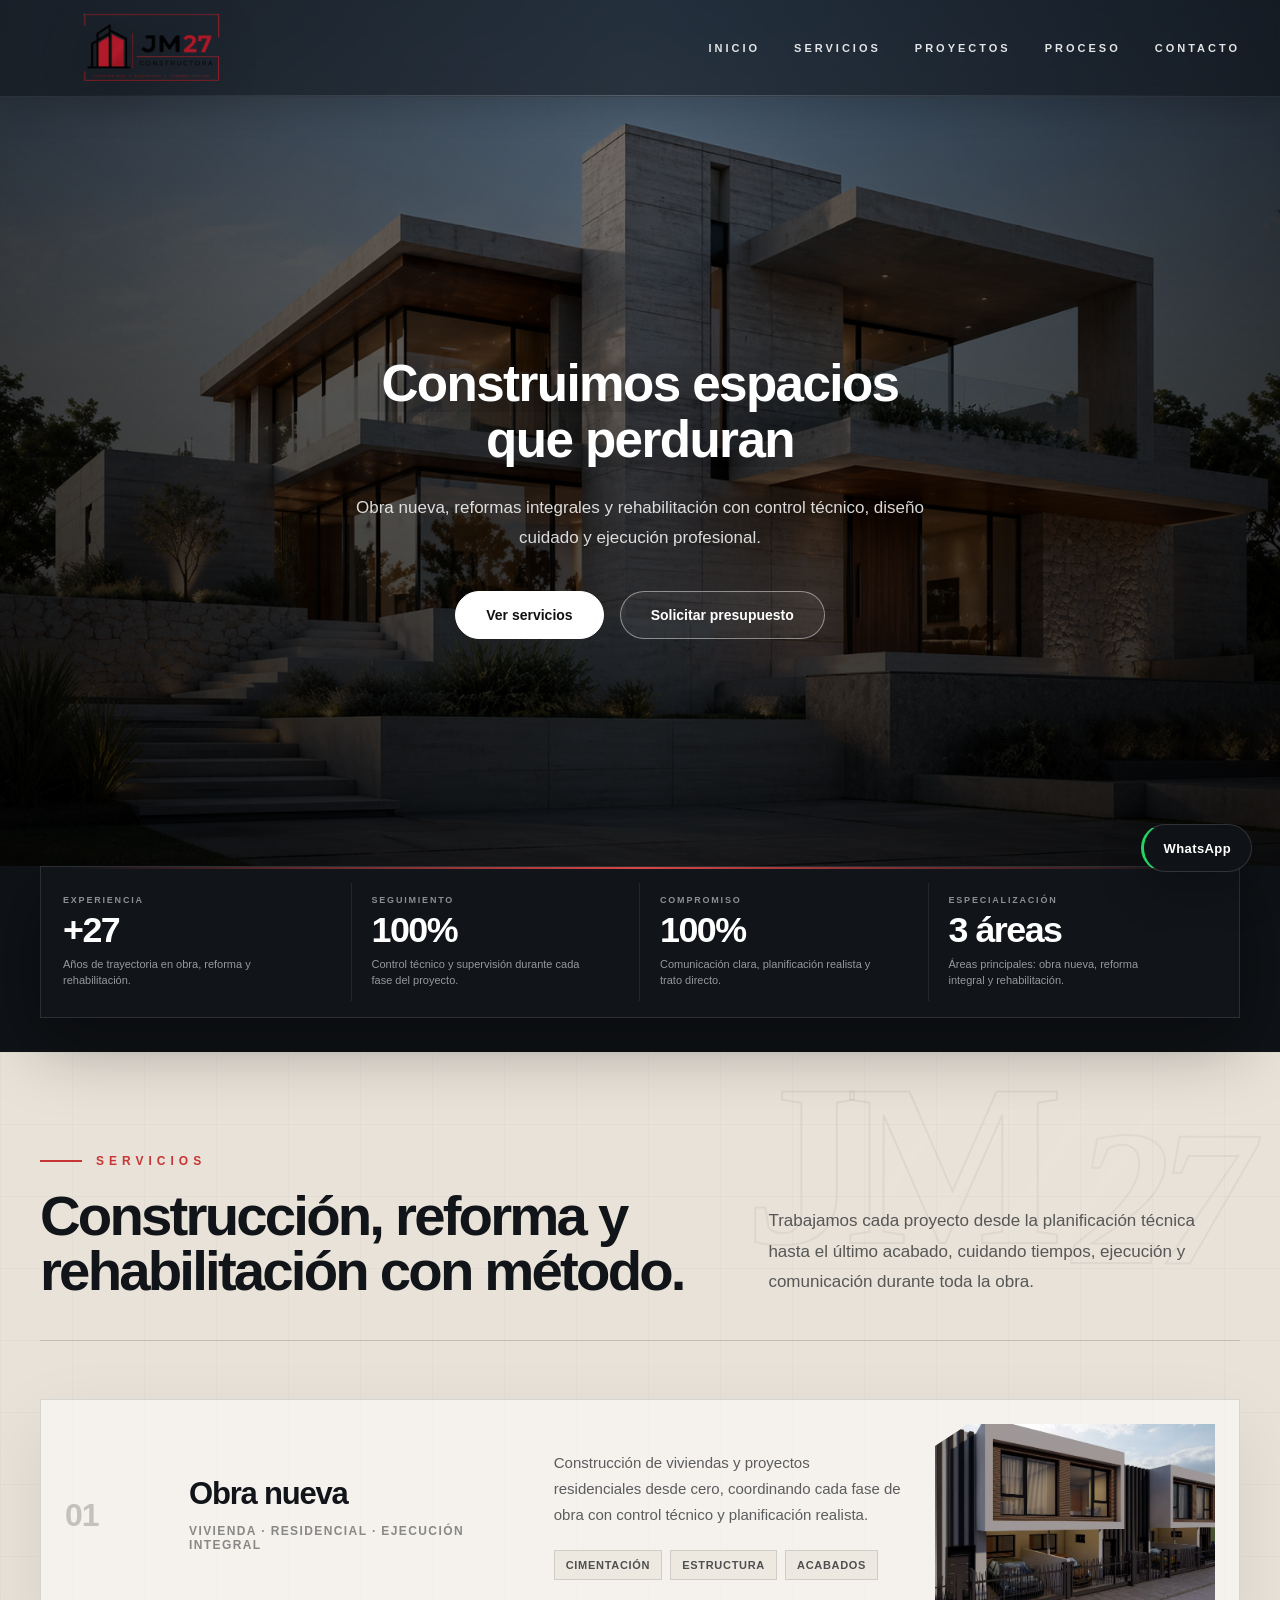
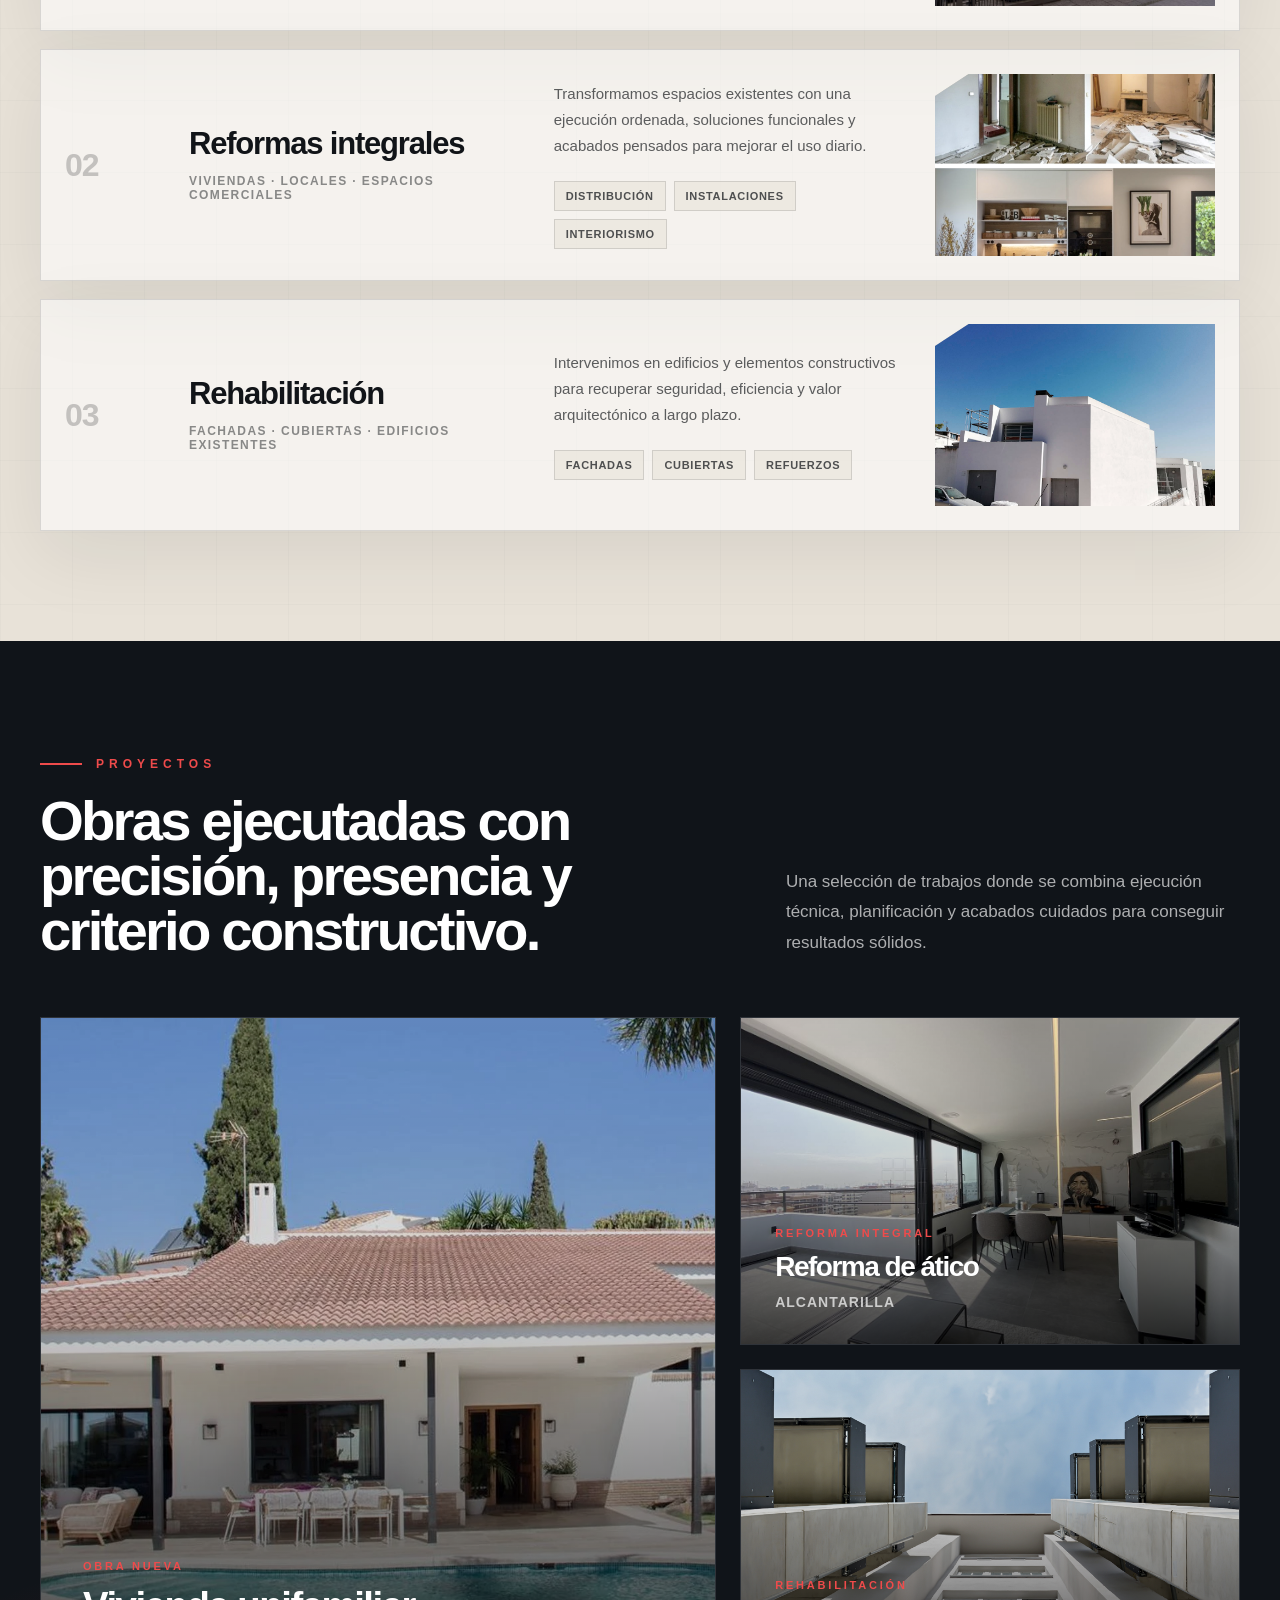
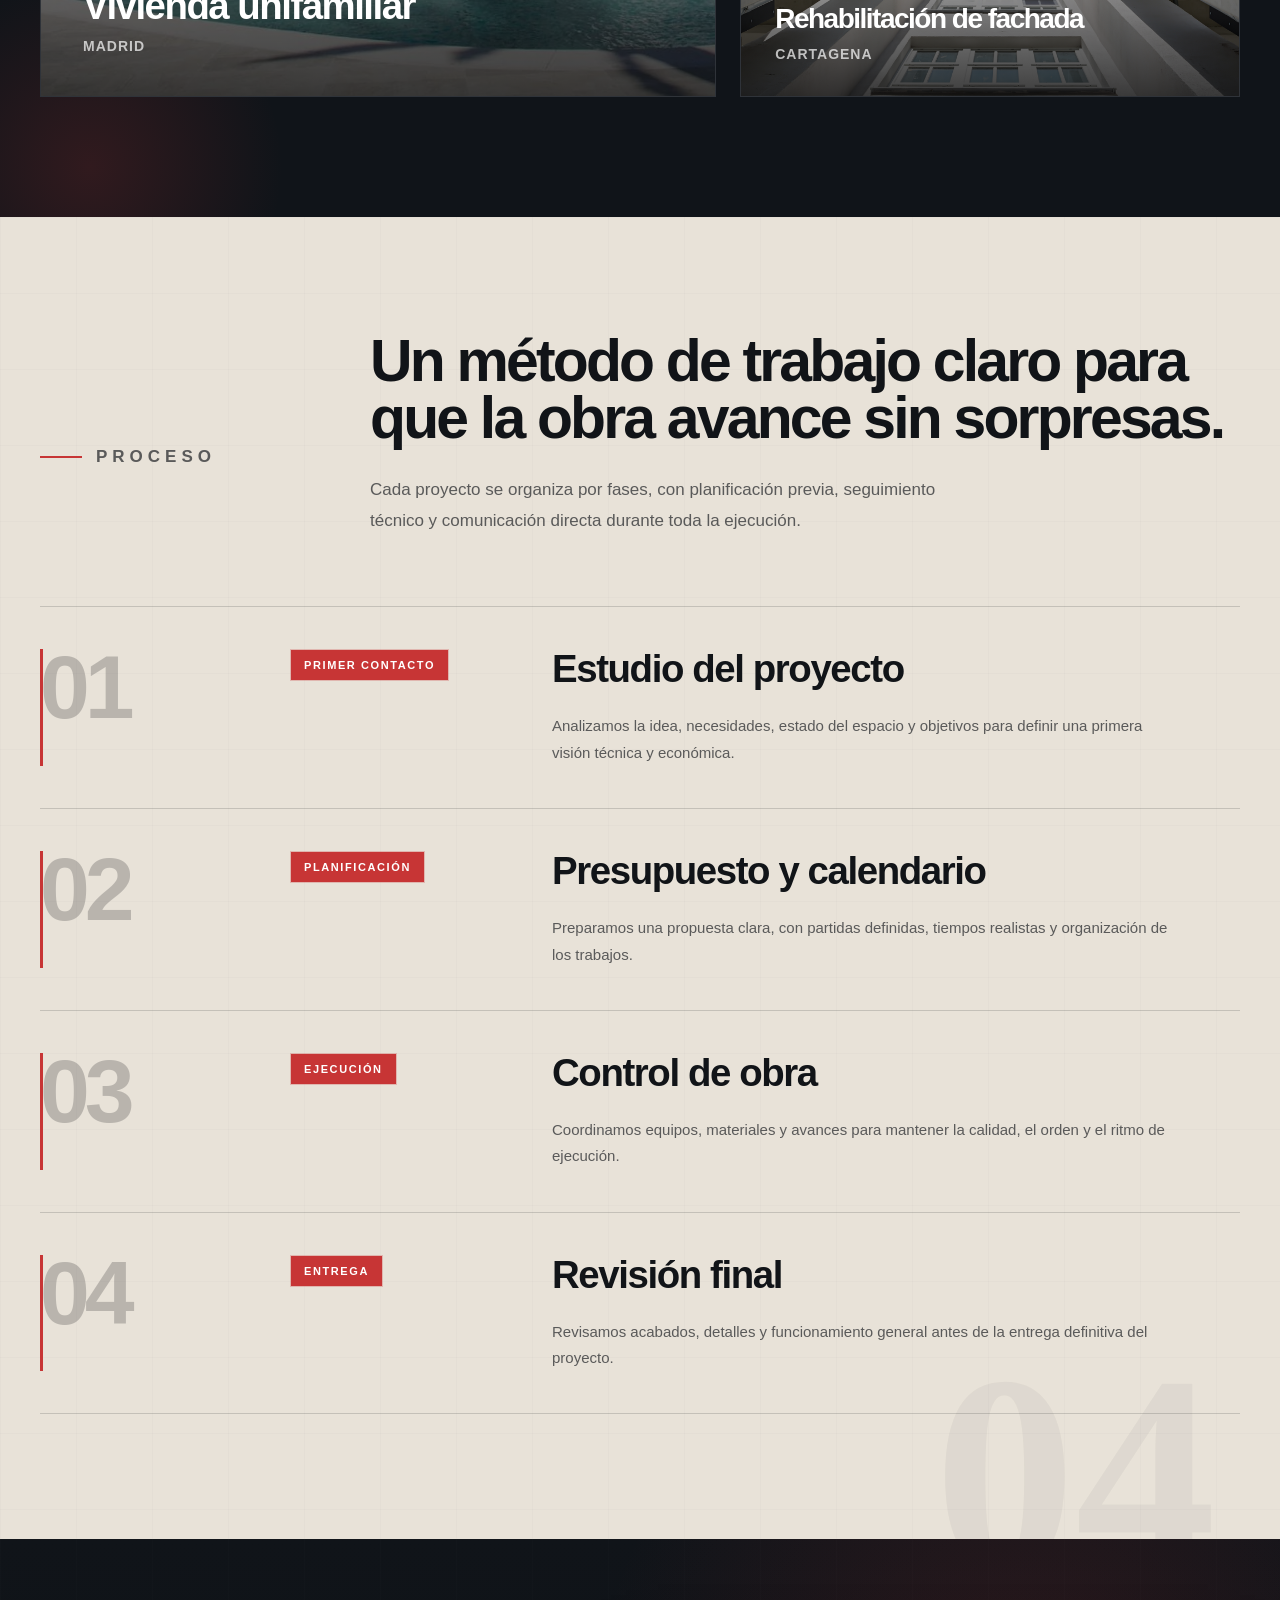
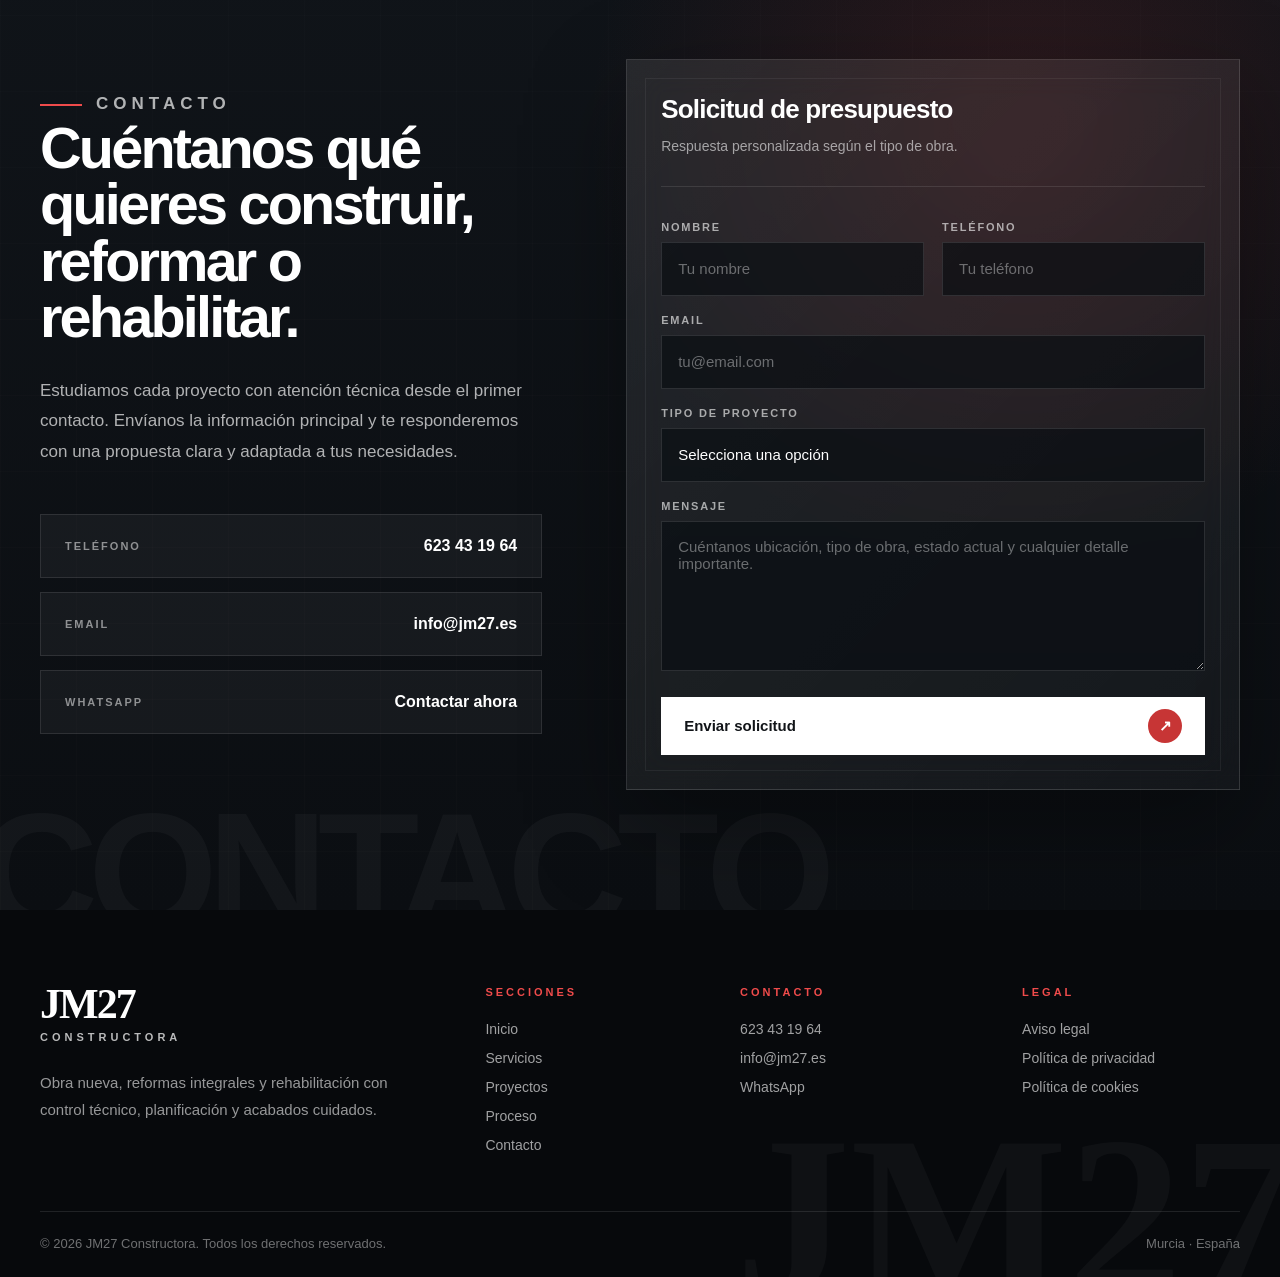
==== commit 4f9fbb84: "form" ====
--- a/index.html
+++ b/index.html
@@ -281,7 +281,9 @@
               <p class="projects-label">Proyectos</p>
 
               <div class="projects-heading-row">
-                <h2>Obras ejecutadas con precisión, presencia y criterio constructivo.</h2>
+                <h2>
+                  Obras ejecutadas con precisión, presencia y criterio constructivo.
+                </h2>
 
                 <p>
                   Una selección de trabajos donde se combina ejecución técnica,
@@ -292,9 +294,16 @@
 
             <div class="projects-layout">
               <article class="project-featured">
-                <a href="#" class="project-link" aria-label="Ver proyecto de vivienda unifamiliar">
+                <a
+                  href="#contacto"
+                  class="project-link"
+                  aria-label="Ver proyecto de vivienda unifamiliar"
+                >
                   <div class="project-image">
-                    <img src="img/vivienda.webp" alt="Vivienda unifamiliar de obra nueva" />
+                    <img
+                      src="img/vivienda.webp"
+                      alt="Vivienda unifamiliar de obra nueva"
+                    />
                   </div>
 
                   <div class="project-info">
@@ -311,7 +320,11 @@
 
               <div class="projects-side">
                 <article class="project-card">
-                  <a href="#" class="project-link" aria-label="Ver proyecto de reforma de ático">
+                  <a
+                    href="#contacto"
+                    class="project-link"
+                    aria-label="Ver proyecto de reforma de ático"
+                  >
                     <div class="project-image">
                       <img src="img/atico.jpg" alt="Reforma integral de ático" />
                     </div>
@@ -329,9 +342,16 @@
                 </article>
 
                 <article class="project-card">
-                  <a href="#" class="project-link" aria-label="Ver proyecto de rehabilitación de fachada">
+                  <a
+                    href="#contacto"
+                    class="project-link"
+                    aria-label="Ver proyecto de rehabilitación de fachada"
+                  >
                     <div class="project-image">
-                      <img src="img/rehabilitación.jpg" alt="Rehabilitación de fachada" />
+                      <img
+                        src="img/rehabilitación.jpg"
+                        alt="Rehabilitación de fachada"
+                      />
                     </div>
 
                     <div class="project-info">
@@ -357,7 +377,9 @@
               <p class="process-label">Proceso</p>
 
               <div class="process-heading-content">
-                <h2>Un método de trabajo claro para que la obra avance sin sorpresas.</h2>
+                <h2>
+                  Un método de trabajo claro para que la obra avance sin sorpresas.
+                </h2>
 
                 <p>
                   Cada proyecto se organiza por fases, con planificación previa,
@@ -467,6 +489,7 @@
                 method="POST"
               >
                 <input type="hidden" name="_captcha" value="false" />
+                <input type="hidden" name="_template" value="table" />
                 <input
                   type="hidden"
                   name="_subject"
@@ -475,7 +498,7 @@
                 <input
                   type="hidden"
                   name="_next"
-                  value="https://jm27.es/gracias.html"
+                  value="https://jm27-constructora.netlify.app/#contacto"
                 />
 
                 <div class="form-row">
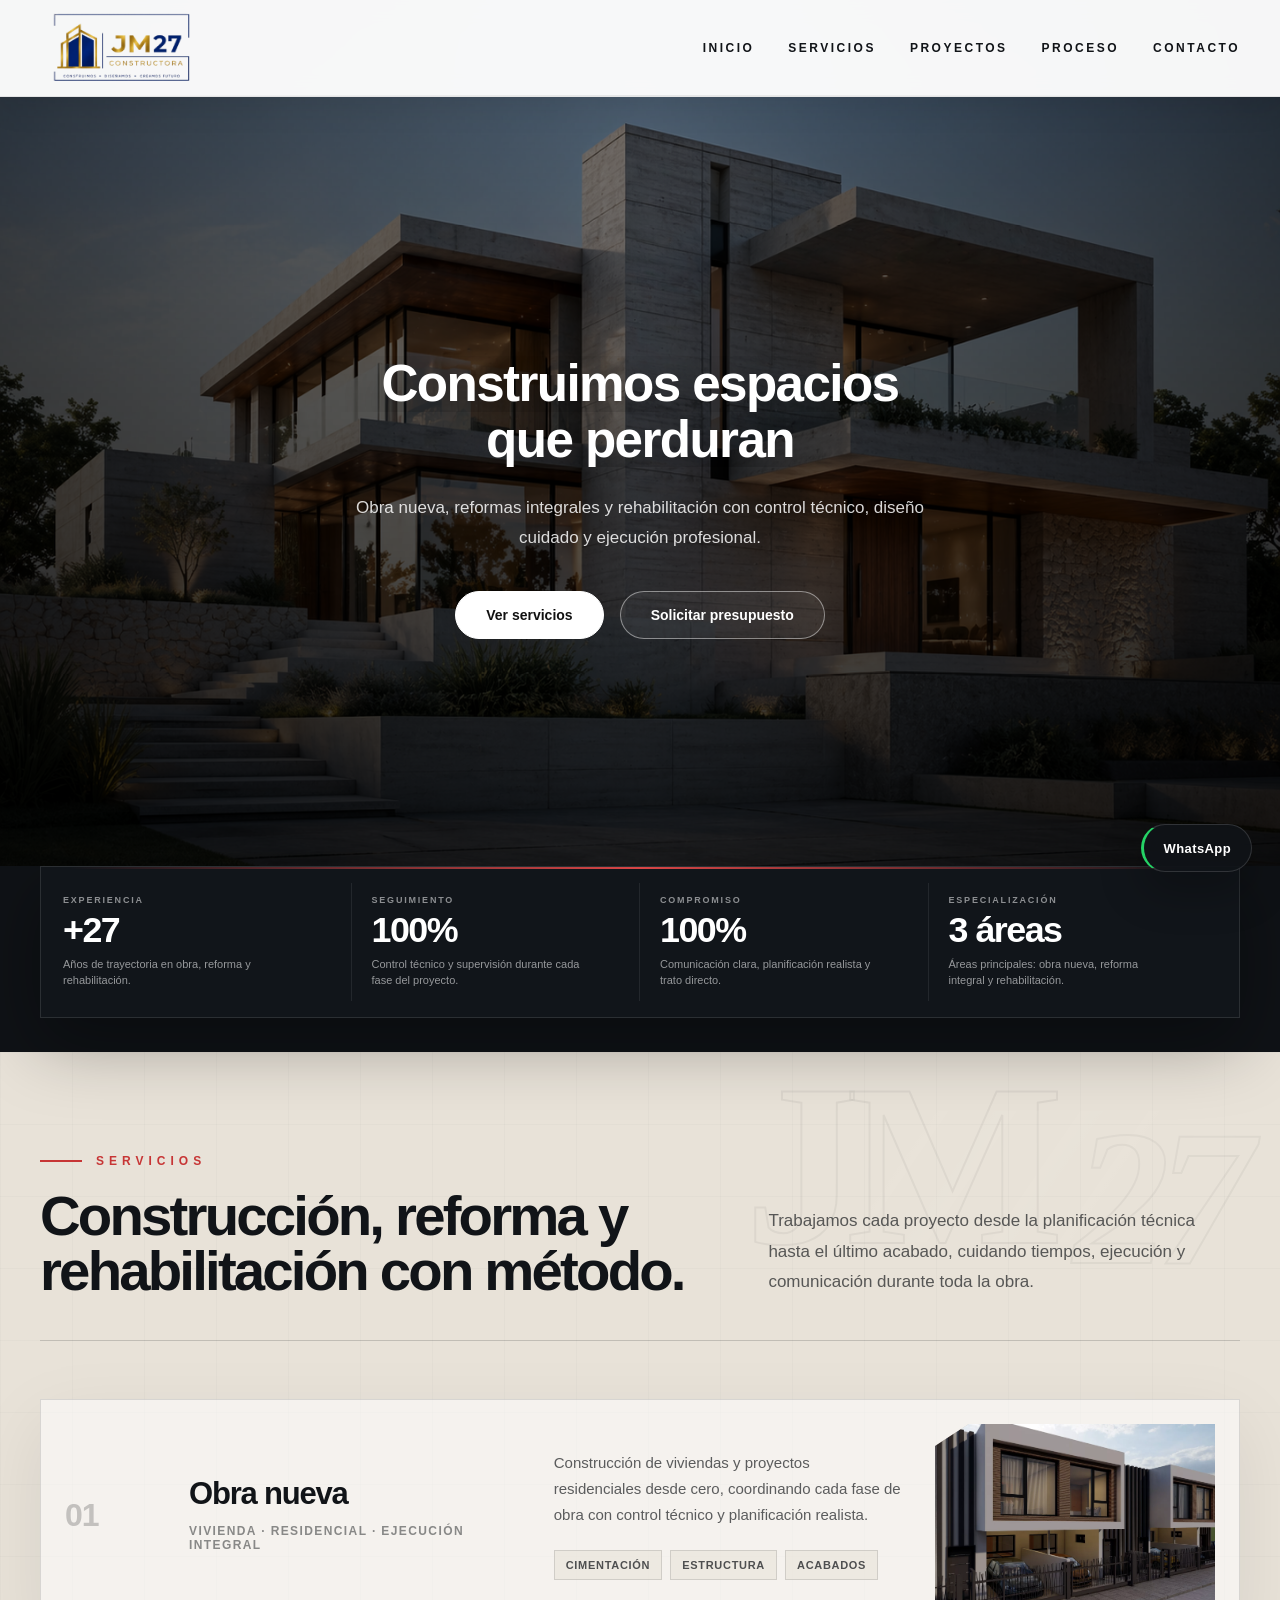
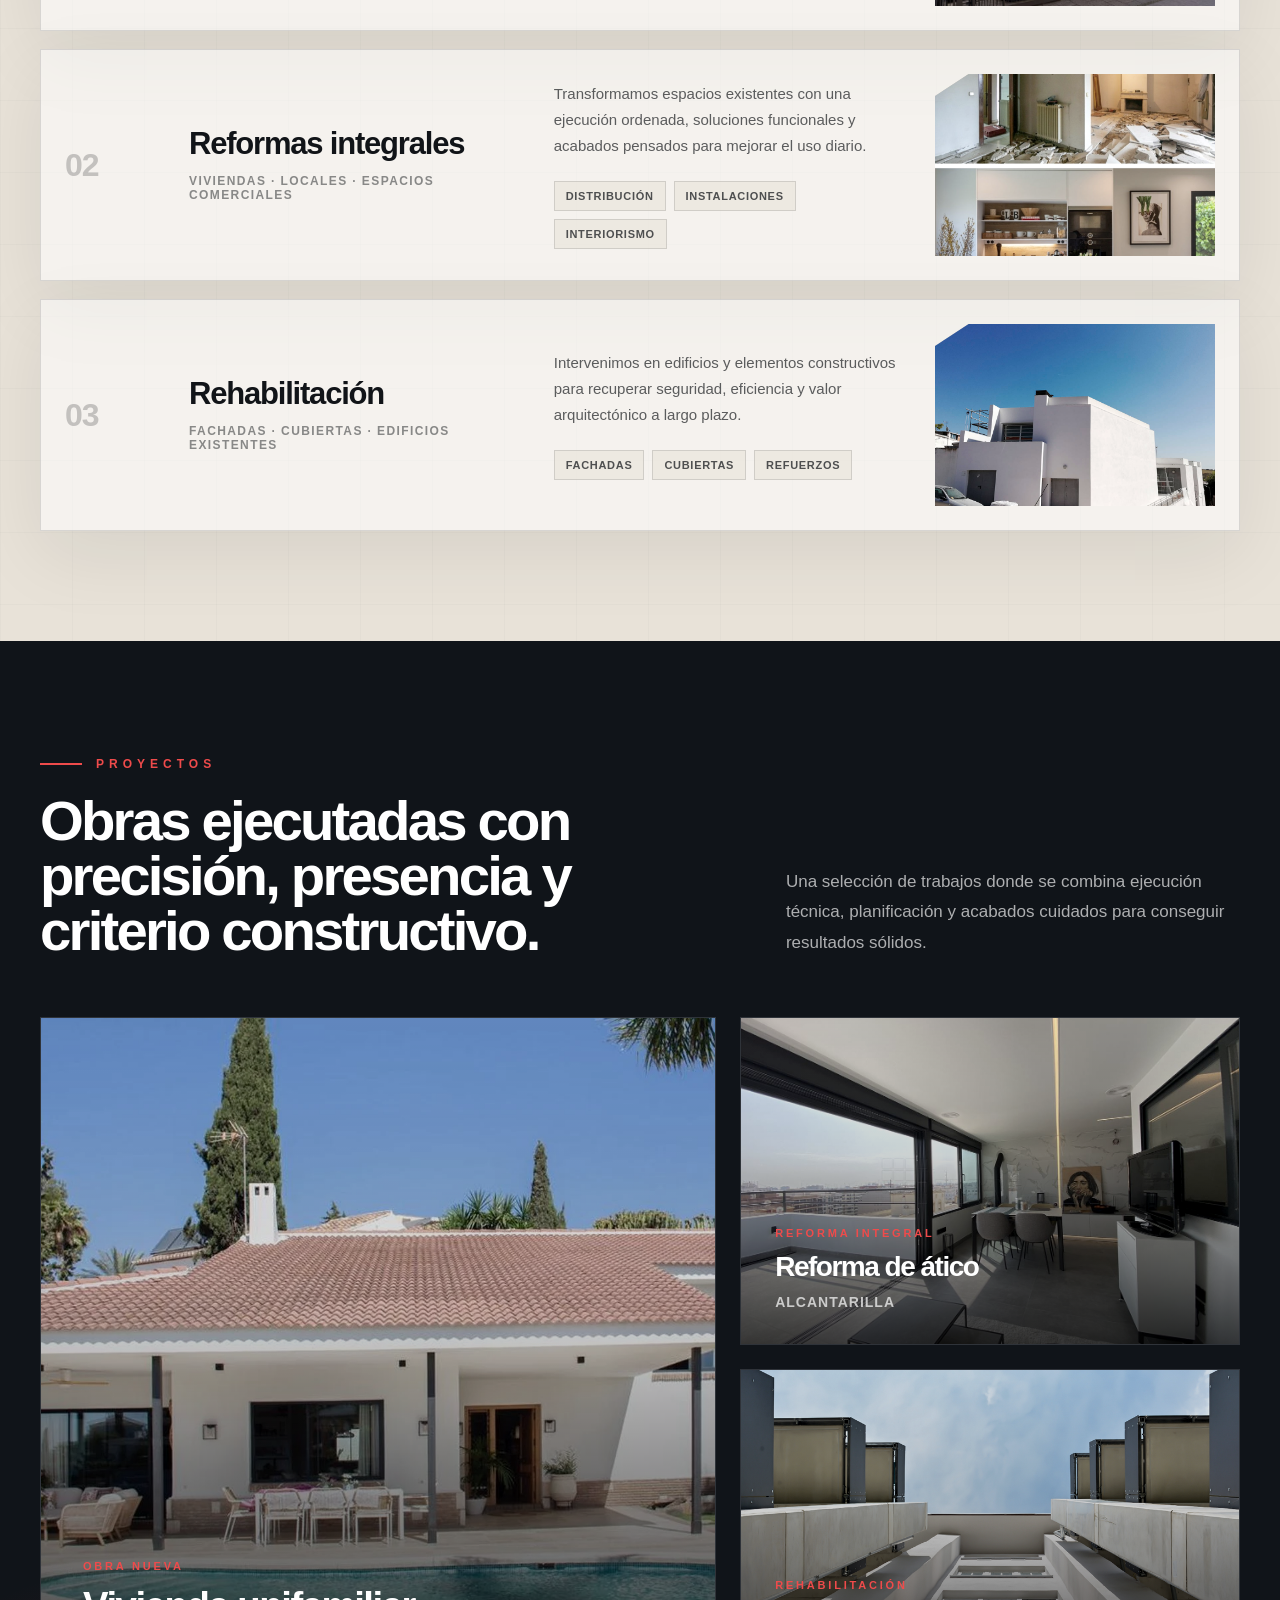
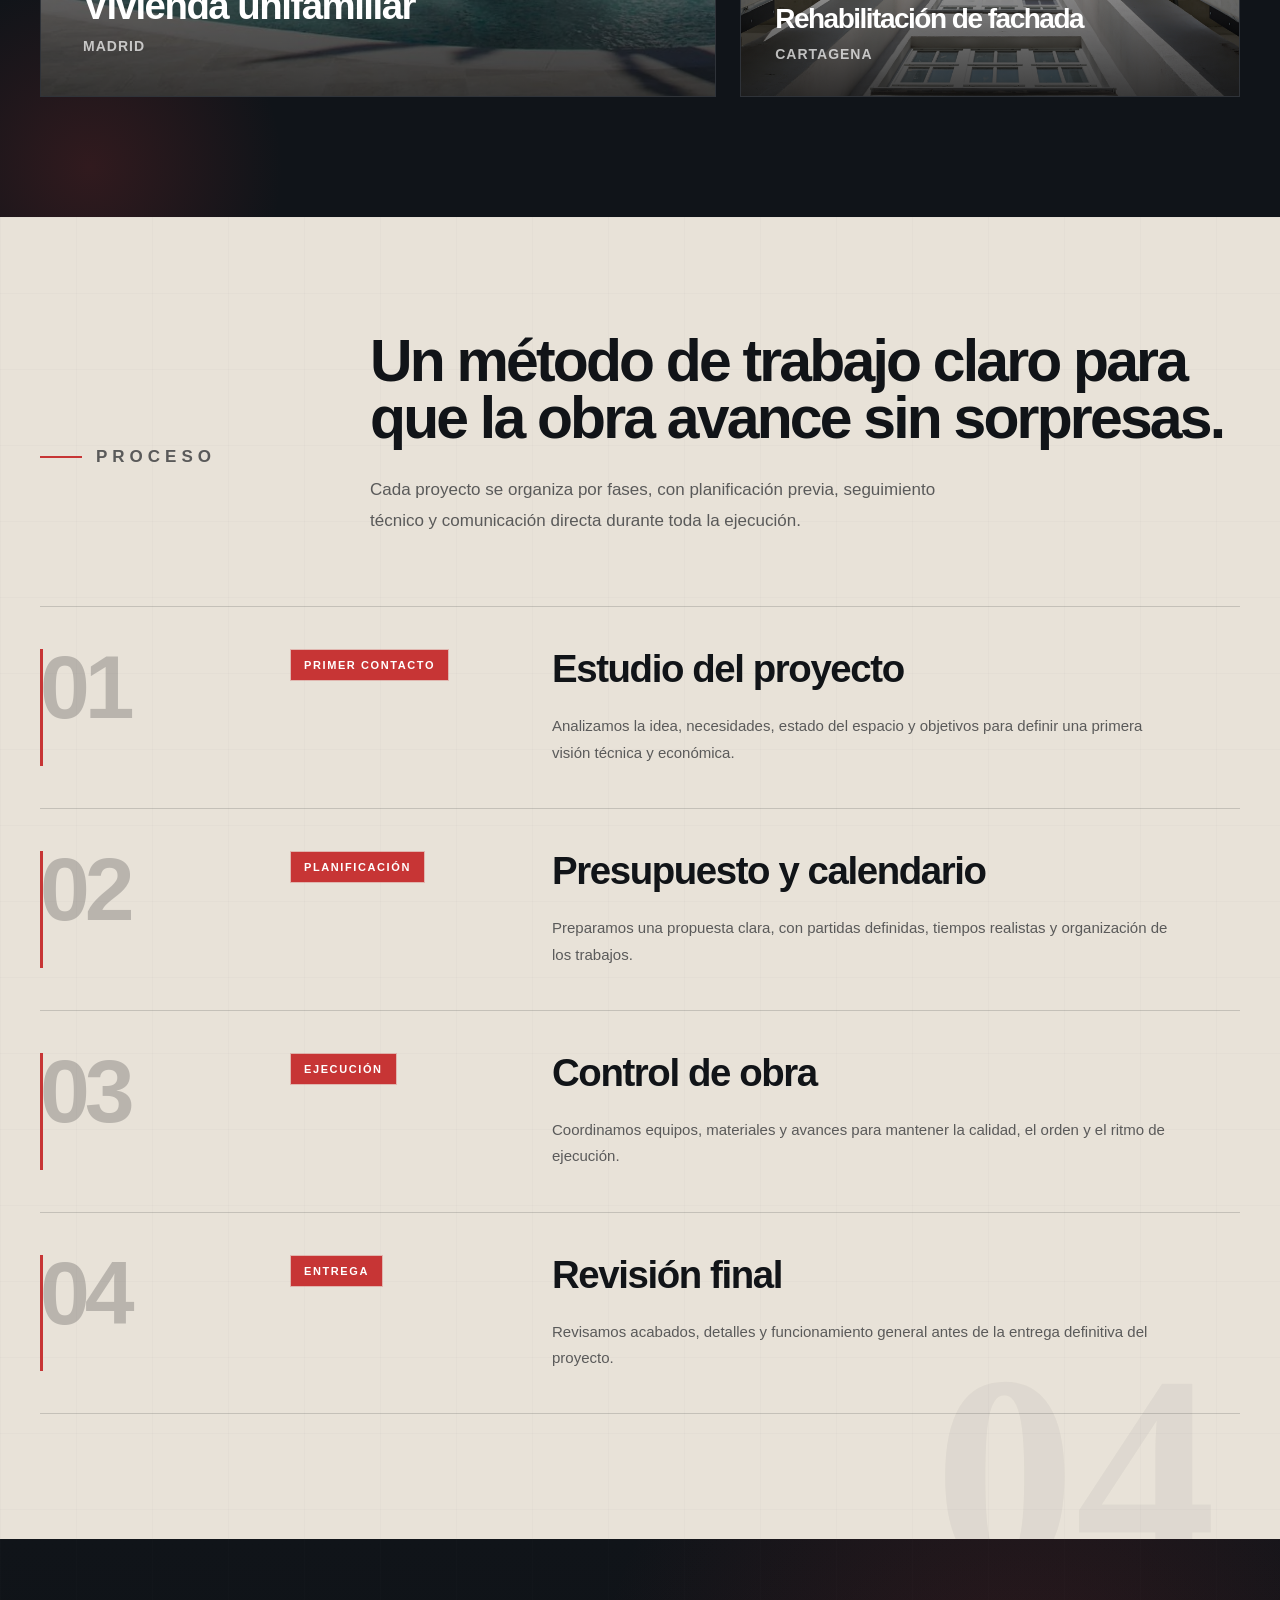
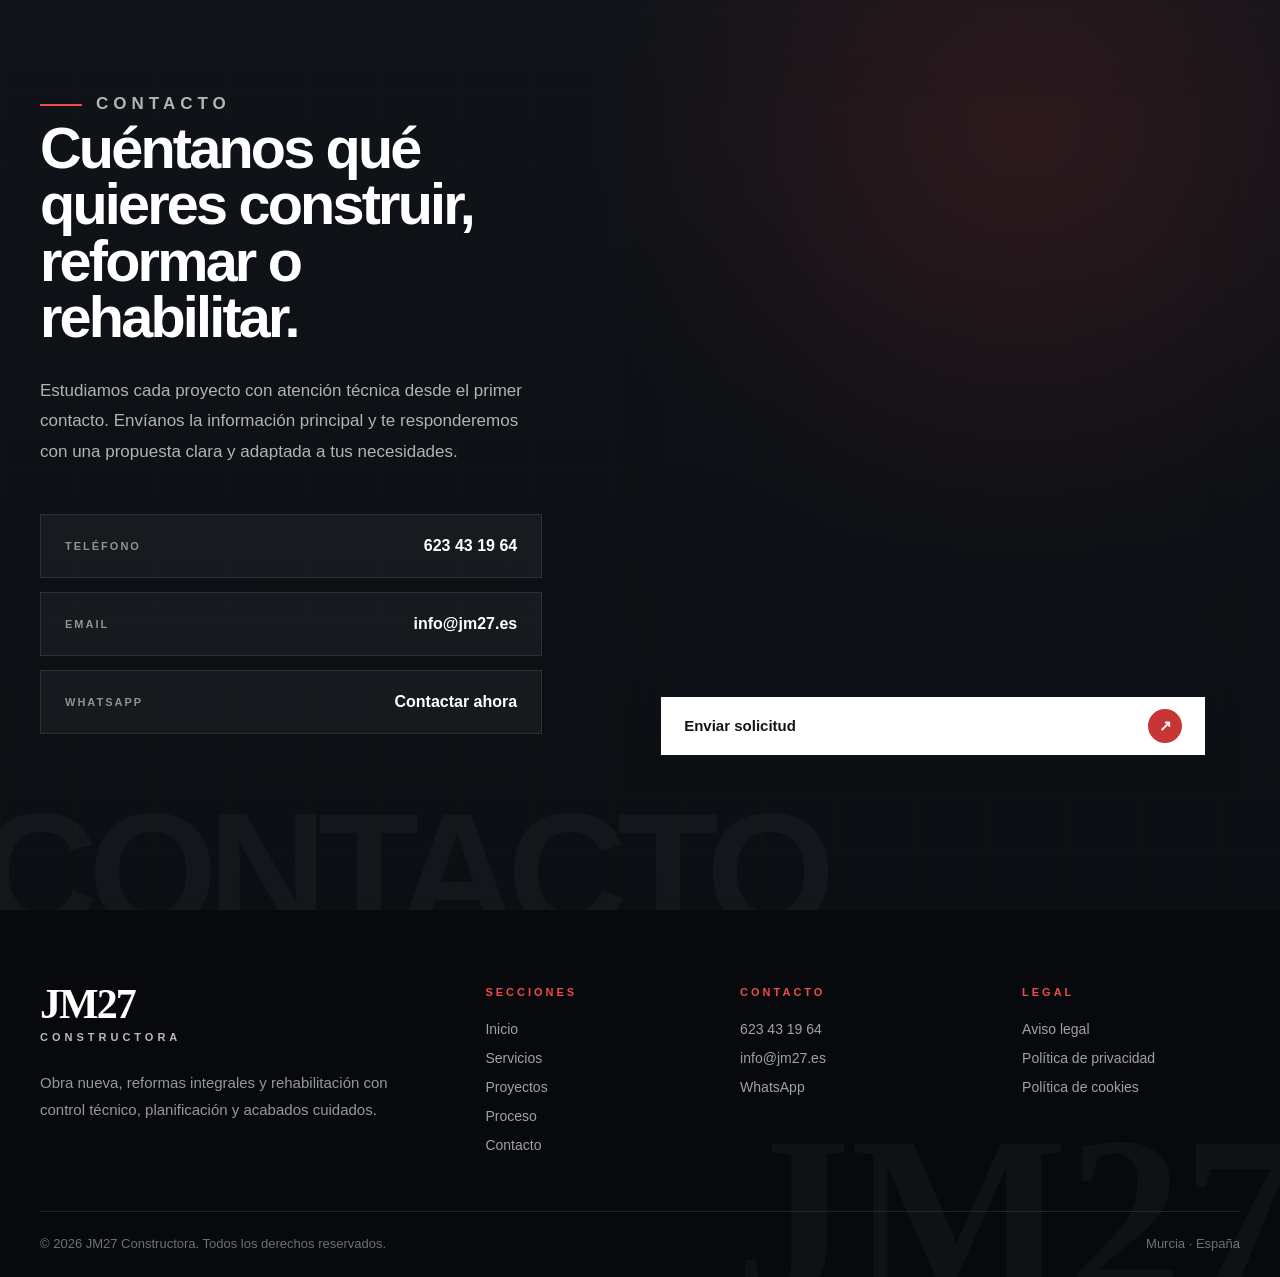
==== commit 80c0e9da: "INDEX" ====
--- a/index.html
+++ b/index.html
@@ -22,7 +22,7 @@
       <header class="header header-absolute">
         <div class="container header-inner">
           <a href="#inicio" class="logo logo-light" aria-label="JM27 Constructora">
-            <img src="img/logo2.png" alt="JM27 Constructora" class="logo-img" />
+            <img src="img/logo3.png" alt="JM27 Constructora" class="logo-img" />
           </a>
 
           <nav class="nav nav-light" aria-label="Navegación principal">
--- a/style.css
+++ b/style.css
@@ -2939,3 +2939,165 @@
     transform: none !important;
   }
 }
+/* =========================
+   HEADER COLOR CORPORATIVO
+========================= */
+
+.header-absolute {
+  background: linear-gradient(
+    90deg,
+    rgba(13, 22, 32, 0.98) 0%,
+    rgba(20, 34, 45, 0.96) 48%,
+    rgba(13, 22, 32, 0.98) 100%
+  ) !important;
+  border-bottom: 1px solid rgba(199, 158, 54, 0.28) !important;
+  box-shadow: 0 18px 50px rgba(0, 0, 0, 0.26) !important;
+}
+
+.header-absolute::after {
+  background: linear-gradient(
+    90deg,
+    transparent,
+    rgba(199, 158, 54, 0.55),
+    transparent
+  ) !important;
+}
+
+/* Mejora visual del logo dentro de la barra */
+.logo {
+  padding-left: 0 !important;
+}
+
+.logo::before {
+  display: none !important;
+}
+
+.logo-img {
+  width: 150px;
+  height: auto;
+  display: block;
+  filter: drop-shadow(0 6px 16px rgba(0, 0, 0, 0.28));
+}
+
+/* Menú más integrado con el logo */
+.nav-light a {
+  color: rgba(255, 255, 255, 0.9) !important;
+}
+
+.nav-light a::after {
+  background: #c79e36 !important;
+}
+
+.nav-light a:hover {
+  color: #ffffff !important;
+}
+
+/* Header cuando haces scroll */
+.header-absolute.header-scrolled {
+  background: rgba(10, 18, 28, 0.96) !important;
+  border-bottom-color: rgba(199, 158, 54, 0.35) !important;
+}
+
+/* Responsive logo */
+@media (max-width: 768px) {
+  .logo-img {
+    width: 138px;
+  }
+}
+
+@media (max-width: 420px) {
+  .logo-img {
+    width: 128px;
+  }
+}
+/* =========================
+   HEADER BLANCO
+========================= */
+
+.header-absolute {
+  background: rgba(255, 255, 255, 0.96) !important;
+  backdrop-filter: blur(10px);
+  -webkit-backdrop-filter: blur(10px);
+  border-bottom: 1px solid rgba(17, 20, 24, 0.08) !important;
+  box-shadow: 0 10px 30px rgba(0, 0, 0, 0.08) !important;
+}
+
+.header-absolute::after {
+  background: linear-gradient(
+    90deg,
+    transparent,
+    rgba(17, 20, 24, 0.08),
+    transparent
+  ) !important;
+}
+
+.header-inner {
+  min-height: 76px !important;
+}
+
+/* LOGO */
+.logo {
+  padding-left: 0 !important;
+  text-decoration: none;
+}
+
+.logo::before {
+  display: none !important;
+}
+
+.logo-img {
+  width: 160px;
+  height: auto;
+  display: block;
+  filter: none !important;
+}
+
+/* MENÚ */
+.nav-light a {
+  color: #111418 !important;
+  font-size: 12px;
+  font-weight: 800;
+  letter-spacing: 2.5px;
+  text-transform: uppercase;
+}
+
+.nav-light a::after {
+  background: #c79e36 !important;
+}
+
+.nav-light a:hover {
+  color: #000000 !important;
+}
+
+/* BOTÓN MENÚ MÓVIL */
+.menu-toggle {
+  color: #111418 !important;
+  border-color: rgba(17, 20, 24, 0.12) !important;
+  background: rgba(255, 255, 255, 0.9) !important;
+}
+
+.menu-toggle span {
+  background: #111418 !important;
+}
+
+/* HEADER AL HACER SCROLL */
+.header-absolute.header-scrolled {
+  background: rgba(255, 255, 255, 0.98) !important;
+}
+
+/* RESPONSIVE */
+@media (max-width: 768px) {
+  .header-inner {
+    min-height: 70px !important;
+  }
+
+  .logo-img {
+    width: 138px;
+  }
+}
+
+@media (max-width: 420px) {
+  .logo-img {
+    width: 126px;
+  }
+}
